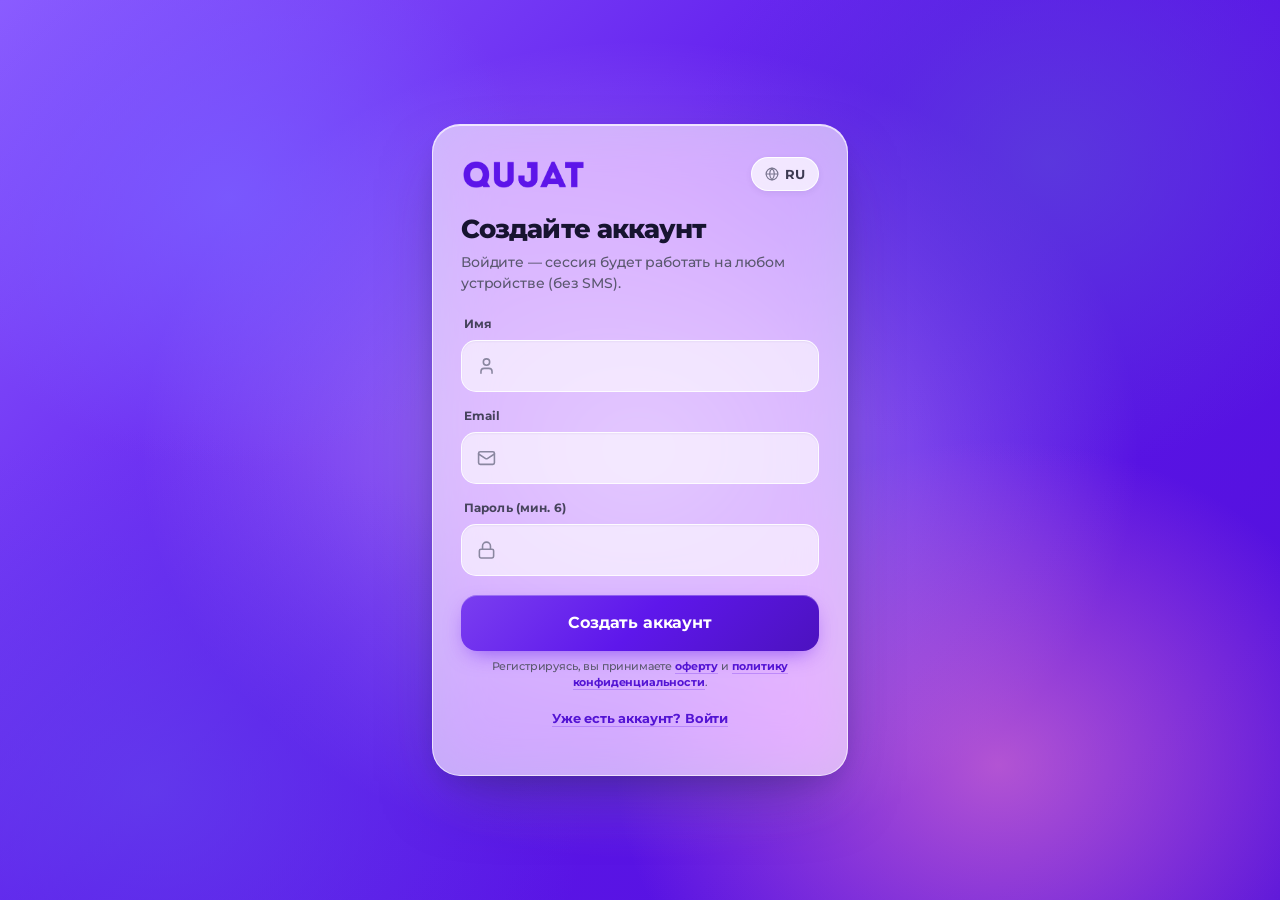
==== index.html @ b50f2a7d "Обновить фирменный цвет на #5e17eb во всём интерфейсе приложения. Co-authored-by: Cursor <cursoragen" ====
<!DOCTYPE html>
<html lang="ru">
<head>
<meta charset="UTF-8">
<meta name="viewport" content="width=device-width, initial-scale=1, viewport-fit=cover">
<title>Qujat — документы, налоги, ИИ онлайн</title>
<meta name="description" content="Бухгалтерия Казахстана онлайн: создавайте счёт, акт, накладную, считайте налоги 2026 и спрашивайте ИИ-помощника — прямо в браузере, бесплатно.">
<script src="https://telegram.org/js/telegram-web-app.js"></script>
<script src="https://accounts.google.com/gsi/client" async defer></script>
<link rel="preconnect" href="https://fonts.googleapis.com"><link rel="preconnect" href="https://fonts.gstatic.com" crossorigin><link href="https://fonts.googleapis.com/css2?family=Montserrat:wght@400;500;600;700;800&display=swap" rel="stylesheet">
<style>
:root{
  --bg:#f5f6f9;
  --bg-soft:#fbfbfc;
  --card:#ffffff;
  --surface-2:#fbfbfe;
  --text:#0d0f14;
  --text-2:#3d4453;
  --muted:#5f6573;
  --muted-2:#7a8090;
  --accent:#5e17eb;
  --accent-ink:#5314d4;
  --accent-strong:#4c12bf;
  --accent-deep:#4410aa;
  --accent-soft:#f0ebfd;
  --accent-soft2:#e3d7fc;
  --accent-tint:#f7f2ff;
  --accent2:#0fb886;
  --accent2-soft:#e6f7f1;
  --grad:linear-gradient(135deg,#7a3ef0 0%,#5e17eb 52%,#520fdb 100%);
  --grad-soft:linear-gradient(155deg,#f3edff 0%,#e8ddff 100%);
  --line:#e9eaef;
  --line-2:#e1e2e9;
  --line-soft:#f1f2f5;
  --danger:#e5484d;
  --danger-soft:#fdecee;
  --ok:#0a9d6e;
  --ok-soft:#e7f7f0;
  --ok-line:#bfe9d4;
  --radius:18px;
  --radius-lg:20px;
  --radius-sm:13px;
  --radius-xs:11px;
  --sh-xs:0 1px 2px rgba(16,18,28,.04), 0 1px 1px rgba(16,18,28,.03);
  --sh-sm:0 1px 2px rgba(16,18,28,.05), 0 4px 10px rgba(16,18,28,.05);
  --sh-md:0 2px 4px rgba(16,18,28,.05), 0 10px 26px rgba(40,32,90,.08);
  --sh-lg:0 6px 14px rgba(40,32,90,.10), 0 20px 44px rgba(40,32,90,.14);
  --sh-accent:0 4px 12px rgba(94,23,235,.28), 0 12px 30px rgba(94,23,235,.22);
  --sh-accent-soft:0 2px 8px rgba(94,23,235,.14), 0 10px 28px rgba(94,23,235,.12);
  --ring:0 0 0 4px rgba(94,23,235,.13);
  --ease:cubic-bezier(.22,.61,.36,1);
}
*{box-sizing:border-box;margin:0;padding:0;-webkit-tap-highlight-color:transparent}
*::selection{background:var(--accent-soft);color:var(--accent-strong)}
body{
  font-family:'Montserrat',-apple-system,system-ui,"Segoe UI",Roboto,sans-serif;
  background:
    radial-gradient(120% 70% at 100% -10%,rgba(122,92,255,.07),transparent 55%),
    radial-gradient(120% 60% at 50% -10%,#ffffff 0%,rgba(255,255,255,0) 55%),
    var(--bg);
  background-attachment:fixed;
  color:var(--text);
  line-height:1.5;
  letter-spacing:-.01em;
  font-weight:500;
  padding-bottom:88px;
  -webkit-font-smoothing:antialiased;
  text-rendering:optimizeLegibility;
}
.wrap{max-width:580px;margin:0 auto;padding:0 18px}

header{
  position:sticky;top:0;z-index:30;
  background:rgba(247,248,251,.74);
  backdrop-filter:saturate(180%) blur(18px);
  -webkit-backdrop-filter:saturate(180%) blur(18px);
  border-bottom:1px solid var(--line);
}
header .wrap{display:flex;align-items:center;justify-content:space-between;height:60px}
.logo{
  font-size:21px;font-weight:800;letter-spacing:-.03em;
  display:flex;gap:8px;align-items:center;
  background:var(--grad);-webkit-background-clip:text;background-clip:text;color:transparent;
}
.logo svg,.logo img{height:26px;width:auto}
.ib{
  height:40px;padding:0 15px;border-radius:13px;
  background:var(--card);border:1px solid var(--line-2);
  font-family:inherit;font-weight:700;font-size:13.5px;letter-spacing:.01em;
  color:var(--text-2);cursor:pointer;
  box-shadow:var(--sh-xs);
  transition:transform .18s var(--ease),box-shadow .18s var(--ease),border-color .18s var(--ease),color .18s var(--ease);
}
.ib:hover{border-color:#d6d7e0;color:var(--text);box-shadow:var(--sh-sm);transform:translateY(-1px)}
.ib:active{transform:translateY(0) scale(.97)}

h2{font-size:25px;font-weight:800;letter-spacing:-.035em;margin:24px 0 5px;line-height:1.15}
.sub{color:var(--muted);font-size:14.5px;font-weight:500;letter-spacing:-.005em;margin-bottom:20px;line-height:1.45}

.card{
  display:flex;align-items:center;gap:14px;
  background:var(--card);border:1px solid var(--line);
  border-radius:var(--radius);padding:15px 16px;margin-bottom:11px;
  cursor:pointer;position:relative;
  box-shadow:var(--sh-xs);
  transition:transform .2s var(--ease),box-shadow .25s var(--ease),border-color .2s var(--ease);
}
.card:hover{
  border-color:rgba(94,23,235,.28);
  transform:translateY(-3px);
  box-shadow:var(--sh-md);
}
.card:active{transform:translateY(-1px) scale(.995)}
.ic{
  width:48px;height:48px;border-radius:14px;
  display:flex;align-items:center;justify-content:center;font-size:23px;
  background:var(--grad-soft);color:var(--accent);
  box-shadow:inset 0 1px 0 rgba(255,255,255,.7),inset 0 0 0 1px rgba(94,23,235,.08),0 4px 10px rgba(94,23,235,.10);
  flex:0 0 auto;
}
.card .t{font-size:16px;font-weight:700;letter-spacing:-.02em;color:var(--text);line-height:1.25}
.card .d{font-size:12.5px;font-weight:500;color:var(--muted);letter-spacing:-.005em;margin-top:2px;line-height:1.35}
.chev{
  margin-left:auto;color:var(--muted-2);font-size:20px;font-weight:700;flex:0 0 auto;
  transition:transform .2s var(--ease),color .2s var(--ease);
}
.card:hover .chev{color:var(--accent);transform:translateX(3px)}

.cgh{
  font-size:11.5px;font-weight:800;color:var(--muted);
  letter-spacing:.14em;text-transform:uppercase;margin:26px 4px 11px;
}

.field{margin-bottom:14px}
label{
  display:block;font-size:12.5px;font-weight:700;color:var(--text-2);
  letter-spacing:-.005em;margin:0 0 6px 3px;
}
input[type=text],input[type=number],input[type=date],input[type=email],input[type=password]{
  width:100%;height:48px;
  border:1px solid var(--line-2);border-radius:13px;
  padding:0 14px;font-family:inherit;font-size:15px;font-weight:600;letter-spacing:-.01em;
  background:var(--surface-2);color:var(--text);
  transition:border-color .18s var(--ease),box-shadow .18s var(--ease),background .18s var(--ease);
}
input::placeholder{color:var(--muted-2);font-weight:500}
input[type=text]:hover,input[type=number]:hover,input[type=date]:hover,input[type=email]:hover,input[type=password]:hover{border-color:#d6d7e0}
input:focus{
  outline:none;border-color:var(--accent);background:var(--card);
  box-shadow:var(--ring);
}
input.bad,input.bad:focus{border-color:var(--danger);background:var(--danger-soft);box-shadow:0 0 0 4px rgba(229,72,77,.13)}
.ifield{position:relative}
.ifield>svg{position:absolute;left:15px;top:50%;transform:translateY(-50%);width:18px;height:18px;color:var(--muted-2);pointer-events:none;transition:color .18s var(--ease)}
.ifield input{padding-left:42px}
.ifield:focus-within>svg{color:var(--accent)}

.sec{
  background:var(--card);border:1px solid var(--line);
  border-radius:var(--radius);padding:17px 16px;margin-bottom:15px;
  box-shadow:var(--sh-sm);
}
.sec h3{
  font-size:15px;font-weight:800;letter-spacing:-.02em;
  margin-bottom:14px;display:flex;align-items:center;gap:8px;color:var(--text);
}
.row2{display:grid;grid-template-columns:1fr 1fr;gap:11px}

.itemrow{display:grid;grid-template-columns:1fr 50px 82px 32px;gap:8px;margin-bottom:9px;align-items:center}
.itemrow input{height:44px;padding:0 10px;font-size:14px;border-radius:11px}
.del{
  height:44px;border:1px solid var(--danger-soft);background:var(--danger-soft);
  color:var(--danger);border-radius:11px;font-size:17px;cursor:pointer;font-family:inherit;font-weight:700;
  display:flex;align-items:center;justify-content:center;
  transition:background .15s var(--ease),transform .12s var(--ease),box-shadow .15s var(--ease);
}
.del:hover{background:#fbdbde;box-shadow:0 2px 8px rgba(229,72,77,.18)}
.del:active{transform:scale(.92)}
.additem{
  width:100%;height:46px;
  border:1.5px dashed rgba(94,23,235,.42);background:var(--grad-soft);color:var(--accent-strong);
  border-radius:13px;font-family:inherit;font-weight:700;font-size:14px;letter-spacing:-.01em;cursor:pointer;
  transition:background .18s var(--ease),border-color .18s var(--ease),box-shadow .18s var(--ease),transform .12s var(--ease);
}
.additem:hover{border-color:var(--accent);box-shadow:0 6px 16px rgba(94,23,235,.14)}
.additem:active{transform:scale(.985)}
.ihead{
  display:grid;grid-template-columns:1fr 50px 82px 32px;gap:8px;
  font-size:10.5px;font-weight:700;text-transform:uppercase;letter-spacing:.08em;
  color:var(--muted-2);margin-bottom:7px;padding:0 4px;
}

details summary{
  cursor:pointer;font-size:13.5px;color:var(--accent);font-weight:700;letter-spacing:-.01em;
  margin-top:6px;list-style:none;display:inline-flex;align-items:center;gap:5px;
  transition:color .15s var(--ease);
}
details summary::-webkit-details-marker{display:none}
details summary::after{content:"\2304";font-size:15px;line-height:1;transition:transform .2s var(--ease)}
details[open] summary::after{transform:rotate(180deg)}
details summary:hover{color:var(--accent-strong)}

.total{
  display:flex;justify-content:space-between;align-items:center;
  font-size:18px;font-weight:800;letter-spacing:-.025em;
  padding:14px;margin-top:4px;border-radius:14px;
  background:var(--grad-soft);
  box-shadow:inset 0 0 0 1px rgba(94,23,235,.10);
}

.chk{
  display:flex;align-items:center;gap:10px;
  font-size:14.5px;font-weight:600;letter-spacing:-.01em;color:var(--text-2);
  cursor:pointer;padding:7px 3px;
}
.chk input{
  width:21px;height:21px;border-radius:7px;accent-color:var(--accent);cursor:pointer;flex:0 0 auto;
}

.btn{
  width:100%;height:54px;
  background:var(--grad);color:#fff;border:none;border-radius:15px;
  font-family:inherit;font-size:16px;font-weight:700;letter-spacing:-.01em;cursor:pointer;
  box-shadow:var(--sh-accent-soft), inset 0 1px 0 rgba(255,255,255,.22);
  transition:transform .16s var(--ease),box-shadow .22s var(--ease),filter .18s var(--ease);
}
.btn:hover{transform:translateY(-2px);box-shadow:var(--sh-accent), inset 0 1px 0 rgba(255,255,255,.25);filter:saturate(1.05)}
.btn:active{transform:translateY(0) scale(.985);box-shadow:var(--sh-accent-soft)}
.btn:disabled{opacity:.55;cursor:not-allowed;box-shadow:none;filter:grayscale(.12);transform:none}
.btn.ghost{
  background:var(--card);color:var(--accent-strong);
  border:1px solid var(--line-2);
  box-shadow:var(--sh-xs);
}
.btn.ghost:hover{border-color:rgba(94,23,235,.4);background:var(--accent-tint);box-shadow:var(--sh-sm);filter:none;transform:none}

.back{
  background:none;border:none;color:var(--muted);
  font-family:inherit;font-size:14.5px;font-weight:700;letter-spacing:-.01em;cursor:pointer;
  padding:16px 0 6px;display:inline-flex;align-items:center;gap:4px;
  transition:color .15s var(--ease),transform .15s var(--ease);
}
.back:hover{color:var(--accent-strong);transform:translateX(-2px)}

.hidden{display:none}

.note{font-size:12.5px;font-weight:500;color:var(--muted);text-align:center;margin:18px 0;line-height:1.6}
.note a{color:var(--accent-strong);font-weight:700;text-decoration:none;border-bottom:1px solid rgba(94,23,235,.25)}
.note a:hover{border-bottom-color:var(--accent)}

.ok{text-align:center;padding:42px 12px;animation:rise .5s var(--ease)}
.ok .em{
  font-size:60px;display:inline-flex;align-items:center;justify-content:center;
  width:104px;height:104px;border-radius:50%;margin-bottom:6px;
  background:var(--ok-soft);box-shadow:0 10px 28px rgba(10,157,110,.18);
  animation:pop .5s var(--ease);
}
.ok h2{margin:16px 0 6px}

.spin{
  display:inline-block;width:18px;height:18px;
  border:2.5px solid rgba(255,255,255,.35);border-top-color:#fff;border-radius:50%;
  animation:sp .7s linear infinite;vertical-align:-3px;margin-right:9px;
}
@keyframes sp{to{transform:rotate(360deg)}}
@keyframes rise{from{opacity:0;transform:translateY(10px)}to{opacity:1;transform:none}}
@keyframes pop{0%{transform:scale(.6)}60%{transform:scale(1.08)}100%{transform:scale(1)}}

.banner{
  background:linear-gradient(135deg,#eafaf2,var(--ok-soft));
  border:1px solid var(--ok-line);color:#0a7a52;
  border-radius:14px;padding:13px 15px;font-size:13px;font-weight:600;letter-spacing:-.005em;line-height:1.5;
  margin-bottom:18px;box-shadow:0 4px 14px rgba(10,157,110,.08);
}

.rline{
  display:flex;justify-content:space-between;gap:10px;align-items:center;
  padding:13px 4px;border-bottom:1px solid var(--line);
  font-size:15px;font-weight:500;letter-spacing:-.01em;color:var(--text-2);
}
.rline:last-child{border:none}
.rline b{font-weight:800;color:var(--text);letter-spacing:-.02em}

.chat{display:flex;flex-direction:column;gap:11px;padding:10px 0 14px;min-height:50vh}
.msg{
  max-width:86%;padding:12px 15px;border-radius:18px;
  font-size:14.5px;font-weight:500;letter-spacing:-.005em;line-height:1.55;white-space:pre-wrap;
  box-shadow:var(--sh-xs);animation:rise .35s var(--ease);
}
.msg.u{
  background:var(--grad);color:#fff;
  align-self:flex-end;border-bottom-right-radius:6px;
  box-shadow:var(--sh-accent-soft);
}
.msg.a{
  background:var(--card);border:1px solid var(--line);color:var(--text);
  align-self:flex-start;border-bottom-left-radius:6px;
}

.airow{
  position:fixed;bottom:80px;left:0;right:0;z-index:35;
  background:rgba(247,248,251,.84);
  backdrop-filter:saturate(180%) blur(18px);
  -webkit-backdrop-filter:saturate(180%) blur(18px);
  border-top:1px solid var(--line);padding:11px 0 12px;
}
.airow .wrap{display:flex;gap:9px;align-items:center}
.airow input{flex:1;height:48px;background:var(--card);box-shadow:var(--sh-xs)}
.aisend{
  width:50px;height:48px;border:none;flex:0 0 auto;
  background:var(--grad);color:#fff;border-radius:13px;font-size:19px;cursor:pointer;
  display:flex;align-items:center;justify-content:center;
  box-shadow:var(--sh-accent-soft);
  transition:transform .14s var(--ease),box-shadow .2s var(--ease),filter .18s var(--ease);
}
.aisend:hover{transform:translateY(-1px);box-shadow:var(--sh-accent);filter:saturate(1.05)}
.aisend:active{transform:scale(.93)}

.chips{display:flex;flex-wrap:wrap;gap:8px;margin-bottom:10px}
.chip{
  background:var(--card);border:1px solid var(--line-2);border-radius:999px;
  padding:8px 14px;font-family:inherit;font-size:12.5px;font-weight:700;letter-spacing:-.005em;
  cursor:pointer;color:var(--accent-strong);
  box-shadow:var(--sh-xs);
  transition:background .15s var(--ease),border-color .15s var(--ease),box-shadow .15s var(--ease),transform .12s var(--ease);
}
.chip:hover{background:var(--accent-tint);border-color:rgba(94,23,235,.4);box-shadow:var(--sh-sm);transform:translateY(-1px)}
.chip:active{transform:scale(.95)}

.nav{
  position:fixed;left:0;right:0;bottom:0;z-index:40;
  height:72px;
  background:rgba(255,255,255,.85);
  backdrop-filter:saturate(180%) blur(20px);
  -webkit-backdrop-filter:saturate(180%) blur(20px);
  border-top:1px solid var(--line);
  box-shadow:0 -4px 24px rgba(40,32,90,.06);
  display:flex;align-items:stretch;
  padding:8px max(8px,env(safe-area-inset-left)) calc(8px + env(safe-area-inset-bottom,0px)) max(8px,env(safe-area-inset-right));
}
.nav button{
  position:relative;flex:1;background:none;border:none;
  display:flex;flex-direction:column;align-items:center;justify-content:center;gap:3px;
  color:var(--muted);font-family:inherit;font-size:21px;cursor:pointer;
  border-radius:14px;
  transition:color .2s var(--ease),background .2s var(--ease),transform .14s var(--ease);
}
.nav button::after{
  content:"";position:absolute;top:-1px;left:50%;transform:translateX(-50%) scaleX(0);
  width:28px;height:3px;border-radius:0 0 4px 4px;background:var(--grad);
  transition:transform .26s var(--ease);
}
.nav button:active{transform:scale(.93)}
.nav button.active{color:var(--accent);background:var(--accent-tint)}
.nav button.active::after{transform:translateX(-50%) scaleX(1)}
.nav button.active .nl{color:var(--accent-strong)}
.nav .nl{font-size:10.5px;font-weight:700;letter-spacing:.01em;color:inherit}
/* ===== Десктоп: төмендегі нав → сол жақ sidebar ===== */
@media(min-width:900px){
  body{padding-bottom:0;padding-left:252px}
  .wrap{max-width:900px}
  header .wrap, .airow .wrap{max-width:900px}
  /* карталар — 2 бағанға (бос орынды толтырады, ыңғайлы) */
  #cats,#calc-list,#conv-list{display:grid;grid-template-columns:1fr 1fr;gap:13px;align-items:start}
  #cats .card,#calc-list .card,#conv-list .card{margin-bottom:0}
  #conv-list .cgh{grid-column:1/-1}
  /* форма/нәтиже — оқуға ыңғайлы ені */
  #form,#result,#calc-form,#acc-auth,#acc-reset,#tab-ai{max-width:660px}
  #cf-result{margin-top:14px}
  .nav{
    flex-direction:column;top:0;bottom:0;left:0;right:auto;
    width:252px;height:100vh;align-items:stretch;justify-content:flex-start;
    border-top:none;border-right:1px solid var(--line);
    box-shadow:1px 0 24px rgba(40,32,90,.05);gap:6px;
    padding:78px 16px 18px;background:rgba(255,255,255,.94);
  }
  .nav button{
    flex:0 0 auto;flex-direction:row;justify-content:flex-start;gap:14px;
    height:50px;width:100%;border-radius:13px;padding:0 15px;font-size:20px;
  }
  .nav button:hover{background:var(--accent-tint)}
  .nav button::after{display:none}
  .nav button.active{background:var(--accent-soft)}
  .nav .nl{font-size:14.5px}
  .airow{left:252px;bottom:0}
  #tab-ai{padding-bottom:94px}
}
/* ===== SVG иконкалар + қолжетімділік (ui-ux-pro-max) ===== */
.ic svg{width:24px;height:24px;display:block}
/* login-gate: кірмегенше тек экран входа */
body.gated .nav{display:none}
body.gated header{display:none}
body.gated{
  padding:0;
  background:
    radial-gradient(40% 50% at 18% 22%,rgba(122,92,255,.85),transparent 60%),
    radial-gradient(45% 55% at 82% 18%,rgba(90,63,219,.80),transparent 62%),
    radial-gradient(50% 60% at 78% 85%,rgba(255,138,200,.55),transparent 60%),
    radial-gradient(55% 65% at 12% 88%,rgba(98,68,236,.70),transparent 62%),
    radial-gradient(60% 70% at 50% 50%,rgba(255,255,255,.45),transparent 65%),
    linear-gradient(135deg,#8a5cff 0%,#5e17eb 45%,#520fdb 100%);
  background-attachment:fixed;
}
body.gated .wrap{max-width:452px}
body.gated #tab-account{min-height:100dvh;display:flex;flex-direction:column;justify-content:center;padding:26px 0}
body.gated #acc-h,body.gated #acc-intro{display:none}
body.gated #acc-auth>.sec{
  background:rgba(255,255,255,.62);
  -webkit-backdrop-filter:blur(28px) saturate(180%);
  backdrop-filter:blur(28px) saturate(180%);
  border:1px solid rgba(255,255,255,.65);
  border-radius:28px;
  box-shadow:0 1px 0 0 rgba(255,255,255,.7) inset,0 30px 70px -25px rgba(40,32,90,.55),0 10px 30px -15px rgba(40,32,90,.35);
  padding:30px 26px 26px;margin:0;
  animation:cardRise .8s var(--ease) both;
}
@keyframes cardRise{from{opacity:0;transform:translateY(16px)}to{opacity:1;transform:none}}
.acard-top{display:none}
body.gated .acard-top{display:block}
.acard-brand{display:flex;align-items:center;gap:11px;margin-bottom:18px}
.acard-mark{width:44px;height:44px;border-radius:13px;background:var(--grad);display:grid;place-items:center;box-shadow:0 6px 16px rgba(94,23,235,.42);flex:0 0 auto}
.acard-mark svg{width:23px;height:23px;color:#fff}
.acard-word{font-size:21px;font-weight:800;letter-spacing:-.03em;color:#1a1730}
.acard-logo{height:29px;width:auto;display:block}
.acard-lang{margin-left:auto;height:34px;padding:0 13px;border-radius:999px;background:rgba(255,255,255,.72);border:1px solid rgba(255,255,255,.95);font-family:inherit;font-weight:700;font-size:12.5px;color:#3d3a52;cursor:pointer;display:inline-flex;align-items:center;gap:6px;box-shadow:0 2px 6px rgba(40,32,90,.08);transition:background .18s var(--ease),transform .18s var(--ease)}
.acard-lang:hover{background:#fff;transform:translateY(-1px)}
.acard-lang svg{width:14px;height:14px;color:#7a7790}
.acard-h{font-size:24px;font-weight:800;letter-spacing:-.03em;color:#171430;margin-bottom:6px;line-height:1.15}
.acard-sub{font-size:13.5px;font-weight:500;color:#5b5870;line-height:1.5;margin-bottom:20px}
body.gated #acc-auth .ifield input{background:rgba(255,255,255,.55);border-color:rgba(255,255,255,.9)}
body.gated #acc-auth .ifield input:hover{border-color:#fff}
body.gated #acc-auth .ifield input:focus{background:#fff;border-color:var(--accent)}
body.gated #acc-auth label{color:#46435c}
body.gated #acc-auth .ifield>svg{color:#8a87a0}
body.gated #acc-auth .ifield:focus-within>svg{color:var(--accent)}
body.gated #acc-auth .note{color:#5b5870}
body.gated #acc-auth .note a{color:var(--accent-ink);font-weight:700}
body.gated .g-or{margin:20px 0;color:#5f5c75}
body.gated .g-or::before,body.gated .g-or::after{background:rgba(91,80,130,.25)}
.g-or{display:flex;align-items:center;gap:10px;color:var(--muted);font-size:12px;font-weight:700;text-transform:uppercase;letter-spacing:.05em;margin:16px 0}
#g-signin{display:flex;justify-content:center}
.g-or::before,.g-or::after{content:"";flex:1;height:1px;background:var(--line)}

/* ===== Login экранын жетілдіру (glass карта ішінде) ===== */
body.gated #acc-auth>.sec{padding:32px 28px 28px}
body.gated .acard-logo{height:31px}
body.gated .acard-h{font-size:26px;letter-spacing:-.035em;margin-bottom:7px}
body.gated .acard-sub{font-size:13.5px;margin-bottom:22px}
body.gated #acc-auth .field{margin-bottom:15px}
body.gated #acc-auth label{font-size:12px;font-weight:700;letter-spacing:.01em;color:#46435c;margin:0 0 7px 3px}
body.gated #acc-auth .ifield input{
  height:52px;border-radius:15px;font-size:15.5px;padding-left:46px;
  background:rgba(255,255,255,.6);
  border:1px solid rgba(255,255,255,.85);
  box-shadow:inset 0 1px 2px rgba(40,32,90,.05);
  transition:border-color .18s var(--ease),box-shadow .2s var(--ease),background .2s var(--ease),transform .18s var(--ease);
}
body.gated #acc-auth .ifield input:hover{background:rgba(255,255,255,.78);border-color:#fff}
body.gated #acc-auth .ifield input:focus{
  background:#fff;border-color:var(--accent);
  box-shadow:0 0 0 4px rgba(94,23,235,.16),0 8px 20px -10px rgba(94,23,235,.45);
  transform:translateY(-1px);
}
body.gated #acc-auth .ifield>svg{left:16px;width:19px;height:19px}
body.gated #acc-auth .btn{
  height:56px;border-radius:16px;font-size:16px;margin-top:4px;
  background:linear-gradient(135deg,#7a3ef0 0%,#5e17eb 50%,#4c12bf 100%);
  box-shadow:0 8px 22px -8px rgba(94,23,235,.65),inset 0 1px 0 rgba(255,255,255,.28);
}
body.gated #acc-auth .btn:hover{
  transform:translateY(-2px);
  box-shadow:0 14px 30px -8px rgba(94,23,235,.7),inset 0 1px 0 rgba(255,255,255,.32);
}
body.gated #acc-auth .btn:active{transform:translateY(0) scale(.985)}
body.gated #g-signin > div,body.gated #g-signin iframe{border-radius:14px!important;overflow:hidden}
.nav .ni{display:flex;align-items:center;justify-content:center;height:24px}
.nav .ni svg{width:24px;height:24px}
.nav.nav-6 button .nl{font-size:9.5px}
@media(min-width:900px){.nav.nav-6 .nl{font-size:13px}}

.adm-stats{display:grid;grid-template-columns:repeat(2,1fr);gap:10px;margin-bottom:16px}
@media(min-width:600px){.adm-stats{grid-template-columns:repeat(3,1fr)}}
.adm-stat{background:var(--card);border:1px solid var(--line);border-radius:14px;padding:14px 12px;text-align:center;box-shadow:var(--sh-xs)}
.adm-stat b{display:block;font-size:22px;font-weight:800;color:var(--text);letter-spacing:-.02em;line-height:1.1}
.adm-stat span{font-size:11.5px;color:var(--muted);font-weight:600;margin-top:4px;display:block}
.adm-stat small{display:block;font-size:10.5px;color:var(--accent2);font-weight:700;margin-top:3px}
.adm-search{width:100%;height:44px;border:1px solid var(--line-2);border-radius:12px;padding:0 14px;font-family:inherit;font-size:14px;background:var(--card);margin-bottom:12px}
.adm-search:focus{outline:none;border-color:var(--accent);box-shadow:var(--ring)}
.adm-user{background:var(--card);border:1px solid var(--line);border-radius:14px;padding:12px 14px;margin-bottom:10px;box-shadow:var(--sh-xs)}
.adm-user-top{display:flex;justify-content:space-between;align-items:flex-start;gap:8px;margin-bottom:8px}
.adm-user-email{font-weight:700;font-size:14px;word-break:break-all}
.adm-badge{font-size:10px;font-weight:800;padding:3px 8px;border-radius:999px;text-transform:uppercase;letter-spacing:.04em;white-space:nowrap}
.adm-badge.pro{background:var(--accent-soft);color:var(--accent-strong)}
.adm-badge.free{background:var(--line-soft);color:var(--muted)}
.adm-badge.admin{background:#fef3c7;color:#b45309}
.adm-user-meta{font-size:12px;color:var(--muted);line-height:1.45;margin-bottom:10px}
.adm-user-actions{display:flex;flex-wrap:wrap;gap:8px;align-items:center}
.adm-user-actions select{flex:1;min-width:90px;height:36px;border:1px solid var(--line);border-radius:10px;background:var(--card);font-family:inherit;font-size:13px;font-weight:600;padding:0 8px}
.adm-user-actions .btn-mini{height:36px;padding:0 12px;width:auto;font-size:12.5px;border-radius:10px}
.adm-section{margin-bottom:20px}
.adm-section h3{font-size:15px;font-weight:800;margin-bottom:10px;color:var(--text-2)}
.adm-form{background:var(--card);border:1px solid var(--line);border-radius:14px;padding:14px;margin-bottom:16px;box-shadow:var(--sh-xs)}
.adm-form .field{margin-bottom:10px}
.adm-form label{display:block;font-size:12px;font-weight:700;color:var(--muted);margin-bottom:4px}
.adm-form input{width:100%;height:42px;border:1px solid var(--line-2);border-radius:10px;padding:0 12px;font-family:inherit;font-size:14px;background:var(--card)}
.adm-form input:focus{outline:none;border-color:var(--accent);box-shadow:var(--ring)}
.adm-del{background:var(--danger-soft)!important;color:var(--danger)!important;border-color:#f3c0c0!important}
.adm-you{font-size:11px;color:var(--accent);font-weight:700}
:focus-visible{outline:2px solid var(--accent);outline-offset:2px;border-radius:8px}
@media(prefers-reduced-motion:reduce){*{animation-duration:.001ms!important;transition-duration:.001ms!important;scroll-behavior:auto!important}}
</style>
</head>
<body>
<noscript>
  <div style="max-width:560px;margin:40px auto;padding:24px;font-family:system-ui,sans-serif;
              background:#fff;border:1px solid #e9eaef;border-radius:16px;color:#0d0f14;line-height:1.6">
    <h1 style="font-size:20px;margin:0 0 8px">Qujat</h1>
    <p style="margin:0 0 8px">Для работы приложения нужен включённый JavaScript.</p>
    <p style="margin:0;color:#5f6573">Включите JavaScript в настройках браузера или откройте бота
      <a href="https://t.me/Qujatkz_bot" style="color:#5314d4">@Qujatkz_bot</a> в Telegram.</p>
  </div>
</noscript>
<header><div class="wrap">
  <div class="logo" role="button" tabindex="0" onclick="goHome()" style="cursor:pointer" title="На главную" aria-label="На главную"><img src="qujat-logo.png" alt="Qujat"></div>
  <button class="ib" id="langbtn" onclick="toggleLang()">🌐 RU</button>
</div></header>

<div class="wrap">
  <!-- ===== TAB: DOCUMENTS ===== -->
  <div id="tab-docs">
    <div id="home">
      <h2 id="h-title"></h2><p class="sub" id="h-sub"></p>
      <div class="banner" id="h-banner"></div>
      <div id="cats"></div>
    </div>
    <div id="form" class="hidden">
      <button class="back" onclick="goDocsHome()">‹ <span id="f-back"></span></button>
      <h2 id="f-title"></h2><p class="sub" id="f-sub"></p>
      <div class="sec">
        <h3>🏢 <span id="s-seller"></span></h3>
        <div class="field"><label id="l-sname"></label><input type="text" id="s_name" autocomplete="organization"></div>
        <div class="row2">
          <div class="field"><label id="l-sbin"></label><input type="text" id="s_bin" inputmode="numeric" maxlength="12" pattern="[0-9]{12}"></div>
          <div class="field"><label id="l-sfio"></label><input type="text" id="s_fio"></div>
        </div>
        <details><summary id="s-bank"></summary><div style="margin-top:10px">
          <div class="field"><label id="l-bank"></label><input type="text" id="s_bank_name"></div>
          <div class="row2">
            <div class="field"><label>ИИК (IBAN)</label><input type="text" id="s_iik" maxlength="20" placeholder="KZ..."></div>
            <div class="field"><label>БИК</label><input type="text" id="s_bik" maxlength="8"></div>
          </div>
          <div class="field"><label id="l-kaspi"></label><input type="text" id="s_kaspi_link" placeholder="https://pay.kaspi.kz/pay/..."></div>
        </div></details>
      </div>
      <div class="sec">
        <h3>👤 <span id="s-buyer"></span></h3>
        <div class="field"><label id="l-bname"></label><input type="text" id="b_name"></div>
        <div class="field"><label id="l-bbin"></label><input type="text" id="b_bin" inputmode="numeric" maxlength="12" pattern="[0-9]{12}"></div>
      </div>
      <div class="sec"><div class="row2">
        <div class="field"><label id="l-num"></label><input type="text" id="d_number" value="1"></div>
        <div class="field"><label id="l-date"></label><input type="date" id="d_date"></div>
      </div></div>
      <div class="sec">
        <h3>📋 <span id="s-items"></span></h3>
        <div class="ihead"><span id="ih-name"></span><span id="ih-unit"></span><span id="ih-qty"></span><span></span></div>
        <div id="items"></div>
        <button class="additem" onclick="addItem()" id="b-additem"></button>
        <label class="chk" style="margin-top:10px"><input type="checkbox" id="d_vat"><span id="l-vat"></span></label>
        <div class="total"><span id="l-total"></span><span id="total">0 ₸</span></div>
      </div>
      <button class="btn" id="genbtn" onclick="generate()"></button>
      <p class="note" id="f-note"></p>
    </div>
    <div id="result" class="hidden"><div class="ok">
      <div class="em">✅</div><h2 id="r-title"></h2><p class="sub" id="r-sub"></p>
      <a class="btn" id="r-open" target="_blank" style="display:block;text-decoration:none;line-height:50px;margin-bottom:10px"></a>
      <a class="btn ghost" id="r-download" style="display:block;text-decoration:none;line-height:48px;margin-bottom:10px"></a>
      <button class="btn ghost" id="r-share" onclick="shareDoc()" style="display:none;margin-bottom:10px"></button>
      <button class="btn ghost" onclick="goDocsHome()" id="r-new" style="margin-bottom:10px"></button>
      <button class="btn ghost" onclick="goHome()" id="r-home"></button>
    </div></div>
    <!-- динамикалық форма (барлық басқа құжаттар) -->
    <div id="xform" class="hidden">
      <button class="back" onclick="goDocsHome()">‹ <span id="xf-back"></span></button>
      <h2 id="xf-title"></h2>
      <div class="sec"><h3 id="xf-seller-h"></h3><div id="xf-seller"></div></div>
      <div class="sec"><div id="xf-fields"></div></div>
      <button class="btn" id="xf-gen" onclick="genXDoc()"></button>
      <p class="note" id="xf-note"></p>
    </div>
  </div>

  <!-- ===== TAB: CALCULATORS ===== -->
  <div id="tab-calc" class="hidden">
    <div id="calc-home">
      <h2 id="c-title"></h2><p class="sub" id="c-sub"></p>
      <div id="calc-list"></div>
    </div>
    <div id="calc-form" class="hidden">
      <button class="back" onclick="goCalcHome()">‹ <span id="c-back"></span></button>
      <h2 id="cf-title"></h2>
      <div class="sec" id="cf-fields"></div>
      <button class="btn" id="c-run" onclick="runCalc()"></button>
      <div class="sec hidden" id="cf-result" style="margin-top:14px"></div>
    </div>
  </div>

  <!-- ===== TAB: AI ===== -->
  <div id="tab-ai" class="hidden">
    <h2 id="a-title" style="margin-bottom:2px"></h2><p class="sub" id="a-sub"></p>
    <p class="note" id="a-note" style="text-align:left;margin:-6px 0 10px;color:var(--muted)"></p>
    <div class="chips" id="a-chips"></div>
    <div class="chat" id="chat"></div>
  </div>

  <!-- ===== TAB: CONVERT ===== -->
  <div id="tab-convert" class="hidden">
    <h2 id="conv-title"></h2><p class="sub" id="conv-sub"></p>
    <div id="conv-list"></div>
    <input type="file" id="conv-input" class="hidden" onchange="onConvFiles()">
    <p class="note" id="conv-status" style="font-weight:600"></p>
  </div>

  <!-- ===== TAB: ACCOUNT ===== -->
  <div id="tab-account" class="hidden">
    <h2 id="acc-h"></h2><p class="sub" id="acc-intro"></p>
    <div id="acc-reset" class="hidden">
      <div class="sec">
        <h3 id="reset-h"></h3><p class="sub" id="reset-sub"></p>
        <div class="field"><label id="la-reset"></label><input type="password" id="rs_pass"></div>
        <button class="btn" id="a-resetbtn" onclick="doReset()"></button>
      </div>
    </div>
    <div id="acc-auth" class="hidden">
      <div class="sec">
        <div class="acard-top">
          <div class="acard-brand">
            <img class="acard-logo" src="qujat-logo.png" alt="Qujat">
            <button class="acard-lang" id="acc-langbtn" onclick="toggleLang()"><svg viewBox="0 0 24 24" fill="none" stroke="currentColor" stroke-width="2" stroke-linecap="round" stroke-linejoin="round"><circle cx="12" cy="12" r="10"/><path d="M2 12h20"/><path d="M12 2a15.3 15.3 0 0 1 4 10 15.3 15.3 0 0 1-4 10 15.3 15.3 0 0 1-4-10 15.3 15.3 0 0 1 4-10z"/></svg><span id="acc-lang-t">RU</span></button>
          </div>
          <h2 class="acard-h" id="acc-card-h"></h2>
          <p class="acard-sub" id="acc-card-sub"></p>
        </div>
        <div id="acc-reg">
          <div class="field"><label id="la-name"></label><div class="ifield"><svg viewBox="0 0 24 24" fill="none" stroke="currentColor" stroke-width="2" stroke-linecap="round" stroke-linejoin="round"><path d="M19 21v-2a4 4 0 0 0-4-4H9a4 4 0 0 0-4 4v2"/><circle cx="12" cy="7" r="4"/></svg><input type="text" id="a_name"></div></div>
          <div class="field"><label id="la-email-r"></label><div class="ifield"><svg viewBox="0 0 24 24" fill="none" stroke="currentColor" stroke-width="2" stroke-linecap="round" stroke-linejoin="round"><rect x="2" y="4" width="20" height="16" rx="2"/><path d="m22 7-8.97 5.7a1.94 1.94 0 0 1-2.06 0L2 7"/></svg><input type="email" id="ar_email" inputmode="email"></div></div>
          <div class="field"><label id="la-pass-r"></label><div class="ifield"><svg viewBox="0 0 24 24" fill="none" stroke="currentColor" stroke-width="2" stroke-linecap="round" stroke-linejoin="round"><rect x="3" y="11" width="18" height="11" rx="2"/><path d="M7 11V7a5 5 0 0 1 10 0v4"/></svg><input type="password" id="ar_pass"></div></div>
          <button class="btn" id="a-regbtn" onclick="doRegister()"></button>
          <p class="note" id="a-consent" style="font-size:11px;line-height:1.45;margin-top:8px"></p>
          <p class="note"><a id="a-to-login" style="cursor:pointer" onclick="acctab('login')"></a></p>
        </div>
        <div id="acc-login" class="hidden">
          <div class="field"><label id="la-email-l"></label><div class="ifield"><svg viewBox="0 0 24 24" fill="none" stroke="currentColor" stroke-width="2" stroke-linecap="round" stroke-linejoin="round"><rect x="2" y="4" width="20" height="16" rx="2"/><path d="m22 7-8.97 5.7a1.94 1.94 0 0 1-2.06 0L2 7"/></svg><input type="email" id="al_email" inputmode="email"></div></div>
          <div class="field"><label id="la-pass-l"></label><div class="ifield"><svg viewBox="0 0 24 24" fill="none" stroke="currentColor" stroke-width="2" stroke-linecap="round" stroke-linejoin="round"><rect x="3" y="11" width="18" height="11" rx="2"/><path d="M7 11V7a5 5 0 0 1 10 0v4"/></svg><input type="password" id="al_pass"></div></div>
          <button class="btn" id="a-loginbtn" onclick="doLogin()"></button>
          <p class="note"><a id="a-to-reg" style="cursor:pointer" onclick="acctab('reg')"></a></p>
          <p class="note"><a id="a-forgot" style="cursor:pointer" onclick="doForgot()"></a></p>
        </div>
        <div id="g-btn-wrap" class="hidden">
          <div class="g-or"><span id="g-or-t"></span></div>
          <div id="g-signin" style="display:flex;justify-content:center"></div>
        </div>
      </div>
    </div>
    <div id="acc-user" class="hidden">
      <div class="sec" style="text-align:center">
        <div style="font-size:46px">🙂</div>
        <p class="sub" id="acc-welcome" style="margin:6px 0 2px"></p>
        <h3 id="acc-name" style="margin:0 0 2px"></h3>
        <p class="sub" id="acc-email" style="margin-bottom:14px"></p>
        <button class="btn ghost" onclick="doLogout()" id="a-logout"></button>
      </div>
      <div class="sec" id="acc-sub" style="text-align:center"></div>
      <div class="sec">
        <h3>📁 <span id="acc-hist-t"></span></h3>
        <div id="acc-history"></div>
      </div>
      <div class="sec" id="acc-assets">
        <h3>🖋 <span id="acc-assets-t"></span></h3>
        <p class="sub" id="acc-assets-hint" style="margin-bottom:12px"></p>
        <div id="assets-rows"></div>
        <input type="file" id="asset-input" accept="image/*" class="hidden" onchange="onAssetFile()">
      </div>
      <div class="sec" id="acc-link">
        <h3 id="acc-link-t"></h3>
        <div id="acc-link-status" class="hidden" style="color:var(--accent2);font-weight:700;padding:2px 0"></div>
        <div id="acc-link-form">
          <p class="sub" id="acc-link-hint" style="margin-bottom:8px"></p>
          <div style="display:flex;gap:8px">
            <input type="text" id="lt_code" inputmode="numeric" placeholder="000000" style="flex:1">
            <button class="btn" style="width:auto;padding:0 18px" id="a-linkbtn" onclick="doLinkTg()"></button>
          </div>
        </div>
      </div>
      <details class="sec">
        <summary id="acc-chpass-t" style="color:var(--accent);font-weight:700"></summary>
        <div style="margin-top:12px">
          <div class="field"><label id="la-old"></label><input type="password" id="cp_old"></div>
          <div class="field"><label id="la-new"></label><input type="password" id="cp_new"></div>
          <button class="btn" id="a-chpass" onclick="doChangePass()"></button>
        </div>
      </details>
      <button class="btn ghost" style="color:var(--danger);border-color:#f3c0c0" onclick="doDelete()" id="a-delete"></button>
    </div>
    <!-- Pro / жазылым экраны -->
    <div id="pro" class="hidden">
      <button class="back" onclick="goAccount()">‹ <span id="pro-back"></span></button>
      <h2 id="pro-h"></h2><p class="sub" id="pro-sub"></p>
      <div id="pro-tariffs"></div>
      <div class="sec">
        <p class="sub" id="pro-pay-hint" style="margin-bottom:10px"></p>
        <a class="btn" id="pro-kaspi" target="_blank" style="display:block;text-decoration:none;line-height:50px;margin-bottom:12px"></a>
        <button class="btn ghost" id="pro-receipt-btn" onclick="pickReceipt()"></button>
        <input type="file" id="pro-receipt" accept="application/pdf" class="hidden" onchange="onReceiptFile()">
        <p class="note" id="pro-status" style="font-weight:600;margin-top:8px"></p>
      </div>
    </div>
  </div>
</div>

<div class="airow hidden" id="airow"><div class="wrap">
  <input type="text" id="ai-input" autocomplete="off">
  <button class="aisend" onclick="sendAI()">➤</button>
</div></div>

<div class="nav" id="nav"></div>

<script>
  const API='https://qujat-production.up.railway.app';
  try{const tg=window.Telegram&&window.Telegram.WebApp;if(tg){tg.ready();tg.expand();}}catch(e){}
  const $=id=>document.getElementById(id);
  /* Нативті iOS (Capacitor) — Apple 3.1.1/3.1.3: ішкі төлем тек Apple IAP арқылы, сыртқы Kaspi-ді ЖАСЫРАМЫЗ */
  const NATIVE_IOS=!!(window.Capacitor&&typeof window.Capacitor.getPlatform==='function'&&window.Capacitor.getPlatform()==='ios');
  /* Кез келген нативті қосымша (iOS не Android) — монетизация кейінге қалды, Pro/төлемді жасырамыз */
  const NATIVE_APP=!!(window.Capacitor&&typeof window.Capacitor.isNativePlatform==='function'&&window.Capacitor.isNativePlatform());

  /* ---- Auth токен (Bearer): Safari/iPhone/Telegram-де cross-site cookie бұғатталғанда ---- */
  let authToken=localStorage.getItem('qujat_token')||'';
  function setToken(t){authToken=t||'';if(t){localStorage.setItem('qujat_token',t);}else{localStorage.removeItem('qujat_token');}}
  function afetch(url,opts){
    opts=opts||{};
    if(!('credentials' in opts))opts.credentials='include';
    const h=Object.assign({},opts.headers||{});
    if(authToken)h['Authorization']='Bearer '+authToken;
    opts.headers=h;
    return fetch(url,opts);
  }

  const STR={
    ru:{nav:["Документы","Расчёты","ИИ","Конвертер","Профиль"],
      htitle:"Создайте документ",hsub:"Бесплатно, прямо в браузере.",
      hbanner:"✓ Заполните форму — скачайте готовый PDF",
      back:"Назад",seller:"Поставщик (вы)",buyer:"Покупатель / клиент",items:"Позиции",
      sname:"Название (ИП/ТОО) *",sbin:"БИН/ИИН",sfio:"ФИО руководителя",bank:"Банковские реквизиты (необязательно)",
      bankname:"Банк",kaspi:"Ссылка Kaspi (для QR)",bname:"Название клиента",bbin:"БИН/ИИН клиента",
      num:"№ документа",date:"Дата",ihname:"Наименование",ihunit:"Кол-во",ihqty:"Цена",
      additem:"+ Добавить позицию",vat:"С НДС 16%",total:"Итого:",gen:"📄 Создать PDF",genwait:"Создаю…",
      fnote:"Данные поставщика сохранятся в браузере.",itemname:"Наименование",
      rtitle:"Документ готов!",rsub:"PDF создан.",ropen:"👁 Открыть PDF",rdownload:"📥 Скачать PDF",rnew:"➕ Создать ещё",rhome:"🏠 На главную",rshare:"📤 Поделиться",
      errseller:"Укажите название поставщика",erritems:"Добавьте позицию",errnet:"Ошибка сети. Попробуйте ещё раз.",fillreq:"Заполните обязательные поля (отмечены *)",
      ctitle:"Калькуляторы 2026",csub:"Налоги, зарплата, режимы — по ставкам РК 2026.",crun:"Рассчитать",cresult:"Результат",
      convtitle:"Конвертер файлов",convsub:"Конвертируйте файлы прямо в браузере, бесплатно.",convwait:"Конвертирую…",convdone:"Готово! Файл скачан.",converr:"Не удалось — проверьте файл.",
      atitle:"ИИ-помощник",asub:"Спросите про налоги, документы, бухгалтерию РК 2026.",
      aplaceholder:"Ваш вопрос…",agreet:"Здравствуйте! Я помощник Qujat. Спросите про налоги 2026, документы или бухгалтерию РК.",
      achips:["Какой налог у ИП?","Когда сдавать 910?","ИП или ТОО?","Ставка НДС 2026?"],
      ainote:"⚠️ ИИ может ошибаться. Точные данные — на kgd.gov.kz.",
      accintro:"Войдите — сессия будет работать на любом устройстве (без SMS).",
      consent:'Регистрируясь, вы принимаете <a href="https://qujat.digital/offer.html" target="_blank" style="color:var(--accent-ink)">оферту</a> и <a href="https://qujat.digital/privacy.html" target="_blank" style="color:var(--accent-ink)">политику конфиденциальности</a>.',
      proh:"Qujat Pro",prosub:"Безлимит документов, налоговые формы, ИИ-помощник, печать и подпись — без ограничений.",
      prolimit:"Лимит бесплатных документов в этом месяце исчерпан. Оформите Pro:",
      probuy:"💎 Оформить Pro",proextend:"Продлить Pro",prountil:"Активен до",
      profree:"Бесплатный тариф",prousedl:"Документов в этом месяце:",proleft:"осталось",
      propayhint:"Выберите тариф, оплатите через Kaspi и загрузите чек — Pro включится автоматически.",
      prokaspi:"Оплатить через Kaspi",proreceipt:"📎 Загрузить чек Kaspi",prochoose:"Сначала выберите тариф",
      proverify:"Проверяю чек…",prook:"Готово! Pro активирован 🎉",pronokaspi:"Оплата скоро будет. Напишите в @Qujatkz_bot.",
      proios:"Подписка Pro оформляется через App Store. Появится в ближайшем обновлении приложения.",
      accreg:"Регистрация",acclogin:"Вход",accname:"Имя",accemail:"Email",accpass:"Пароль (мин. 6)",
      accregbtn:"Создать аккаунт",accloginbtn:"Войти",acctoreg:"Нет аккаунта? Регистрация",
      acctologin:"Уже есть аккаунт? Войти",acclogout:"Выйти",accwelcome:"Вы вошли как",
      acchist:"История документов",accnohist:"Пока пусто — создайте документ",accrepeat:"Повторить",
      assetst:"Печать и подпись",assetshint:"Загрузите фото печати и подписи один раз — они автоматически встанут на все PDF-документы.",
      assetstamp:"Печать",assetsign:"Подпись",assetup:"Загрузить",assetre:"Заменить",assetdel:"Удалить",
      assetok:"✓ Загружено",assetno:"Не загружено",assetuperr:"Не удалось — нужно чёткое фото на светлом фоне",
      accchpass:"🔑 Сменить пароль",accold:"Текущий пароль",accnew:"Новый пароль (мин. 6)",accsave:"Сохранить",
      accpassok:"Пароль изменён ✓",accdelete:"Удалить аккаунт",accdelconfirm:"Удалить аккаунт и все данные? Это необратимо.",
      forgot:"Забыли пароль?",forgotask:"Введите email — пришлём ссылку для сброса:",forgotsent:"Если такой email есть — отправили ссылку для сброса. Проверьте почту.",
      resettitle:"Новый пароль",resetsub:"Придумайте новый пароль для входа.",resetbtn:"Сохранить пароль",resetok:"Пароль изменён! Теперь войдите.",resetbad:"Ссылка недействительна или истекла.",
      linktg:"🔗 Связать Telegram",linkhint:"В боте @Qujatkz_bot отправьте /link и введите код:",linkcode:"Код из бота",linkbtn:"Связать",linkok:"Telegram связан ✓",linkbad:"Неверный или просроченный код",linkedlbl:"✓ Telegram привязан",premon:"💎 Premium активен",
      navadmin:"Админ",admTitle:"Управление Qujat",admSub:"Смотрите кто зарегистрировался, создавайте и удаляйте аккаунты",
      admSecAdd:"➕ Создать пользователя",admSecUsers:"👥 Кто зарегистрировался",admSecStats:"📊 Статистика",
      admSecWeb:"🌐 Веб-приложение",admSecTg:"🤖 Telegram-бот",
      admCreateBtn:"Создать аккаунт",admCreated:"Пользователь создан ✓",
      admDelete:"Удалить",admDelConfirm:"Удалить {email} и все его данные?",admDeleted:"Удалён ✓",
      admSelf:"это вы",admRegistered:"Зарегистрировался",
      admWebUsers:"Пользователи",admWebPrem:"Pro",admWebDocs:"Документы",admWebLinks:"Telegram связан",
      admKaspi:"Kaspi чеки",admNewToday:"+ сегодня",
      admTgUsers:"Пользователи",admTgPrem:"Premium",admTgDocs:"Документы",admShop:"Магазин",
      admSearch:"Поиск email или имени…",admRefresh:"Обновить",admGrant:"+30 дн Pro",admGranted:"Pro выдан ✓",
      admNoUsers:"Пользователей не найдено",admDocsUsed:"Док. в месяце",admUntil:"Pro до",
      e_email:"Введите корректный email",e_pass:"Пароль минимум 6 символов",e_name:"Имя минимум 2 символа",
      e_taken:"Этот email уже занят",e_creds:"Неверный email или пароль"},
    kz:{nav:["Құжаттар","Есеп","AI","Конвертер","Профиль"],
      htitle:"Құжат жасаңыз",hsub:"Тегін, тікелей браузерде.",
      hbanner:"✓ Форманы толтырып — дайын PDF жүктеңіз",
      back:"Артқа",seller:"Жеткізуші (сіз)",buyer:"Сатып алушы / клиент",items:"Атаулар",
      sname:"Атауы (ЖК/ТОО) *",sbin:"БИН/ЖСН",sfio:"Басшы аты-жөні",bank:"Банк деректемелері (міндетті емес)",
      bankname:"Банк",kaspi:"Kaspi сілтемесі (QR)",bname:"Клиент атауы",bbin:"Клиент БИН/ЖСН",
      num:"Құжат №",date:"Күні",ihname:"Атауы",ihunit:"Саны",ihqty:"Баға",
      additem:"+ Атау қосу",vat:"ҚҚС 16%-бен",total:"Барлығы:",gen:"📄 PDF жасау",genwait:"Жасалуда…",
      fnote:"Жеткізуші деректері браузерде сақталады.",itemname:"Атауы",
      rtitle:"Құжат дайын!",rsub:"PDF жасалды.",ropen:"👁 PDF ашу",rdownload:"📥 PDF жүктеу",rnew:"➕ Тағы жасау",rhome:"🏠 Басты бет",rshare:"📤 Бөлісу",
      errseller:"Жеткізуші атауын жазыңыз",erritems:"Атау қосыңыз",errnet:"Желі қатесі. Қайталаңыз.",fillreq:"Міндетті өрістерді толтырыңыз (* белгісі)",
      ctitle:"Калькуляторлар 2026",csub:"Салық, жалақы, режимдер — 2026 ставкалары.",crun:"Есептеу",cresult:"Нәтиже",
      convtitle:"Файл конвертер",convsub:"Файлдарды браузерде тегін конвертациялаңыз.",convwait:"Конвертация…",convdone:"Дайын! Файл жүктелді.",converr:"Болмады — файлды тексеріңіз.",
      atitle:"AI-көмекші",asub:"2026 салық, құжат, бухгалтерия туралы сұраңыз.",
      aplaceholder:"Сұрағыңыз…",agreet:"Сәлеметсіз бе! Мен Qujat көмекшісімін. 2026 салық, құжат немесе бухгалтерия туралы сұраңыз.",
      achips:["ИП қандай салық төлейді?","910 қашан тапсырылады?","ИП па, ТОО ма?","2026 ҚҚС ставкасы?"],
      ainote:"⚠️ AI қателесуі мүмкін. Нақтысын kgd.gov.kz-тен тексеріңіз.",
      accintro:"Кіріңіз — сессия кез келген құрылғыда жұмыс істейді (SMS-сіз).",
      consent:'Тіркелу арқылы сіз <a href="https://qujat.digital/offer.html" target="_blank" style="color:var(--accent-ink)">офертаны</a> және <a href="https://qujat.digital/privacy.html" target="_blank" style="color:var(--accent-ink)">құпиялылық саясатын</a> қабылдайсыз.',
      proh:"Qujat Pro",prosub:"Шексіз құжат, салық формалары, AI-көмекші, печать пен қолтаңба — шектеусіз.",
      prolimit:"Осы айдағы тегін құжат лимиті бітті. Pro рәсімдеңіз:",
      probuy:"💎 Pro рәсімдеу",proextend:"Pro ұзарту",prountil:"Белсенді, дейін",
      profree:"Тегін тариф",prousedl:"Осы айдағы құжат:",proleft:"қалды",
      propayhint:"Тарифті таңдап, Kaspi арқылы төлеп, чекті жүктеңіз — Pro автоматты қосылады.",
      prokaspi:"Kaspi арқылы төлеу",proreceipt:"📎 Kaspi чегін жүктеу",prochoose:"Алдымен тариф таңдаңыз",
      proverify:"Чекті тексеру…",prook:"Дайын! Pro қосылды 🎉",pronokaspi:"Төлем жақында. @Qujatkz_bot-қа жазыңыз.",
      proios:"Pro жазылым App Store арқылы рәсімделеді. Қосымшаның жақын жаңартуында қосылады.",
      accreg:"Тіркелу",acclogin:"Кіру",accname:"Аты",accemail:"Email",accpass:"Пароль (мин. 6)",
      accregbtn:"Аккаунт жасау",accloginbtn:"Кіру",acctoreg:"Аккаунт жоқ па? Тіркелу",
      acctologin:"Аккаунт бар ма? Кіру",acclogout:"Шығу",accwelcome:"Сіз кірдіңіз:",
      acchist:"Құжат тарихы",accnohist:"Әзірге бос — құжат жасаңыз",accrepeat:"Қайталау",
      assetst:"Печать пен қолтаңба",assetshint:"Печать пен қолтаңбаның фотосын бір рет жүктеңіз — олар барлық PDF-ке автоматты қойылады.",
      assetstamp:"Печать",assetsign:"Қолтаңба",assetup:"Жүктеу",assetre:"Ауыстыру",assetdel:"Жою",
      assetok:"✓ Жүктелді",assetno:"Жүктелмеген",assetuperr:"Болмады — ашық фондағы анық фото керек",
      accchpass:"🔑 Пароль ауыстыру",accold:"Қазіргі пароль",accnew:"Жаңа пароль (мин. 6)",accsave:"Сақтау",
      accpassok:"Пароль өзгертілді ✓",accdelete:"Аккаунтты жою",accdelconfirm:"Аккаунт пен барлық деректі жою? Қайтарылмайды.",
      forgot:"Парольді ұмыттыңыз ба?",forgotask:"Email жазыңыз — қалпына келтіру сілтемесін жібереміз:",forgotsent:"Егер email болса — қалпына келтіру сілтемесін жібердік. Поштаны тексеріңіз.",
      resettitle:"Жаңа пароль",resetsub:"Кіру үшін жаңа пароль ойлап табыңыз.",resetbtn:"Парольді сақтау",resetok:"Пароль өзгертілді! Кіріңіз.",resetbad:"Сілтеме жарамсыз немесе ескірген.",
      linktg:"🔗 Telegram байланыстыру",linkhint:"@Qujatkz_bot ботында /link жіберіп, кодты енгізіңіз:",linkcode:"Боттан код",linkbtn:"Байланыстыру",linkok:"Telegram байланысты ✓",linkbad:"Қате немесе ескірген код",linkedlbl:"✓ Telegram байланысқан",premon:"💎 Premium белсенді",
      navadmin:"Админ",admTitle:"Qujat басқару",admSub:"Кім тіркелгенін көріңіз, аккаунт жасаңыз не жойыңыз",
      admSecAdd:"➕ Пайдаланушы жасау",admSecUsers:"👥 Кім тіркелген",admSecStats:"📊 Статистика",
      admSecWeb:"🌐 Веб-қосымша",admSecTg:"🤖 Telegram-бот",
      admCreateBtn:"Аккаунт жасау",admCreated:"Пайдаланушы жасалды ✓",
      admDelete:"Жою",admDelConfirm:"{email} және барлық деректі жою керек пе?",admDeleted:"Жойылды ✓",
      admSelf:"сіз",admRegistered:"Тіркелген",
      admWebUsers:"Пайдаланушылар",admWebPrem:"Pro",admWebDocs:"Құжаттар",admWebLinks:"Telegram байланыс",
      admKaspi:"Kaspi чектер",admNewToday:"+ бүгін",
      admTgUsers:"Пайдаланушылар",admTgPrem:"Premium",admTgDocs:"Құжаттар",admShop:"Дүкен",
      admSearch:"Email немесе атын іздеу…",admRefresh:"Жаңарту",admGrant:"+30 күн Pro",admGranted:"Pro берілді ✓",
      admNoUsers:"Пайдаланушы табылмады",admDocsUsed:"Айдағы құжат",admUntil:"Pro дейін",
      e_email:"Дұрыс email жазыңыз",e_pass:"Пароль кемінде 6 таңба",e_name:"Аты кемінде 2 таңба",
      e_taken:"Бұл email бос емес",e_creds:"Қате email немесе пароль"}
  };
  /* ---------- SVG иконкалар (Lucide стилі — emoji орнына, премиум) ---------- */
  const ICONS={
    'file-text':'<path d="M15 2H6a2 2 0 0 0-2 2v16a2 2 0 0 0 2 2h12a2 2 0 0 0 2-2V7z"/><path d="M14 2v5h5"/><line x1="8" y1="13" x2="16" y2="13"/><line x1="8" y1="17" x2="16" y2="17"/><line x1="8" y1="9" x2="10" y2="9"/>',
    'file-check':'<path d="M15 2H6a2 2 0 0 0-2 2v16a2 2 0 0 0 2 2h12a2 2 0 0 0 2-2V7z"/><path d="M14 2v5h5"/><path d="m9 15 2 2 4-4"/>',
    'file-out':'<path d="M15 2H6a2 2 0 0 0-2 2v16a2 2 0 0 0 2 2h12a2 2 0 0 0 2-2V7z"/><path d="M14 2v5h5"/><path d="M12 18v-6"/><path d="m9 15 3 3 3-3"/>',
    'banknote':'<rect x="2" y="6" width="20" height="12" rx="2"/><circle cx="12" cy="12" r="2.5"/><path d="M6 12h.01M18 12h.01"/>',
    'package':'<path d="M21 16V8a2 2 0 0 0-1-1.73l-7-4a2 2 0 0 0-2 0l-7 4A2 2 0 0 0 3 8v8a2 2 0 0 0 1 1.73l7 4a2 2 0 0 0 2 0l7-4A2 2 0 0 0 21 16z"/><path d="m3.3 7 8.7 5 8.7-5"/><path d="M12 22V12"/>',
    'receipt':'<path d="M4 2v20l2-1 2 1 2-1 2 1 2-1 2 1 2-1 2 1V2l-2 1-2-1-2 1-2-1-2 1-2-1z"/><path d="M8 8h8M8 12h8M8 16h5"/>',
    'calc':'<rect x="4" y="2" width="16" height="20" rx="2"/><line x1="8" y1="6" x2="16" y2="6"/><line x1="8" y1="14" x2="8.01" y2="14"/><line x1="12" y1="14" x2="12.01" y2="14"/><line x1="16" y1="14" x2="16.01" y2="14"/><line x1="8" y1="18" x2="12" y2="18"/><line x1="16" y1="18" x2="16.01" y2="18"/>',
    'message':'<path d="M21 15a2 2 0 0 1-2 2H7l-4 4V5a2 2 0 0 1 2-2h14a2 2 0 0 1 2 2z"/>',
    'refresh':'<path d="M3 12a9 9 0 0 1 9-9 9.75 9.75 0 0 1 6.74 2.74L21 8"/><path d="M21 3v5h-5"/><path d="M21 12a9 9 0 0 1-9 9 9.75 9.75 0 0 1-6.74-2.74L3 16"/><path d="M3 21v-5h5"/>',
    'user':'<path d="M19 21v-2a4 4 0 0 0-4-4H9a4 4 0 0 0-4 4v2"/><circle cx="12" cy="7" r="4"/>',
    'settings':'<path d="M12.22 2h-.44a2 2 0 0 0-2 2v.18a2 2 0 0 1-1 1.73l-.43.25a2 2 0 0 1-2 0l-.15-.08a2 2 0 0 0-2.73.73l-.22.38a2 2 0 0 0 .73 2.73l.15.1a2 2 0 0 1 1 1.72v.51a2 2 0 0 1-1 1.74l-.15.09a2 2 0 0 0-.73 2.73l.22.38a2 2 0 0 0 2.73.73l.15-.08a2 2 0 0 1 2 0l.43.25a2 2 0 0 1 1 1.73V20a2 2 0 0 0 2 2h.44a2 2 0 0 0 2-2v-.18a2 2 0 0 1 1-1.73l.43-.25a2 2 0 0 1 2 0l.15.08a2 2 0 0 0 2.73-.73l.22-.39a2 2 0 0 0-.73-2.73l-.15-.08a2 2 0 0 1-1-1.74v-.5a2 2 0 0 1 1-1.74l.15-.09a2 2 0 0 0 .73-2.73l-.22-.38a2 2 0 0 0-2.73-.73l-.15.08a2 2 0 0 1-2 0l-.43-.25a2 2 0 0 1-1-1.73V4a2 2 0 0 0-2-2z"/><circle cx="12" cy="12" r="3"/>',
    'scan':'<path d="M3 7V5a2 2 0 0 1 2-2h2"/><path d="M17 3h2a2 2 0 0 1 2 2v2"/><path d="M21 17v2a2 2 0 0 1-2 2h-2"/><path d="M7 21H5a2 2 0 0 1-2-2v-2"/><path d="M7 8h8M7 12h10M7 16h6"/>',
    'table':'<rect x="3" y="3" width="18" height="18" rx="2"/><line x1="3" y1="9" x2="21" y2="9"/><line x1="3" y1="15" x2="21" y2="15"/><line x1="9" y1="3" x2="9" y2="21"/><line x1="15" y1="3" x2="15" y2="21"/>',
    'image':'<rect x="3" y="3" width="18" height="18" rx="2"/><circle cx="9" cy="9" r="2"/><path d="m21 15-3.1-3.1a2 2 0 0 0-2.8 0L6 21"/>',
    'copy':'<rect x="8" y="8" width="14" height="14" rx="2"/><path d="M4 16a2 2 0 0 1-2-2V4a2 2 0 0 1 2-2h10a2 2 0 0 1 2 2"/>',
    'scissors':'<circle cx="6" cy="6" r="3"/><path d="M8.12 8.12 12 12"/><path d="M20 4 8.12 15.88"/><circle cx="6" cy="18" r="3"/><path d="M14.8 14.8 20 20"/>',
    'minimize':'<path d="M8 3v3a2 2 0 0 1-2 2H3"/><path d="M21 8h-3a2 2 0 0 1-2-2V3"/><path d="M3 16h3a2 2 0 0 1 2 2v3"/><path d="M16 21v-3a2 2 0 0 1 2-2h3"/>',
    'rotate':'<path d="M21 12a9 9 0 1 1-3-6.7L21 8"/><path d="M21 3v5h-5"/>',
    'lock':'<rect x="3" y="11" width="18" height="11" rx="2"/><path d="M7 11V7a5 5 0 0 1 10 0v4"/>',
    'unlock':'<rect x="3" y="11" width="18" height="11" rx="2"/><path d="M7 11V7a5 5 0 0 1 9.9-1"/>',
    'droplet':'<path d="M12 22a7 7 0 0 0 7-7c0-2-1-3.9-3-5.5s-3.5-4-4-6.5c-.5 2.5-2 4.9-4 6.5C6 11.1 5 13 5 15a7 7 0 0 0 7 7z"/>',
    'hash':'<line x1="4" y1="9" x2="20" y2="9"/><line x1="4" y1="15" x2="20" y2="15"/><line x1="10" y1="3" x2="8" y2="21"/><line x1="16" y1="3" x2="14" y2="21"/>',
    'trash':'<path d="M3 6h18"/><path d="M19 6v14a2 2 0 0 1-2 2H7a2 2 0 0 1-2-2V6"/><path d="M8 6V4a2 2 0 0 1 2-2h4a2 2 0 0 1 2 2v2"/><line x1="10" y1="11" x2="10" y2="17"/><line x1="14" y1="11" x2="14" y2="17"/>',
    'wallet':'<path d="M19 7V5a2 2 0 0 0-2-2H5a2 2 0 0 0 0 4h16a1 1 0 0 1 1 1v3"/><path d="M3 5v14a2 2 0 0 0 2 2h15a1 1 0 0 0 1-1v-4"/><path d="M18 12a2 2 0 0 0 0 4h4v-4z"/>',
    'scale':'<path d="M12 3v18"/><path d="M5 21h14"/><path d="M6 7 3 14h6z"/><path d="M18 7l-3 7h6z"/><path d="M6 7h12"/>',
    'sun':'<circle cx="12" cy="12" r="4"/><path d="M12 2v2M12 20v2M4.9 4.9l1.4 1.4M17.7 17.7l1.4 1.4M2 12h2M20 12h2M6.3 17.7l-1.4 1.4M19.1 4.9l-1.4 1.4"/>',
    'thermo':'<path d="M14 14.76V3.5a2.5 2.5 0 0 0-5 0v11.26a4.5 4.5 0 1 0 5 0z"/>',
    'alarm':'<circle cx="12" cy="13" r="8"/><path d="M12 9v4l2 2"/><path d="M5 3 2 6"/><path d="m22 6-3-3"/>'
  };
  function svg(n){return '<svg viewBox="0 0 24 24" fill="none" stroke="currentColor" stroke-width="2" stroke-linecap="round" stroke-linejoin="round">'+(ICONS[n]||ICONS['file-text'])+'</svg>';}
  const CALC_ICON={payroll:'wallet',compare:'scale','910':'file-text','300':'receipt',vacation:'sun',sick:'thermo',penalty:'alarm'};

  const CATS=[
    {key:"invoice",icon:"banknote",ru:["Счёт на оплату","Реквизиты, сумма, Kaspi QR"],kz:["Шот (төлеуге)","Деректеме, сома, QR"]},
    {key:"act",icon:"file-check",ru:["Акт выполненных работ","Услуги, работы"],kz:["Орындалған жұмыс актісі","Қызмет, жұмыс"]},
    {key:"waybill",icon:"package",ru:["Накладная","Отгрузка товара"],kz:["Жүкқұжат","Тауар жөнелту"]},
    {key:"sf",icon:"receipt",ru:["Счёт-фактура","Для плательщиков НДС"],kz:["Шот-фактура","ҚҚС төлеушілерге"]}
  ];
  let lang=localStorage.getItem('qujat_weblang'); if(lang!=='kz'&&lang!=='ru') lang=(navigator.language||'').toLowerCase().startsWith('kk')?'kz':'ru';
  let curDoc=null,lastUrl=null,lastBlob=null,lastFn='qujat.pdf',curTab='docs',calcList=[],curCalc=null,aiHist=[];
  async function shareDoc(){
    if(!lastBlob)return;
    try{
      const f=new File([lastBlob],lastFn,{type:'application/pdf'});
      if(navigator.canShare&&navigator.canShare({files:[f]}))await navigator.share({files:[f],title:'Qujat'});
      else if(navigator.share)await navigator.share({title:'Qujat',text:lastFn});
    }catch(e){}
  }
  function showShareBtn(){if($('r-share'))$('r-share').style.display=(lastBlob&&navigator.share)?'block':'none';}
  const S=()=>STR[lang];

  function toggleLang(){lang=lang==='ru'?'kz':'ru';localStorage.setItem('qujat_weblang',lang);renderAll();}

  function renderNav(){
    const s=S(),icons=["file-text","calc","message","refresh","user"],ids=["docs","calc","ai","convert","account"];
    $('nav').innerHTML='';$('nav').classList.remove('nav-6');
    s.nav.forEach((label,i)=>{
      const b=document.createElement('button'); if(ids[i]===curTab)b.className='active';
      b.innerHTML='<span class="ni">'+svg(icons[i])+'</span><span class="nl">'+label+'</span>';
      b.onclick=()=>showTab(ids[i]); $('nav').appendChild(b);
    });
  }
  function showTab(t){
    curTab=t;
    ['docs','calc','ai','convert','account'].forEach(x=>$('tab-'+x).classList.toggle('hidden',x!==t));
    $('airow').classList.toggle('hidden',t!=='ai');
    if(t==='calc'&&!calcList.length) loadCalc();
    if(t==='ai'&&!aiHist.length) aiGreet();
    if(t==='convert') renderConvert();
    if(t==='account') loadMe();
    renderNav(); window.scrollTo(0,0);
  }

  /* ---------- DOCUMENTS ---------- */
  function renderHome(){
    const s=S();
    $('h-title').textContent=s.htitle;$('h-sub').textContent=s.hsub;$('h-banner').textContent=s.hbanner;
    const box=$('cats');box.innerHTML='';
    CATS.forEach(c=>{const[t,d]=c[lang];const el=document.createElement('div');el.className='card';
      el.innerHTML='<div class="ic">'+svg(c.icon)+'</div><div><div class="t">'+t+'</div><div class="d">'+d+'</div></div><div class="chev">›</div>';
      el.onclick=()=>openForm(c.key);box.appendChild(el);});
    if(DOC_CATS)DOC_CATS.forEach(cat=>{
      const h=document.createElement('div');h.className='cgh';h.textContent=cat[lang];box.appendChild(h);
      (cat.docs||[]).forEach(doc=>{const el=document.createElement('div');el.className='card';
        el.innerHTML='<div class="ic">'+svg(CAT_ICON[cat.cat]||'file-text')+'</div><div><div class="t">'+doc[lang]+'</div></div><div class="chev">›</div>';
        el.onclick=()=>openXForm(doc.key);box.appendChild(el);});
    });
    else loadSchemas();
  }
  function docLabels(){
    const s=S();$('langbtn').textContent='🌐 '+(lang==='ru'?'RU':'KZ');
    $('f-back').textContent=s.back;$('s-seller').textContent=s.seller;$('s-buyer').textContent=s.buyer;
    $('s-items').textContent=s.items;$('s-bank').textContent=s.bank;$('l-sname').textContent=s.sname;
    $('l-sbin').textContent=s.sbin;$('l-sfio').textContent=s.sfio;$('l-bank').textContent=s.bankname;
    $('l-kaspi').textContent=s.kaspi;$('l-bname').textContent=s.bname;$('l-bbin').textContent=s.bbin;
    $('l-num').textContent=s.num;$('l-date').textContent=s.date;$('ih-name').textContent=s.ihname;
    $('ih-unit').textContent=s.ihunit;$('ih-qty').textContent=s.ihqty;$('b-additem').textContent=s.additem;
    $('l-vat').textContent=s.vat;$('l-total').textContent=s.total;$('genbtn').textContent=s.gen;
    $('f-note').textContent=s.fnote;$('r-title').textContent=s.rtitle;$('r-sub').textContent=s.rsub;
    $('r-open').textContent=s.ropen;$('r-download').textContent=s.rdownload;$('r-new').textContent=s.rnew;$('r-home').textContent=s.rhome;$('r-share').textContent=s.rshare;
  }
  function defUnit(){return curDoc==='act'?'усл.':'шт.';}
  function addItem(name='',qty='1',price=''){
    const s=S();const row=document.createElement('div');row.className='itemrow';
    row.innerHTML='<input type="text" placeholder="'+s.itemname+'" value="'+name+'">'+
      '<input type="number" inputmode="decimal" value="'+qty+'">'+
      '<input type="number" inputmode="decimal" placeholder="0" value="'+price+'"><button class="del">×</button>';
    const ins=row.querySelectorAll('input');ins[0].dataset.k='name';ins[1].dataset.k='qty';ins[2].dataset.k='price';
    ins[1].addEventListener('input',calcTotal);ins[2].addEventListener('input',calcTotal);
    row.querySelector('.del').onclick=()=>{row.remove();calcTotal();};
    $('items').appendChild(row);calcTotal();
  }
  function calcTotal(){let sum=0;document.querySelectorAll('#items .itemrow').forEach(r=>{
    const q=parseFloat((r.querySelector('[data-k=qty]').value||'0').replace(',','.'))||0;
    const p=parseFloat((r.querySelector('[data-k=price]').value||'0').replace(',','.'))||0;sum+=q*p;});
    $('total').textContent=sum.toLocaleString('ru-RU')+' ₸';}
  function fillSeller(o){o=o||{};['name','bin','fio','bank_name','iik','bik','kaspi_link'].forEach(k=>{if($('s_'+k))$('s_'+k).value=o[k]||'';});}
  function openForm(key){
    curDoc=key;const c=CATS.find(x=>x.key===key);
    $('f-title').textContent=c[lang][0];$('f-sub').textContent=c[lang][1];
    fillSeller(JSON.parse(localStorage.getItem('qujat_seller')||'{}'));
    $('b_name').value='';$('b_bin').value='';$('d_number').value='1';$('d_date').valueAsDate=new Date();
    $('items').innerHTML='';addItem();$('d_vat').checked=false;
    $('home').classList.add('hidden');$('result').classList.add('hidden');$('form').classList.remove('hidden');window.scrollTo(0,0);
    if(meUser)afetch(API+'/auth/profile',{credentials:'include'}).then(r=>r.json()).then(d=>{if(d.profile&&Object.keys(d.profile).length)fillSeller(d.profile);}).catch(()=>{});
  }
  function openFormWith(p){
    openForm(p.doc);
    fillSeller(p.seller||{});
    $('b_name').value=(p.buyer||{}).name||'';$('b_bin').value=(p.buyer||{}).bin||'';
    $('d_number').value=p.number||'1';$('d_vat').checked=!!p.vat;
    if(p.date){const a=p.date.split('.');if(a.length===3)$('d_date').value=a[2]+'-'+a[1]+'-'+a[0];}
    $('items').innerHTML='';(p.items||[]).forEach(it=>addItem(it.name,it.qty||'1',it.price));if(!(p.items||[]).length)addItem();
    calcTotal();
  }
  function goDocsHome(){$('form').classList.add('hidden');$('result').classList.add('hidden');$('xform').classList.add('hidden');$('home').classList.remove('hidden');window.scrollTo(0,0);}
  function goHome(){if(document.body.classList.contains('gated'))return;showTab('docs');goDocsHome();}
  const val=id=>($(id).value||'').trim();
  function fmtDate(){const d=$('d_date').value;if(!d)return '';const[y,m,dd]=d.split('-');return dd+'.'+m+'.'+y;}
  function markBad(id){const el=$(id);if(!el)return;el.classList.add('bad');
    el.scrollIntoView({behavior:'smooth',block:'center'});try{el.focus();}catch(e){}
    el.addEventListener('input',function h(){el.classList.remove('bad');el.removeEventListener('input',h);});}
  async function generate(){
    const s=S();
    if(!val('s_name')){markBad('s_name');return;}
    if(val('s_bin')&&!/^[0-9]{12}$/.test(val('s_bin'))){markBad('s_bin');return;}
    if(val('b_bin')&&!/^[0-9]{12}$/.test(val('b_bin'))){markBad('b_bin');return;}
    const items=[];document.querySelectorAll('#items .itemrow').forEach(r=>{
      const name=r.querySelector('[data-k=name]').value.trim();
      const qty=r.querySelector('[data-k=qty]').value||'1';const price=r.querySelector('[data-k=price]').value;
      if(name)items.push({name,unit:defUnit(),qty,price});});
    if(!items.length){const f=document.querySelector('#items .itemrow [data-k=name]');if(f){f.classList.add('bad');f.scrollIntoView({behavior:'smooth',block:'center'});try{f.focus();}catch(e){}}return;}
    const seller={name:val('s_name'),bin:val('s_bin'),fio:val('s_fio'),bank_name:val('s_bank_name'),iik:val('s_iik'),bik:val('s_bik'),kaspi_link:val('s_kaspi_link')};
    localStorage.setItem('qujat_seller',JSON.stringify(seller));
    const payload={doc:curDoc,number:val('d_number'),date:fmtDate(),vat:$('d_vat').checked,seller,buyer:{name:val('b_name'),bin:val('b_bin')},items};
    const btn=$('genbtn');btn.disabled=true;btn.innerHTML='<span class="spin"></span>'+s.genwait;
    try{
      const res=await afetch(API+'/api/generate',{method:'POST',credentials:'include',headers:{'Content-Type':'application/json'},body:JSON.stringify(payload)});
      if(res.status===402){openPro(S().prolimit);return;}
      if(!res.ok)throw new Error('http');
      const blob=await res.blob();if(lastUrl)URL.revokeObjectURL(lastUrl);lastUrl=URL.createObjectURL(blob);
      const fn=curDoc+'_'+(val('d_number')||'1')+'.pdf';lastBlob=blob;lastFn=fn;showShareBtn();$('r-open').href=lastUrl;$('r-download').href=lastUrl;$('r-download').setAttribute('download',fn);
      $('form').classList.add('hidden');$('result').classList.remove('hidden');window.scrollTo(0,0);
    }catch(e){alert(s.errnet);}finally{btn.disabled=false;btn.textContent=s.gen;}
  }

  /* ---------- БАСҚА ҚҰЖАТТАР (схема-негізді динамикалық форма) ---------- */
  let DOC_SCHEMAS=null,DOC_CATS=null,curXKey=null;
  const CAT_ICON={cash:'banknote',hr:'user',tax:'receipt',contract:'file-text',warehouse:'package'};
  async function loadSchemas(){
    if(DOC_SCHEMAS)return;
    try{const r=await afetch(API+'/api/doc-schemas');const d=await r.json();
      DOC_SCHEMAS=d.schemas||{};DOC_CATS=d.cats||[];renderHome();}
    catch(e){
      const host=document.getElementById('home');
      if(host){const lang=(typeof curLang!=='undefined'&&curLang==='kz');
        const msg=lang?'Деректерді жүктеу мүмкін болмады. Интернетті тексеріп, бетті жаңартыңыз.'
                      :'Не удалось загрузить данные. Проверьте интернет и обновите страницу.';
        let b=document.getElementById('load-error');
        if(!b){b=document.createElement('div');b.id='load-error';b.className='banner';
          b.style.cssText='background:#fdecee;border:1px solid #f3c0c4;color:#b4232a;margin-top:12px';
          host.appendChild(b);}
        b.textContent=msg;}
    }
  }
  function xField(f){
    const d=document.createElement('div');
    if(f.type==='items'){
      d.className='sec';d.style.padding='12px 12px 8px';
      d.innerHTML='<h3 style="font-size:13.5px;margin-bottom:8px">'+f[lang]+'</h3><div class="xitems" data-k="'+f.key+'"></div>'+
        '<button type="button" class="additem">+ '+(lang==='ru'?'Добавить строку':'Жол қосу')+'</button>';
      const wrap=d.querySelector('.xitems'),cols=f.cols||[];
      function addRow(){const r=document.createElement('div');r.className='xrow';
        r.style.cssText='display:flex;gap:6px;margin-bottom:6px;align-items:center;flex-wrap:wrap';
        r.innerHTML=cols.map(c=>'<input '+(c.type==='number'?'type="number" inputmode="decimal"':c.type==='date'?'type="date"':'type="text"')+' data-ck="'+c.key+'" placeholder="'+c[lang]+'" style="flex:1;min-width:84px;height:42px">').join('')+'<button type="button" class="del">×</button>';
        r.querySelector('.del').onclick=()=>r.remove();wrap.appendChild(r);}
      d.querySelector('.additem').onclick=addRow;addRow();
      return d;
    }
    if(f.type==='checkbox'){
      d.className='field';
      d.innerHTML='<label class="chk" style="display:flex;align-items:center;gap:9px;cursor:pointer"><input type="checkbox" data-k="'+f.key+'"><span>'+f[lang]+'</span></label>';
      return d;
    }
    d.className='field';
    const lab='<label>'+f[lang]+(f.required?' *':'')+'</label>';
    let inp;
    if(f.type==='textarea')inp='<textarea data-k="'+f.key+'" rows="3" style="width:100%;border:1px solid var(--line-2);border-radius:13px;padding:10px 14px;font-family:inherit;font-size:15px;font-weight:500;background:var(--surface-2);color:var(--text);resize:vertical"></textarea>';
    else inp='<input type="'+(f.type==='number'?'number':f.type==='date'?'date':'text')+'"'+(f.type==='number'?' inputmode="decimal"':'')+' data-k="'+f.key+'" value="'+(f.default||'')+'">';
    d.innerHTML=lab+inp;
    return d;
  }
  function openXForm(key){
    curXKey=key;const sc=DOC_SCHEMAS&&DOC_SCHEMAS[key];if(!sc)return;
    const s=S();
    $('xf-title').textContent=sc[lang];$('xf-back').textContent=s.back;
    $('xf-gen').textContent=s.gen;$('xf-seller-h').textContent=s.seller;
    $('xf-note').textContent=s.fnote;
    const sv=JSON.parse(localStorage.getItem('qujat_seller')||'{}');
    let sf=[['name',s.sname],['bin',s.sbin],['fio',s.sfio],
            ['accountant',lang==='ru'?'ФИО бухгалтера':'Бухгалтердің аты-жөні']];
    if(key==='payment')sf=sf.concat([['bank_name',s.bankname],['iik','ИИК (IBAN)'],['bik','БИК'],['kbe','Кбе']]);
    $('xf-seller').innerHTML=sf.map(([k,l])=>'<div class="field"><label>'+l+'</label><input type="text" data-sk="'+k+'" value="'+(sv[k]||'')+'"></div>').join('');
    const box=$('xf-fields');box.innerHTML='';
    sc.fields.forEach(f=>box.appendChild(xField(f)));
    box.querySelectorAll('input[type=date][data-k=date]').forEach(i=>{if(!i.value)i.valueAsDate=new Date();});
    $('home').classList.add('hidden');$('form').classList.add('hidden');$('result').classList.add('hidden');
    $('xform').classList.remove('hidden');window.scrollTo(0,0);
    if(meUser)afetch(API+'/auth/profile',{credentials:'include'}).then(r=>r.json()).then(d=>{
      const pr=d.profile||{};document.querySelectorAll('#xf-seller [data-sk]').forEach(i=>{if(!i.value&&pr[i.dataset.sk])i.value=pr[i.dataset.sk];});}).catch(()=>{});
  }
  async function genXDoc(){
    const s=S();
    const seller={};document.querySelectorAll('#xf-seller [data-sk]').forEach(i=>seller[i.dataset.sk]=i.value.trim());
    if(!seller.name){alert(s.errseller);return;}
    localStorage.setItem('qujat_seller',JSON.stringify(seller));
    const vals={};
    $('xf-fields').querySelectorAll('input[data-k],textarea[data-k],select[data-k]').forEach(i=>{
      vals[i.dataset.k]=(i.type==='checkbox')?i.checked:i.value;});
    $('xf-fields').querySelectorAll('.xitems').forEach(w=>{
      const rows=[];w.querySelectorAll('.xrow').forEach(r=>{const o={};
        r.querySelectorAll('[data-ck]').forEach(c=>o[c.dataset.ck]=c.value);
        if(Object.values(o).some(v=>String(v).trim()))rows.push(o);});
      vals[w.dataset.k]=rows;});
    const sc=DOC_SCHEMAS[curXKey]||{};let bad=null;
    (sc.fields||[]).forEach(f=>{
      if(f.required&&f.type!=='items'&&f.type!=='checkbox'){
        const el=$('xf-fields').querySelector('[data-k="'+f.key+'"]');
        const v=vals[f.key];
        if(v===undefined||String(v).trim()===''){if(!bad)bad=el;if(el)el.style.borderColor='var(--danger)';}
        else if(el){el.style.borderColor='';}
      }
    });
    if(bad){alert(s.fillreq);bad.scrollIntoView({behavior:'smooth',block:'center'});try{bad.focus();}catch(e){}return;}
    const btn=$('xf-gen');btn.disabled=true;btn.innerHTML='<span class="spin"></span>'+s.genwait;
    try{
      const res=await afetch(API+'/api/gen-doc',{method:'POST',credentials:'include',headers:{'Content-Type':'application/json'},body:JSON.stringify({doc:curXKey,seller,vals})});
      if(res.status===402){openPro(S().prolimit);return;}
      if(!res.ok)throw new Error('http');
      const blob=await res.blob();if(lastUrl)URL.revokeObjectURL(lastUrl);lastUrl=URL.createObjectURL(blob);
      const fn=curXKey+'_'+(vals.number||'1')+'.pdf';lastBlob=blob;lastFn=fn;showShareBtn();
      $('r-open').href=lastUrl;$('r-download').href=lastUrl;$('r-download').setAttribute('download',fn);
      $('xform').classList.add('hidden');$('result').classList.remove('hidden');window.scrollTo(0,0);
    }catch(e){alert(s.errnet);}finally{btn.disabled=false;btn.textContent=s.gen;}
  }

  /* ---------- CALCULATORS ---------- */
  async function loadCalc(){
    try{const r=await afetch(API+'/api/calc-catalog');calcList=(await r.json()).calc||[];}catch(e){calcList=[];}
    renderCalcHome();
  }
  function renderCalcHome(){
    const s=S();$('c-title').textContent=s.ctitle;$('c-sub').textContent=s.csub;$('c-back').textContent=s.back;
    const box=$('calc-list');box.innerHTML='';
    calcList.forEach(c=>{const el=document.createElement('div');el.className='card';
      el.innerHTML='<div class="ic">'+svg(CALC_ICON[c.type]||'calc')+'</div><div><div class="t">'+c[lang]+'</div></div><div class="chev">›</div>';
      el.onclick=()=>openCalc(c);box.appendChild(el);});
    $('calc-home').classList.remove('hidden');$('calc-form').classList.add('hidden');
  }
  function openCalc(c){
    curCalc=c;$('cf-title').textContent=c[lang];$('c-run').textContent=S().crun;
    const box=$('cf-fields');box.innerHTML='';
    c.fields.forEach(f=>{const d=document.createElement('div');d.className='field';
      if(f.opts){const li=lang==='ru'?1:2;
        d.innerHTML='<label>'+f[lang]+'</label><select data-k="'+f.k+'" style="width:100%;height:48px;border:1px solid var(--line-2);border-radius:13px;padding:0 14px;font-family:inherit;font-size:15px;font-weight:600;background:var(--surface-2);color:var(--text)">'+
          f.opts.map(o=>'<option value="'+o[0]+'">'+(o[li]||o[1])+'</option>').join('')+'</select>';
      }else{
        d.innerHTML='<label>'+f[lang]+'</label><input type="number" inputmode="decimal" data-k="'+f.k+'">';
      }
      box.appendChild(d);});
    $('cf-result').classList.add('hidden');
    $('calc-home').classList.add('hidden');$('calc-form').classList.remove('hidden');window.scrollTo(0,0);
  }
  function goCalcHome(){$('calc-form').classList.add('hidden');$('calc-home').classList.remove('hidden');window.scrollTo(0,0);}
  async function runCalc(){
    const params={};document.querySelectorAll('#cf-fields input,#cf-fields select').forEach(i=>{params[i.dataset.k]=i.value;});
    const btn=$('c-run');btn.disabled=true;
    try{
      const r=await afetch(API+'/api/calc',{method:'POST',headers:{'Content-Type':'application/json'},body:JSON.stringify({type:curCalc.type,lang,params})});
      const d=await r.json();const box=$('cf-result');
      box.innerHTML='<h3 style="margin-bottom:8px">'+S().cresult+'</h3>'+
        d.lines.map(l=>'<div class="rline"><span>'+l[0]+'</span><b>'+l[1]+'</b></div>').join('')+
        (d.note?'<p class="note" style="text-align:left;margin:10px 0 0">'+d.note+'</p>':'');
      box.classList.remove('hidden');
    }catch(e){alert(S().errnet);}finally{btn.disabled=false;}
  }

  /* ---------- AI ---------- */
  function bubble(role,text){const m=document.createElement('div');m.className='msg '+(role==='user'?'u':'a');m.textContent=text;$('chat').appendChild(m);
    window.scrollTo(0,document.body.scrollHeight);return m;}
  function aiGreet(){
    const s=S();$('a-title').textContent=s.atitle;$('a-sub').textContent=s.asub;$('ai-input').placeholder=s.aplaceholder;
    $('a-note').textContent=s.ainote;
    $('chat').innerHTML='';aiHist=[];bubble('assistant',s.agreet);
    const ch=$('a-chips');ch.innerHTML='';
    s.achips.forEach(q=>{const b=document.createElement('div');b.className='chip';b.textContent=q;b.onclick=()=>{$('ai-input').value=q;sendAI();};ch.appendChild(b);});
  }
  async function sendAI(){
    const inp=$('ai-input');const text=inp.value.trim();if(!text)return;inp.value='';
    bubble('user',text);aiHist.push({role:'user',content:text});
    const wait=bubble('assistant','…');
    try{
      const r=await afetch(API+'/api/ai',{method:'POST',headers:{'Content-Type':'application/json'},body:JSON.stringify({text,lang,history:aiHist.slice(-6)})});
      const d=await r.json();wait.textContent=d.reply||S().errnet;aiHist.push({role:'assistant',content:d.reply||''});
    }catch(e){wait.textContent=S().errnet;}
    window.scrollTo(0,document.body.scrollHeight);
  }
  document.addEventListener('keydown',e=>{if(e.key==='Enter'&&document.activeElement===$('ai-input'))sendAI();});

  /* ---------- ACCOUNT (email+пароль) ---------- */
  let meUser=null;
  const reEmail=/^[^@\s]+@[^@\s]+\.[^@\s]+$/;
  function accLabels(){
    const s=S();
    $('acc-h').textContent=meUser?(lang==='ru'?'Профиль':'Профиль'):(lang==='ru'?'Вход в Qujat':'Qujat-қа кіру');
    $('acc-intro').textContent=s.accintro;
    $('acc-card-sub').textContent=s.accintro;
    $('acc-lang-t').textContent=lang==='ru'?'RU':'KZ';
    if($('a-consent'))$('a-consent').innerHTML=s.consent;
    $('la-name').textContent=s.accname;$('la-email-r').textContent=s.accemail;$('la-pass-r').textContent=s.accpass;
    $('la-email-l').textContent=s.accemail;$('la-pass-l').textContent=s.accpass;
    $('a-regbtn').textContent=s.accregbtn;$('a-loginbtn').textContent=s.accloginbtn;
    $('a-to-login').textContent=s.acctologin;$('a-to-reg').textContent=s.acctoreg;
    $('a-logout').textContent=s.acclogout;$('acc-welcome').textContent=s.accwelcome;
    $('acc-hist-t').textContent=s.acchist;$('acc-chpass-t').textContent=s.accchpass;
    $('acc-assets-t').textContent=s.assetst;$('acc-assets-hint').textContent=s.assetshint;
    $('la-old').textContent=s.accold;$('la-new').textContent=s.accnew;$('a-chpass').textContent=s.accsave;
    $('a-delete').textContent=s.accdelete;$('a-forgot').textContent=s.forgot;
    $('acc-link-t').textContent=s.linktg;$('acc-link-hint').textContent=s.linkhint;$('a-linkbtn').textContent=s.linkbtn;
    $('reset-h').textContent=s.resettitle;$('reset-sub').textContent=s.resetsub;
    $('la-reset').textContent=s.accnew;$('a-resetbtn').textContent=s.resetbtn;
  }
  function acctab(w){
    $('acc-reg').classList.toggle('hidden',w!=='reg');$('acc-login').classList.toggle('hidden',w!=='login');
    const h=$('acc-card-h');
    if(h)h.textContent=(w==='login')?(lang==='ru'?'С возвращением':'Қайта келдіңіз'):(lang==='ru'?'Создайте аккаунт':'Аккаунт жасаңыз');
  }
  function renderAccount(){
    accLabels();
    if(proOpen)return;
    if(resetTok){$('acc-reset').classList.remove('hidden');$('acc-auth').classList.add('hidden');$('acc-user').classList.add('hidden');return;}
    $('acc-reset').classList.add('hidden');
    if(meUser){$('acc-user').classList.remove('hidden');$('acc-auth').classList.add('hidden');
      $('acc-name').textContent=meUser.name||'';$('acc-email').textContent=meUser.email||'';
      $('acc-link').classList.toggle('hidden',NATIVE_APP);   /* Нативті қосымшада (iOS/Android) Telegram/Kaspi сатып алуға бағыттауды жасыру */
      const linked=!!meUser.telegram_id;
      $('acc-link-form').classList.toggle('hidden',linked);
      const st=$('acc-link-status');st.classList.toggle('hidden',!linked);
      if(linked)st.textContent=S().linkedlbl+(meUser.premium?' · '+S().premon:'');
      loadHistory();loadAssets();loadSub();renderNav();}
    else{$('acc-auth').classList.remove('hidden');$('acc-user').classList.add('hidden');acctab('reg');initGoogle();}
  }
  async function loadHistory(){
    const box=$('acc-history');if(!box)return;
    try{const r=await afetch(API+'/api/history',{credentials:'include'});const docs=(await r.json()).docs||[];
      if(!docs.length){box.innerHTML='<p class="sub" style="margin:0">'+S().accnohist+'</p>';return;}
      box.innerHTML=docs.map(d=>'<div class="rline"><span>'+d.title+'<br><span style="color:var(--muted);font-size:12px">'+d.created+' · '+(d.total||0).toLocaleString('ru-RU')+' ₸</span></span>'+
        '<a style="cursor:pointer;color:var(--accent);font-weight:700;white-space:nowrap" onclick="repeatDoc('+d.id+')">'+S().accrepeat+'</a></div>').join('');
    }catch(e){box.innerHTML='';}
  }
  /* ----- Печать / қолтаңба ----- */
  let assetKind=null;
  async function loadAssets(){
    const box=$('assets-rows');if(!box)return;const s=S();
    let st={stamp:false,signature:false};
    try{st=await (await afetch(API+'/auth/assets',{credentials:'include'})).json();}catch(e){}
    const row=(kind,label,has)=>'<div class="rline"><span>'+label+'<br><span style="font-size:12px;color:'+(has?'var(--accent2)':'var(--muted)')+'">'+(has?s.assetok:s.assetno)+'</span></span>'+
      '<span style="display:flex;gap:12px;white-space:nowrap">'+
      (has?'<a style="cursor:pointer;color:var(--danger);font-weight:700" onclick="delAsset(\''+kind+'\')">'+s.assetdel+'</a>':'')+
      '<a style="cursor:pointer;color:var(--accent);font-weight:700" onclick="pickAsset(\''+kind+'\')">'+(has?s.assetre:s.assetup)+'</a></span></div>';
    box.innerHTML=row('stamp',s.assetstamp,!!st.stamp)+row('signature',s.assetsign,!!st.signature);
  }
  function pickAsset(k){assetKind=k;const i=$('asset-input');i.value='';i.click();}
  async function onAssetFile(){
    const i=$('asset-input');if(!i.files.length||!assetKind)return;const s=S();
    const fd=new FormData();fd.append('kind',assetKind);fd.append('file',i.files[0]);
    try{const r=await afetch(API+'/auth/upload-asset',{method:'POST',credentials:'include',body:fd});
      if(!r.ok){alert(s.assetuperr);return;}await loadAssets();}catch(e){alert(s.errnet);}
  }
  async function delAsset(k){
    try{await afetch(API+'/auth/asset-delete',{method:'POST',credentials:'include',headers:{'Content-Type':'application/json'},body:JSON.stringify({kind:k})});}catch(e){}
    loadAssets();
  }
  async function repeatDoc(id){
    try{const r=await afetch(API+'/api/history-item?id='+id,{credentials:'include'});const p=(await r.json()).payload;
      if(!p||!p.doc)return;showTab('docs');
      if(DOC_SCHEMAS&&DOC_SCHEMAS[p.doc])openXForm(p.doc);else openFormWith(p);}catch(e){}
  }
  async function doChangePass(){
    const s=S(),old=$('cp_old').value,nw=$('cp_new').value;
    if(nw.length<6)return alert(s.e_pass);
    const b=$('a-chpass');b.disabled=true;
    try{const r=await afetch(API+'/auth/change-password',{method:'POST',credentials:'include',headers:{'Content-Type':'application/json'},body:JSON.stringify({old_password:old,new_password:nw})});
      if(r.status===401){alert(s.e_creds);return;}if(!r.ok){alert(s.errnet);return;}
      $('cp_old').value='';$('cp_new').value='';alert(s.accpassok);
    }catch(e){alert(s.errnet);}finally{b.disabled=false;}
  }
  async function doDelete(){
    if(!confirm(S().accdelconfirm))return;
    try{await afetch(API+'/auth/delete',{method:'POST',credentials:'include'});}catch(e){}
    setToken('');meUser=null;renderAccount();applyGate();
  }
  let resetTok=new URLSearchParams(location.search).get('reset')||'';
  async function doForgot(){
    const s=S();const email=prompt(s.forgotask,$('al_email').value||'');
    if(!email||!reEmail.test(email.trim().toLowerCase()))return;
    try{await afetch(API+'/auth/forgot',{method:'POST',headers:{'Content-Type':'application/json'},body:JSON.stringify({email:email.trim().toLowerCase()})});}catch(e){}
    alert(s.forgotsent);
  }
  async function doReset(){
    const s=S();const pass=$('rs_pass').value;if(pass.length<6)return alert(s.e_pass);
    const b=$('a-resetbtn');b.disabled=true;
    try{const r=await afetch(API+'/auth/reset',{method:'POST',headers:{'Content-Type':'application/json'},body:JSON.stringify({token:resetTok,new_password:pass})});
      if(!r.ok){alert(s.resetbad);return;}
      alert(s.resetok);resetTok='';history.replaceState(null,'',location.pathname);renderAccount();acctab('login');
    }catch(e){alert(s.errnet);}finally{b.disabled=false;}
  }
  async function doLinkTg(){
    const s=S();const code=$('lt_code').value.trim();if(!code)return;
    const b=$('a-linkbtn');b.disabled=true;
    try{const r=await afetch(API+'/auth/link-telegram',{method:'POST',credentials:'include',headers:{'Content-Type':'application/json'},body:JSON.stringify({code})});
      if(!r.ok){alert(s.linkbad);return;}
      $('lt_code').value='';alert(s.linkok);await loadMe();
    }catch(e){alert(s.errnet);}finally{b.disabled=false;}
  }
  async function loadMe(){
    try{const r=await afetch(API+'/auth/me',{credentials:'include'});meUser=(await r.json()).user;}catch(e){meUser=null;}
    renderAccount();applyGate();
  }
  function applyGate(){
    if(resetTok)return;
    if(meUser){document.body.classList.remove('gated');if(curTab==='account')showTab('docs');}
    else{document.body.classList.add('gated');if(curTab!=='account')showTab('account');}
  }
  async function doRegister(){
    const s=S(),name=$('a_name').value.trim(),email=$('ar_email').value.trim().toLowerCase(),pass=$('ar_pass').value;
    if(name.length<2)return alert(s.e_name);if(!reEmail.test(email))return alert(s.e_email);if(pass.length<6)return alert(s.e_pass);
    const b=$('a-regbtn');b.disabled=true;
    try{const r=await afetch(API+'/auth/register-email',{method:'POST',credentials:'include',headers:{'Content-Type':'application/json'},body:JSON.stringify({email,password:pass,name})});
      if(r.status===409){alert(s.e_taken);return;}if(!r.ok){alert(s.errnet);return;}
      const d=await r.json().catch(()=>({}));if(d.token)setToken(d.token);await loadMe();
    }catch(e){alert(s.errnet);}finally{b.disabled=false;}
  }
  async function doLogin(){
    const s=S(),email=$('al_email').value.trim().toLowerCase(),pass=$('al_pass').value;
    if(!reEmail.test(email))return alert(s.e_email);if(!pass)return alert(s.e_pass);
    const b=$('a-loginbtn');b.disabled=true;
    try{const r=await afetch(API+'/auth/login',{method:'POST',credentials:'include',headers:{'Content-Type':'application/json'},body:JSON.stringify({email,password:pass})});
      if(r.status===401){alert(s.e_creds);return;}if(!r.ok){alert(s.errnet);return;}
      const d=await r.json().catch(()=>({}));if(d.token)setToken(d.token);await loadMe();
    }catch(e){alert(s.errnet);}finally{b.disabled=false;}
  }
  async function doLogout(){try{await afetch(API+'/auth/logout',{method:'POST',credentials:'include'});}catch(e){}setToken('');meUser=null;proOpen=false;renderAccount();applyGate();}

  /* ----- Pro / жазылым (Kaspi + тенге) ----- */
  let subInfo=null,proTariff=null,proOpen=false;
  const kzt=v=>Number(v).toLocaleString('ru-RU')+' ₸';
  async function loadSub(){
    try{subInfo=await (await afetch(API+'/api/sub-status',{credentials:'include'})).json();}catch(e){subInfo=null;}
    renderSubBox();
  }
  function renderSubBox(){
    const box=$('acc-sub');if(!box)return;const s=S();
    if(!subInfo){box.innerHTML='';return;}
    const m=NATIVE_APP?'0':'12px';
    if(subInfo.premium){
      box.innerHTML='<div style="font-size:16px;font-weight:800;color:var(--accent2)">💎 Qujat Pro</div>'+
        '<div class="sub" style="margin:4px 0 '+m+'">'+s.prountil+' <b>'+(subInfo.until||'')+'</b></div>'+
        (NATIVE_APP?'':'<button class="btn ghost" onclick="openPro()">'+s.proextend+'</button>');
    }else{
      const left=Math.max(0,(subInfo.limit||0)-(subInfo.used||0));
      box.innerHTML='<div style="font-size:15px;font-weight:700">'+s.profree+'</div>'+
        '<div class="sub" style="margin:4px 0 '+m+'">'+s.prousedl+' '+(subInfo.used||0)+'/'+(subInfo.limit||0)+' · '+s.proleft+' '+left+'</div>'+
        (NATIVE_APP?'':'<button class="btn" onclick="openPro()">'+s.probuy+'</button>');
    }
  }
  function renderTariffs(){
    const box=$('pro-tariffs');if(!box||!subInfo)return;box.innerHTML='';
    (subInfo.tariffs||[]).forEach(t=>{
      const el=document.createElement('div');el.className='card';el.style.cursor='pointer';
      el.dataset.k=t.key;
      el.innerHTML='<div class="ic">💎</div><div><div class="t">'+t.title+'</div><div class="d">'+kzt(t.kzt)+'</div></div><div class="chev">›</div>';
      el.onclick=()=>selectTariff(t.key);box.appendChild(el);
    });
    if(subInfo.tariffs&&subInfo.tariffs.length)selectTariff(proTariff||subInfo.tariffs[0].key);
  }
  function selectTariff(key){
    proTariff=key;const s=S();
    document.querySelectorAll('#pro-tariffs .card').forEach(c=>{
      const on=c.dataset.k===key;c.style.borderColor=on?'var(--accent)':'';c.style.boxShadow=on?'var(--ring)':'';});
    const t=(subInfo.tariffs||[]).find(x=>x.key===key);
    $('pro-pay-hint').textContent=s.propayhint;
    if(NATIVE_IOS){
      $('pro-kaspi').style.display='none';$('pro-receipt-btn').style.display='none';
      $('pro-pay-hint').textContent=s.proios;$('pro-status').textContent='';
      return;
    }
    if(subInfo.kaspi_url){
      $('pro-kaspi').textContent=s.prokaspi+(t?(' · '+kzt(t.kzt)):'');
      $('pro-kaspi').href=subInfo.kaspi_url;$('pro-kaspi').style.display='block';
      $('pro-receipt-btn').style.display='block';
    }else{
      $('pro-kaspi').style.display='none';$('pro-receipt-btn').style.display='none';
      $('pro-status').textContent=s.pronokaspi;
    }
  }
  function openPro(msg){
    const s=S();
    if(NATIVE_APP){alert(msg||s.prolimit);return;}
    proOpen=true;
    if(curTab!=='account'){curTab='account';['docs','calc','ai','convert','account'].forEach(x=>$('tab-'+x).classList.toggle('hidden',x!=='account'));renderNav();}
    document.body.classList.remove('gated');
    $('acc-auth').classList.add('hidden');$('acc-user').classList.add('hidden');$('acc-reset').classList.add('hidden');
    $('acc-h').classList.add('hidden');$('acc-intro').classList.add('hidden');
    $('pro-h').textContent=s.proh;$('pro-sub').textContent=msg||s.prosub;$('pro-back').textContent=s.back;
    $('pro-receipt-btn').textContent=s.proreceipt;$('pro-status').textContent='';
    renderTariffs();
    $('pro').classList.remove('hidden');window.scrollTo(0,0);
  }
  function goAccount(){proOpen=false;$('pro').classList.add('hidden');$('acc-h').classList.remove('hidden');$('acc-intro').classList.remove('hidden');$('acc-user').classList.remove('hidden');loadSub();window.scrollTo(0,0);}
  function pickReceipt(){if(!proTariff){alert(S().prochoose);return;}const i=$('pro-receipt');i.value='';i.click();}
  async function onReceiptFile(){
    const i=$('pro-receipt');if(!i.files.length||!proTariff)return;const s=S();
    const fd=new FormData();fd.append('tariff',proTariff);fd.append('file',i.files[0]);
    $('pro-status').textContent='⏳ '+s.proverify;
    try{
      const r=await afetch(API+'/api/kaspi-claim',{method:'POST',credentials:'include',body:fd});
      const d=await r.json();
      if(d.ok){$('pro-status').textContent='✅ '+s.prook;await loadMe();setTimeout(goAccount,1500);}
      else{$('pro-status').textContent='❌ '+(d.reason||s.errnet);}
    }catch(e){$('pro-status').textContent='❌ '+s.errnet;}
  }

  /* ---------- CONVERTER ---------- */
  const CONV=[
    {target:"ocr",icon:"scan",ru:["OCR — скан/фото → текст","Распознать текст (ИИ) → Word"],kz:["OCR — скан/фото → мәтін","Мәтінді тану (AI) → Word"],accept:"application/pdf,image/*",multi:false},
    {target:"pdf2word",icon:"file-text",ru:["PDF → Word","Редактируемый .docx (текст)"],kz:["PDF → Word",".docx (мәтін)"],accept:"application/pdf",multi:false},
    {target:"pdf2excel",icon:"table",ru:["PDF → Excel","Текст PDF в таблицу .xlsx"],kz:["PDF → Excel","Кесте .xlsx"],accept:"application/pdf",multi:false},
    {target:"pdf2jpg",icon:"image",ru:["PDF → JPG","Каждая страница — картинка (zip)"],kz:["PDF → JPG","Әр бет — сурет (zip)"],accept:"application/pdf",multi:false},
    {target:"word2pdf",icon:"file-out",ru:["Word → PDF",".docx → PDF"],kz:["Word → PDF",".docx → PDF"],accept:".docx",multi:false},
    {target:"excel2pdf",icon:"file-out",ru:["Excel → PDF","Таблица .xlsx → PDF"],kz:["Excel → PDF","Кесте → PDF"],accept:".xlsx,.xls",multi:false},
    {target:"merge",icon:"copy",ru:["Объединить PDF","Несколько PDF в один файл"],kz:["PDF біріктіру","Бірнеше PDF-ті бірге"],accept:"application/pdf",multi:true},
    {target:"splitpdf",icon:"scissors",ru:["Разделить PDF","Каждая страница — отдельный PDF (zip)"],kz:["PDF бөлу","Әр бет бөлек (zip)"],accept:"application/pdf",multi:false},
    {target:"compresspdf",icon:"minimize",ru:["Сжать PDF","Уменьшить размер файла"],kz:["PDF сығу","Көлемін азайту"],accept:"application/pdf",multi:false},
    {target:"rotatepdf",icon:"rotate",ru:["Повернуть PDF","На 90° по часовой"],kz:["PDF бұру","90° сағат тілімен"],accept:"application/pdf",multi:false},
    {target:"protect",icon:"lock",ru:["Поставить пароль на PDF","Защитить PDF"],kz:["PDF-ке пароль қою","Қорғау"],accept:"application/pdf",multi:false,param:"password"},
    {target:"unlock",icon:"unlock",ru:["Снять пароль с PDF","Убрать защиту"],kz:["PDF паролін алу","Қорғауды алу"],accept:"application/pdf",multi:false,param:"password"},
    {target:"watermark",icon:"droplet",ru:["Водяной знак на PDF","Текст по диагонали"],kz:["PDF-ке су белгісі","Қиғаш мәтін"],accept:"application/pdf",multi:false,param:"text"},
    {target:"addpagenum",icon:"hash",ru:["Номера страниц","Добавить нумерацию"],kz:["Бет нөмірлері","Нөмірлеу қосу"],accept:"application/pdf",multi:false},
    {target:"delpages",icon:"trash",ru:["Удалить страницы","напр. 2,4-5"],kz:["Беттерді өшіру","мыс. 2,4-5"],accept:"application/pdf",multi:false,param:"range"},
    {target:"images2pdf",icon:"image",ru:["Фото/картинки → PDF","Несколько изображений в один PDF"],kz:["Фото/сурет → PDF","Бір PDF-ке"],accept:"image/*",multi:true},
    {target:"img2jpg",icon:"image",ru:["Картинка → JPG","PNG, WEBP, BMP… → JPG"],kz:["Сурет → JPG","PNG, WEBP… → JPG"],accept:"image/*",multi:false},
    {target:"img2png",icon:"image",ru:["Картинка → PNG","JPG, WEBP… → PNG"],kz:["Сурет → PNG","JPG… → PNG"],accept:"image/*",multi:false},
    {target:"excel2csv",icon:"table",ru:["Excel → CSV","XLSX → CSV"],kz:["Excel → CSV","XLSX → CSV"],accept:".xlsx,.xls",multi:false},
    {target:"csv2excel",icon:"table",ru:["CSV → Excel","CSV → XLSX"],kz:["CSV → Excel","CSV → XLSX"],accept:".csv,text/csv",multi:false}
  ];
  const CONV_EXT={ocr:"docx",pdf2word:"docx",pdf2excel:"xlsx",pdf2jpg:"zip",word2pdf:"pdf",excel2pdf:"pdf",merge:"pdf",splitpdf:"zip",compresspdf:"pdf",rotatepdf:"pdf",protect:"pdf",unlock:"pdf",watermark:"pdf",addpagenum:"pdf",delpages:"pdf",images2pdf:"pdf",img2jpg:"jpg",img2png:"png",excel2csv:"csv",csv2excel:"xlsx"};
  let convTarget=null,convParam="";
  const CGROUPS=[
    {ru:"Конвертация",kz:"Конвертация",keys:["ocr","pdf2word","pdf2excel","pdf2jpg","word2pdf","excel2pdf"]},
    {ru:"PDF-инструменты",kz:"PDF құралдары",keys:["merge","splitpdf","compresspdf","rotatepdf","protect","unlock","watermark","addpagenum","delpages"]},
    {ru:"Изображения",kz:"Суреттер",keys:["images2pdf","img2jpg","img2png"]},
    {ru:"Таблицы",kz:"Кестелер",keys:["excel2csv","csv2excel"]}
  ];
  function convClick(c){
    convTarget=c;convParam='';
    if(c.param){
      const ru=lang==='ru';
      const msg=c.param==='password'?(ru?'Введите пароль:':'Парольді енгізіңіз:'):
                c.param==='range'?(ru?'Какие страницы удалить? напр. 2,4-5':'Қай беттерді өшіру? мыс. 2,4-5'):
                (ru?'Текст водяного знака:':'Су белгісінің мәтіні:');
      const v=prompt(msg,c.param==='text'?'КОПИЯ':'');
      if(v===null)return;convParam=v;
    }
    const inp=$('conv-input');inp.accept=c.accept;inp.multiple=!!c.multi;inp.value='';inp.click();
  }
  function renderConvert(){
    $('conv-title').textContent=S().convtitle;$('conv-sub').textContent=S().convsub;$('conv-status').textContent='';
    const box=$('conv-list');box.innerHTML='';
    CGROUPS.forEach((g,gi)=>{
      const h=document.createElement('div');h.className='cgh';if(gi===0)h.style.marginTop='4px';h.textContent=g[lang];box.appendChild(h);
      g.keys.forEach(k=>{const c=CONV.find(x=>x.target===k);if(!c)return;const[t,d]=c[lang];
        const el=document.createElement('div');el.className='card';
        el.innerHTML='<div class="ic">'+svg(c.icon)+'</div><div><div class="t">'+t+'</div><div class="d">'+d+'</div></div><div class="chev">›</div>';
        el.onclick=()=>convClick(c);box.appendChild(el);});
    });
  }
  async function onConvFiles(){
    const inp=$('conv-input');if(!inp.files.length||!convTarget)return;
    const s=S();const fd=new FormData();
    for(const f of inp.files)fd.append('file',f);
    fd.append('target',convTarget.target);
    if(convParam)fd.append('param',convParam);
    $('conv-status').textContent='⏳ '+s.convwait;
    try{
      const r=await afetch(API+'/api/convert',{method:'POST',body:fd});
      if(!r.ok){$('conv-status').textContent='❌ '+s.converr;return;}
      const blob=await r.blob();const url=URL.createObjectURL(blob);
      const a=document.createElement('a');a.href=url;a.download='qujat_converted.'+CONV_EXT[convTarget.target];
      document.body.appendChild(a);a.click();a.remove();setTimeout(()=>URL.revokeObjectURL(url),5000);
      $('conv-status').textContent='✅ '+s.convdone;
    }catch(e){$('conv-status').textContent='❌ '+s.converr;}
  }

  /* ---------- Google Sign-In (Gmail) ---------- */
  let GCID=null,gReady=false;
  async function initGoogle(){
    if(NATIVE_IOS)return;   /* Apple 4.8: Google-кірі Sign in with Apple-сіз көрсетілмейді (iOS-та email/пароль ғана) */
    if(GCID===null){try{const r=await afetch(API+'/auth/config');GCID=(await r.json()).googleClientId||'';}catch(e){GCID='';}}
    if(!GCID)return;
    $('g-or-t').textContent=lang==='ru'?'или':'немесе';
    function render(){
      if(!window.google||!google.accounts||!google.accounts.id)return false;
      if(!gReady){google.accounts.id.initialize({client_id:GCID,callback:onGoogle});gReady=true;}
      const c=$('g-signin');c.innerHTML='';
      google.accounts.id.renderButton(c,{theme:'outline',size:'large',shape:'pill',text:'continue_with',width:340,locale:lang==='kz'?'kk':'ru'});
      $('g-btn-wrap').classList.remove('hidden');return true;
    }
    if(!render()){let n=0;const t=setInterval(()=>{if(render()||++n>25)clearInterval(t);},150);}
  }
  async function onGoogle(resp){
    try{const r=await afetch(API+'/auth/google',{method:'POST',credentials:'include',headers:{'Content-Type':'application/json'},body:JSON.stringify({credential:resp.credential})});
      if(r.ok){const d=await r.json().catch(()=>({}));if(d.token)setToken(d.token);await loadMe();}else{alert(S().errnet);}
    }catch(e){alert(S().errnet);}
  }

  function renderAll(){renderHome();docLabels();renderNav();renderAccount();
    if(curTab==='calc'&&calcList.length)renderCalcHome();
    if(curTab==='convert')renderConvert();
    if(curTab==='ai')aiGreet();}
  renderAll();
  if(!resetTok)document.body.classList.add('gated');
  showTab('account');
</script>
<script>
  // Қолжетімділік: onclick-тегі div-терді клавиатурадан басуға болатын ету (Enter/Space).
  (function(){
    function enhance(root){
      (root.querySelectorAll?root.querySelectorAll('div[onclick]'):[]).forEach(function(el){
        if(el.getAttribute('role'))return;
        el.setAttribute('role','button');
        if(!el.hasAttribute('tabindex'))el.setAttribute('tabindex','0');
      });
    }
    document.addEventListener('keydown',function(e){
      if(e.key!=='Enter'&&e.key!==' ')return;
      var el=document.activeElement;
      if(el&&el.tagName==='DIV'&&el.getAttribute('role')==='button'){
        e.preventDefault();el.click();
      }
    });
    enhance(document);
    try{new MutationObserver(function(muts){
      muts.forEach(function(m){m.addedNodes&&m.addedNodes.forEach(function(n){
        if(n.nodeType===1)enhance(n);});});
    }).observe(document.body,{childList:true,subtree:true});}catch(e){}
  })();
</script>
</body>
</html>
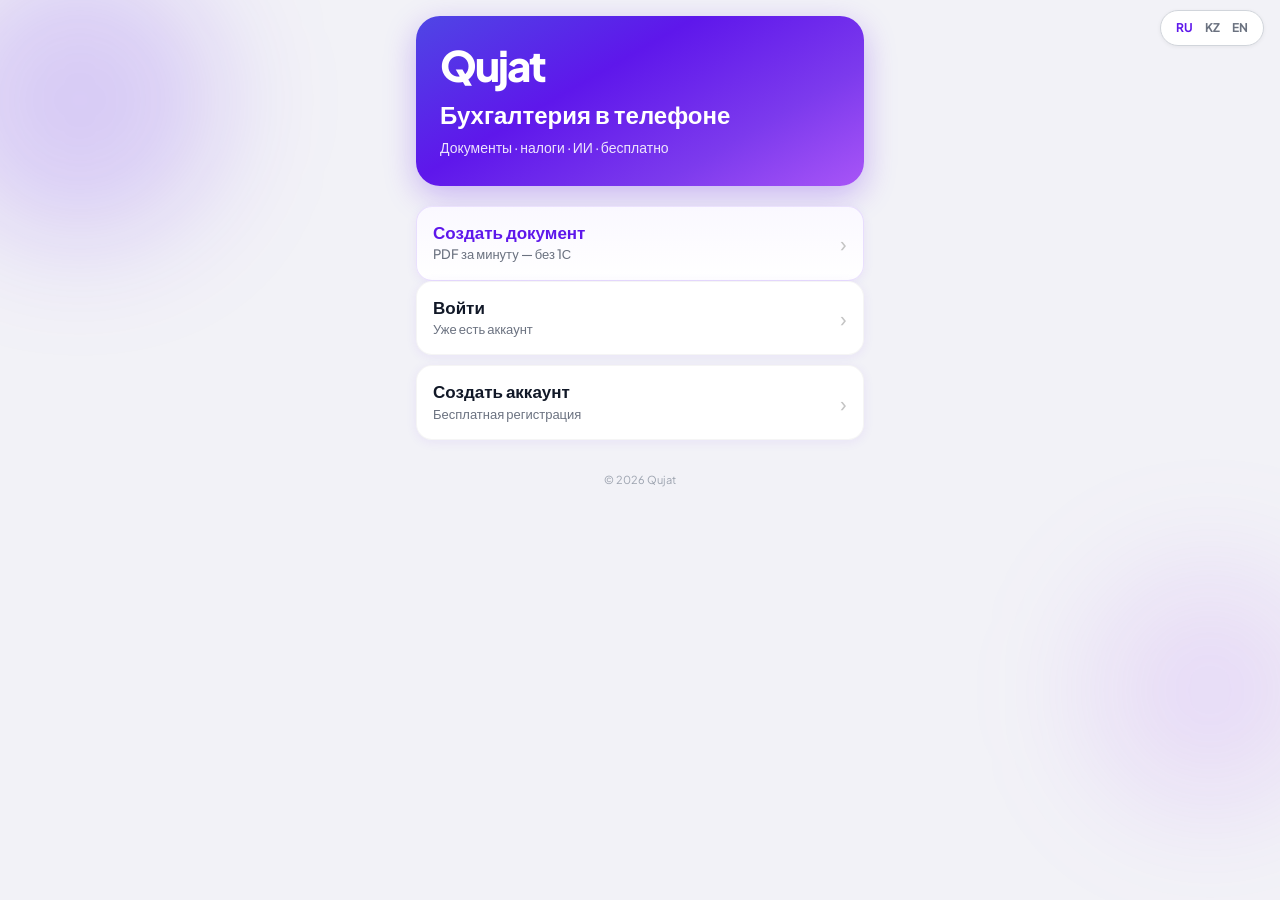
==== commit ed6aee3a: "Добавить iOS-like landing и отдельную страницу входа/регистрации в стиле ibook. Первый экран с hero " ====
--- a/index.html
+++ b/index.html
@@ -2,1536 +2,92 @@
 <html lang="ru">
 <head>
 <meta charset="UTF-8">
-<meta name="viewport" content="width=device-width, initial-scale=1, viewport-fit=cover">
-<title>Qujat — документы, налоги, ИИ онлайн</title>
-<meta name="description" content="Бухгалтерия Казахстана онлайн: создавайте счёт, акт, накладную, считайте налоги 2026 и спрашивайте ИИ-помощника — прямо в браузере, бесплатно.">
-<script src="https://telegram.org/js/telegram-web-app.js"></script>
-<script src="https://accounts.google.com/gsi/client" async defer></script>
-<link rel="preconnect" href="https://fonts.googleapis.com"><link rel="preconnect" href="https://fonts.gstatic.com" crossorigin><link href="https://fonts.googleapis.com/css2?family=Montserrat:wght@400;500;600;700;800&display=swap" rel="stylesheet">
-<style>
-:root{
-  --bg:#f5f6f9;
-  --bg-soft:#fbfbfc;
-  --card:#ffffff;
-  --surface-2:#fbfbfe;
-  --text:#0d0f14;
-  --text-2:#3d4453;
-  --muted:#5f6573;
-  --muted-2:#7a8090;
-  --accent:#5e17eb;
-  --accent-ink:#5314d4;
-  --accent-strong:#4c12bf;
-  --accent-deep:#4410aa;
-  --accent-soft:#f0ebfd;
-  --accent-soft2:#e3d7fc;
-  --accent-tint:#f7f2ff;
-  --accent2:#0fb886;
-  --accent2-soft:#e6f7f1;
-  --grad:linear-gradient(135deg,#7a3ef0 0%,#5e17eb 52%,#520fdb 100%);
-  --grad-soft:linear-gradient(155deg,#f3edff 0%,#e8ddff 100%);
-  --line:#e9eaef;
-  --line-2:#e1e2e9;
-  --line-soft:#f1f2f5;
-  --danger:#e5484d;
-  --danger-soft:#fdecee;
-  --ok:#0a9d6e;
-  --ok-soft:#e7f7f0;
-  --ok-line:#bfe9d4;
-  --radius:18px;
-  --radius-lg:20px;
-  --radius-sm:13px;
-  --radius-xs:11px;
-  --sh-xs:0 1px 2px rgba(16,18,28,.04), 0 1px 1px rgba(16,18,28,.03);
-  --sh-sm:0 1px 2px rgba(16,18,28,.05), 0 4px 10px rgba(16,18,28,.05);
-  --sh-md:0 2px 4px rgba(16,18,28,.05), 0 10px 26px rgba(40,32,90,.08);
-  --sh-lg:0 6px 14px rgba(40,32,90,.10), 0 20px 44px rgba(40,32,90,.14);
-  --sh-accent:0 4px 12px rgba(94,23,235,.28), 0 12px 30px rgba(94,23,235,.22);
-  --sh-accent-soft:0 2px 8px rgba(94,23,235,.14), 0 10px 28px rgba(94,23,235,.12);
-  --ring:0 0 0 4px rgba(94,23,235,.13);
-  --ease:cubic-bezier(.22,.61,.36,1);
-}
-*{box-sizing:border-box;margin:0;padding:0;-webkit-tap-highlight-color:transparent}
-*::selection{background:var(--accent-soft);color:var(--accent-strong)}
-body{
-  font-family:'Montserrat',-apple-system,system-ui,"Segoe UI",Roboto,sans-serif;
-  background:
-    radial-gradient(120% 70% at 100% -10%,rgba(122,92,255,.07),transparent 55%),
-    radial-gradient(120% 60% at 50% -10%,#ffffff 0%,rgba(255,255,255,0) 55%),
-    var(--bg);
-  background-attachment:fixed;
-  color:var(--text);
-  line-height:1.5;
-  letter-spacing:-.01em;
-  font-weight:500;
-  padding-bottom:88px;
-  -webkit-font-smoothing:antialiased;
-  text-rendering:optimizeLegibility;
-}
-.wrap{max-width:580px;margin:0 auto;padding:0 18px}
-
-header{
-  position:sticky;top:0;z-index:30;
-  background:rgba(247,248,251,.74);
-  backdrop-filter:saturate(180%) blur(18px);
-  -webkit-backdrop-filter:saturate(180%) blur(18px);
-  border-bottom:1px solid var(--line);
-}
-header .wrap{display:flex;align-items:center;justify-content:space-between;height:60px}
-.logo{
-  font-size:21px;font-weight:800;letter-spacing:-.03em;
-  display:flex;gap:8px;align-items:center;
-  background:var(--grad);-webkit-background-clip:text;background-clip:text;color:transparent;
-}
-.logo svg,.logo img{height:26px;width:auto}
-.ib{
-  height:40px;padding:0 15px;border-radius:13px;
-  background:var(--card);border:1px solid var(--line-2);
-  font-family:inherit;font-weight:700;font-size:13.5px;letter-spacing:.01em;
-  color:var(--text-2);cursor:pointer;
-  box-shadow:var(--sh-xs);
-  transition:transform .18s var(--ease),box-shadow .18s var(--ease),border-color .18s var(--ease),color .18s var(--ease);
-}
-.ib:hover{border-color:#d6d7e0;color:var(--text);box-shadow:var(--sh-sm);transform:translateY(-1px)}
-.ib:active{transform:translateY(0) scale(.97)}
-
-h2{font-size:25px;font-weight:800;letter-spacing:-.035em;margin:24px 0 5px;line-height:1.15}
-.sub{color:var(--muted);font-size:14.5px;font-weight:500;letter-spacing:-.005em;margin-bottom:20px;line-height:1.45}
-
-.card{
-  display:flex;align-items:center;gap:14px;
-  background:var(--card);border:1px solid var(--line);
-  border-radius:var(--radius);padding:15px 16px;margin-bottom:11px;
-  cursor:pointer;position:relative;
-  box-shadow:var(--sh-xs);
-  transition:transform .2s var(--ease),box-shadow .25s var(--ease),border-color .2s var(--ease);
-}
-.card:hover{
-  border-color:rgba(94,23,235,.28);
-  transform:translateY(-3px);
-  box-shadow:var(--sh-md);
-}
-.card:active{transform:translateY(-1px) scale(.995)}
-.ic{
-  width:48px;height:48px;border-radius:14px;
-  display:flex;align-items:center;justify-content:center;font-size:23px;
-  background:var(--grad-soft);color:var(--accent);
-  box-shadow:inset 0 1px 0 rgba(255,255,255,.7),inset 0 0 0 1px rgba(94,23,235,.08),0 4px 10px rgba(94,23,235,.10);
-  flex:0 0 auto;
-}
-.card .t{font-size:16px;font-weight:700;letter-spacing:-.02em;color:var(--text);line-height:1.25}
-.card .d{font-size:12.5px;font-weight:500;color:var(--muted);letter-spacing:-.005em;margin-top:2px;line-height:1.35}
-.chev{
-  margin-left:auto;color:var(--muted-2);font-size:20px;font-weight:700;flex:0 0 auto;
-  transition:transform .2s var(--ease),color .2s var(--ease);
-}
-.card:hover .chev{color:var(--accent);transform:translateX(3px)}
-
-.cgh{
-  font-size:11.5px;font-weight:800;color:var(--muted);
-  letter-spacing:.14em;text-transform:uppercase;margin:26px 4px 11px;
-}
-
-.field{margin-bottom:14px}
-label{
-  display:block;font-size:12.5px;font-weight:700;color:var(--text-2);
-  letter-spacing:-.005em;margin:0 0 6px 3px;
-}
-input[type=text],input[type=number],input[type=date],input[type=email],input[type=password]{
-  width:100%;height:48px;
-  border:1px solid var(--line-2);border-radius:13px;
-  padding:0 14px;font-family:inherit;font-size:15px;font-weight:600;letter-spacing:-.01em;
-  background:var(--surface-2);color:var(--text);
-  transition:border-color .18s var(--ease),box-shadow .18s var(--ease),background .18s var(--ease);
-}
-input::placeholder{color:var(--muted-2);font-weight:500}
-input[type=text]:hover,input[type=number]:hover,input[type=date]:hover,input[type=email]:hover,input[type=password]:hover{border-color:#d6d7e0}
-input:focus{
-  outline:none;border-color:var(--accent);background:var(--card);
-  box-shadow:var(--ring);
-}
-input.bad,input.bad:focus{border-color:var(--danger);background:var(--danger-soft);box-shadow:0 0 0 4px rgba(229,72,77,.13)}
-.ifield{position:relative}
-.ifield>svg{position:absolute;left:15px;top:50%;transform:translateY(-50%);width:18px;height:18px;color:var(--muted-2);pointer-events:none;transition:color .18s var(--ease)}
-.ifield input{padding-left:42px}
-.ifield:focus-within>svg{color:var(--accent)}
-
-.sec{
-  background:var(--card);border:1px solid var(--line);
-  border-radius:var(--radius);padding:17px 16px;margin-bottom:15px;
-  box-shadow:var(--sh-sm);
-}
-.sec h3{
-  font-size:15px;font-weight:800;letter-spacing:-.02em;
-  margin-bottom:14px;display:flex;align-items:center;gap:8px;color:var(--text);
-}
-.row2{display:grid;grid-template-columns:1fr 1fr;gap:11px}
-
-.itemrow{display:grid;grid-template-columns:1fr 50px 82px 32px;gap:8px;margin-bottom:9px;align-items:center}
-.itemrow input{height:44px;padding:0 10px;font-size:14px;border-radius:11px}
-.del{
-  height:44px;border:1px solid var(--danger-soft);background:var(--danger-soft);
-  color:var(--danger);border-radius:11px;font-size:17px;cursor:pointer;font-family:inherit;font-weight:700;
-  display:flex;align-items:center;justify-content:center;
-  transition:background .15s var(--ease),transform .12s var(--ease),box-shadow .15s var(--ease);
-}
-.del:hover{background:#fbdbde;box-shadow:0 2px 8px rgba(229,72,77,.18)}
-.del:active{transform:scale(.92)}
-.additem{
-  width:100%;height:46px;
-  border:1.5px dashed rgba(94,23,235,.42);background:var(--grad-soft);color:var(--accent-strong);
-  border-radius:13px;font-family:inherit;font-weight:700;font-size:14px;letter-spacing:-.01em;cursor:pointer;
-  transition:background .18s var(--ease),border-color .18s var(--ease),box-shadow .18s var(--ease),transform .12s var(--ease);
-}
-.additem:hover{border-color:var(--accent);box-shadow:0 6px 16px rgba(94,23,235,.14)}
-.additem:active{transform:scale(.985)}
-.ihead{
-  display:grid;grid-template-columns:1fr 50px 82px 32px;gap:8px;
-  font-size:10.5px;font-weight:700;text-transform:uppercase;letter-spacing:.08em;
-  color:var(--muted-2);margin-bottom:7px;padding:0 4px;
-}
-
-details summary{
-  cursor:pointer;font-size:13.5px;color:var(--accent);font-weight:700;letter-spacing:-.01em;
-  margin-top:6px;list-style:none;display:inline-flex;align-items:center;gap:5px;
-  transition:color .15s var(--ease);
-}
-details summary::-webkit-details-marker{display:none}
-details summary::after{content:"\2304";font-size:15px;line-height:1;transition:transform .2s var(--ease)}
-details[open] summary::after{transform:rotate(180deg)}
-details summary:hover{color:var(--accent-strong)}
-
-.total{
-  display:flex;justify-content:space-between;align-items:center;
-  font-size:18px;font-weight:800;letter-spacing:-.025em;
-  padding:14px;margin-top:4px;border-radius:14px;
-  background:var(--grad-soft);
-  box-shadow:inset 0 0 0 1px rgba(94,23,235,.10);
-}
-
-.chk{
-  display:flex;align-items:center;gap:10px;
-  font-size:14.5px;font-weight:600;letter-spacing:-.01em;color:var(--text-2);
-  cursor:pointer;padding:7px 3px;
-}
-.chk input{
-  width:21px;height:21px;border-radius:7px;accent-color:var(--accent);cursor:pointer;flex:0 0 auto;
-}
-
-.btn{
-  width:100%;height:54px;
-  background:var(--grad);color:#fff;border:none;border-radius:15px;
-  font-family:inherit;font-size:16px;font-weight:700;letter-spacing:-.01em;cursor:pointer;
-  box-shadow:var(--sh-accent-soft), inset 0 1px 0 rgba(255,255,255,.22);
-  transition:transform .16s var(--ease),box-shadow .22s var(--ease),filter .18s var(--ease);
-}
-.btn:hover{transform:translateY(-2px);box-shadow:var(--sh-accent), inset 0 1px 0 rgba(255,255,255,.25);filter:saturate(1.05)}
-.btn:active{transform:translateY(0) scale(.985);box-shadow:var(--sh-accent-soft)}
-.btn:disabled{opacity:.55;cursor:not-allowed;box-shadow:none;filter:grayscale(.12);transform:none}
-.btn.ghost{
-  background:var(--card);color:var(--accent-strong);
-  border:1px solid var(--line-2);
-  box-shadow:var(--sh-xs);
-}
-.btn.ghost:hover{border-color:rgba(94,23,235,.4);background:var(--accent-tint);box-shadow:var(--sh-sm);filter:none;transform:none}
-
-.back{
-  background:none;border:none;color:var(--muted);
-  font-family:inherit;font-size:14.5px;font-weight:700;letter-spacing:-.01em;cursor:pointer;
-  padding:16px 0 6px;display:inline-flex;align-items:center;gap:4px;
-  transition:color .15s var(--ease),transform .15s var(--ease);
-}
-.back:hover{color:var(--accent-strong);transform:translateX(-2px)}
-
-.hidden{display:none}
-
-.note{font-size:12.5px;font-weight:500;color:var(--muted);text-align:center;margin:18px 0;line-height:1.6}
-.note a{color:var(--accent-strong);font-weight:700;text-decoration:none;border-bottom:1px solid rgba(94,23,235,.25)}
-.note a:hover{border-bottom-color:var(--accent)}
-
-.ok{text-align:center;padding:42px 12px;animation:rise .5s var(--ease)}
-.ok .em{
-  font-size:60px;display:inline-flex;align-items:center;justify-content:center;
-  width:104px;height:104px;border-radius:50%;margin-bottom:6px;
-  background:var(--ok-soft);box-shadow:0 10px 28px rgba(10,157,110,.18);
-  animation:pop .5s var(--ease);
-}
-.ok h2{margin:16px 0 6px}
-
-.spin{
-  display:inline-block;width:18px;height:18px;
-  border:2.5px solid rgba(255,255,255,.35);border-top-color:#fff;border-radius:50%;
-  animation:sp .7s linear infinite;vertical-align:-3px;margin-right:9px;
-}
-@keyframes sp{to{transform:rotate(360deg)}}
-@keyframes rise{from{opacity:0;transform:translateY(10px)}to{opacity:1;transform:none}}
-@keyframes pop{0%{transform:scale(.6)}60%{transform:scale(1.08)}100%{transform:scale(1)}}
-
-.banner{
-  background:linear-gradient(135deg,#eafaf2,var(--ok-soft));
-  border:1px solid var(--ok-line);color:#0a7a52;
-  border-radius:14px;padding:13px 15px;font-size:13px;font-weight:600;letter-spacing:-.005em;line-height:1.5;
-  margin-bottom:18px;box-shadow:0 4px 14px rgba(10,157,110,.08);
-}
-
-.rline{
-  display:flex;justify-content:space-between;gap:10px;align-items:center;
-  padding:13px 4px;border-bottom:1px solid var(--line);
-  font-size:15px;font-weight:500;letter-spacing:-.01em;color:var(--text-2);
-}
-.rline:last-child{border:none}
-.rline b{font-weight:800;color:var(--text);letter-spacing:-.02em}
-
-.chat{display:flex;flex-direction:column;gap:11px;padding:10px 0 14px;min-height:50vh}
-.msg{
-  max-width:86%;padding:12px 15px;border-radius:18px;
-  font-size:14.5px;font-weight:500;letter-spacing:-.005em;line-height:1.55;white-space:pre-wrap;
-  box-shadow:var(--sh-xs);animation:rise .35s var(--ease);
-}
-.msg.u{
-  background:var(--grad);color:#fff;
-  align-self:flex-end;border-bottom-right-radius:6px;
-  box-shadow:var(--sh-accent-soft);
-}
-.msg.a{
-  background:var(--card);border:1px solid var(--line);color:var(--text);
-  align-self:flex-start;border-bottom-left-radius:6px;
-}
-
-.airow{
-  position:fixed;bottom:80px;left:0;right:0;z-index:35;
-  background:rgba(247,248,251,.84);
-  backdrop-filter:saturate(180%) blur(18px);
-  -webkit-backdrop-filter:saturate(180%) blur(18px);
-  border-top:1px solid var(--line);padding:11px 0 12px;
-}
-.airow .wrap{display:flex;gap:9px;align-items:center}
-.airow input{flex:1;height:48px;background:var(--card);box-shadow:var(--sh-xs)}
-.aisend{
-  width:50px;height:48px;border:none;flex:0 0 auto;
-  background:var(--grad);color:#fff;border-radius:13px;font-size:19px;cursor:pointer;
-  display:flex;align-items:center;justify-content:center;
-  box-shadow:var(--sh-accent-soft);
-  transition:transform .14s var(--ease),box-shadow .2s var(--ease),filter .18s var(--ease);
-}
-.aisend:hover{transform:translateY(-1px);box-shadow:var(--sh-accent);filter:saturate(1.05)}
-.aisend:active{transform:scale(.93)}
-
-.chips{display:flex;flex-wrap:wrap;gap:8px;margin-bottom:10px}
-.chip{
-  background:var(--card);border:1px solid var(--line-2);border-radius:999px;
-  padding:8px 14px;font-family:inherit;font-size:12.5px;font-weight:700;letter-spacing:-.005em;
-  cursor:pointer;color:var(--accent-strong);
-  box-shadow:var(--sh-xs);
-  transition:background .15s var(--ease),border-color .15s var(--ease),box-shadow .15s var(--ease),transform .12s var(--ease);
-}
-.chip:hover{background:var(--accent-tint);border-color:rgba(94,23,235,.4);box-shadow:var(--sh-sm);transform:translateY(-1px)}
-.chip:active{transform:scale(.95)}
-
-.nav{
-  position:fixed;left:0;right:0;bottom:0;z-index:40;
-  height:72px;
-  background:rgba(255,255,255,.85);
-  backdrop-filter:saturate(180%) blur(20px);
-  -webkit-backdrop-filter:saturate(180%) blur(20px);
-  border-top:1px solid var(--line);
-  box-shadow:0 -4px 24px rgba(40,32,90,.06);
-  display:flex;align-items:stretch;
-  padding:8px max(8px,env(safe-area-inset-left)) calc(8px + env(safe-area-inset-bottom,0px)) max(8px,env(safe-area-inset-right));
-}
-.nav button{
-  position:relative;flex:1;background:none;border:none;
-  display:flex;flex-direction:column;align-items:center;justify-content:center;gap:3px;
-  color:var(--muted);font-family:inherit;font-size:21px;cursor:pointer;
-  border-radius:14px;
-  transition:color .2s var(--ease),background .2s var(--ease),transform .14s var(--ease);
-}
-.nav button::after{
-  content:"";position:absolute;top:-1px;left:50%;transform:translateX(-50%) scaleX(0);
-  width:28px;height:3px;border-radius:0 0 4px 4px;background:var(--grad);
-  transition:transform .26s var(--ease);
-}
-.nav button:active{transform:scale(.93)}
-.nav button.active{color:var(--accent);background:var(--accent-tint)}
-.nav button.active::after{transform:translateX(-50%) scaleX(1)}
-.nav button.active .nl{color:var(--accent-strong)}
-.nav .nl{font-size:10.5px;font-weight:700;letter-spacing:.01em;color:inherit}
-/* ===== Десктоп: төмендегі нав → сол жақ sidebar ===== */
-@media(min-width:900px){
-  body{padding-bottom:0;padding-left:252px}
-  .wrap{max-width:900px}
-  header .wrap, .airow .wrap{max-width:900px}
-  /* карталар — 2 бағанға (бос орынды толтырады, ыңғайлы) */
-  #cats,#calc-list,#conv-list{display:grid;grid-template-columns:1fr 1fr;gap:13px;align-items:start}
-  #cats .card,#calc-list .card,#conv-list .card{margin-bottom:0}
-  #conv-list .cgh{grid-column:1/-1}
-  /* форма/нәтиже — оқуға ыңғайлы ені */
-  #form,#result,#calc-form,#acc-auth,#acc-reset,#tab-ai{max-width:660px}
-  #cf-result{margin-top:14px}
-  .nav{
-    flex-direction:column;top:0;bottom:0;left:0;right:auto;
-    width:252px;height:100vh;align-items:stretch;justify-content:flex-start;
-    border-top:none;border-right:1px solid var(--line);
-    box-shadow:1px 0 24px rgba(40,32,90,.05);gap:6px;
-    padding:78px 16px 18px;background:rgba(255,255,255,.94);
-  }
-  .nav button{
-    flex:0 0 auto;flex-direction:row;justify-content:flex-start;gap:14px;
-    height:50px;width:100%;border-radius:13px;padding:0 15px;font-size:20px;
-  }
-  .nav button:hover{background:var(--accent-tint)}
-  .nav button::after{display:none}
-  .nav button.active{background:var(--accent-soft)}
-  .nav .nl{font-size:14.5px}
-  .airow{left:252px;bottom:0}
-  #tab-ai{padding-bottom:94px}
-}
-/* ===== SVG иконкалар + қолжетімділік (ui-ux-pro-max) ===== */
-.ic svg{width:24px;height:24px;display:block}
-/* login-gate: кірмегенше тек экран входа */
-body.gated .nav{display:none}
-body.gated header{display:none}
-body.gated{
-  padding:0;
-  background:
-    radial-gradient(40% 50% at 18% 22%,rgba(122,92,255,.85),transparent 60%),
-    radial-gradient(45% 55% at 82% 18%,rgba(90,63,219,.80),transparent 62%),
-    radial-gradient(50% 60% at 78% 85%,rgba(255,138,200,.55),transparent 60%),
-    radial-gradient(55% 65% at 12% 88%,rgba(98,68,236,.70),transparent 62%),
-    radial-gradient(60% 70% at 50% 50%,rgba(255,255,255,.45),transparent 65%),
-    linear-gradient(135deg,#8a5cff 0%,#5e17eb 45%,#520fdb 100%);
-  background-attachment:fixed;
-}
-body.gated .wrap{max-width:452px}
-body.gated #tab-account{min-height:100dvh;display:flex;flex-direction:column;justify-content:center;padding:26px 0}
-body.gated #acc-h,body.gated #acc-intro{display:none}
-body.gated #acc-auth>.sec{
-  background:rgba(255,255,255,.62);
-  -webkit-backdrop-filter:blur(28px) saturate(180%);
-  backdrop-filter:blur(28px) saturate(180%);
-  border:1px solid rgba(255,255,255,.65);
-  border-radius:28px;
-  box-shadow:0 1px 0 0 rgba(255,255,255,.7) inset,0 30px 70px -25px rgba(40,32,90,.55),0 10px 30px -15px rgba(40,32,90,.35);
-  padding:30px 26px 26px;margin:0;
-  animation:cardRise .8s var(--ease) both;
-}
-@keyframes cardRise{from{opacity:0;transform:translateY(16px)}to{opacity:1;transform:none}}
-.acard-top{display:none}
-body.gated .acard-top{display:block}
-.acard-brand{display:flex;align-items:center;gap:11px;margin-bottom:18px}
-.acard-mark{width:44px;height:44px;border-radius:13px;background:var(--grad);display:grid;place-items:center;box-shadow:0 6px 16px rgba(94,23,235,.42);flex:0 0 auto}
-.acard-mark svg{width:23px;height:23px;color:#fff}
-.acard-word{font-size:21px;font-weight:800;letter-spacing:-.03em;color:#1a1730}
-.acard-logo{height:29px;width:auto;display:block}
-.acard-lang{margin-left:auto;height:34px;padding:0 13px;border-radius:999px;background:rgba(255,255,255,.72);border:1px solid rgba(255,255,255,.95);font-family:inherit;font-weight:700;font-size:12.5px;color:#3d3a52;cursor:pointer;display:inline-flex;align-items:center;gap:6px;box-shadow:0 2px 6px rgba(40,32,90,.08);transition:background .18s var(--ease),transform .18s var(--ease)}
-.acard-lang:hover{background:#fff;transform:translateY(-1px)}
-.acard-lang svg{width:14px;height:14px;color:#7a7790}
-.acard-h{font-size:24px;font-weight:800;letter-spacing:-.03em;color:#171430;margin-bottom:6px;line-height:1.15}
-.acard-sub{font-size:13.5px;font-weight:500;color:#5b5870;line-height:1.5;margin-bottom:20px}
-body.gated #acc-auth .ifield input{background:rgba(255,255,255,.55);border-color:rgba(255,255,255,.9)}
-body.gated #acc-auth .ifield input:hover{border-color:#fff}
-body.gated #acc-auth .ifield input:focus{background:#fff;border-color:var(--accent)}
-body.gated #acc-auth label{color:#46435c}
-body.gated #acc-auth .ifield>svg{color:#8a87a0}
-body.gated #acc-auth .ifield:focus-within>svg{color:var(--accent)}
-body.gated #acc-auth .note{color:#5b5870}
-body.gated #acc-auth .note a{color:var(--accent-ink);font-weight:700}
-body.gated .g-or{margin:20px 0;color:#5f5c75}
-body.gated .g-or::before,body.gated .g-or::after{background:rgba(91,80,130,.25)}
-.g-or{display:flex;align-items:center;gap:10px;color:var(--muted);font-size:12px;font-weight:700;text-transform:uppercase;letter-spacing:.05em;margin:16px 0}
-#g-signin{display:flex;justify-content:center}
-.g-or::before,.g-or::after{content:"";flex:1;height:1px;background:var(--line)}
-
-/* ===== Login экранын жетілдіру (glass карта ішінде) ===== */
-body.gated #acc-auth>.sec{padding:32px 28px 28px}
-body.gated .acard-logo{height:31px}
-body.gated .acard-h{font-size:26px;letter-spacing:-.035em;margin-bottom:7px}
-body.gated .acard-sub{font-size:13.5px;margin-bottom:22px}
-body.gated #acc-auth .field{margin-bottom:15px}
-body.gated #acc-auth label{font-size:12px;font-weight:700;letter-spacing:.01em;color:#46435c;margin:0 0 7px 3px}
-body.gated #acc-auth .ifield input{
-  height:52px;border-radius:15px;font-size:15.5px;padding-left:46px;
-  background:rgba(255,255,255,.6);
-  border:1px solid rgba(255,255,255,.85);
-  box-shadow:inset 0 1px 2px rgba(40,32,90,.05);
-  transition:border-color .18s var(--ease),box-shadow .2s var(--ease),background .2s var(--ease),transform .18s var(--ease);
-}
-body.gated #acc-auth .ifield input:hover{background:rgba(255,255,255,.78);border-color:#fff}
-body.gated #acc-auth .ifield input:focus{
-  background:#fff;border-color:var(--accent);
-  box-shadow:0 0 0 4px rgba(94,23,235,.16),0 8px 20px -10px rgba(94,23,235,.45);
-  transform:translateY(-1px);
-}
-body.gated #acc-auth .ifield>svg{left:16px;width:19px;height:19px}
-body.gated #acc-auth .btn{
-  height:56px;border-radius:16px;font-size:16px;margin-top:4px;
-  background:linear-gradient(135deg,#7a3ef0 0%,#5e17eb 50%,#4c12bf 100%);
-  box-shadow:0 8px 22px -8px rgba(94,23,235,.65),inset 0 1px 0 rgba(255,255,255,.28);
-}
-body.gated #acc-auth .btn:hover{
-  transform:translateY(-2px);
-  box-shadow:0 14px 30px -8px rgba(94,23,235,.7),inset 0 1px 0 rgba(255,255,255,.32);
-}
-body.gated #acc-auth .btn:active{transform:translateY(0) scale(.985)}
-body.gated #g-signin > div,body.gated #g-signin iframe{border-radius:14px!important;overflow:hidden}
-.nav .ni{display:flex;align-items:center;justify-content:center;height:24px}
-.nav .ni svg{width:24px;height:24px}
-.nav.nav-6 button .nl{font-size:9.5px}
-@media(min-width:900px){.nav.nav-6 .nl{font-size:13px}}
-
-.adm-stats{display:grid;grid-template-columns:repeat(2,1fr);gap:10px;margin-bottom:16px}
-@media(min-width:600px){.adm-stats{grid-template-columns:repeat(3,1fr)}}
-.adm-stat{background:var(--card);border:1px solid var(--line);border-radius:14px;padding:14px 12px;text-align:center;box-shadow:var(--sh-xs)}
-.adm-stat b{display:block;font-size:22px;font-weight:800;color:var(--text);letter-spacing:-.02em;line-height:1.1}
-.adm-stat span{font-size:11.5px;color:var(--muted);font-weight:600;margin-top:4px;display:block}
-.adm-stat small{display:block;font-size:10.5px;color:var(--accent2);font-weight:700;margin-top:3px}
-.adm-search{width:100%;height:44px;border:1px solid var(--line-2);border-radius:12px;padding:0 14px;font-family:inherit;font-size:14px;background:var(--card);margin-bottom:12px}
-.adm-search:focus{outline:none;border-color:var(--accent);box-shadow:var(--ring)}
-.adm-user{background:var(--card);border:1px solid var(--line);border-radius:14px;padding:12px 14px;margin-bottom:10px;box-shadow:var(--sh-xs)}
-.adm-user-top{display:flex;justify-content:space-between;align-items:flex-start;gap:8px;margin-bottom:8px}
-.adm-user-email{font-weight:700;font-size:14px;word-break:break-all}
-.adm-badge{font-size:10px;font-weight:800;padding:3px 8px;border-radius:999px;text-transform:uppercase;letter-spacing:.04em;white-space:nowrap}
-.adm-badge.pro{background:var(--accent-soft);color:var(--accent-strong)}
-.adm-badge.free{background:var(--line-soft);color:var(--muted)}
-.adm-badge.admin{background:#fef3c7;color:#b45309}
-.adm-user-meta{font-size:12px;color:var(--muted);line-height:1.45;margin-bottom:10px}
-.adm-user-actions{display:flex;flex-wrap:wrap;gap:8px;align-items:center}
-.adm-user-actions select{flex:1;min-width:90px;height:36px;border:1px solid var(--line);border-radius:10px;background:var(--card);font-family:inherit;font-size:13px;font-weight:600;padding:0 8px}
-.adm-user-actions .btn-mini{height:36px;padding:0 12px;width:auto;font-size:12.5px;border-radius:10px}
-.adm-section{margin-bottom:20px}
-.adm-section h3{font-size:15px;font-weight:800;margin-bottom:10px;color:var(--text-2)}
-.adm-form{background:var(--card);border:1px solid var(--line);border-radius:14px;padding:14px;margin-bottom:16px;box-shadow:var(--sh-xs)}
-.adm-form .field{margin-bottom:10px}
-.adm-form label{display:block;font-size:12px;font-weight:700;color:var(--muted);margin-bottom:4px}
-.adm-form input{width:100%;height:42px;border:1px solid var(--line-2);border-radius:10px;padding:0 12px;font-family:inherit;font-size:14px;background:var(--card)}
-.adm-form input:focus{outline:none;border-color:var(--accent);box-shadow:var(--ring)}
-.adm-del{background:var(--danger-soft)!important;color:var(--danger)!important;border-color:#f3c0c0!important}
-.adm-you{font-size:11px;color:var(--accent);font-weight:700}
-:focus-visible{outline:2px solid var(--accent);outline-offset:2px;border-radius:8px}
-@media(prefers-reduced-motion:reduce){*{animation-duration:.001ms!important;transition-duration:.001ms!important;scroll-behavior:auto!important}}
-</style>
+<meta name="viewport" content="width=device-width, initial-scale=1, viewport-fit=cover, maximum-scale=1">
+<title>Qujat — бухгалтерия РК</title>
+<meta name="description" content="Документы, налоги и ИИ-помощник для ИП и ТОО в Казахстане.">
+<link rel="preconnect" href="https://fonts.googleapis.com">
+<link rel="preconnect" href="https://fonts.gstatic.com" crossorigin>
+<link rel="stylesheet" href="public-ios.css">
 </head>
 <body>
-<noscript>
-  <div style="max-width:560px;margin:40px auto;padding:24px;font-family:system-ui,sans-serif;
-              background:#fff;border:1px solid #e9eaef;border-radius:16px;color:#0d0f14;line-height:1.6">
-    <h1 style="font-size:20px;margin:0 0 8px">Qujat</h1>
-    <p style="margin:0 0 8px">Для работы приложения нужен включённый JavaScript.</p>
-    <p style="margin:0;color:#5f6573">Включите JavaScript в настройках браузера или откройте бота
-      <a href="https://t.me/Qujatkz_bot" style="color:#5314d4">@Qujatkz_bot</a> в Telegram.</p>
-  </div>
-</noscript>
-<header><div class="wrap">
-  <div class="logo" role="button" tabindex="0" onclick="goHome()" style="cursor:pointer" title="На главную" aria-label="На главную"><img src="qujat-logo.png" alt="Qujat"></div>
-  <button class="ib" id="langbtn" onclick="toggleLang()">🌐 RU</button>
-</div></header>
-
-<div class="wrap">
-  <!-- ===== TAB: DOCUMENTS ===== -->
-  <div id="tab-docs">
-    <div id="home">
-      <h2 id="h-title"></h2><p class="sub" id="h-sub"></p>
-      <div class="banner" id="h-banner"></div>
-      <div id="cats"></div>
-    </div>
-    <div id="form" class="hidden">
-      <button class="back" onclick="goDocsHome()">‹ <span id="f-back"></span></button>
-      <h2 id="f-title"></h2><p class="sub" id="f-sub"></p>
-      <div class="sec">
-        <h3>🏢 <span id="s-seller"></span></h3>
-        <div class="field"><label id="l-sname"></label><input type="text" id="s_name" autocomplete="organization"></div>
-        <div class="row2">
-          <div class="field"><label id="l-sbin"></label><input type="text" id="s_bin" inputmode="numeric" maxlength="12" pattern="[0-9]{12}"></div>
-          <div class="field"><label id="l-sfio"></label><input type="text" id="s_fio"></div>
-        </div>
-        <details><summary id="s-bank"></summary><div style="margin-top:10px">
-          <div class="field"><label id="l-bank"></label><input type="text" id="s_bank_name"></div>
-          <div class="row2">
-            <div class="field"><label>ИИК (IBAN)</label><input type="text" id="s_iik" maxlength="20" placeholder="KZ..."></div>
-            <div class="field"><label>БИК</label><input type="text" id="s_bik" maxlength="8"></div>
-          </div>
-          <div class="field"><label id="l-kaspi"></label><input type="text" id="s_kaspi_link" placeholder="https://pay.kaspi.kz/pay/..."></div>
-        </div></details>
-      </div>
-      <div class="sec">
-        <h3>👤 <span id="s-buyer"></span></h3>
-        <div class="field"><label id="l-bname"></label><input type="text" id="b_name"></div>
-        <div class="field"><label id="l-bbin"></label><input type="text" id="b_bin" inputmode="numeric" maxlength="12" pattern="[0-9]{12}"></div>
-      </div>
-      <div class="sec"><div class="row2">
-        <div class="field"><label id="l-num"></label><input type="text" id="d_number" value="1"></div>
-        <div class="field"><label id="l-date"></label><input type="date" id="d_date"></div>
-      </div></div>
-      <div class="sec">
-        <h3>📋 <span id="s-items"></span></h3>
-        <div class="ihead"><span id="ih-name"></span><span id="ih-unit"></span><span id="ih-qty"></span><span></span></div>
-        <div id="items"></div>
-        <button class="additem" onclick="addItem()" id="b-additem"></button>
-        <label class="chk" style="margin-top:10px"><input type="checkbox" id="d_vat"><span id="l-vat"></span></label>
-        <div class="total"><span id="l-total"></span><span id="total">0 ₸</span></div>
-      </div>
-      <button class="btn" id="genbtn" onclick="generate()"></button>
-      <p class="note" id="f-note"></p>
-    </div>
-    <div id="result" class="hidden"><div class="ok">
-      <div class="em">✅</div><h2 id="r-title"></h2><p class="sub" id="r-sub"></p>
-      <a class="btn" id="r-open" target="_blank" style="display:block;text-decoration:none;line-height:50px;margin-bottom:10px"></a>
-      <a class="btn ghost" id="r-download" style="display:block;text-decoration:none;line-height:48px;margin-bottom:10px"></a>
-      <button class="btn ghost" id="r-share" onclick="shareDoc()" style="display:none;margin-bottom:10px"></button>
-      <button class="btn ghost" onclick="goDocsHome()" id="r-new" style="margin-bottom:10px"></button>
-      <button class="btn ghost" onclick="goHome()" id="r-home"></button>
-    </div></div>
-    <!-- динамикалық форма (барлық басқа құжаттар) -->
-    <div id="xform" class="hidden">
-      <button class="back" onclick="goDocsHome()">‹ <span id="xf-back"></span></button>
-      <h2 id="xf-title"></h2>
-      <div class="sec"><h3 id="xf-seller-h"></h3><div id="xf-seller"></div></div>
-      <div class="sec"><div id="xf-fields"></div></div>
-      <button class="btn" id="xf-gen" onclick="genXDoc()"></button>
-      <p class="note" id="xf-note"></p>
-    </div>
-  </div>
-
-  <!-- ===== TAB: CALCULATORS ===== -->
-  <div id="tab-calc" class="hidden">
-    <div id="calc-home">
-      <h2 id="c-title"></h2><p class="sub" id="c-sub"></p>
-      <div id="calc-list"></div>
-    </div>
-    <div id="calc-form" class="hidden">
-      <button class="back" onclick="goCalcHome()">‹ <span id="c-back"></span></button>
-      <h2 id="cf-title"></h2>
-      <div class="sec" id="cf-fields"></div>
-      <button class="btn" id="c-run" onclick="runCalc()"></button>
-      <div class="sec hidden" id="cf-result" style="margin-top:14px"></div>
-    </div>
-  </div>
-
-  <!-- ===== TAB: AI ===== -->
-  <div id="tab-ai" class="hidden">
-    <h2 id="a-title" style="margin-bottom:2px"></h2><p class="sub" id="a-sub"></p>
-    <p class="note" id="a-note" style="text-align:left;margin:-6px 0 10px;color:var(--muted)"></p>
-    <div class="chips" id="a-chips"></div>
-    <div class="chat" id="chat"></div>
-  </div>
-
-  <!-- ===== TAB: CONVERT ===== -->
-  <div id="tab-convert" class="hidden">
-    <h2 id="conv-title"></h2><p class="sub" id="conv-sub"></p>
-    <div id="conv-list"></div>
-    <input type="file" id="conv-input" class="hidden" onchange="onConvFiles()">
-    <p class="note" id="conv-status" style="font-weight:600"></p>
-  </div>
-
-  <!-- ===== TAB: ACCOUNT ===== -->
-  <div id="tab-account" class="hidden">
-    <h2 id="acc-h"></h2><p class="sub" id="acc-intro"></p>
-    <div id="acc-reset" class="hidden">
-      <div class="sec">
-        <h3 id="reset-h"></h3><p class="sub" id="reset-sub"></p>
-        <div class="field"><label id="la-reset"></label><input type="password" id="rs_pass"></div>
-        <button class="btn" id="a-resetbtn" onclick="doReset()"></button>
-      </div>
-    </div>
-    <div id="acc-auth" class="hidden">
-      <div class="sec">
-        <div class="acard-top">
-          <div class="acard-brand">
-            <img class="acard-logo" src="qujat-logo.png" alt="Qujat">
-            <button class="acard-lang" id="acc-langbtn" onclick="toggleLang()"><svg viewBox="0 0 24 24" fill="none" stroke="currentColor" stroke-width="2" stroke-linecap="round" stroke-linejoin="round"><circle cx="12" cy="12" r="10"/><path d="M2 12h20"/><path d="M12 2a15.3 15.3 0 0 1 4 10 15.3 15.3 0 0 1-4 10 15.3 15.3 0 0 1-4-10 15.3 15.3 0 0 1 4-10z"/></svg><span id="acc-lang-t">RU</span></button>
-          </div>
-          <h2 class="acard-h" id="acc-card-h"></h2>
-          <p class="acard-sub" id="acc-card-sub"></p>
-        </div>
-        <div id="acc-reg">
-          <div class="field"><label id="la-name"></label><div class="ifield"><svg viewBox="0 0 24 24" fill="none" stroke="currentColor" stroke-width="2" stroke-linecap="round" stroke-linejoin="round"><path d="M19 21v-2a4 4 0 0 0-4-4H9a4 4 0 0 0-4 4v2"/><circle cx="12" cy="7" r="4"/></svg><input type="text" id="a_name"></div></div>
-          <div class="field"><label id="la-email-r"></label><div class="ifield"><svg viewBox="0 0 24 24" fill="none" stroke="currentColor" stroke-width="2" stroke-linecap="round" stroke-linejoin="round"><rect x="2" y="4" width="20" height="16" rx="2"/><path d="m22 7-8.97 5.7a1.94 1.94 0 0 1-2.06 0L2 7"/></svg><input type="email" id="ar_email" inputmode="email"></div></div>
-          <div class="field"><label id="la-pass-r"></label><div class="ifield"><svg viewBox="0 0 24 24" fill="none" stroke="currentColor" stroke-width="2" stroke-linecap="round" stroke-linejoin="round"><rect x="3" y="11" width="18" height="11" rx="2"/><path d="M7 11V7a5 5 0 0 1 10 0v4"/></svg><input type="password" id="ar_pass"></div></div>
-          <button class="btn" id="a-regbtn" onclick="doRegister()"></button>
-          <p class="note" id="a-consent" style="font-size:11px;line-height:1.45;margin-top:8px"></p>
-          <p class="note"><a id="a-to-login" style="cursor:pointer" onclick="acctab('login')"></a></p>
-        </div>
-        <div id="acc-login" class="hidden">
-          <div class="field"><label id="la-email-l"></label><div class="ifield"><svg viewBox="0 0 24 24" fill="none" stroke="currentColor" stroke-width="2" stroke-linecap="round" stroke-linejoin="round"><rect x="2" y="4" width="20" height="16" rx="2"/><path d="m22 7-8.97 5.7a1.94 1.94 0 0 1-2.06 0L2 7"/></svg><input type="email" id="al_email" inputmode="email"></div></div>
-          <div class="field"><label id="la-pass-l"></label><div class="ifield"><svg viewBox="0 0 24 24" fill="none" stroke="currentColor" stroke-width="2" stroke-linecap="round" stroke-linejoin="round"><rect x="3" y="11" width="18" height="11" rx="2"/><path d="M7 11V7a5 5 0 0 1 10 0v4"/></svg><input type="password" id="al_pass"></div></div>
-          <button class="btn" id="a-loginbtn" onclick="doLogin()"></button>
-          <p class="note"><a id="a-to-reg" style="cursor:pointer" onclick="acctab('reg')"></a></p>
-          <p class="note"><a id="a-forgot" style="cursor:pointer" onclick="doForgot()"></a></p>
-        </div>
-        <div id="g-btn-wrap" class="hidden">
-          <div class="g-or"><span id="g-or-t"></span></div>
-          <div id="g-signin" style="display:flex;justify-content:center"></div>
-        </div>
-      </div>
-    </div>
-    <div id="acc-user" class="hidden">
-      <div class="sec" style="text-align:center">
-        <div style="font-size:46px">🙂</div>
-        <p class="sub" id="acc-welcome" style="margin:6px 0 2px"></p>
-        <h3 id="acc-name" style="margin:0 0 2px"></h3>
-        <p class="sub" id="acc-email" style="margin-bottom:14px"></p>
-        <button class="btn ghost" onclick="doLogout()" id="a-logout"></button>
-      </div>
-      <div class="sec" id="acc-sub" style="text-align:center"></div>
-      <div class="sec">
-        <h3>📁 <span id="acc-hist-t"></span></h3>
-        <div id="acc-history"></div>
-      </div>
-      <div class="sec" id="acc-assets">
-        <h3>🖋 <span id="acc-assets-t"></span></h3>
-        <p class="sub" id="acc-assets-hint" style="margin-bottom:12px"></p>
-        <div id="assets-rows"></div>
-        <input type="file" id="asset-input" accept="image/*" class="hidden" onchange="onAssetFile()">
-      </div>
-      <div class="sec" id="acc-link">
-        <h3 id="acc-link-t"></h3>
-        <div id="acc-link-status" class="hidden" style="color:var(--accent2);font-weight:700;padding:2px 0"></div>
-        <div id="acc-link-form">
-          <p class="sub" id="acc-link-hint" style="margin-bottom:8px"></p>
-          <div style="display:flex;gap:8px">
-            <input type="text" id="lt_code" inputmode="numeric" placeholder="000000" style="flex:1">
-            <button class="btn" style="width:auto;padding:0 18px" id="a-linkbtn" onclick="doLinkTg()"></button>
-          </div>
-        </div>
-      </div>
-      <details class="sec">
-        <summary id="acc-chpass-t" style="color:var(--accent);font-weight:700"></summary>
-        <div style="margin-top:12px">
-          <div class="field"><label id="la-old"></label><input type="password" id="cp_old"></div>
-          <div class="field"><label id="la-new"></label><input type="password" id="cp_new"></div>
-          <button class="btn" id="a-chpass" onclick="doChangePass()"></button>
-        </div>
-      </details>
-      <button class="btn ghost" style="color:var(--danger);border-color:#f3c0c0" onclick="doDelete()" id="a-delete"></button>
-    </div>
-    <!-- Pro / жазылым экраны -->
-    <div id="pro" class="hidden">
-      <button class="back" onclick="goAccount()">‹ <span id="pro-back"></span></button>
-      <h2 id="pro-h"></h2><p class="sub" id="pro-sub"></p>
-      <div id="pro-tariffs"></div>
-      <div class="sec">
-        <p class="sub" id="pro-pay-hint" style="margin-bottom:10px"></p>
-        <a class="btn" id="pro-kaspi" target="_blank" style="display:block;text-decoration:none;line-height:50px;margin-bottom:12px"></a>
-        <button class="btn ghost" id="pro-receipt-btn" onclick="pickReceipt()"></button>
-        <input type="file" id="pro-receipt" accept="application/pdf" class="hidden" onchange="onReceiptFile()">
-        <p class="note" id="pro-status" style="font-weight:600;margin-top:8px"></p>
-      </div>
-    </div>
+<div class="lang-fixed">
+  <div style="position:relative">
+    <button type="button" class="lang-pill" aria-label="Language"><span class="on">RU</span></button>
+    <div class="lang-menu" role="menu"></div>
   </div>
 </div>
 
-<div class="airow hidden" id="airow"><div class="wrap">
-  <input type="text" id="ai-input" autocomplete="off">
-  <button class="aisend" onclick="sendAI()">➤</button>
-</div></div>
+<div class="ios-shell">
+  <div class="ios-inner">
+    <section class="hero-card fade-up">
+      <div class="hero-logo">Qujat</div>
+      <h1 class="hero-title" id="hero-title"></h1>
+      <p class="hero-sub" id="hero-sub"></p>
+    </section>
 
-<div class="nav" id="nav"></div>
+    <button type="button" class="action-card primary fade-up fade-up-d1" id="btn-cta">
+      <div class="ac-body">
+        <div class="ac-title" id="cta-title"></div>
+        <div class="ac-sub" id="cta-sub"></div>
+      </div>
+      <span class="chev" aria-hidden="true">›</span>
+    </button>
 
+    <div class="card-stack fade-up fade-up-d2">
+      <button type="button" class="action-card" id="btn-signin">
+        <div class="ac-body">
+          <div class="ac-title dark" id="signin-title"></div>
+          <div class="ac-sub" id="signin-sub"></div>
+        </div>
+        <span class="chev" aria-hidden="true">›</span>
+      </button>
+      <button type="button" class="action-card" id="btn-signup">
+        <div class="ac-body">
+          <div class="ac-title dark" id="signup-title"></div>
+          <div class="ac-sub" id="signup-sub"></div>
+        </div>
+        <span class="chev" aria-hidden="true">›</span>
+      </button>
+    </div>
+
+    <footer class="ios-footer fade-up fade-up-d3" id="footer"></footer>
+  </div>
+</div>
+
+<script src="public-core.js"></script>
 <script>
-  const API='https://qujat-production.up.railway.app';
-  try{const tg=window.Telegram&&window.Telegram.WebApp;if(tg){tg.ready();tg.expand();}}catch(e){}
-  const $=id=>document.getElementById(id);
-  /* Нативті iOS (Capacitor) — Apple 3.1.1/3.1.3: ішкі төлем тек Apple IAP арқылы, сыртқы Kaspi-ді ЖАСЫРАМЫЗ */
-  const NATIVE_IOS=!!(window.Capacitor&&typeof window.Capacitor.getPlatform==='function'&&window.Capacitor.getPlatform()==='ios');
-  /* Кез келген нативті қосымша (iOS не Android) — монетизация кейінге қалды, Pro/төлемді жасырамыз */
-  const NATIVE_APP=!!(window.Capacitor&&typeof window.Capacitor.isNativePlatform==='function'&&window.Capacitor.isNativePlatform());
+(function () {
+  const Q = window.QujatPublic;
 
-  /* ---- Auth токен (Bearer): Safari/iPhone/Telegram-де cross-site cookie бұғатталғанда ---- */
-  let authToken=localStorage.getItem('qujat_token')||'';
-  function setToken(t){authToken=t||'';if(t){localStorage.setItem('qujat_token',t);}else{localStorage.removeItem('qujat_token');}}
-  function afetch(url,opts){
-    opts=opts||{};
-    if(!('credentials' in opts))opts.credentials='include';
-    const h=Object.assign({},opts.headers||{});
-    if(authToken)h['Authorization']='Bearer '+authToken;
-    opts.headers=h;
-    return fetch(url,opts);
+  function render() {
+    const s = Q.S();
+    document.getElementById('hero-title').textContent = s.heroTitle;
+    document.getElementById('hero-sub').textContent = s.heroSub;
+    document.getElementById('cta-title').textContent = s.ctaTitle;
+    document.getElementById('cta-sub').textContent = s.ctaSub;
+    document.getElementById('signin-title').textContent = s.signInTitle;
+    document.getElementById('signin-sub').textContent = s.signInSub;
+    document.getElementById('signup-title').textContent = s.signUpTitle;
+    document.getElementById('signup-sub').textContent = s.signUpSub;
+    document.getElementById('footer').textContent = s.footer;
   }
 
-  const STR={
-    ru:{nav:["Документы","Расчёты","ИИ","Конвертер","Профиль"],
-      htitle:"Создайте документ",hsub:"Бесплатно, прямо в браузере.",
-      hbanner:"✓ Заполните форму — скачайте готовый PDF",
-      back:"Назад",seller:"Поставщик (вы)",buyer:"Покупатель / клиент",items:"Позиции",
-      sname:"Название (ИП/ТОО) *",sbin:"БИН/ИИН",sfio:"ФИО руководителя",bank:"Банковские реквизиты (необязательно)",
-      bankname:"Банк",kaspi:"Ссылка Kaspi (для QR)",bname:"Название клиента",bbin:"БИН/ИИН клиента",
-      num:"№ документа",date:"Дата",ihname:"Наименование",ihunit:"Кол-во",ihqty:"Цена",
-      additem:"+ Добавить позицию",vat:"С НДС 16%",total:"Итого:",gen:"📄 Создать PDF",genwait:"Создаю…",
-      fnote:"Данные поставщика сохранятся в браузере.",itemname:"Наименование",
-      rtitle:"Документ готов!",rsub:"PDF создан.",ropen:"👁 Открыть PDF",rdownload:"📥 Скачать PDF",rnew:"➕ Создать ещё",rhome:"🏠 На главную",rshare:"📤 Поделиться",
-      errseller:"Укажите название поставщика",erritems:"Добавьте позицию",errnet:"Ошибка сети. Попробуйте ещё раз.",fillreq:"Заполните обязательные поля (отмечены *)",
-      ctitle:"Калькуляторы 2026",csub:"Налоги, зарплата, режимы — по ставкам РК 2026.",crun:"Рассчитать",cresult:"Результат",
-      convtitle:"Конвертер файлов",convsub:"Конвертируйте файлы прямо в браузере, бесплатно.",convwait:"Конвертирую…",convdone:"Готово! Файл скачан.",converr:"Не удалось — проверьте файл.",
-      atitle:"ИИ-помощник",asub:"Спросите про налоги, документы, бухгалтерию РК 2026.",
-      aplaceholder:"Ваш вопрос…",agreet:"Здравствуйте! Я помощник Qujat. Спросите про налоги 2026, документы или бухгалтерию РК.",
-      achips:["Какой налог у ИП?","Когда сдавать 910?","ИП или ТОО?","Ставка НДС 2026?"],
-      ainote:"⚠️ ИИ может ошибаться. Точные данные — на kgd.gov.kz.",
-      accintro:"Войдите — сессия будет работать на любом устройстве (без SMS).",
-      consent:'Регистрируясь, вы принимаете <a href="https://qujat.digital/offer.html" target="_blank" style="color:var(--accent-ink)">оферту</a> и <a href="https://qujat.digital/privacy.html" target="_blank" style="color:var(--accent-ink)">политику конфиденциальности</a>.',
-      proh:"Qujat Pro",prosub:"Безлимит документов, налоговые формы, ИИ-помощник, печать и подпись — без ограничений.",
-      prolimit:"Лимит бесплатных документов в этом месяце исчерпан. Оформите Pro:",
-      probuy:"💎 Оформить Pro",proextend:"Продлить Pro",prountil:"Активен до",
-      profree:"Бесплатный тариф",prousedl:"Документов в этом месяце:",proleft:"осталось",
-      propayhint:"Выберите тариф, оплатите через Kaspi и загрузите чек — Pro включится автоматически.",
-      prokaspi:"Оплатить через Kaspi",proreceipt:"📎 Загрузить чек Kaspi",prochoose:"Сначала выберите тариф",
-      proverify:"Проверяю чек…",prook:"Готово! Pro активирован 🎉",pronokaspi:"Оплата скоро будет. Напишите в @Qujatkz_bot.",
-      proios:"Подписка Pro оформляется через App Store. Появится в ближайшем обновлении приложения.",
-      accreg:"Регистрация",acclogin:"Вход",accname:"Имя",accemail:"Email",accpass:"Пароль (мин. 6)",
-      accregbtn:"Создать аккаунт",accloginbtn:"Войти",acctoreg:"Нет аккаунта? Регистрация",
-      acctologin:"Уже есть аккаунт? Войти",acclogout:"Выйти",accwelcome:"Вы вошли как",
-      acchist:"История документов",accnohist:"Пока пусто — создайте документ",accrepeat:"Повторить",
-      assetst:"Печать и подпись",assetshint:"Загрузите фото печати и подписи один раз — они автоматически встанут на все PDF-документы.",
-      assetstamp:"Печать",assetsign:"Подпись",assetup:"Загрузить",assetre:"Заменить",assetdel:"Удалить",
-      assetok:"✓ Загружено",assetno:"Не загружено",assetuperr:"Не удалось — нужно чёткое фото на светлом фоне",
-      accchpass:"🔑 Сменить пароль",accold:"Текущий пароль",accnew:"Новый пароль (мин. 6)",accsave:"Сохранить",
-      accpassok:"Пароль изменён ✓",accdelete:"Удалить аккаунт",accdelconfirm:"Удалить аккаунт и все данные? Это необратимо.",
-      forgot:"Забыли пароль?",forgotask:"Введите email — пришлём ссылку для сброса:",forgotsent:"Если такой email есть — отправили ссылку для сброса. Проверьте почту.",
-      resettitle:"Новый пароль",resetsub:"Придумайте новый пароль для входа.",resetbtn:"Сохранить пароль",resetok:"Пароль изменён! Теперь войдите.",resetbad:"Ссылка недействительна или истекла.",
-      linktg:"🔗 Связать Telegram",linkhint:"В боте @Qujatkz_bot отправьте /link и введите код:",linkcode:"Код из бота",linkbtn:"Связать",linkok:"Telegram связан ✓",linkbad:"Неверный или просроченный код",linkedlbl:"✓ Telegram привязан",premon:"💎 Premium активен",
-      navadmin:"Админ",admTitle:"Управление Qujat",admSub:"Смотрите кто зарегистрировался, создавайте и удаляйте аккаунты",
-      admSecAdd:"➕ Создать пользователя",admSecUsers:"👥 Кто зарегистрировался",admSecStats:"📊 Статистика",
-      admSecWeb:"🌐 Веб-приложение",admSecTg:"🤖 Telegram-бот",
-      admCreateBtn:"Создать аккаунт",admCreated:"Пользователь создан ✓",
-      admDelete:"Удалить",admDelConfirm:"Удалить {email} и все его данные?",admDeleted:"Удалён ✓",
-      admSelf:"это вы",admRegistered:"Зарегистрировался",
-      admWebUsers:"Пользователи",admWebPrem:"Pro",admWebDocs:"Документы",admWebLinks:"Telegram связан",
-      admKaspi:"Kaspi чеки",admNewToday:"+ сегодня",
-      admTgUsers:"Пользователи",admTgPrem:"Premium",admTgDocs:"Документы",admShop:"Магазин",
-      admSearch:"Поиск email или имени…",admRefresh:"Обновить",admGrant:"+30 дн Pro",admGranted:"Pro выдан ✓",
-      admNoUsers:"Пользователей не найдено",admDocsUsed:"Док. в месяце",admUntil:"Pro до",
-      e_email:"Введите корректный email",e_pass:"Пароль минимум 6 символов",e_name:"Имя минимум 2 символа",
-      e_taken:"Этот email уже занят",e_creds:"Неверный email или пароль"},
-    kz:{nav:["Құжаттар","Есеп","AI","Конвертер","Профиль"],
-      htitle:"Құжат жасаңыз",hsub:"Тегін, тікелей браузерде.",
-      hbanner:"✓ Форманы толтырып — дайын PDF жүктеңіз",
-      back:"Артқа",seller:"Жеткізуші (сіз)",buyer:"Сатып алушы / клиент",items:"Атаулар",
-      sname:"Атауы (ЖК/ТОО) *",sbin:"БИН/ЖСН",sfio:"Басшы аты-жөні",bank:"Банк деректемелері (міндетті емес)",
-      bankname:"Банк",kaspi:"Kaspi сілтемесі (QR)",bname:"Клиент атауы",bbin:"Клиент БИН/ЖСН",
-      num:"Құжат №",date:"Күні",ihname:"Атауы",ihunit:"Саны",ihqty:"Баға",
-      additem:"+ Атау қосу",vat:"ҚҚС 16%-бен",total:"Барлығы:",gen:"📄 PDF жасау",genwait:"Жасалуда…",
-      fnote:"Жеткізуші деректері браузерде сақталады.",itemname:"Атауы",
-      rtitle:"Құжат дайын!",rsub:"PDF жасалды.",ropen:"👁 PDF ашу",rdownload:"📥 PDF жүктеу",rnew:"➕ Тағы жасау",rhome:"🏠 Басты бет",rshare:"📤 Бөлісу",
-      errseller:"Жеткізуші атауын жазыңыз",erritems:"Атау қосыңыз",errnet:"Желі қатесі. Қайталаңыз.",fillreq:"Міндетті өрістерді толтырыңыз (* белгісі)",
-      ctitle:"Калькуляторлар 2026",csub:"Салық, жалақы, режимдер — 2026 ставкалары.",crun:"Есептеу",cresult:"Нәтиже",
-      convtitle:"Файл конвертер",convsub:"Файлдарды браузерде тегін конвертациялаңыз.",convwait:"Конвертация…",convdone:"Дайын! Файл жүктелді.",converr:"Болмады — файлды тексеріңіз.",
-      atitle:"AI-көмекші",asub:"2026 салық, құжат, бухгалтерия туралы сұраңыз.",
-      aplaceholder:"Сұрағыңыз…",agreet:"Сәлеметсіз бе! Мен Qujat көмекшісімін. 2026 салық, құжат немесе бухгалтерия туралы сұраңыз.",
-      achips:["ИП қандай салық төлейді?","910 қашан тапсырылады?","ИП па, ТОО ма?","2026 ҚҚС ставкасы?"],
-      ainote:"⚠️ AI қателесуі мүмкін. Нақтысын kgd.gov.kz-тен тексеріңіз.",
-      accintro:"Кіріңіз — сессия кез келген құрылғыда жұмыс істейді (SMS-сіз).",
-      consent:'Тіркелу арқылы сіз <a href="https://qujat.digital/offer.html" target="_blank" style="color:var(--accent-ink)">офертаны</a> және <a href="https://qujat.digital/privacy.html" target="_blank" style="color:var(--accent-ink)">құпиялылық саясатын</a> қабылдайсыз.',
-      proh:"Qujat Pro",prosub:"Шексіз құжат, салық формалары, AI-көмекші, печать пен қолтаңба — шектеусіз.",
-      prolimit:"Осы айдағы тегін құжат лимиті бітті. Pro рәсімдеңіз:",
-      probuy:"💎 Pro рәсімдеу",proextend:"Pro ұзарту",prountil:"Белсенді, дейін",
-      profree:"Тегін тариф",prousedl:"Осы айдағы құжат:",proleft:"қалды",
-      propayhint:"Тарифті таңдап, Kaspi арқылы төлеп, чекті жүктеңіз — Pro автоматты қосылады.",
-      prokaspi:"Kaspi арқылы төлеу",proreceipt:"📎 Kaspi чегін жүктеу",prochoose:"Алдымен тариф таңдаңыз",
-      proverify:"Чекті тексеру…",prook:"Дайын! Pro қосылды 🎉",pronokaspi:"Төлем жақында. @Qujatkz_bot-қа жазыңыз.",
-      proios:"Pro жазылым App Store арқылы рәсімделеді. Қосымшаның жақын жаңартуында қосылады.",
-      accreg:"Тіркелу",acclogin:"Кіру",accname:"Аты",accemail:"Email",accpass:"Пароль (мин. 6)",
-      accregbtn:"Аккаунт жасау",accloginbtn:"Кіру",acctoreg:"Аккаунт жоқ па? Тіркелу",
-      acctologin:"Аккаунт бар ма? Кіру",acclogout:"Шығу",accwelcome:"Сіз кірдіңіз:",
-      acchist:"Құжат тарихы",accnohist:"Әзірге бос — құжат жасаңыз",accrepeat:"Қайталау",
-      assetst:"Печать пен қолтаңба",assetshint:"Печать пен қолтаңбаның фотосын бір рет жүктеңіз — олар барлық PDF-ке автоматты қойылады.",
-      assetstamp:"Печать",assetsign:"Қолтаңба",assetup:"Жүктеу",assetre:"Ауыстыру",assetdel:"Жою",
-      assetok:"✓ Жүктелді",assetno:"Жүктелмеген",assetuperr:"Болмады — ашық фондағы анық фото керек",
-      accchpass:"🔑 Пароль ауыстыру",accold:"Қазіргі пароль",accnew:"Жаңа пароль (мин. 6)",accsave:"Сақтау",
-      accpassok:"Пароль өзгертілді ✓",accdelete:"Аккаунтты жою",accdelconfirm:"Аккаунт пен барлық деректі жою? Қайтарылмайды.",
-      forgot:"Парольді ұмыттыңыз ба?",forgotask:"Email жазыңыз — қалпына келтіру сілтемесін жібереміз:",forgotsent:"Егер email болса — қалпына келтіру сілтемесін жібердік. Поштаны тексеріңіз.",
-      resettitle:"Жаңа пароль",resetsub:"Кіру үшін жаңа пароль ойлап табыңыз.",resetbtn:"Парольді сақтау",resetok:"Пароль өзгертілді! Кіріңіз.",resetbad:"Сілтеме жарамсыз немесе ескірген.",
-      linktg:"🔗 Telegram байланыстыру",linkhint:"@Qujatkz_bot ботында /link жіберіп, кодты енгізіңіз:",linkcode:"Боттан код",linkbtn:"Байланыстыру",linkok:"Telegram байланысты ✓",linkbad:"Қате немесе ескірген код",linkedlbl:"✓ Telegram байланысқан",premon:"💎 Premium белсенді",
-      navadmin:"Админ",admTitle:"Qujat басқару",admSub:"Кім тіркелгенін көріңіз, аккаунт жасаңыз не жойыңыз",
-      admSecAdd:"➕ Пайдаланушы жасау",admSecUsers:"👥 Кім тіркелген",admSecStats:"📊 Статистика",
-      admSecWeb:"🌐 Веб-қосымша",admSecTg:"🤖 Telegram-бот",
-      admCreateBtn:"Аккаунт жасау",admCreated:"Пайдаланушы жасалды ✓",
-      admDelete:"Жою",admDelConfirm:"{email} және барлық деректі жою керек пе?",admDeleted:"Жойылды ✓",
-      admSelf:"сіз",admRegistered:"Тіркелген",
-      admWebUsers:"Пайдаланушылар",admWebPrem:"Pro",admWebDocs:"Құжаттар",admWebLinks:"Telegram байланыс",
-      admKaspi:"Kaspi чектер",admNewToday:"+ бүгін",
-      admTgUsers:"Пайдаланушылар",admTgPrem:"Premium",admTgDocs:"Құжаттар",admShop:"Дүкен",
-      admSearch:"Email немесе атын іздеу…",admRefresh:"Жаңарту",admGrant:"+30 күн Pro",admGranted:"Pro берілді ✓",
-      admNoUsers:"Пайдаланушы табылмады",admDocsUsed:"Айдағы құжат",admUntil:"Pro дейін",
-      e_email:"Дұрыс email жазыңыз",e_pass:"Пароль кемінде 6 таңба",e_name:"Аты кемінде 2 таңба",
-      e_taken:"Бұл email бос емес",e_creds:"Қате email немесе пароль"}
-  };
-  /* ---------- SVG иконкалар (Lucide стилі — emoji орнына, премиум) ---------- */
-  const ICONS={
-    'file-text':'<path d="M15 2H6a2 2 0 0 0-2 2v16a2 2 0 0 0 2 2h12a2 2 0 0 0 2-2V7z"/><path d="M14 2v5h5"/><line x1="8" y1="13" x2="16" y2="13"/><line x1="8" y1="17" x2="16" y2="17"/><line x1="8" y1="9" x2="10" y2="9"/>',
-    'file-check':'<path d="M15 2H6a2 2 0 0 0-2 2v16a2 2 0 0 0 2 2h12a2 2 0 0 0 2-2V7z"/><path d="M14 2v5h5"/><path d="m9 15 2 2 4-4"/>',
-    'file-out':'<path d="M15 2H6a2 2 0 0 0-2 2v16a2 2 0 0 0 2 2h12a2 2 0 0 0 2-2V7z"/><path d="M14 2v5h5"/><path d="M12 18v-6"/><path d="m9 15 3 3 3-3"/>',
-    'banknote':'<rect x="2" y="6" width="20" height="12" rx="2"/><circle cx="12" cy="12" r="2.5"/><path d="M6 12h.01M18 12h.01"/>',
-    'package':'<path d="M21 16V8a2 2 0 0 0-1-1.73l-7-4a2 2 0 0 0-2 0l-7 4A2 2 0 0 0 3 8v8a2 2 0 0 0 1 1.73l7 4a2 2 0 0 0 2 0l7-4A2 2 0 0 0 21 16z"/><path d="m3.3 7 8.7 5 8.7-5"/><path d="M12 22V12"/>',
-    'receipt':'<path d="M4 2v20l2-1 2 1 2-1 2 1 2-1 2 1 2-1 2 1V2l-2 1-2-1-2 1-2-1-2 1-2-1z"/><path d="M8 8h8M8 12h8M8 16h5"/>',
-    'calc':'<rect x="4" y="2" width="16" height="20" rx="2"/><line x1="8" y1="6" x2="16" y2="6"/><line x1="8" y1="14" x2="8.01" y2="14"/><line x1="12" y1="14" x2="12.01" y2="14"/><line x1="16" y1="14" x2="16.01" y2="14"/><line x1="8" y1="18" x2="12" y2="18"/><line x1="16" y1="18" x2="16.01" y2="18"/>',
-    'message':'<path d="M21 15a2 2 0 0 1-2 2H7l-4 4V5a2 2 0 0 1 2-2h14a2 2 0 0 1 2 2z"/>',
-    'refresh':'<path d="M3 12a9 9 0 0 1 9-9 9.75 9.75 0 0 1 6.74 2.74L21 8"/><path d="M21 3v5h-5"/><path d="M21 12a9 9 0 0 1-9 9 9.75 9.75 0 0 1-6.74-2.74L3 16"/><path d="M3 21v-5h5"/>',
-    'user':'<path d="M19 21v-2a4 4 0 0 0-4-4H9a4 4 0 0 0-4 4v2"/><circle cx="12" cy="7" r="4"/>',
-    'settings':'<path d="M12.22 2h-.44a2 2 0 0 0-2 2v.18a2 2 0 0 1-1 1.73l-.43.25a2 2 0 0 1-2 0l-.15-.08a2 2 0 0 0-2.73.73l-.22.38a2 2 0 0 0 .73 2.73l.15.1a2 2 0 0 1 1 1.72v.51a2 2 0 0 1-1 1.74l-.15.09a2 2 0 0 0-.73 2.73l.22.38a2 2 0 0 0 2.73.73l.15-.08a2 2 0 0 1 2 0l.43.25a2 2 0 0 1 1 1.73V20a2 2 0 0 0 2 2h.44a2 2 0 0 0 2-2v-.18a2 2 0 0 1 1-1.73l.43-.25a2 2 0 0 1 2 0l.15.08a2 2 0 0 0 2.73-.73l.22-.39a2 2 0 0 0-.73-2.73l-.15-.08a2 2 0 0 1-1-1.74v-.5a2 2 0 0 1 1-1.74l.15-.09a2 2 0 0 0 .73-2.73l-.22-.38a2 2 0 0 0-2.73-.73l-.15.08a2 2 0 0 1-2 0l-.43-.25a2 2 0 0 1-1-1.73V4a2 2 0 0 0-2-2z"/><circle cx="12" cy="12" r="3"/>',
-    'scan':'<path d="M3 7V5a2 2 0 0 1 2-2h2"/><path d="M17 3h2a2 2 0 0 1 2 2v2"/><path d="M21 17v2a2 2 0 0 1-2 2h-2"/><path d="M7 21H5a2 2 0 0 1-2-2v-2"/><path d="M7 8h8M7 12h10M7 16h6"/>',
-    'table':'<rect x="3" y="3" width="18" height="18" rx="2"/><line x1="3" y1="9" x2="21" y2="9"/><line x1="3" y1="15" x2="21" y2="15"/><line x1="9" y1="3" x2="9" y2="21"/><line x1="15" y1="3" x2="15" y2="21"/>',
-    'image':'<rect x="3" y="3" width="18" height="18" rx="2"/><circle cx="9" cy="9" r="2"/><path d="m21 15-3.1-3.1a2 2 0 0 0-2.8 0L6 21"/>',
-    'copy':'<rect x="8" y="8" width="14" height="14" rx="2"/><path d="M4 16a2 2 0 0 1-2-2V4a2 2 0 0 1 2-2h10a2 2 0 0 1 2 2"/>',
-    'scissors':'<circle cx="6" cy="6" r="3"/><path d="M8.12 8.12 12 12"/><path d="M20 4 8.12 15.88"/><circle cx="6" cy="18" r="3"/><path d="M14.8 14.8 20 20"/>',
-    'minimize':'<path d="M8 3v3a2 2 0 0 1-2 2H3"/><path d="M21 8h-3a2 2 0 0 1-2-2V3"/><path d="M3 16h3a2 2 0 0 1 2 2v3"/><path d="M16 21v-3a2 2 0 0 1 2-2h3"/>',
-    'rotate':'<path d="M21 12a9 9 0 1 1-3-6.7L21 8"/><path d="M21 3v5h-5"/>',
-    'lock':'<rect x="3" y="11" width="18" height="11" rx="2"/><path d="M7 11V7a5 5 0 0 1 10 0v4"/>',
-    'unlock':'<rect x="3" y="11" width="18" height="11" rx="2"/><path d="M7 11V7a5 5 0 0 1 9.9-1"/>',
-    'droplet':'<path d="M12 22a7 7 0 0 0 7-7c0-2-1-3.9-3-5.5s-3.5-4-4-6.5c-.5 2.5-2 4.9-4 6.5C6 11.1 5 13 5 15a7 7 0 0 0 7 7z"/>',
-    'hash':'<line x1="4" y1="9" x2="20" y2="9"/><line x1="4" y1="15" x2="20" y2="15"/><line x1="10" y1="3" x2="8" y2="21"/><line x1="16" y1="3" x2="14" y2="21"/>',
-    'trash':'<path d="M3 6h18"/><path d="M19 6v14a2 2 0 0 1-2 2H7a2 2 0 0 1-2-2V6"/><path d="M8 6V4a2 2 0 0 1 2-2h4a2 2 0 0 1 2 2v2"/><line x1="10" y1="11" x2="10" y2="17"/><line x1="14" y1="11" x2="14" y2="17"/>',
-    'wallet':'<path d="M19 7V5a2 2 0 0 0-2-2H5a2 2 0 0 0 0 4h16a1 1 0 0 1 1 1v3"/><path d="M3 5v14a2 2 0 0 0 2 2h15a1 1 0 0 0 1-1v-4"/><path d="M18 12a2 2 0 0 0 0 4h4v-4z"/>',
-    'scale':'<path d="M12 3v18"/><path d="M5 21h14"/><path d="M6 7 3 14h6z"/><path d="M18 7l-3 7h6z"/><path d="M6 7h12"/>',
-    'sun':'<circle cx="12" cy="12" r="4"/><path d="M12 2v2M12 20v2M4.9 4.9l1.4 1.4M17.7 17.7l1.4 1.4M2 12h2M20 12h2M6.3 17.7l-1.4 1.4M19.1 4.9l-1.4 1.4"/>',
-    'thermo':'<path d="M14 14.76V3.5a2.5 2.5 0 0 0-5 0v11.26a4.5 4.5 0 1 0 5 0z"/>',
-    'alarm':'<circle cx="12" cy="13" r="8"/><path d="M12 9v4l2 2"/><path d="M5 3 2 6"/><path d="m22 6-3-3"/>'
-  };
-  function svg(n){return '<svg viewBox="0 0 24 24" fill="none" stroke="currentColor" stroke-width="2" stroke-linecap="round" stroke-linejoin="round">'+(ICONS[n]||ICONS['file-text'])+'</svg>';}
-  const CALC_ICON={payroll:'wallet',compare:'scale','910':'file-text','300':'receipt',vacation:'sun',sick:'thermo',penalty:'alarm'};
+  window.onLangChange = render;
 
-  const CATS=[
-    {key:"invoice",icon:"banknote",ru:["Счёт на оплату","Реквизиты, сумма, Kaspi QR"],kz:["Шот (төлеуге)","Деректеме, сома, QR"]},
-    {key:"act",icon:"file-check",ru:["Акт выполненных работ","Услуги, работы"],kz:["Орындалған жұмыс актісі","Қызмет, жұмыс"]},
-    {key:"waybill",icon:"package",ru:["Накладная","Отгрузка товара"],kz:["Жүкқұжат","Тауар жөнелту"]},
-    {key:"sf",icon:"receipt",ru:["Счёт-фактура","Для плательщиков НДС"],kz:["Шот-фактура","ҚҚС төлеушілерге"]}
-  ];
-  let lang=localStorage.getItem('qujat_weblang'); if(lang!=='kz'&&lang!=='ru') lang=(navigator.language||'').toLowerCase().startsWith('kk')?'kz':'ru';
-  let curDoc=null,lastUrl=null,lastBlob=null,lastFn='qujat.pdf',curTab='docs',calcList=[],curCalc=null,aiHist=[];
-  async function shareDoc(){
-    if(!lastBlob)return;
-    try{
-      const f=new File([lastBlob],lastFn,{type:'application/pdf'});
-      if(navigator.canShare&&navigator.canShare({files:[f]}))await navigator.share({files:[f],title:'Qujat'});
-      else if(navigator.share)await navigator.share({title:'Qujat',text:lastFn});
-    }catch(e){}
-  }
-  function showShareBtn(){if($('r-share'))$('r-share').style.display=(lastBlob&&navigator.share)?'block':'none';}
-  const S=()=>STR[lang];
+  document.getElementById('btn-cta').onclick = () => { location.href = '/app.html'; };
+  document.getElementById('btn-signin').onclick = () => { location.href = '/auth/'; };
+  document.getElementById('btn-signup').onclick = () => { location.href = '/auth/?mode=register'; };
 
-  function toggleLang(){lang=lang==='ru'?'kz':'ru';localStorage.setItem('qujat_weblang',lang);renderAll();}
+  Q.mountLangPill(document.body);
+  render();
 
-  function renderNav(){
-    const s=S(),icons=["file-text","calc","message","refresh","user"],ids=["docs","calc","ai","convert","account"];
-    $('nav').innerHTML='';$('nav').classList.remove('nav-6');
-    s.nav.forEach((label,i)=>{
-      const b=document.createElement('button'); if(ids[i]===curTab)b.className='active';
-      b.innerHTML='<span class="ni">'+svg(icons[i])+'</span><span class="nl">'+label+'</span>';
-      b.onclick=()=>showTab(ids[i]); $('nav').appendChild(b);
-    });
-  }
-  function showTab(t){
-    curTab=t;
-    ['docs','calc','ai','convert','account'].forEach(x=>$('tab-'+x).classList.toggle('hidden',x!==t));
-    $('airow').classList.toggle('hidden',t!=='ai');
-    if(t==='calc'&&!calcList.length) loadCalc();
-    if(t==='ai'&&!aiHist.length) aiGreet();
-    if(t==='convert') renderConvert();
-    if(t==='account') loadMe();
-    renderNav(); window.scrollTo(0,0);
-  }
-
-  /* ---------- DOCUMENTS ---------- */
-  function renderHome(){
-    const s=S();
-    $('h-title').textContent=s.htitle;$('h-sub').textContent=s.hsub;$('h-banner').textContent=s.hbanner;
-    const box=$('cats');box.innerHTML='';
-    CATS.forEach(c=>{const[t,d]=c[lang];const el=document.createElement('div');el.className='card';
-      el.innerHTML='<div class="ic">'+svg(c.icon)+'</div><div><div class="t">'+t+'</div><div class="d">'+d+'</div></div><div class="chev">›</div>';
-      el.onclick=()=>openForm(c.key);box.appendChild(el);});
-    if(DOC_CATS)DOC_CATS.forEach(cat=>{
-      const h=document.createElement('div');h.className='cgh';h.textContent=cat[lang];box.appendChild(h);
-      (cat.docs||[]).forEach(doc=>{const el=document.createElement('div');el.className='card';
-        el.innerHTML='<div class="ic">'+svg(CAT_ICON[cat.cat]||'file-text')+'</div><div><div class="t">'+doc[lang]+'</div></div><div class="chev">›</div>';
-        el.onclick=()=>openXForm(doc.key);box.appendChild(el);});
-    });
-    else loadSchemas();
-  }
-  function docLabels(){
-    const s=S();$('langbtn').textContent='🌐 '+(lang==='ru'?'RU':'KZ');
-    $('f-back').textContent=s.back;$('s-seller').textContent=s.seller;$('s-buyer').textContent=s.buyer;
-    $('s-items').textContent=s.items;$('s-bank').textContent=s.bank;$('l-sname').textContent=s.sname;
-    $('l-sbin').textContent=s.sbin;$('l-sfio').textContent=s.sfio;$('l-bank').textContent=s.bankname;
-    $('l-kaspi').textContent=s.kaspi;$('l-bname').textContent=s.bname;$('l-bbin').textContent=s.bbin;
-    $('l-num').textContent=s.num;$('l-date').textContent=s.date;$('ih-name').textContent=s.ihname;
-    $('ih-unit').textContent=s.ihunit;$('ih-qty').textContent=s.ihqty;$('b-additem').textContent=s.additem;
-    $('l-vat').textContent=s.vat;$('l-total').textContent=s.total;$('genbtn').textContent=s.gen;
-    $('f-note').textContent=s.fnote;$('r-title').textContent=s.rtitle;$('r-sub').textContent=s.rsub;
-    $('r-open').textContent=s.ropen;$('r-download').textContent=s.rdownload;$('r-new').textContent=s.rnew;$('r-home').textContent=s.rhome;$('r-share').textContent=s.rshare;
-  }
-  function defUnit(){return curDoc==='act'?'усл.':'шт.';}
-  function addItem(name='',qty='1',price=''){
-    const s=S();const row=document.createElement('div');row.className='itemrow';
-    row.innerHTML='<input type="text" placeholder="'+s.itemname+'" value="'+name+'">'+
-      '<input type="number" inputmode="decimal" value="'+qty+'">'+
-      '<input type="number" inputmode="decimal" placeholder="0" value="'+price+'"><button class="del">×</button>';
-    const ins=row.querySelectorAll('input');ins[0].dataset.k='name';ins[1].dataset.k='qty';ins[2].dataset.k='price';
-    ins[1].addEventListener('input',calcTotal);ins[2].addEventListener('input',calcTotal);
-    row.querySelector('.del').onclick=()=>{row.remove();calcTotal();};
-    $('items').appendChild(row);calcTotal();
-  }
-  function calcTotal(){let sum=0;document.querySelectorAll('#items .itemrow').forEach(r=>{
-    const q=parseFloat((r.querySelector('[data-k=qty]').value||'0').replace(',','.'))||0;
-    const p=parseFloat((r.querySelector('[data-k=price]').value||'0').replace(',','.'))||0;sum+=q*p;});
-    $('total').textContent=sum.toLocaleString('ru-RU')+' ₸';}
-  function fillSeller(o){o=o||{};['name','bin','fio','bank_name','iik','bik','kaspi_link'].forEach(k=>{if($('s_'+k))$('s_'+k).value=o[k]||'';});}
-  function openForm(key){
-    curDoc=key;const c=CATS.find(x=>x.key===key);
-    $('f-title').textContent=c[lang][0];$('f-sub').textContent=c[lang][1];
-    fillSeller(JSON.parse(localStorage.getItem('qujat_seller')||'{}'));
-    $('b_name').value='';$('b_bin').value='';$('d_number').value='1';$('d_date').valueAsDate=new Date();
-    $('items').innerHTML='';addItem();$('d_vat').checked=false;
-    $('home').classList.add('hidden');$('result').classList.add('hidden');$('form').classList.remove('hidden');window.scrollTo(0,0);
-    if(meUser)afetch(API+'/auth/profile',{credentials:'include'}).then(r=>r.json()).then(d=>{if(d.profile&&Object.keys(d.profile).length)fillSeller(d.profile);}).catch(()=>{});
-  }
-  function openFormWith(p){
-    openForm(p.doc);
-    fillSeller(p.seller||{});
-    $('b_name').value=(p.buyer||{}).name||'';$('b_bin').value=(p.buyer||{}).bin||'';
-    $('d_number').value=p.number||'1';$('d_vat').checked=!!p.vat;
-    if(p.date){const a=p.date.split('.');if(a.length===3)$('d_date').value=a[2]+'-'+a[1]+'-'+a[0];}
-    $('items').innerHTML='';(p.items||[]).forEach(it=>addItem(it.name,it.qty||'1',it.price));if(!(p.items||[]).length)addItem();
-    calcTotal();
-  }
-  function goDocsHome(){$('form').classList.add('hidden');$('result').classList.add('hidden');$('xform').classList.add('hidden');$('home').classList.remove('hidden');window.scrollTo(0,0);}
-  function goHome(){if(document.body.classList.contains('gated'))return;showTab('docs');goDocsHome();}
-  const val=id=>($(id).value||'').trim();
-  function fmtDate(){const d=$('d_date').value;if(!d)return '';const[y,m,dd]=d.split('-');return dd+'.'+m+'.'+y;}
-  function markBad(id){const el=$(id);if(!el)return;el.classList.add('bad');
-    el.scrollIntoView({behavior:'smooth',block:'center'});try{el.focus();}catch(e){}
-    el.addEventListener('input',function h(){el.classList.remove('bad');el.removeEventListener('input',h);});}
-  async function generate(){
-    const s=S();
-    if(!val('s_name')){markBad('s_name');return;}
-    if(val('s_bin')&&!/^[0-9]{12}$/.test(val('s_bin'))){markBad('s_bin');return;}
-    if(val('b_bin')&&!/^[0-9]{12}$/.test(val('b_bin'))){markBad('b_bin');return;}
-    const items=[];document.querySelectorAll('#items .itemrow').forEach(r=>{
-      const name=r.querySelector('[data-k=name]').value.trim();
-      const qty=r.querySelector('[data-k=qty]').value||'1';const price=r.querySelector('[data-k=price]').value;
-      if(name)items.push({name,unit:defUnit(),qty,price});});
-    if(!items.length){const f=document.querySelector('#items .itemrow [data-k=name]');if(f){f.classList.add('bad');f.scrollIntoView({behavior:'smooth',block:'center'});try{f.focus();}catch(e){}}return;}
-    const seller={name:val('s_name'),bin:val('s_bin'),fio:val('s_fio'),bank_name:val('s_bank_name'),iik:val('s_iik'),bik:val('s_bik'),kaspi_link:val('s_kaspi_link')};
-    localStorage.setItem('qujat_seller',JSON.stringify(seller));
-    const payload={doc:curDoc,number:val('d_number'),date:fmtDate(),vat:$('d_vat').checked,seller,buyer:{name:val('b_name'),bin:val('b_bin')},items};
-    const btn=$('genbtn');btn.disabled=true;btn.innerHTML='<span class="spin"></span>'+s.genwait;
-    try{
-      const res=await afetch(API+'/api/generate',{method:'POST',credentials:'include',headers:{'Content-Type':'application/json'},body:JSON.stringify(payload)});
-      if(res.status===402){openPro(S().prolimit);return;}
-      if(!res.ok)throw new Error('http');
-      const blob=await res.blob();if(lastUrl)URL.revokeObjectURL(lastUrl);lastUrl=URL.createObjectURL(blob);
-      const fn=curDoc+'_'+(val('d_number')||'1')+'.pdf';lastBlob=blob;lastFn=fn;showShareBtn();$('r-open').href=lastUrl;$('r-download').href=lastUrl;$('r-download').setAttribute('download',fn);
-      $('form').classList.add('hidden');$('result').classList.remove('hidden');window.scrollTo(0,0);
-    }catch(e){alert(s.errnet);}finally{btn.disabled=false;btn.textContent=s.gen;}
-  }
-
-  /* ---------- БАСҚА ҚҰЖАТТАР (схема-негізді динамикалық форма) ---------- */
-  let DOC_SCHEMAS=null,DOC_CATS=null,curXKey=null;
-  const CAT_ICON={cash:'banknote',hr:'user',tax:'receipt',contract:'file-text',warehouse:'package'};
-  async function loadSchemas(){
-    if(DOC_SCHEMAS)return;
-    try{const r=await afetch(API+'/api/doc-schemas');const d=await r.json();
-      DOC_SCHEMAS=d.schemas||{};DOC_CATS=d.cats||[];renderHome();}
-    catch(e){
-      const host=document.getElementById('home');
-      if(host){const lang=(typeof curLang!=='undefined'&&curLang==='kz');
-        const msg=lang?'Деректерді жүктеу мүмкін болмады. Интернетті тексеріп, бетті жаңартыңыз.'
-                      :'Не удалось загрузить данные. Проверьте интернет и обновите страницу.';
-        let b=document.getElementById('load-error');
-        if(!b){b=document.createElement('div');b.id='load-error';b.className='banner';
-          b.style.cssText='background:#fdecee;border:1px solid #f3c0c4;color:#b4232a;margin-top:12px';
-          host.appendChild(b);}
-        b.textContent=msg;}
+  (async function boot() {
+    if (localStorage.getItem('qujat_token')) {
+      const u = await Q.loadMe();
+      if (u) location.replace('/app.html');
     }
-  }
-  function xField(f){
-    const d=document.createElement('div');
-    if(f.type==='items'){
-      d.className='sec';d.style.padding='12px 12px 8px';
-      d.innerHTML='<h3 style="font-size:13.5px;margin-bottom:8px">'+f[lang]+'</h3><div class="xitems" data-k="'+f.key+'"></div>'+
-        '<button type="button" class="additem">+ '+(lang==='ru'?'Добавить строку':'Жол қосу')+'</button>';
-      const wrap=d.querySelector('.xitems'),cols=f.cols||[];
-      function addRow(){const r=document.createElement('div');r.className='xrow';
-        r.style.cssText='display:flex;gap:6px;margin-bottom:6px;align-items:center;flex-wrap:wrap';
-        r.innerHTML=cols.map(c=>'<input '+(c.type==='number'?'type="number" inputmode="decimal"':c.type==='date'?'type="date"':'type="text"')+' data-ck="'+c.key+'" placeholder="'+c[lang]+'" style="flex:1;min-width:84px;height:42px">').join('')+'<button type="button" class="del">×</button>';
-        r.querySelector('.del').onclick=()=>r.remove();wrap.appendChild(r);}
-      d.querySelector('.additem').onclick=addRow;addRow();
-      return d;
-    }
-    if(f.type==='checkbox'){
-      d.className='field';
-      d.innerHTML='<label class="chk" style="display:flex;align-items:center;gap:9px;cursor:pointer"><input type="checkbox" data-k="'+f.key+'"><span>'+f[lang]+'</span></label>';
-      return d;
-    }
-    d.className='field';
-    const lab='<label>'+f[lang]+(f.required?' *':'')+'</label>';
-    let inp;
-    if(f.type==='textarea')inp='<textarea data-k="'+f.key+'" rows="3" style="width:100%;border:1px solid var(--line-2);border-radius:13px;padding:10px 14px;font-family:inherit;font-size:15px;font-weight:500;background:var(--surface-2);color:var(--text);resize:vertical"></textarea>';
-    else inp='<input type="'+(f.type==='number'?'number':f.type==='date'?'date':'text')+'"'+(f.type==='number'?' inputmode="decimal"':'')+' data-k="'+f.key+'" value="'+(f.default||'')+'">';
-    d.innerHTML=lab+inp;
-    return d;
-  }
-  function openXForm(key){
-    curXKey=key;const sc=DOC_SCHEMAS&&DOC_SCHEMAS[key];if(!sc)return;
-    const s=S();
-    $('xf-title').textContent=sc[lang];$('xf-back').textContent=s.back;
-    $('xf-gen').textContent=s.gen;$('xf-seller-h').textContent=s.seller;
-    $('xf-note').textContent=s.fnote;
-    const sv=JSON.parse(localStorage.getItem('qujat_seller')||'{}');
-    let sf=[['name',s.sname],['bin',s.sbin],['fio',s.sfio],
-            ['accountant',lang==='ru'?'ФИО бухгалтера':'Бухгалтердің аты-жөні']];
-    if(key==='payment')sf=sf.concat([['bank_name',s.bankname],['iik','ИИК (IBAN)'],['bik','БИК'],['kbe','Кбе']]);
-    $('xf-seller').innerHTML=sf.map(([k,l])=>'<div class="field"><label>'+l+'</label><input type="text" data-sk="'+k+'" value="'+(sv[k]||'')+'"></div>').join('');
-    const box=$('xf-fields');box.innerHTML='';
-    sc.fields.forEach(f=>box.appendChild(xField(f)));
-    box.querySelectorAll('input[type=date][data-k=date]').forEach(i=>{if(!i.value)i.valueAsDate=new Date();});
-    $('home').classList.add('hidden');$('form').classList.add('hidden');$('result').classList.add('hidden');
-    $('xform').classList.remove('hidden');window.scrollTo(0,0);
-    if(meUser)afetch(API+'/auth/profile',{credentials:'include'}).then(r=>r.json()).then(d=>{
-      const pr=d.profile||{};document.querySelectorAll('#xf-seller [data-sk]').forEach(i=>{if(!i.value&&pr[i.dataset.sk])i.value=pr[i.dataset.sk];});}).catch(()=>{});
-  }
-  async function genXDoc(){
-    const s=S();
-    const seller={};document.querySelectorAll('#xf-seller [data-sk]').forEach(i=>seller[i.dataset.sk]=i.value.trim());
-    if(!seller.name){alert(s.errseller);return;}
-    localStorage.setItem('qujat_seller',JSON.stringify(seller));
-    const vals={};
-    $('xf-fields').querySelectorAll('input[data-k],textarea[data-k],select[data-k]').forEach(i=>{
-      vals[i.dataset.k]=(i.type==='checkbox')?i.checked:i.value;});
-    $('xf-fields').querySelectorAll('.xitems').forEach(w=>{
-      const rows=[];w.querySelectorAll('.xrow').forEach(r=>{const o={};
-        r.querySelectorAll('[data-ck]').forEach(c=>o[c.dataset.ck]=c.value);
-        if(Object.values(o).some(v=>String(v).trim()))rows.push(o);});
-      vals[w.dataset.k]=rows;});
-    const sc=DOC_SCHEMAS[curXKey]||{};let bad=null;
-    (sc.fields||[]).forEach(f=>{
-      if(f.required&&f.type!=='items'&&f.type!=='checkbox'){
-        const el=$('xf-fields').querySelector('[data-k="'+f.key+'"]');
-        const v=vals[f.key];
-        if(v===undefined||String(v).trim()===''){if(!bad)bad=el;if(el)el.style.borderColor='var(--danger)';}
-        else if(el){el.style.borderColor='';}
-      }
-    });
-    if(bad){alert(s.fillreq);bad.scrollIntoView({behavior:'smooth',block:'center'});try{bad.focus();}catch(e){}return;}
-    const btn=$('xf-gen');btn.disabled=true;btn.innerHTML='<span class="spin"></span>'+s.genwait;
-    try{
-      const res=await afetch(API+'/api/gen-doc',{method:'POST',credentials:'include',headers:{'Content-Type':'application/json'},body:JSON.stringify({doc:curXKey,seller,vals})});
-      if(res.status===402){openPro(S().prolimit);return;}
-      if(!res.ok)throw new Error('http');
-      const blob=await res.blob();if(lastUrl)URL.revokeObjectURL(lastUrl);lastUrl=URL.createObjectURL(blob);
-      const fn=curXKey+'_'+(vals.number||'1')+'.pdf';lastBlob=blob;lastFn=fn;showShareBtn();
-      $('r-open').href=lastUrl;$('r-download').href=lastUrl;$('r-download').setAttribute('download',fn);
-      $('xform').classList.add('hidden');$('result').classList.remove('hidden');window.scrollTo(0,0);
-    }catch(e){alert(s.errnet);}finally{btn.disabled=false;btn.textContent=s.gen;}
-  }
-
-  /* ---------- CALCULATORS ---------- */
-  async function loadCalc(){
-    try{const r=await afetch(API+'/api/calc-catalog');calcList=(await r.json()).calc||[];}catch(e){calcList=[];}
-    renderCalcHome();
-  }
-  function renderCalcHome(){
-    const s=S();$('c-title').textContent=s.ctitle;$('c-sub').textContent=s.csub;$('c-back').textContent=s.back;
-    const box=$('calc-list');box.innerHTML='';
-    calcList.forEach(c=>{const el=document.createElement('div');el.className='card';
-      el.innerHTML='<div class="ic">'+svg(CALC_ICON[c.type]||'calc')+'</div><div><div class="t">'+c[lang]+'</div></div><div class="chev">›</div>';
-      el.onclick=()=>openCalc(c);box.appendChild(el);});
-    $('calc-home').classList.remove('hidden');$('calc-form').classList.add('hidden');
-  }
-  function openCalc(c){
-    curCalc=c;$('cf-title').textContent=c[lang];$('c-run').textContent=S().crun;
-    const box=$('cf-fields');box.innerHTML='';
-    c.fields.forEach(f=>{const d=document.createElement('div');d.className='field';
-      if(f.opts){const li=lang==='ru'?1:2;
-        d.innerHTML='<label>'+f[lang]+'</label><select data-k="'+f.k+'" style="width:100%;height:48px;border:1px solid var(--line-2);border-radius:13px;padding:0 14px;font-family:inherit;font-size:15px;font-weight:600;background:var(--surface-2);color:var(--text)">'+
-          f.opts.map(o=>'<option value="'+o[0]+'">'+(o[li]||o[1])+'</option>').join('')+'</select>';
-      }else{
-        d.innerHTML='<label>'+f[lang]+'</label><input type="number" inputmode="decimal" data-k="'+f.k+'">';
-      }
-      box.appendChild(d);});
-    $('cf-result').classList.add('hidden');
-    $('calc-home').classList.add('hidden');$('calc-form').classList.remove('hidden');window.scrollTo(0,0);
-  }
-  function goCalcHome(){$('calc-form').classList.add('hidden');$('calc-home').classList.remove('hidden');window.scrollTo(0,0);}
-  async function runCalc(){
-    const params={};document.querySelectorAll('#cf-fields input,#cf-fields select').forEach(i=>{params[i.dataset.k]=i.value;});
-    const btn=$('c-run');btn.disabled=true;
-    try{
-      const r=await afetch(API+'/api/calc',{method:'POST',headers:{'Content-Type':'application/json'},body:JSON.stringify({type:curCalc.type,lang,params})});
-      const d=await r.json();const box=$('cf-result');
-      box.innerHTML='<h3 style="margin-bottom:8px">'+S().cresult+'</h3>'+
-        d.lines.map(l=>'<div class="rline"><span>'+l[0]+'</span><b>'+l[1]+'</b></div>').join('')+
-        (d.note?'<p class="note" style="text-align:left;margin:10px 0 0">'+d.note+'</p>':'');
-      box.classList.remove('hidden');
-    }catch(e){alert(S().errnet);}finally{btn.disabled=false;}
-  }
-
-  /* ---------- AI ---------- */
-  function bubble(role,text){const m=document.createElement('div');m.className='msg '+(role==='user'?'u':'a');m.textContent=text;$('chat').appendChild(m);
-    window.scrollTo(0,document.body.scrollHeight);return m;}
-  function aiGreet(){
-    const s=S();$('a-title').textContent=s.atitle;$('a-sub').textContent=s.asub;$('ai-input').placeholder=s.aplaceholder;
-    $('a-note').textContent=s.ainote;
-    $('chat').innerHTML='';aiHist=[];bubble('assistant',s.agreet);
-    const ch=$('a-chips');ch.innerHTML='';
-    s.achips.forEach(q=>{const b=document.createElement('div');b.className='chip';b.textContent=q;b.onclick=()=>{$('ai-input').value=q;sendAI();};ch.appendChild(b);});
-  }
-  async function sendAI(){
-    const inp=$('ai-input');const text=inp.value.trim();if(!text)return;inp.value='';
-    bubble('user',text);aiHist.push({role:'user',content:text});
-    const wait=bubble('assistant','…');
-    try{
-      const r=await afetch(API+'/api/ai',{method:'POST',headers:{'Content-Type':'application/json'},body:JSON.stringify({text,lang,history:aiHist.slice(-6)})});
-      const d=await r.json();wait.textContent=d.reply||S().errnet;aiHist.push({role:'assistant',content:d.reply||''});
-    }catch(e){wait.textContent=S().errnet;}
-    window.scrollTo(0,document.body.scrollHeight);
-  }
-  document.addEventListener('keydown',e=>{if(e.key==='Enter'&&document.activeElement===$('ai-input'))sendAI();});
-
-  /* ---------- ACCOUNT (email+пароль) ---------- */
-  let meUser=null;
-  const reEmail=/^[^@\s]+@[^@\s]+\.[^@\s]+$/;
-  function accLabels(){
-    const s=S();
-    $('acc-h').textContent=meUser?(lang==='ru'?'Профиль':'Профиль'):(lang==='ru'?'Вход в Qujat':'Qujat-қа кіру');
-    $('acc-intro').textContent=s.accintro;
-    $('acc-card-sub').textContent=s.accintro;
-    $('acc-lang-t').textContent=lang==='ru'?'RU':'KZ';
-    if($('a-consent'))$('a-consent').innerHTML=s.consent;
-    $('la-name').textContent=s.accname;$('la-email-r').textContent=s.accemail;$('la-pass-r').textContent=s.accpass;
-    $('la-email-l').textContent=s.accemail;$('la-pass-l').textContent=s.accpass;
-    $('a-regbtn').textContent=s.accregbtn;$('a-loginbtn').textContent=s.accloginbtn;
-    $('a-to-login').textContent=s.acctologin;$('a-to-reg').textContent=s.acctoreg;
-    $('a-logout').textContent=s.acclogout;$('acc-welcome').textContent=s.accwelcome;
-    $('acc-hist-t').textContent=s.acchist;$('acc-chpass-t').textContent=s.accchpass;
-    $('acc-assets-t').textContent=s.assetst;$('acc-assets-hint').textContent=s.assetshint;
-    $('la-old').textContent=s.accold;$('la-new').textContent=s.accnew;$('a-chpass').textContent=s.accsave;
-    $('a-delete').textContent=s.accdelete;$('a-forgot').textContent=s.forgot;
-    $('acc-link-t').textContent=s.linktg;$('acc-link-hint').textContent=s.linkhint;$('a-linkbtn').textContent=s.linkbtn;
-    $('reset-h').textContent=s.resettitle;$('reset-sub').textContent=s.resetsub;
-    $('la-reset').textContent=s.accnew;$('a-resetbtn').textContent=s.resetbtn;
-  }
-  function acctab(w){
-    $('acc-reg').classList.toggle('hidden',w!=='reg');$('acc-login').classList.toggle('hidden',w!=='login');
-    const h=$('acc-card-h');
-    if(h)h.textContent=(w==='login')?(lang==='ru'?'С возвращением':'Қайта келдіңіз'):(lang==='ru'?'Создайте аккаунт':'Аккаунт жасаңыз');
-  }
-  function renderAccount(){
-    accLabels();
-    if(proOpen)return;
-    if(resetTok){$('acc-reset').classList.remove('hidden');$('acc-auth').classList.add('hidden');$('acc-user').classList.add('hidden');return;}
-    $('acc-reset').classList.add('hidden');
-    if(meUser){$('acc-user').classList.remove('hidden');$('acc-auth').classList.add('hidden');
-      $('acc-name').textContent=meUser.name||'';$('acc-email').textContent=meUser.email||'';
-      $('acc-link').classList.toggle('hidden',NATIVE_APP);   /* Нативті қосымшада (iOS/Android) Telegram/Kaspi сатып алуға бағыттауды жасыру */
-      const linked=!!meUser.telegram_id;
-      $('acc-link-form').classList.toggle('hidden',linked);
-      const st=$('acc-link-status');st.classList.toggle('hidden',!linked);
-      if(linked)st.textContent=S().linkedlbl+(meUser.premium?' · '+S().premon:'');
-      loadHistory();loadAssets();loadSub();renderNav();}
-    else{$('acc-auth').classList.remove('hidden');$('acc-user').classList.add('hidden');acctab('reg');initGoogle();}
-  }
-  async function loadHistory(){
-    const box=$('acc-history');if(!box)return;
-    try{const r=await afetch(API+'/api/history',{credentials:'include'});const docs=(await r.json()).docs||[];
-      if(!docs.length){box.innerHTML='<p class="sub" style="margin:0">'+S().accnohist+'</p>';return;}
-      box.innerHTML=docs.map(d=>'<div class="rline"><span>'+d.title+'<br><span style="color:var(--muted);font-size:12px">'+d.created+' · '+(d.total||0).toLocaleString('ru-RU')+' ₸</span></span>'+
-        '<a style="cursor:pointer;color:var(--accent);font-weight:700;white-space:nowrap" onclick="repeatDoc('+d.id+')">'+S().accrepeat+'</a></div>').join('');
-    }catch(e){box.innerHTML='';}
-  }
-  /* ----- Печать / қолтаңба ----- */
-  let assetKind=null;
-  async function loadAssets(){
-    const box=$('assets-rows');if(!box)return;const s=S();
-    let st={stamp:false,signature:false};
-    try{st=await (await afetch(API+'/auth/assets',{credentials:'include'})).json();}catch(e){}
-    const row=(kind,label,has)=>'<div class="rline"><span>'+label+'<br><span style="font-size:12px;color:'+(has?'var(--accent2)':'var(--muted)')+'">'+(has?s.assetok:s.assetno)+'</span></span>'+
-      '<span style="display:flex;gap:12px;white-space:nowrap">'+
-      (has?'<a style="cursor:pointer;color:var(--danger);font-weight:700" onclick="delAsset(\''+kind+'\')">'+s.assetdel+'</a>':'')+
-      '<a style="cursor:pointer;color:var(--accent);font-weight:700" onclick="pickAsset(\''+kind+'\')">'+(has?s.assetre:s.assetup)+'</a></span></div>';
-    box.innerHTML=row('stamp',s.assetstamp,!!st.stamp)+row('signature',s.assetsign,!!st.signature);
-  }
-  function pickAsset(k){assetKind=k;const i=$('asset-input');i.value='';i.click();}
-  async function onAssetFile(){
-    const i=$('asset-input');if(!i.files.length||!assetKind)return;const s=S();
-    const fd=new FormData();fd.append('kind',assetKind);fd.append('file',i.files[0]);
-    try{const r=await afetch(API+'/auth/upload-asset',{method:'POST',credentials:'include',body:fd});
-      if(!r.ok){alert(s.assetuperr);return;}await loadAssets();}catch(e){alert(s.errnet);}
-  }
-  async function delAsset(k){
-    try{await afetch(API+'/auth/asset-delete',{method:'POST',credentials:'include',headers:{'Content-Type':'application/json'},body:JSON.stringify({kind:k})});}catch(e){}
-    loadAssets();
-  }
-  async function repeatDoc(id){
-    try{const r=await afetch(API+'/api/history-item?id='+id,{credentials:'include'});const p=(await r.json()).payload;
-      if(!p||!p.doc)return;showTab('docs');
-      if(DOC_SCHEMAS&&DOC_SCHEMAS[p.doc])openXForm(p.doc);else openFormWith(p);}catch(e){}
-  }
-  async function doChangePass(){
-    const s=S(),old=$('cp_old').value,nw=$('cp_new').value;
-    if(nw.length<6)return alert(s.e_pass);
-    const b=$('a-chpass');b.disabled=true;
-    try{const r=await afetch(API+'/auth/change-password',{method:'POST',credentials:'include',headers:{'Content-Type':'application/json'},body:JSON.stringify({old_password:old,new_password:nw})});
-      if(r.status===401){alert(s.e_creds);return;}if(!r.ok){alert(s.errnet);return;}
-      $('cp_old').value='';$('cp_new').value='';alert(s.accpassok);
-    }catch(e){alert(s.errnet);}finally{b.disabled=false;}
-  }
-  async function doDelete(){
-    if(!confirm(S().accdelconfirm))return;
-    try{await afetch(API+'/auth/delete',{method:'POST',credentials:'include'});}catch(e){}
-    setToken('');meUser=null;renderAccount();applyGate();
-  }
-  let resetTok=new URLSearchParams(location.search).get('reset')||'';
-  async function doForgot(){
-    const s=S();const email=prompt(s.forgotask,$('al_email').value||'');
-    if(!email||!reEmail.test(email.trim().toLowerCase()))return;
-    try{await afetch(API+'/auth/forgot',{method:'POST',headers:{'Content-Type':'application/json'},body:JSON.stringify({email:email.trim().toLowerCase()})});}catch(e){}
-    alert(s.forgotsent);
-  }
-  async function doReset(){
-    const s=S();const pass=$('rs_pass').value;if(pass.length<6)return alert(s.e_pass);
-    const b=$('a-resetbtn');b.disabled=true;
-    try{const r=await afetch(API+'/auth/reset',{method:'POST',headers:{'Content-Type':'application/json'},body:JSON.stringify({token:resetTok,new_password:pass})});
-      if(!r.ok){alert(s.resetbad);return;}
-      alert(s.resetok);resetTok='';history.replaceState(null,'',location.pathname);renderAccount();acctab('login');
-    }catch(e){alert(s.errnet);}finally{b.disabled=false;}
-  }
-  async function doLinkTg(){
-    const s=S();const code=$('lt_code').value.trim();if(!code)return;
-    const b=$('a-linkbtn');b.disabled=true;
-    try{const r=await afetch(API+'/auth/link-telegram',{method:'POST',credentials:'include',headers:{'Content-Type':'application/json'},body:JSON.stringify({code})});
-      if(!r.ok){alert(s.linkbad);return;}
-      $('lt_code').value='';alert(s.linkok);await loadMe();
-    }catch(e){alert(s.errnet);}finally{b.disabled=false;}
-  }
-  async function loadMe(){
-    try{const r=await afetch(API+'/auth/me',{credentials:'include'});meUser=(await r.json()).user;}catch(e){meUser=null;}
-    renderAccount();applyGate();
-  }
-  function applyGate(){
-    if(resetTok)return;
-    if(meUser){document.body.classList.remove('gated');if(curTab==='account')showTab('docs');}
-    else{document.body.classList.add('gated');if(curTab!=='account')showTab('account');}
-  }
-  async function doRegister(){
-    const s=S(),name=$('a_name').value.trim(),email=$('ar_email').value.trim().toLowerCase(),pass=$('ar_pass').value;
-    if(name.length<2)return alert(s.e_name);if(!reEmail.test(email))return alert(s.e_email);if(pass.length<6)return alert(s.e_pass);
-    const b=$('a-regbtn');b.disabled=true;
-    try{const r=await afetch(API+'/auth/register-email',{method:'POST',credentials:'include',headers:{'Content-Type':'application/json'},body:JSON.stringify({email,password:pass,name})});
-      if(r.status===409){alert(s.e_taken);return;}if(!r.ok){alert(s.errnet);return;}
-      const d=await r.json().catch(()=>({}));if(d.token)setToken(d.token);await loadMe();
-    }catch(e){alert(s.errnet);}finally{b.disabled=false;}
-  }
-  async function doLogin(){
-    const s=S(),email=$('al_email').value.trim().toLowerCase(),pass=$('al_pass').value;
-    if(!reEmail.test(email))return alert(s.e_email);if(!pass)return alert(s.e_pass);
-    const b=$('a-loginbtn');b.disabled=true;
-    try{const r=await afetch(API+'/auth/login',{method:'POST',credentials:'include',headers:{'Content-Type':'application/json'},body:JSON.stringify({email,password:pass})});
-      if(r.status===401){alert(s.e_creds);return;}if(!r.ok){alert(s.errnet);return;}
-      const d=await r.json().catch(()=>({}));if(d.token)setToken(d.token);await loadMe();
-    }catch(e){alert(s.errnet);}finally{b.disabled=false;}
-  }
-  async function doLogout(){try{await afetch(API+'/auth/logout',{method:'POST',credentials:'include'});}catch(e){}setToken('');meUser=null;proOpen=false;renderAccount();applyGate();}
-
-  /* ----- Pro / жазылым (Kaspi + тенге) ----- */
-  let subInfo=null,proTariff=null,proOpen=false;
-  const kzt=v=>Number(v).toLocaleString('ru-RU')+' ₸';
-  async function loadSub(){
-    try{subInfo=await (await afetch(API+'/api/sub-status',{credentials:'include'})).json();}catch(e){subInfo=null;}
-    renderSubBox();
-  }
-  function renderSubBox(){
-    const box=$('acc-sub');if(!box)return;const s=S();
-    if(!subInfo){box.innerHTML='';return;}
-    const m=NATIVE_APP?'0':'12px';
-    if(subInfo.premium){
-      box.innerHTML='<div style="font-size:16px;font-weight:800;color:var(--accent2)">💎 Qujat Pro</div>'+
-        '<div class="sub" style="margin:4px 0 '+m+'">'+s.prountil+' <b>'+(subInfo.until||'')+'</b></div>'+
-        (NATIVE_APP?'':'<button class="btn ghost" onclick="openPro()">'+s.proextend+'</button>');
-    }else{
-      const left=Math.max(0,(subInfo.limit||0)-(subInfo.used||0));
-      box.innerHTML='<div style="font-size:15px;font-weight:700">'+s.profree+'</div>'+
-        '<div class="sub" style="margin:4px 0 '+m+'">'+s.prousedl+' '+(subInfo.used||0)+'/'+(subInfo.limit||0)+' · '+s.proleft+' '+left+'</div>'+
-        (NATIVE_APP?'':'<button class="btn" onclick="openPro()">'+s.probuy+'</button>');
-    }
-  }
-  function renderTariffs(){
-    const box=$('pro-tariffs');if(!box||!subInfo)return;box.innerHTML='';
-    (subInfo.tariffs||[]).forEach(t=>{
-      const el=document.createElement('div');el.className='card';el.style.cursor='pointer';
-      el.dataset.k=t.key;
-      el.innerHTML='<div class="ic">💎</div><div><div class="t">'+t.title+'</div><div class="d">'+kzt(t.kzt)+'</div></div><div class="chev">›</div>';
-      el.onclick=()=>selectTariff(t.key);box.appendChild(el);
-    });
-    if(subInfo.tariffs&&subInfo.tariffs.length)selectTariff(proTariff||subInfo.tariffs[0].key);
-  }
-  function selectTariff(key){
-    proTariff=key;const s=S();
-    document.querySelectorAll('#pro-tariffs .card').forEach(c=>{
-      const on=c.dataset.k===key;c.style.borderColor=on?'var(--accent)':'';c.style.boxShadow=on?'var(--ring)':'';});
-    const t=(subInfo.tariffs||[]).find(x=>x.key===key);
-    $('pro-pay-hint').textContent=s.propayhint;
-    if(NATIVE_IOS){
-      $('pro-kaspi').style.display='none';$('pro-receipt-btn').style.display='none';
-      $('pro-pay-hint').textContent=s.proios;$('pro-status').textContent='';
-      return;
-    }
-    if(subInfo.kaspi_url){
-      $('pro-kaspi').textContent=s.prokaspi+(t?(' · '+kzt(t.kzt)):'');
-      $('pro-kaspi').href=subInfo.kaspi_url;$('pro-kaspi').style.display='block';
-      $('pro-receipt-btn').style.display='block';
-    }else{
-      $('pro-kaspi').style.display='none';$('pro-receipt-btn').style.display='none';
-      $('pro-status').textContent=s.pronokaspi;
-    }
-  }
-  function openPro(msg){
-    const s=S();
-    if(NATIVE_APP){alert(msg||s.prolimit);return;}
-    proOpen=true;
-    if(curTab!=='account'){curTab='account';['docs','calc','ai','convert','account'].forEach(x=>$('tab-'+x).classList.toggle('hidden',x!=='account'));renderNav();}
-    document.body.classList.remove('gated');
-    $('acc-auth').classList.add('hidden');$('acc-user').classList.add('hidden');$('acc-reset').classList.add('hidden');
-    $('acc-h').classList.add('hidden');$('acc-intro').classList.add('hidden');
-    $('pro-h').textContent=s.proh;$('pro-sub').textContent=msg||s.prosub;$('pro-back').textContent=s.back;
-    $('pro-receipt-btn').textContent=s.proreceipt;$('pro-status').textContent='';
-    renderTariffs();
-    $('pro').classList.remove('hidden');window.scrollTo(0,0);
-  }
-  function goAccount(){proOpen=false;$('pro').classList.add('hidden');$('acc-h').classList.remove('hidden');$('acc-intro').classList.remove('hidden');$('acc-user').classList.remove('hidden');loadSub();window.scrollTo(0,0);}
-  function pickReceipt(){if(!proTariff){alert(S().prochoose);return;}const i=$('pro-receipt');i.value='';i.click();}
-  async function onReceiptFile(){
-    const i=$('pro-receipt');if(!i.files.length||!proTariff)return;const s=S();
-    const fd=new FormData();fd.append('tariff',proTariff);fd.append('file',i.files[0]);
-    $('pro-status').textContent='⏳ '+s.proverify;
-    try{
-      const r=await afetch(API+'/api/kaspi-claim',{method:'POST',credentials:'include',body:fd});
-      const d=await r.json();
-      if(d.ok){$('pro-status').textContent='✅ '+s.prook;await loadMe();setTimeout(goAccount,1500);}
-      else{$('pro-status').textContent='❌ '+(d.reason||s.errnet);}
-    }catch(e){$('pro-status').textContent='❌ '+s.errnet;}
-  }
-
-  /* ---------- CONVERTER ---------- */
-  const CONV=[
-    {target:"ocr",icon:"scan",ru:["OCR — скан/фото → текст","Распознать текст (ИИ) → Word"],kz:["OCR — скан/фото → мәтін","Мәтінді тану (AI) → Word"],accept:"application/pdf,image/*",multi:false},
-    {target:"pdf2word",icon:"file-text",ru:["PDF → Word","Редактируемый .docx (текст)"],kz:["PDF → Word",".docx (мәтін)"],accept:"application/pdf",multi:false},
-    {target:"pdf2excel",icon:"table",ru:["PDF → Excel","Текст PDF в таблицу .xlsx"],kz:["PDF → Excel","Кесте .xlsx"],accept:"application/pdf",multi:false},
-    {target:"pdf2jpg",icon:"image",ru:["PDF → JPG","Каждая страница — картинка (zip)"],kz:["PDF → JPG","Әр бет — сурет (zip)"],accept:"application/pdf",multi:false},
-    {target:"word2pdf",icon:"file-out",ru:["Word → PDF",".docx → PDF"],kz:["Word → PDF",".docx → PDF"],accept:".docx",multi:false},
-    {target:"excel2pdf",icon:"file-out",ru:["Excel → PDF","Таблица .xlsx → PDF"],kz:["Excel → PDF","Кесте → PDF"],accept:".xlsx,.xls",multi:false},
-    {target:"merge",icon:"copy",ru:["Объединить PDF","Несколько PDF в один файл"],kz:["PDF біріктіру","Бірнеше PDF-ті бірге"],accept:"application/pdf",multi:true},
-    {target:"splitpdf",icon:"scissors",ru:["Разделить PDF","Каждая страница — отдельный PDF (zip)"],kz:["PDF бөлу","Әр бет бөлек (zip)"],accept:"application/pdf",multi:false},
-    {target:"compresspdf",icon:"minimize",ru:["Сжать PDF","Уменьшить размер файла"],kz:["PDF сығу","Көлемін азайту"],accept:"application/pdf",multi:false},
-    {target:"rotatepdf",icon:"rotate",ru:["Повернуть PDF","На 90° по часовой"],kz:["PDF бұру","90° сағат тілімен"],accept:"application/pdf",multi:false},
-    {target:"protect",icon:"lock",ru:["Поставить пароль на PDF","Защитить PDF"],kz:["PDF-ке пароль қою","Қорғау"],accept:"application/pdf",multi:false,param:"password"},
-    {target:"unlock",icon:"unlock",ru:["Снять пароль с PDF","Убрать защиту"],kz:["PDF паролін алу","Қорғауды алу"],accept:"application/pdf",multi:false,param:"password"},
-    {target:"watermark",icon:"droplet",ru:["Водяной знак на PDF","Текст по диагонали"],kz:["PDF-ке су белгісі","Қиғаш мәтін"],accept:"application/pdf",multi:false,param:"text"},
-    {target:"addpagenum",icon:"hash",ru:["Номера страниц","Добавить нумерацию"],kz:["Бет нөмірлері","Нөмірлеу қосу"],accept:"application/pdf",multi:false},
-    {target:"delpages",icon:"trash",ru:["Удалить страницы","напр. 2,4-5"],kz:["Беттерді өшіру","мыс. 2,4-5"],accept:"application/pdf",multi:false,param:"range"},
-    {target:"images2pdf",icon:"image",ru:["Фото/картинки → PDF","Несколько изображений в один PDF"],kz:["Фото/сурет → PDF","Бір PDF-ке"],accept:"image/*",multi:true},
-    {target:"img2jpg",icon:"image",ru:["Картинка → JPG","PNG, WEBP, BMP… → JPG"],kz:["Сурет → JPG","PNG, WEBP… → JPG"],accept:"image/*",multi:false},
-    {target:"img2png",icon:"image",ru:["Картинка → PNG","JPG, WEBP… → PNG"],kz:["Сурет → PNG","JPG… → PNG"],accept:"image/*",multi:false},
-    {target:"excel2csv",icon:"table",ru:["Excel → CSV","XLSX → CSV"],kz:["Excel → CSV","XLSX → CSV"],accept:".xlsx,.xls",multi:false},
-    {target:"csv2excel",icon:"table",ru:["CSV → Excel","CSV → XLSX"],kz:["CSV → Excel","CSV → XLSX"],accept:".csv,text/csv",multi:false}
-  ];
-  const CONV_EXT={ocr:"docx",pdf2word:"docx",pdf2excel:"xlsx",pdf2jpg:"zip",word2pdf:"pdf",excel2pdf:"pdf",merge:"pdf",splitpdf:"zip",compresspdf:"pdf",rotatepdf:"pdf",protect:"pdf",unlock:"pdf",watermark:"pdf",addpagenum:"pdf",delpages:"pdf",images2pdf:"pdf",img2jpg:"jpg",img2png:"png",excel2csv:"csv",csv2excel:"xlsx"};
-  let convTarget=null,convParam="";
-  const CGROUPS=[
-    {ru:"Конвертация",kz:"Конвертация",keys:["ocr","pdf2word","pdf2excel","pdf2jpg","word2pdf","excel2pdf"]},
-    {ru:"PDF-инструменты",kz:"PDF құралдары",keys:["merge","splitpdf","compresspdf","rotatepdf","protect","unlock","watermark","addpagenum","delpages"]},
-    {ru:"Изображения",kz:"Суреттер",keys:["images2pdf","img2jpg","img2png"]},
-    {ru:"Таблицы",kz:"Кестелер",keys:["excel2csv","csv2excel"]}
-  ];
-  function convClick(c){
-    convTarget=c;convParam='';
-    if(c.param){
-      const ru=lang==='ru';
-      const msg=c.param==='password'?(ru?'Введите пароль:':'Парольді енгізіңіз:'):
-                c.param==='range'?(ru?'Какие страницы удалить? напр. 2,4-5':'Қай беттерді өшіру? мыс. 2,4-5'):
-                (ru?'Текст водяного знака:':'Су белгісінің мәтіні:');
-      const v=prompt(msg,c.param==='text'?'КОПИЯ':'');
-      if(v===null)return;convParam=v;
-    }
-    const inp=$('conv-input');inp.accept=c.accept;inp.multiple=!!c.multi;inp.value='';inp.click();
-  }
-  function renderConvert(){
-    $('conv-title').textContent=S().convtitle;$('conv-sub').textContent=S().convsub;$('conv-status').textContent='';
-    const box=$('conv-list');box.innerHTML='';
-    CGROUPS.forEach((g,gi)=>{
-      const h=document.createElement('div');h.className='cgh';if(gi===0)h.style.marginTop='4px';h.textContent=g[lang];box.appendChild(h);
-      g.keys.forEach(k=>{const c=CONV.find(x=>x.target===k);if(!c)return;const[t,d]=c[lang];
-        const el=document.createElement('div');el.className='card';
-        el.innerHTML='<div class="ic">'+svg(c.icon)+'</div><div><div class="t">'+t+'</div><div class="d">'+d+'</div></div><div class="chev">›</div>';
-        el.onclick=()=>convClick(c);box.appendChild(el);});
-    });
-  }
-  async function onConvFiles(){
-    const inp=$('conv-input');if(!inp.files.length||!convTarget)return;
-    const s=S();const fd=new FormData();
-    for(const f of inp.files)fd.append('file',f);
-    fd.append('target',convTarget.target);
-    if(convParam)fd.append('param',convParam);
-    $('conv-status').textContent='⏳ '+s.convwait;
-    try{
-      const r=await afetch(API+'/api/convert',{method:'POST',body:fd});
-      if(!r.ok){$('conv-status').textContent='❌ '+s.converr;return;}
-      const blob=await r.blob();const url=URL.createObjectURL(blob);
-      const a=document.createElement('a');a.href=url;a.download='qujat_converted.'+CONV_EXT[convTarget.target];
-      document.body.appendChild(a);a.click();a.remove();setTimeout(()=>URL.revokeObjectURL(url),5000);
-      $('conv-status').textContent='✅ '+s.convdone;
-    }catch(e){$('conv-status').textContent='❌ '+s.converr;}
-  }
-
-  /* ---------- Google Sign-In (Gmail) ---------- */
-  let GCID=null,gReady=false;
-  async function initGoogle(){
-    if(NATIVE_IOS)return;   /* Apple 4.8: Google-кірі Sign in with Apple-сіз көрсетілмейді (iOS-та email/пароль ғана) */
-    if(GCID===null){try{const r=await afetch(API+'/auth/config');GCID=(await r.json()).googleClientId||'';}catch(e){GCID='';}}
-    if(!GCID)return;
-    $('g-or-t').textContent=lang==='ru'?'или':'немесе';
-    function render(){
-      if(!window.google||!google.accounts||!google.accounts.id)return false;
-      if(!gReady){google.accounts.id.initialize({client_id:GCID,callback:onGoogle});gReady=true;}
-      const c=$('g-signin');c.innerHTML='';
-      google.accounts.id.renderButton(c,{theme:'outline',size:'large',shape:'pill',text:'continue_with',width:340,locale:lang==='kz'?'kk':'ru'});
-      $('g-btn-wrap').classList.remove('hidden');return true;
-    }
-    if(!render()){let n=0;const t=setInterval(()=>{if(render()||++n>25)clearInterval(t);},150);}
-  }
-  async function onGoogle(resp){
-    try{const r=await afetch(API+'/auth/google',{method:'POST',credentials:'include',headers:{'Content-Type':'application/json'},body:JSON.stringify({credential:resp.credential})});
-      if(r.ok){const d=await r.json().catch(()=>({}));if(d.token)setToken(d.token);await loadMe();}else{alert(S().errnet);}
-    }catch(e){alert(S().errnet);}
-  }
-
-  function renderAll(){renderHome();docLabels();renderNav();renderAccount();
-    if(curTab==='calc'&&calcList.length)renderCalcHome();
-    if(curTab==='convert')renderConvert();
-    if(curTab==='ai')aiGreet();}
-  renderAll();
-  if(!resetTok)document.body.classList.add('gated');
-  showTab('account');
-</script>
-<script>
-  // Қолжетімділік: onclick-тегі div-терді клавиатурадан басуға болатын ету (Enter/Space).
-  (function(){
-    function enhance(root){
-      (root.querySelectorAll?root.querySelectorAll('div[onclick]'):[]).forEach(function(el){
-        if(el.getAttribute('role'))return;
-        el.setAttribute('role','button');
-        if(!el.hasAttribute('tabindex'))el.setAttribute('tabindex','0');
-      });
-    }
-    document.addEventListener('keydown',function(e){
-      if(e.key!=='Enter'&&e.key!==' ')return;
-      var el=document.activeElement;
-      if(el&&el.tagName==='DIV'&&el.getAttribute('role')==='button'){
-        e.preventDefault();el.click();
-      }
-    });
-    enhance(document);
-    try{new MutationObserver(function(muts){
-      muts.forEach(function(m){m.addedNodes&&m.addedNodes.forEach(function(n){
-        if(n.nodeType===1)enhance(n);});});
-    }).observe(document.body,{childList:true,subtree:true});}catch(e){}
   })();
+})();
 </script>
 </body>
 </html>
--- a/public-ios.css
+++ b/public-ios.css
@@ -0,0 +1,192 @@
+@import url('https://fonts.googleapis.com/css2?family=Plus+Jakarta+Sans:wght@400;500;600;700;800&display=swap');
+
+:root{
+  --brand:#5e17eb;
+  --brand-dark:#5314d4;
+  --brand-deep:#4c12bf;
+  --hero-grad:linear-gradient(150deg,#4f46e5 0%,#5e17eb 38%,#7c3aed 72%,#a855f7 100%);
+  --bg-ios:#f2f2f7;
+  --card:#fff;
+  --text:#111827;
+  --text-2:#374151;
+  --muted:#6b7280;
+  --line:#e5e7eb;
+  --line-2:#d1d5db;
+  --ease:cubic-bezier(.22,1,.36,1);
+}
+
+*,*::before,*::after{box-sizing:border-box;margin:0;padding:0}
+html{-webkit-text-size-adjust:100%}
+body{
+  font-family:'Plus Jakarta Sans',-apple-system,BlinkMacSystemFont,sans-serif;
+  background:var(--bg-ios);
+  color:var(--text);
+  line-height:1.5;
+  -webkit-font-smoothing:antialiased;
+  min-height:100dvh;
+}
+
+.ios-shell{
+  position:relative;
+  min-height:100dvh;
+  padding:calc(env(safe-area-inset-top) + 16px) 16px calc(env(safe-area-inset-bottom) + 24px);
+  overflow-x:hidden;
+}
+.ios-shell::before,.ios-shell::after{
+  content:"";position:fixed;border-radius:50%;filter:blur(60px);pointer-events:none;z-index:0;
+}
+.ios-shell::before{width:280px;height:280px;top:-40px;left:-60px;background:rgba(94,23,235,.18)}
+.ios-shell::after{width:240px;height:240px;bottom:10%;right:-50px;background:rgba(168,85,247,.14)}
+
+.ios-inner{position:relative;z-index:1;max-width:448px;margin:0 auto;width:100%}
+
+.fade-up{animation:fadeUp .55s var(--ease) both}
+.fade-up-d1{animation-delay:.06s}
+.fade-up-d2{animation-delay:.12s}
+.fade-up-d3{animation-delay:.18s}
+@keyframes fadeUp{from{opacity:0;transform:translateY(14px)}to{opacity:1;transform:none}}
+
+/* Language pill */
+.lang-fixed{
+  position:fixed;top:calc(env(safe-area-inset-top) + 10px);right:16px;z-index:50;
+}
+.lang-pill{
+  display:inline-flex;align-items:center;gap:2px;min-width:44px;height:36px;padding:0 10px;
+  border-radius:999px;background:#fff;border:1px solid var(--line-2);
+  box-shadow:0 1px 4px rgba(0,0,0,.06);cursor:pointer;font:inherit;
+}
+.lang-pill span{
+  font-size:12px;font-weight:700;color:var(--muted);padding:0 5px;line-height:1;
+  min-width:24px;text-align:center;
+}
+.lang-pill span.on{color:var(--brand)}
+.lang-menu{
+  position:absolute;top:calc(100% + 6px);right:0;min-width:168px;
+  background:#fff;border:1px solid var(--line);border-radius:14px;
+  box-shadow:0 8px 28px rgba(0,0,0,.12);padding:6px;display:none;
+}
+.lang-menu.open{display:block}
+.lang-opt{
+  display:flex;align-items:center;justify-content:space-between;width:100%;
+  min-height:44px;padding:0 14px;border:none;background:transparent;
+  font:inherit;font-size:14px;font-weight:600;color:var(--text);border-radius:10px;cursor:pointer;
+}
+.lang-opt:hover,.lang-opt:focus{background:#f3f4f6}
+.lang-opt.on{color:var(--brand)}
+.lang-opt .tick{color:var(--brand);font-size:14px}
+
+/* Hero */
+.hero-card{
+  background:var(--hero-grad);border-radius:24px;padding:28px 24px;margin-bottom:20px;
+  box-shadow:0 10px 32px rgba(94,23,235,.28);
+}
+.hero-logo{font-size:42px;font-weight:900;color:#fff;letter-spacing:-.05em;line-height:1;margin-bottom:14px}
+.hero-title{
+  font-size:clamp(20px,5.5vw,24px);font-weight:800;color:#fff;line-height:1.2;margin-bottom:8px;
+}
+.hero-sub{font-size:clamp(12px,3.4vw,14px);color:rgba(255,255,255,.88);font-weight:500}
+
+/* Action cards */
+.action-card{
+  display:flex;align-items:center;gap:12px;width:100%;min-height:44px;
+  padding:15px 16px;border-radius:16px;border:1px solid rgba(0,0,0,.04);
+  background:#fff;text-align:left;cursor:pointer;font:inherit;
+  box-shadow:0 2px 12px rgba(94,23,235,.07);
+  transition:transform .18s var(--ease),box-shadow .18s var(--ease);
+}
+.action-card:active{transform:scale(.985)}
+.action-card.primary{background:linear-gradient(180deg,#faf8ff 0%,#fff 100%);border-color:rgba(94,23,235,.12)}
+.action-card .ac-body{flex:1;min-width:0}
+.action-card .ac-title{font-size:17px;font-weight:600;color:var(--brand);line-height:1.25}
+.action-card .ac-sub{font-size:13px;font-weight:500;color:var(--muted);margin-top:2px}
+.action-card .ac-title.dark{color:var(--text)}
+.action-card .chev{font-size:22px;color:#c4c4c4;font-weight:400;line-height:1;flex:0 0 auto}
+.card-stack{display:flex;flex-direction:column;gap:10px;margin-bottom:24px}
+
+.ios-footer{text-align:center;font-size:11px;color:#9ca3af;padding-top:8px}
+
+/* Auth glass */
+.auth-glass{
+  background:rgba(255,255,255,.78);
+  -webkit-backdrop-filter:blur(24px) saturate(180%);
+  backdrop-filter:blur(24px) saturate(180%);
+  border:1px solid rgba(255,255,255,.85);
+  border-radius:24px;padding:28px 24px 32px;
+  box-shadow:0 1px 0 rgba(255,255,255,.8) inset,0 24px 60px -20px rgba(94,23,235,.22);
+}
+@media(min-width:390px){.auth-glass{padding:32px 28px 36px}}
+.auth-logo{text-align:center;font-size:38px;font-weight:900;color:var(--brand);letter-spacing:-.04em;margin-bottom:16px}
+.auth-h{font-size:26px;font-weight:700;color:#111827;text-align:center;margin-bottom:6px}
+.auth-sub{font-size:14px;color:var(--muted);text-align:center;margin-bottom:24px;line-height:1.45}
+
+.field{margin-bottom:14px}
+.field label{display:block;font-size:12px;font-weight:700;color:var(--text-2);margin:0 0 6px 3px}
+.inp-wrap{position:relative}
+.inp-wrap .inp-icon{
+  position:absolute;left:16px;top:50%;transform:translateY(-50%);
+  width:20px;height:20px;color:#9ca3af;pointer-events:none;
+}
+.inp{
+  width:100%;height:56px;border-radius:16px;border:1px solid var(--line);
+  background:#fff;padding:0 16px;font:inherit;font-size:15px;color:var(--text);
+  transition:border-color .18s,box-shadow .18s;
+}
+.inp.has-icon{padding-left:48px}
+.inp:focus{outline:none;border-color:var(--brand);box-shadow:0 0 0 4px rgba(94,23,235,.14)}
+.inp-code{text-align:center;font-size:28px;font-weight:900;letter-spacing:.35em;font-variant-numeric:tabular-nums}
+.inp-toggle{
+  position:absolute;right:12px;top:50%;transform:translateY(-50%);
+  width:44px;height:44px;border:none;background:transparent;cursor:pointer;color:var(--muted);
+  display:grid;place-items:center;border-radius:12px;
+}
+.row2{display:grid;grid-template-columns:1fr 1fr;gap:10px}
+
+.btn-primary{
+  display:flex;align-items:center;justify-content:center;width:100%;min-height:52px;
+  padding:16px;border:none;border-radius:16px;font:inherit;font-size:15px;font-weight:700;color:#fff;
+  background:linear-gradient(135deg,#7a3ef0 0%,#5e17eb 52%,#520fdb 100%);
+  box-shadow:0 8px 22px -8px rgba(94,23,235,.55);cursor:pointer;margin-top:6px;
+  transition:transform .18s var(--ease),box-shadow .18s;
+}
+.btn-primary:disabled{opacity:.55;cursor:not-allowed}
+.btn-primary:not(:disabled):active{transform:scale(.985)}
+
+.link-muted{
+  display:inline-block;margin-top:14px;font-size:13px;font-weight:600;color:var(--brand);
+  text-decoration:none;cursor:pointer;background:none;border:none;font-family:inherit;
+}
+.link-center{display:block;text-align:center}
+.auth-foot{margin-top:18px;text-align:center;font-size:14px;color:var(--muted)}
+.auth-foot a,.auth-foot button.link-inline{color:var(--brand);font-weight:700;text-decoration:none;background:none;border:none;font:inherit;cursor:pointer}
+
+.divider-or{
+  display:flex;align-items:center;gap:10px;margin:20px 0;color:var(--muted);
+  font-size:12px;font-weight:700;text-transform:uppercase;letter-spacing:.05em;
+}
+.divider-or::before,.divider-or::after{content:"";flex:1;height:1px;background:var(--line)}
+
+.oauth-btn{
+  display:flex;align-items:center;justify-content:center;gap:10px;width:100%;min-height:50px;
+  margin-bottom:10px;border-radius:16px;border:1px solid var(--line);background:#fff;
+  font:inherit;font-size:15px;font-weight:600;color:var(--text);cursor:pointer;
+}
+.oauth-btn svg{width:20px;height:20px;flex:0 0 auto}
+.oauth-google:hover{background:#fafafa}
+.oauth-apple{background:#000;color:#fff;border-color:#000}
+.oauth-apple:hover{background:#1a1a1a}
+
+.chk{display:flex;align-items:flex-start;gap:10px;font-size:12px;color:var(--muted);line-height:1.45;margin:12px 0 4px}
+.chk input{width:18px;height:18px;margin-top:2px;accent-color:var(--brand);flex:0 0 auto}
+.chk a{color:var(--brand);font-weight:600}
+
+.step-email{display:block}
+.step-code,.step-profile{display:none}
+.auth-mode-register .step-login{display:none}
+
+.hidden{display:none!important}
+.email-badge{
+  text-align:center;font-size:13px;color:var(--muted);margin:-8px 0 16px;
+  padding:8px 12px;background:#f3f4f6;border-radius:12px;word-break:break-all;
+}
+
+@media(prefers-reduced-motion:reduce){*{animation:none!important;transition:none!important}}
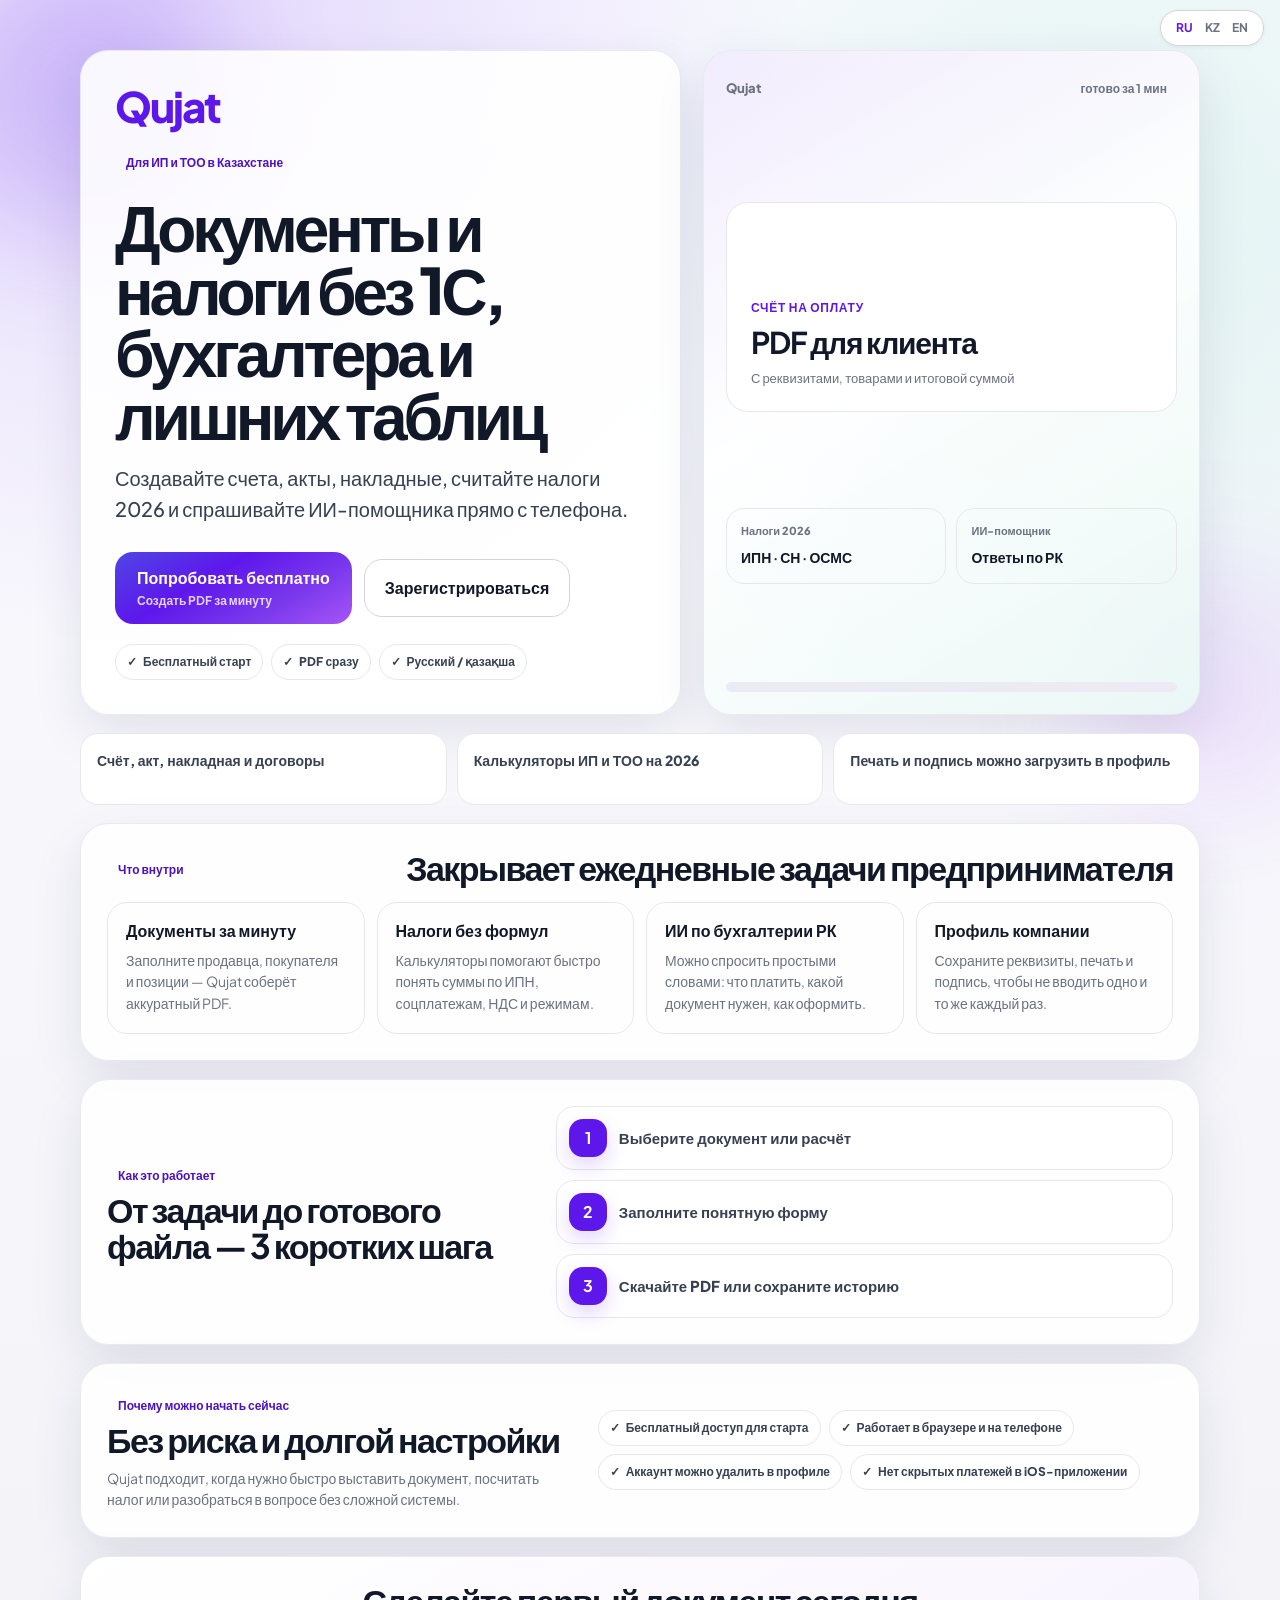
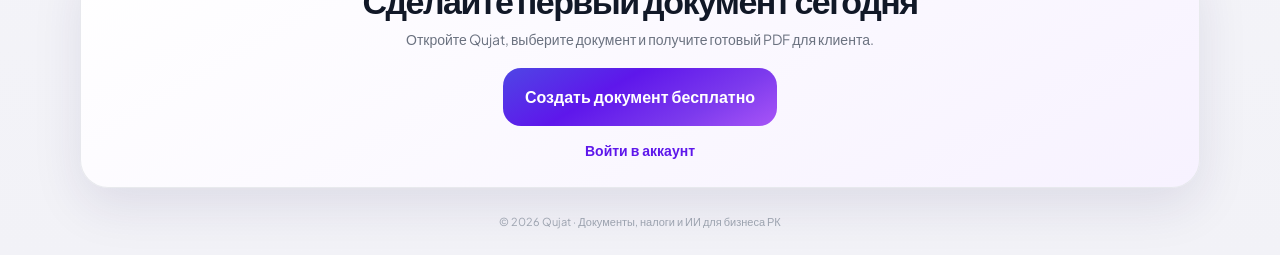
==== commit 21c86bc3: "Improve landing page conversion flow. Make the homepage explain Qujat's value faster with clearer CT" ====
--- a/index.html
+++ b/index.html
@@ -3,8 +3,8 @@
 <head>
 <meta charset="UTF-8">
 <meta name="viewport" content="width=device-width, initial-scale=1, viewport-fit=cover, maximum-scale=1">
-<title>Qujat — бухгалтерия РК</title>
-<meta name="description" content="Документы, налоги и ИИ-помощник для ИП и ТОО в Казахстане.">
+<title>Qujat — документы и налоги для ИП и ТОО в Казахстане</title>
+<meta name="description" content="Создавайте счета, акты, накладные и считайте налоги РК за минуту. Qujat помогает ИП и ТОО работать без 1С и бухгалтера на старте.">
 <link rel="preconnect" href="https://fonts.googleapis.com">
 <link rel="preconnect" href="https://fonts.gstatic.com" crossorigin>
 <link rel="stylesheet" href="public-ios.css">
@@ -17,38 +17,74 @@
   </div>
 </div>
 
-<div class="ios-shell">
-  <div class="ios-inner">
-    <section class="hero-card fade-up">
-      <div class="hero-logo">Qujat</div>
-      <h1 class="hero-title" id="hero-title"></h1>
-      <p class="hero-sub" id="hero-sub"></p>
-    </section>
-
-    <button type="button" class="action-card primary fade-up fade-up-d1" id="btn-cta">
-      <div class="ac-body">
-        <div class="ac-title" id="cta-title"></div>
-        <div class="ac-sub" id="cta-sub"></div>
-      </div>
-      <span class="chev" aria-hidden="true">›</span>
-    </button>
-
-    <div class="card-stack fade-up fade-up-d2">
-      <button type="button" class="action-card" id="btn-signin">
-        <div class="ac-body">
-          <div class="ac-title dark" id="signin-title"></div>
-          <div class="ac-sub" id="signin-sub"></div>
-        </div>
-        <span class="chev" aria-hidden="true">›</span>
-      </button>
-      <button type="button" class="action-card" id="btn-signup">
-        <div class="ac-body">
-          <div class="ac-title dark" id="signup-title"></div>
-          <div class="ac-sub" id="signup-sub"></div>
-        </div>
-        <span class="chev" aria-hidden="true">›</span>
-      </button>
-    </div>
+<div class="ios-shell landing-shell">
+  <div class="ios-inner landing-inner">
+    <section class="landing-hero fade-up">
+      <div class="hero-copy">
+        <div class="hero-logo">Qujat</div>
+        <div class="hero-kicker" id="hero-kicker"></div>
+        <h1 class="hero-title" id="hero-title"></h1>
+        <p class="hero-sub" id="hero-sub"></p>
+        <div class="hero-actions">
+          <button type="button" class="hero-cta" id="btn-cta">
+            <span id="cta-title"></span>
+            <small id="cta-sub"></small>
+          </button>
+          <button type="button" class="hero-secondary" id="btn-signup"></button>
+        </div>
+        <div class="trust-row" id="trust-row"></div>
+      </div>
+      <div class="product-preview" aria-label="Qujat preview">
+        <div class="preview-top">
+          <span>Qujat</span>
+          <strong id="preview-status"></strong>
+        </div>
+        <div class="doc-card">
+          <span id="preview-doc-type"></span>
+          <strong id="preview-doc-title"></strong>
+          <small id="preview-doc-sub"></small>
+        </div>
+        <div class="preview-grid">
+          <div><span id="preview-tax-label"></span><strong id="preview-tax-value"></strong></div>
+          <div><span id="preview-ai-label"></span><strong id="preview-ai-value"></strong></div>
+        </div>
+        <div class="preview-bar"><span></span></div>
+      </div>
+    </section>
+
+    <section class="proof-strip fade-up fade-up-d1" id="proof-strip"></section>
+
+    <section class="section-block fade-up fade-up-d2">
+      <div class="section-head">
+        <span id="features-kicker"></span>
+        <h2 id="features-title"></h2>
+      </div>
+      <div class="feature-grid" id="feature-grid"></div>
+    </section>
+
+    <section class="workflow-card fade-up fade-up-d2">
+      <div>
+        <span class="section-kicker" id="workflow-kicker"></span>
+        <h2 id="workflow-title"></h2>
+      </div>
+      <div class="steps" id="steps"></div>
+    </section>
+
+    <section class="objection-card fade-up fade-up-d3">
+      <div>
+        <span class="section-kicker" id="objection-kicker"></span>
+        <h2 id="objection-title"></h2>
+        <p id="objection-sub"></p>
+      </div>
+      <div class="objection-list" id="objection-list"></div>
+    </section>
+
+    <section class="bottom-cta fade-up fade-up-d3">
+      <h2 id="bottom-title"></h2>
+      <p id="bottom-sub"></p>
+      <button type="button" class="hero-cta" id="btn-bottom-cta"></button>
+      <button type="button" class="login-link" id="btn-signin"></button>
+    </section>
 
     <footer class="ios-footer fade-up fade-up-d3" id="footer"></footer>
   </div>
@@ -58,25 +94,182 @@
 <script>
 (function () {
   const Q = window.QujatPublic;
+  const COPY = {
+    ru: {
+      kicker: 'Для ИП и ТОО в Казахстане',
+      title: 'Документы и налоги без 1С, бухгалтера и лишних таблиц',
+      sub: 'Создавайте счета, акты, накладные, считайте налоги 2026 и спрашивайте ИИ-помощника прямо с телефона.',
+      cta: 'Попробовать бесплатно',
+      ctaSub: 'Создать PDF за минуту',
+      signup: 'Зарегистрироваться',
+      signin: 'Войти в аккаунт',
+      trusts: ['Бесплатный старт', 'PDF сразу', 'Русский / қазақша'],
+      status: 'готово за 1 мин',
+      docType: 'Счёт на оплату',
+      docTitle: 'PDF для клиента',
+      docSub: 'С реквизитами, товарами и итоговой суммой',
+      taxLabel: 'Налоги 2026',
+      taxValue: 'ИПН · СН · ОСМС',
+      aiLabel: 'ИИ-помощник',
+      aiValue: 'Ответы по РК',
+      proof: ['Счёт, акт, накладная и договоры', 'Калькуляторы ИП и ТОО на 2026', 'Печать и подпись можно загрузить в профиль'],
+      featuresKicker: 'Что внутри',
+      featuresTitle: 'Закрывает ежедневные задачи предпринимателя',
+      features: [
+        ['Документы за минуту', 'Заполните продавца, покупателя и позиции — Qujat соберёт аккуратный PDF.'],
+        ['Налоги без формул', 'Калькуляторы помогают быстро понять суммы по ИПН, соцплатежам, НДС и режимам.'],
+        ['ИИ по бухгалтерии РК', 'Можно спросить простыми словами: что платить, какой документ нужен, как оформить.'],
+        ['Профиль компании', 'Сохраните реквизиты, печать и подпись, чтобы не вводить одно и то же каждый раз.']
+      ],
+      workflowKicker: 'Как это работает',
+      workflowTitle: 'От задачи до готового файла — 3 коротких шага',
+      steps: [
+        ['1', 'Выберите документ или расчёт'],
+        ['2', 'Заполните понятную форму'],
+        ['3', 'Скачайте PDF или сохраните историю']
+      ],
+      objectionKicker: 'Почему можно начать сейчас',
+      objectionTitle: 'Без риска и долгой настройки',
+      objectionSub: 'Qujat подходит, когда нужно быстро выставить документ, посчитать налог или разобраться в вопросе без сложной системы.',
+      objections: ['Бесплатный доступ для старта', 'Работает в браузере и на телефоне', 'Аккаунт можно удалить в профиле', 'Нет скрытых платежей в iOS-приложении'],
+      bottomTitle: 'Сделайте первый документ сегодня',
+      bottomSub: 'Откройте Qujat, выберите документ и получите готовый PDF для клиента.',
+      bottomCta: 'Создать документ бесплатно',
+      footer: '© 2026 Qujat · Документы, налоги и ИИ для бизнеса РК'
+    },
+    kz: {
+      kicker: 'Қазақстандағы ИП және ТОО үшін',
+      title: '1С-сіз, бухгалтерсіз және артық кестесіз құжат пен салық',
+      sub: 'Счёт, акт, накладная жасаңыз, 2026 салықтарын есептеңіз және AI-көмекшіден телефоннан сұраңыз.',
+      cta: 'Тегін қолданып көру',
+      ctaSub: 'PDF бір минутта',
+      signup: 'Тіркелу',
+      signin: 'Аккаунтқа кіру',
+      trusts: ['Тегін бастау', 'PDF бірден', 'Русский / қазақша'],
+      status: '1 минутта дайын',
+      docType: 'Төлем шоты',
+      docTitle: 'Клиентке дайын PDF',
+      docSub: 'Реквизит, тауарлар және қорытынды сомамен',
+      taxLabel: '2026 салық',
+      taxValue: 'ИПН · СН · ОСМС',
+      aiLabel: 'AI-көмекші',
+      aiValue: 'ҚР бойынша жауап',
+      proof: ['Счёт, акт, накладная және шарттар', '2026 жылға ИП/ТОО калькуляторлары', 'Профильге мөр мен қолтаңба жүктеуге болады'],
+      featuresKicker: 'Ішінде не бар',
+      featuresTitle: 'Кәсіпкердің күнделікті жұмысын жеңілдетеді',
+      features: [
+        ['Құжат бір минутта', 'Сатушы, сатып алушы және позицияларды толтырыңыз — Qujat PDF дайындайды.'],
+        ['Формуласыз салық', 'Калькуляторлар ИПН, соцтөлем, НДС және режимдер бойынша соманы тез көрсетеді.'],
+        ['ҚР бухгалтериясы бойынша AI', 'Қарапайым тілмен сұраңыз: не төлеу керек, қандай құжат керек, қалай рәсімдеу керек.'],
+        ['Компания профилі', 'Реквизит, мөр және қолтаңбаны сақтап, қайта-қайта енгізбейсіз.']
+      ],
+      workflowKicker: 'Қалай жұмыс істейді',
+      workflowTitle: 'Міндеттен дайын файлға дейін — 3 қысқа қадам',
+      steps: [
+        ['1', 'Құжатты немесе есептеуді таңдаңыз'],
+        ['2', 'Түсінікті форманы толтырыңыз'],
+        ['3', 'PDF жүктеңіз немесе тарихта сақтаңыз']
+      ],
+      objectionKicker: 'Неге қазір бастауға болады',
+      objectionTitle: 'Тәуекелсіз және ұзақ баптаусыз',
+      objectionSub: 'Qujat құжат шығару, салық есептеу немесе бухгалтерлік сұрақты тез түсіну керек кезде ыңғайлы.',
+      objections: ['Бастау тегін', 'Браузерде және телефонда жұмыс істейді', 'Аккаунтты профильден өшіруге болады', 'iOS-қосымшада жасырын төлем жоқ'],
+      bottomTitle: 'Бірінші құжатты бүгін жасаңыз',
+      bottomSub: 'Qujat ашыңыз, құжат таңдаңыз және клиентке дайын PDF алыңыз.',
+      bottomCta: 'Құжатты тегін жасау',
+      footer: '© 2026 Qujat · ҚР бизнесіне құжат, салық және AI'
+    },
+    en: {
+      kicker: 'For sole proprietors and companies in Kazakhstan',
+      title: 'Documents and taxes without ERP, accountants, or messy spreadsheets',
+      sub: 'Create invoices, acts, waybills, calculate 2026 taxes, and ask the AI assistant from your phone.',
+      cta: 'Try free',
+      ctaSub: 'Create a PDF in one minute',
+      signup: 'Create account',
+      signin: 'Sign in',
+      trusts: ['Free to start', 'Instant PDF', 'Russian / Kazakh'],
+      status: 'ready in 1 min',
+      docType: 'Invoice',
+      docTitle: 'Client-ready PDF',
+      docSub: 'With company details, items, and totals',
+      taxLabel: '2026 taxes',
+      taxValue: 'PIT · social · health',
+      aiLabel: 'AI assistant',
+      aiValue: 'Kazakhstan answers',
+      proof: ['Invoices, acts, waybills, and contracts', '2026 calculators for Kazakhstan businesses', 'Upload stamp and signature in profile'],
+      featuresKicker: 'What you get',
+      featuresTitle: 'Daily paperwork for small business, faster',
+      features: [
+        ['Documents in minutes', 'Fill seller, buyer, and items — Qujat generates a clean PDF.'],
+        ['Taxes without formulas', 'Calculators help estimate key payments and regimes quickly.'],
+        ['Kazakhstan accounting AI', 'Ask in plain language what to pay, what document you need, and how to prepare it.'],
+        ['Company profile', 'Save company details, stamp, and signature to avoid repeated typing.']
+      ],
+      workflowKicker: 'How it works',
+      workflowTitle: 'From task to finished file in 3 steps',
+      steps: [
+        ['1', 'Choose a document or calculator'],
+        ['2', 'Fill a simple guided form'],
+        ['3', 'Download PDF or save history']
+      ],
+      objectionKicker: 'Start safely',
+      objectionTitle: 'No setup burden',
+      objectionSub: 'Qujat is useful when you need a document, tax estimate, or quick accounting explanation without a heavy system.',
+      objections: ['Free access to start', 'Works in browser and on phone', 'Delete account from profile', 'No hidden payments in the iOS app'],
+      bottomTitle: 'Create your first document today',
+      bottomSub: 'Open Qujat, choose a document, and get a client-ready PDF.',
+      bottomCta: 'Create document free',
+      footer: '© 2026 Qujat · Documents, taxes, and AI for Kazakhstan business'
+    }
+  };
 
   function render() {
-    const s = Q.S();
-    document.getElementById('hero-title').textContent = s.heroTitle;
-    document.getElementById('hero-sub').textContent = s.heroSub;
-    document.getElementById('cta-title').textContent = s.ctaTitle;
+    const s = COPY[Q.lang()] || COPY.ru;
+    document.documentElement.lang = Q.lang() === 'kz' ? 'kk' : Q.lang();
+    document.getElementById('hero-kicker').textContent = s.kicker;
+    document.getElementById('hero-title').textContent = s.title;
+    document.getElementById('hero-sub').textContent = s.sub;
+    document.getElementById('cta-title').textContent = s.cta;
     document.getElementById('cta-sub').textContent = s.ctaSub;
-    document.getElementById('signin-title').textContent = s.signInTitle;
-    document.getElementById('signin-sub').textContent = s.signInSub;
-    document.getElementById('signup-title').textContent = s.signUpTitle;
-    document.getElementById('signup-sub').textContent = s.signUpSub;
+    document.getElementById('btn-signup').textContent = s.signup;
+    document.getElementById('btn-signin').textContent = s.signin;
+    document.getElementById('preview-status').textContent = s.status;
+    document.getElementById('preview-doc-type').textContent = s.docType;
+    document.getElementById('preview-doc-title').textContent = s.docTitle;
+    document.getElementById('preview-doc-sub').textContent = s.docSub;
+    document.getElementById('preview-tax-label').textContent = s.taxLabel;
+    document.getElementById('preview-tax-value').textContent = s.taxValue;
+    document.getElementById('preview-ai-label').textContent = s.aiLabel;
+    document.getElementById('preview-ai-value').textContent = s.aiValue;
+    document.getElementById('features-kicker').textContent = s.featuresKicker;
+    document.getElementById('features-title').textContent = s.featuresTitle;
+    document.getElementById('workflow-kicker').textContent = s.workflowKicker;
+    document.getElementById('workflow-title').textContent = s.workflowTitle;
+    document.getElementById('objection-kicker').textContent = s.objectionKicker;
+    document.getElementById('objection-title').textContent = s.objectionTitle;
+    document.getElementById('objection-sub').textContent = s.objectionSub;
+    document.getElementById('bottom-title').textContent = s.bottomTitle;
+    document.getElementById('bottom-sub').textContent = s.bottomSub;
+    document.getElementById('btn-bottom-cta').textContent = s.bottomCta;
     document.getElementById('footer').textContent = s.footer;
+
+    document.getElementById('trust-row').innerHTML = s.trusts.map((item) => `<span>${item}</span>`).join('');
+    document.getElementById('proof-strip').innerHTML = s.proof.map((item) => `<div>${item}</div>`).join('');
+    document.getElementById('feature-grid').innerHTML = s.features.map(([title, text]) =>
+      `<article class="feature-card"><h3>${title}</h3><p>${text}</p></article>`
+    ).join('');
+    document.getElementById('steps').innerHTML = s.steps.map(([num, text]) =>
+      `<div class="step"><strong>${num}</strong><span>${text}</span></div>`
+    ).join('');
+    document.getElementById('objection-list').innerHTML = s.objections.map((item) => `<span>${item}</span>`).join('');
   }
 
   window.onLangChange = render;
 
   document.getElementById('btn-cta').onclick = () => { location.href = '/app.html'; };
+  document.getElementById('btn-signup').onclick = () => { location.href = '/auth/?mode=register'; };
+  document.getElementById('btn-bottom-cta').onclick = () => { location.href = '/app.html'; };
   document.getElementById('btn-signin').onclick = () => { location.href = '/auth/'; };
-  document.getElementById('btn-signup').onclick = () => { location.href = '/auth/?mode=register'; };
 
   Q.mountLangPill(document.body);
   render();
--- a/public-ios.css
+++ b/public-ios.css
@@ -39,6 +39,7 @@
 .ios-shell::after{width:240px;height:240px;bottom:10%;right:-50px;background:rgba(168,85,247,.14)}
 
 .ios-inner{position:relative;z-index:1;max-width:448px;margin:0 auto;width:100%}
+.landing-inner{max-width:1120px}
 
 .fade-up{animation:fadeUp .55s var(--ease) both}
 .fade-up-d1{animation-delay:.06s}
@@ -85,6 +86,134 @@
   font-size:clamp(20px,5.5vw,24px);font-weight:800;color:#fff;line-height:1.2;margin-bottom:8px;
 }
 .hero-sub{font-size:clamp(12px,3.4vw,14px);color:rgba(255,255,255,.88);font-weight:500}
+
+/* Conversion landing */
+.landing-shell{
+  background:
+    radial-gradient(circle at 12% 0%,rgba(94,23,235,.16),transparent 30%),
+    radial-gradient(circle at 88% 12%,rgba(15,184,134,.10),transparent 28%),
+    linear-gradient(180deg,#fbfbff 0%,#f2f2f7 100%);
+}
+.landing-hero{
+  display:grid;grid-template-columns:minmax(0,1.04fr) minmax(320px,.86fr);gap:22px;align-items:stretch;
+  padding-top:34px;margin-bottom:18px;
+}
+.hero-copy,.product-preview,.section-block,.workflow-card,.objection-card,.bottom-cta{
+  background:rgba(255,255,255,.88);border:1px solid rgba(229,231,235,.86);border-radius:28px;
+  box-shadow:0 18px 50px rgba(40,32,90,.10);
+}
+.hero-copy{padding:34px;display:flex;flex-direction:column;justify-content:center;min-height:430px}
+.landing-hero .hero-logo{color:var(--brand);margin-bottom:20px}
+.hero-kicker,.section-kicker,.section-head span{
+  display:inline-flex;width:max-content;max-width:100%;padding:7px 11px;border-radius:999px;
+  background:var(--accent-soft);color:var(--brand-deep);font-size:12px;font-weight:800;
+}
+.landing-hero .hero-title{
+  color:var(--text);font-size:clamp(34px,6vw,64px);line-height:.98;letter-spacing:-.065em;
+  max-width:780px;margin:16px 0 16px;
+}
+.landing-hero .hero-sub{
+  color:var(--text-2);font-size:clamp(16px,2vw,20px);line-height:1.55;max-width:660px;
+}
+.hero-actions{display:flex;gap:12px;align-items:center;flex-wrap:wrap;margin-top:28px}
+.hero-cta,.hero-secondary,.login-link{
+  border:none;font:inherit;cursor:pointer;-webkit-tap-highlight-color:transparent;
+}
+.hero-cta{
+  display:inline-flex;flex-direction:column;align-items:flex-start;justify-content:center;min-height:58px;
+  padding:14px 22px;border-radius:18px;background:var(--hero-grad);color:#fff;
+  box-shadow:var(--sh-accent);font-weight:800;min-width:220px;
+  transition:transform .18s var(--ease),box-shadow .18s var(--ease);
+}
+.hero-cta small{display:block;margin-top:2px;font-size:12px;font-weight:700;opacity:.82}
+.hero-secondary{
+  min-height:58px;padding:0 20px;border-radius:18px;background:#fff;color:var(--text);
+  border:1px solid var(--line-2);font-weight:800;box-shadow:var(--sh-xs);
+}
+.hero-cta:active,.hero-secondary:active,.login-link:active{transform:scale(.985)}
+.trust-row{display:flex;gap:8px;flex-wrap:wrap;margin-top:20px}
+.trust-row span,.objection-list span{
+  display:inline-flex;align-items:center;gap:6px;border:1px solid var(--line);background:#fff;
+  color:var(--text-2);border-radius:999px;padding:8px 11px;font-size:12px;font-weight:800;
+}
+.trust-row span::before,.objection-list span::before{content:"✓";color:var(--accent2);font-weight:900}
+
+.product-preview{padding:22px;display:flex;flex-direction:column;justify-content:space-between;overflow:hidden;position:relative}
+.product-preview::before{
+  content:"";position:absolute;inset:0;background:linear-gradient(150deg,rgba(94,23,235,.08),transparent 44%,rgba(15,184,134,.08));
+  pointer-events:none;
+}
+.preview-top,.doc-card,.preview-grid,.preview-bar{position:relative;z-index:1}
+.preview-top{display:flex;justify-content:space-between;align-items:center;color:var(--muted);font-size:13px;font-weight:800;margin-bottom:16px}
+.preview-top strong{color:var(--accent2);font-size:12px;background:var(--ok-soft);padding:7px 10px;border-radius:999px}
+.doc-card{
+  min-height:210px;background:#fff;border:1px solid var(--line);border-radius:22px;padding:24px;margin-bottom:14px;
+  box-shadow:var(--sh-sm);display:flex;flex-direction:column;justify-content:flex-end;
+}
+.doc-card span{font-size:12px;color:var(--brand);font-weight:900;text-transform:uppercase;letter-spacing:.06em}
+.doc-card strong{font-size:30px;line-height:1.05;letter-spacing:-.04em;margin:10px 0;color:var(--text)}
+.doc-card small{font-size:13px;color:var(--muted);line-height:1.45}
+.preview-grid{display:grid;grid-template-columns:1fr 1fr;gap:10px}
+.preview-grid div{background:var(--surface-2);border:1px solid var(--line);border-radius:18px;padding:14px}
+.preview-grid span{display:block;font-size:11px;color:var(--muted);font-weight:800;margin-bottom:6px}
+.preview-grid strong{font-size:14px;color:var(--text);line-height:1.2}
+.preview-bar{height:10px;border-radius:999px;background:#eceaf4;margin-top:16px;overflow:hidden}
+.preview-bar span{display:block;width:68%;height:100%;border-radius:inherit;background:linear-gradient(90deg,var(--brand),var(--accent2))}
+
+.proof-strip{display:grid;grid-template-columns:repeat(3,1fr);gap:10px;margin-bottom:18px}
+.proof-strip div{
+  min-height:72px;background:#fff;border:1px solid var(--line);border-radius:18px;padding:16px;
+  font-size:14px;font-weight:800;color:var(--text-2);box-shadow:var(--sh-xs);
+}
+.section-block,.workflow-card,.objection-card,.bottom-cta{padding:26px;margin-bottom:18px}
+.section-head{display:flex;align-items:flex-end;justify-content:space-between;gap:16px;margin-bottom:16px}
+.section-head h2,.workflow-card h2,.objection-card h2,.bottom-cta h2{
+  font-size:clamp(24px,3vw,34px);line-height:1.05;letter-spacing:-.045em;color:var(--text);
+}
+.feature-grid{display:grid;grid-template-columns:repeat(4,1fr);gap:12px}
+.feature-card{background:var(--surface-2);border:1px solid var(--line);border-radius:20px;padding:18px}
+.feature-card h3{font-size:16px;line-height:1.2;margin-bottom:10px;color:var(--text)}
+.feature-card p,.objection-card p,.bottom-cta p{font-size:14px;line-height:1.55;color:var(--muted)}
+.workflow-card{display:grid;grid-template-columns:.82fr 1.18fr;gap:20px;align-items:center}
+.steps{display:grid;gap:10px}
+.step{display:flex;align-items:center;gap:12px;background:#fff;border:1px solid var(--line);border-radius:18px;padding:12px}
+.step strong{
+  width:38px;height:38px;border-radius:14px;display:grid;place-items:center;color:#fff;background:var(--brand);
+  box-shadow:0 8px 20px rgba(94,23,235,.18);flex:0 0 auto;
+}
+.step span{font-size:15px;font-weight:800;color:var(--text-2)}
+.objection-card{display:grid;grid-template-columns:.9fr 1.1fr;gap:20px;align-items:center}
+.objection-card p{margin-top:10px}
+.objection-list{display:flex;flex-wrap:wrap;gap:8px;justify-content:flex-start}
+.bottom-cta{text-align:center;background:linear-gradient(150deg,#ffffff,#f7f2ff)}
+.bottom-cta p{max-width:540px;margin:10px auto 18px}
+.bottom-cta .hero-cta{margin:0 auto;align-items:center}
+.login-link{display:block;margin:14px auto 0;background:transparent;color:var(--brand);font-size:14px;font-weight:800}
+
+@media(hover:hover){
+  .hero-cta:hover{transform:translateY(-1px);box-shadow:0 8px 24px rgba(94,23,235,.32),0 20px 44px rgba(94,23,235,.20)}
+  .hero-secondary:hover,.login-link:hover{transform:translateY(-1px)}
+}
+
+@media(max-width:900px){
+  .landing-hero,.workflow-card,.objection-card{grid-template-columns:1fr}
+  .hero-copy{min-height:auto;padding:28px 22px}
+  .feature-grid{grid-template-columns:repeat(2,1fr)}
+  .section-head{display:block}
+  .section-head h2{margin-top:12px}
+}
+
+@media(max-width:640px){
+  .landing-shell{padding-left:12px;padding-right:12px}
+  .landing-hero{padding-top:54px;gap:12px}
+  .landing-hero .hero-title{font-size:38px}
+  .hero-actions{display:grid;grid-template-columns:1fr;width:100%}
+  .hero-cta,.hero-secondary{width:100%;align-items:center;text-align:center}
+  .proof-strip,.feature-grid{grid-template-columns:1fr}
+  .product-preview{padding:16px}
+  .doc-card{min-height:180px}
+  .section-block,.workflow-card,.objection-card,.bottom-cta{padding:20px;border-radius:24px}
+}
 
 /* Action cards */
 .action-card{
@@ -168,12 +297,18 @@
 .oauth-btn{
   display:flex;align-items:center;justify-content:center;gap:10px;width:100%;min-height:50px;
   margin-bottom:10px;border-radius:16px;border:1px solid var(--line);background:#fff;
-  font:inherit;font-size:15px;font-weight:600;color:var(--text);cursor:pointer;
-}
-.oauth-btn svg{width:20px;height:20px;flex:0 0 auto}
+  box-sizing:border-box;padding:0 18px;font:inherit;font-size:15px;font-weight:600;
+  letter-spacing:-0.01em;line-height:1.2;color:var(--text);cursor:pointer;
+  -webkit-tap-highlight-color:transparent;
+}
+.oauth-btn span{flex:1;text-align:center;white-space:nowrap}
+.oauth-btn svg{width:20px;height:20px;flex:0 0 20px}
+.oauth-google{background:#fff;color:var(--text);border-color:var(--line)}
 .oauth-google:hover{background:#fafafa}
 .oauth-apple{background:#000;color:#fff;border-color:#000}
 .oauth-apple:hover{background:#1a1a1a}
+
+.oauth-block.hidden{display:none!important}
 
 .chk{display:flex;align-items:flex-start;gap:10px;font-size:12px;color:var(--muted);line-height:1.45;margin:12px 0 4px}
 .chk input{width:18px;height:18px;margin-top:2px;accent-color:var(--brand);flex:0 0 auto}
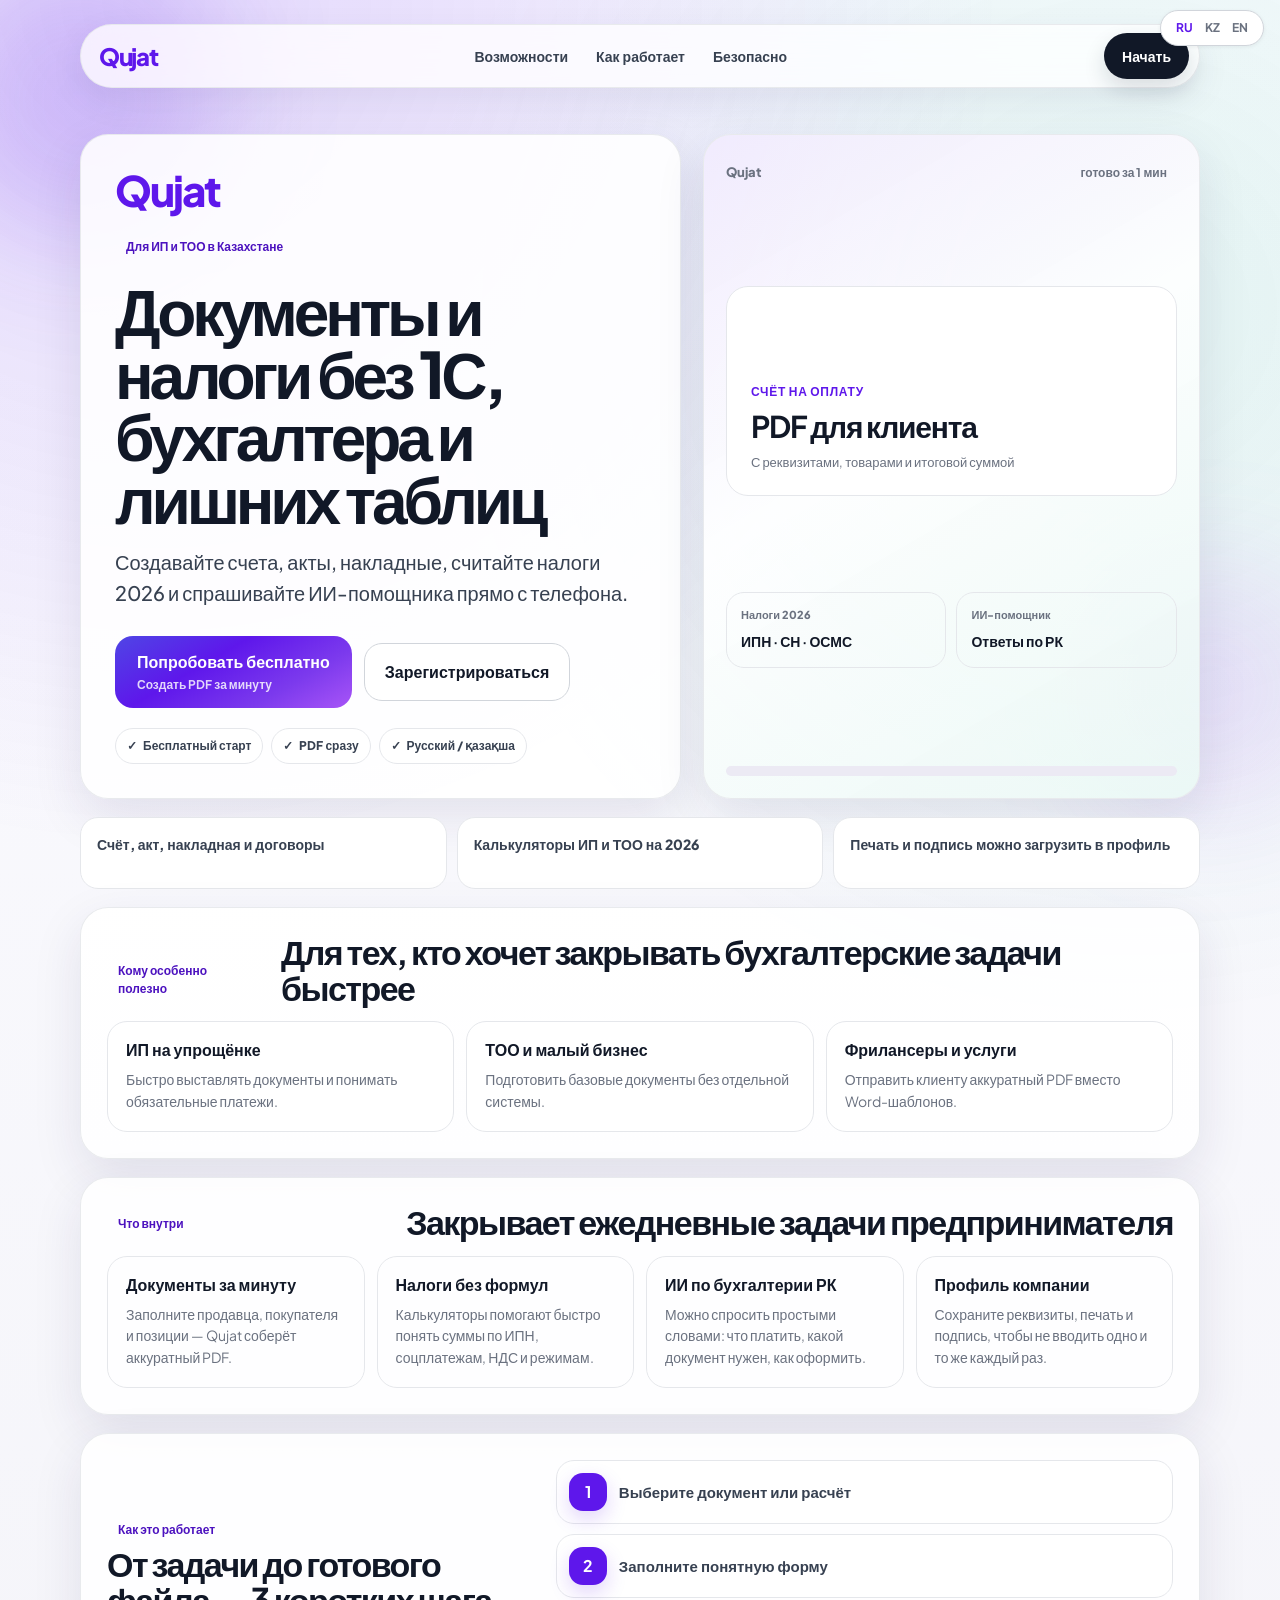
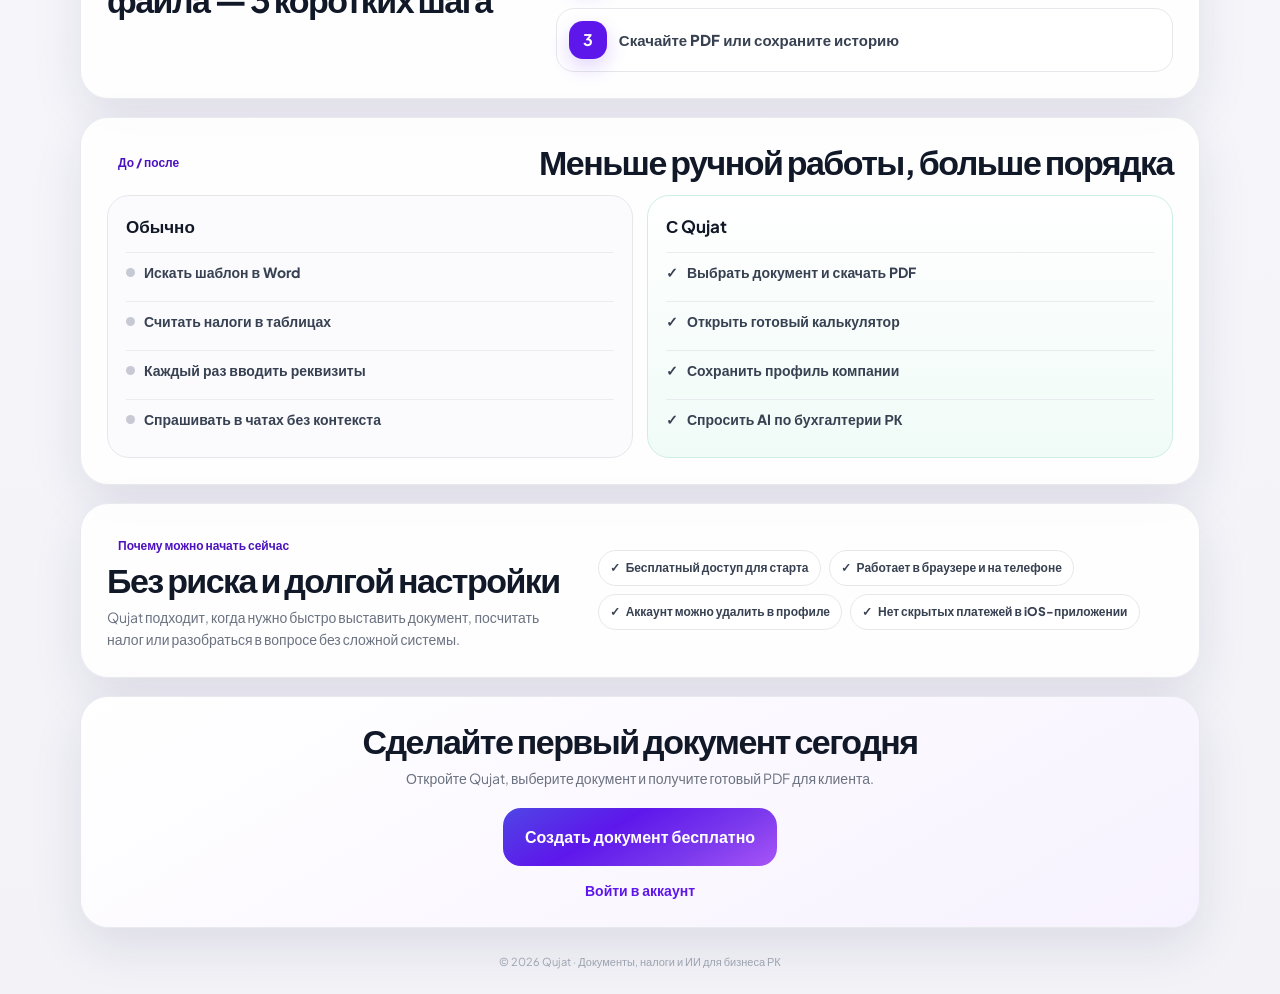
==== commit d9c6a467: "Improve responsive landing conversion" ====
--- a/index.html
+++ b/index.html
@@ -2,7 +2,7 @@
 <html lang="ru">
 <head>
 <meta charset="UTF-8">
-<meta name="viewport" content="width=device-width, initial-scale=1, viewport-fit=cover, maximum-scale=1">
+<meta name="viewport" content="width=device-width, initial-scale=1, viewport-fit=cover">
 <title>Qujat — документы и налоги для ИП и ТОО в Казахстане</title>
 <meta name="description" content="Создавайте счета, акты, накладные и считайте налоги РК за минуту. Qujat помогает ИП и ТОО работать без 1С и бухгалтера на старте.">
 <link rel="preconnect" href="https://fonts.googleapis.com">
@@ -19,7 +19,18 @@
 
 <div class="ios-shell landing-shell">
   <div class="ios-inner landing-inner">
-    <section class="landing-hero fade-up">
+    <header class="landing-topbar fade-up" aria-label="Qujat navigation">
+      <a class="topbar-brand" href="/" aria-label="Qujat homepage">Qujat</a>
+      <nav class="topbar-nav" aria-label="Main sections">
+        <a href="#features" id="nav-features"></a>
+        <a href="#workflow" id="nav-workflow"></a>
+        <a href="#trust" id="nav-trust"></a>
+      </nav>
+      <button type="button" class="topbar-cta" id="btn-top-cta"></button>
+    </header>
+
+    <main>
+    <section class="landing-hero fade-up" aria-labelledby="hero-title">
       <div class="hero-copy">
         <div class="hero-logo">Qujat</div>
         <div class="hero-kicker" id="hero-kicker"></div>
@@ -54,7 +65,15 @@
 
     <section class="proof-strip fade-up fade-up-d1" id="proof-strip"></section>
 
-    <section class="section-block fade-up fade-up-d2">
+    <section class="audience-card fade-up fade-up-d2" id="audience">
+      <div class="section-head">
+        <span id="audience-kicker"></span>
+        <h2 id="audience-title"></h2>
+      </div>
+      <div class="audience-grid" id="audience-grid"></div>
+    </section>
+
+    <section class="section-block fade-up fade-up-d2" id="features">
       <div class="section-head">
         <span id="features-kicker"></span>
         <h2 id="features-title"></h2>
@@ -62,7 +81,7 @@
       <div class="feature-grid" id="feature-grid"></div>
     </section>
 
-    <section class="workflow-card fade-up fade-up-d2">
+    <section class="workflow-card fade-up fade-up-d2" id="workflow">
       <div>
         <span class="section-kicker" id="workflow-kicker"></span>
         <h2 id="workflow-title"></h2>
@@ -70,7 +89,24 @@
       <div class="steps" id="steps"></div>
     </section>
 
-    <section class="objection-card fade-up fade-up-d3">
+    <section class="compare-card fade-up fade-up-d3">
+      <div class="section-head">
+        <span id="compare-kicker"></span>
+        <h2 id="compare-title"></h2>
+      </div>
+      <div class="compare-grid">
+        <div class="compare-col compare-before">
+          <h3 id="before-title"></h3>
+          <div id="before-list"></div>
+        </div>
+        <div class="compare-col compare-after">
+          <h3 id="after-title"></h3>
+          <div id="after-list"></div>
+        </div>
+      </div>
+    </section>
+
+    <section class="objection-card fade-up fade-up-d3" id="trust">
       <div>
         <span class="section-kicker" id="objection-kicker"></span>
         <h2 id="objection-title"></h2>
@@ -85,6 +121,7 @@
       <button type="button" class="hero-cta" id="btn-bottom-cta"></button>
       <button type="button" class="login-link" id="btn-signin"></button>
     </section>
+    </main>
 
     <footer class="ios-footer fade-up fade-up-d3" id="footer"></footer>
   </div>
@@ -96,6 +133,10 @@
   const Q = window.QujatPublic;
   const COPY = {
     ru: {
+      navFeatures: 'Возможности',
+      navWorkflow: 'Как работает',
+      navTrust: 'Безопасно',
+      navCta: 'Начать',
       kicker: 'Для ИП и ТОО в Казахстане',
       title: 'Документы и налоги без 1С, бухгалтера и лишних таблиц',
       sub: 'Создавайте счета, акты, накладные, считайте налоги 2026 и спрашивайте ИИ-помощника прямо с телефона.',
@@ -113,6 +154,13 @@
       aiLabel: 'ИИ-помощник',
       aiValue: 'Ответы по РК',
       proof: ['Счёт, акт, накладная и договоры', 'Калькуляторы ИП и ТОО на 2026', 'Печать и подпись можно загрузить в профиль'],
+      audienceKicker: 'Кому особенно полезно',
+      audienceTitle: 'Для тех, кто хочет закрывать бухгалтерские задачи быстрее',
+      audience: [
+        ['ИП на упрощёнке', 'Быстро выставлять документы и понимать обязательные платежи.'],
+        ['ТОО и малый бизнес', 'Подготовить базовые документы без отдельной системы.'],
+        ['Фрилансеры и услуги', 'Отправить клиенту аккуратный PDF вместо Word-шаблонов.']
+      ],
       featuresKicker: 'Что внутри',
       featuresTitle: 'Закрывает ежедневные задачи предпринимателя',
       features: [
@@ -128,6 +176,12 @@
         ['2', 'Заполните понятную форму'],
         ['3', 'Скачайте PDF или сохраните историю']
       ],
+      compareKicker: 'До / после',
+      compareTitle: 'Меньше ручной работы, больше порядка',
+      beforeTitle: 'Обычно',
+      afterTitle: 'С Qujat',
+      before: ['Искать шаблон в Word', 'Считать налоги в таблицах', 'Каждый раз вводить реквизиты', 'Спрашивать в чатах без контекста'],
+      after: ['Выбрать документ и скачать PDF', 'Открыть готовый калькулятор', 'Сохранить профиль компании', 'Спросить AI по бухгалтерии РК'],
       objectionKicker: 'Почему можно начать сейчас',
       objectionTitle: 'Без риска и долгой настройки',
       objectionSub: 'Qujat подходит, когда нужно быстро выставить документ, посчитать налог или разобраться в вопросе без сложной системы.',
@@ -138,6 +192,10 @@
       footer: '© 2026 Qujat · Документы, налоги и ИИ для бизнеса РК'
     },
     kz: {
+      navFeatures: 'Мүмкіндіктер',
+      navWorkflow: 'Қалай істейді',
+      navTrust: 'Қауіпсіз',
+      navCta: 'Бастау',
       kicker: 'Қазақстандағы ИП және ТОО үшін',
       title: '1С-сіз, бухгалтерсіз және артық кестесіз құжат пен салық',
       sub: 'Счёт, акт, накладная жасаңыз, 2026 салықтарын есептеңіз және AI-көмекшіден телефоннан сұраңыз.',
@@ -155,6 +213,13 @@
       aiLabel: 'AI-көмекші',
       aiValue: 'ҚР бойынша жауап',
       proof: ['Счёт, акт, накладная және шарттар', '2026 жылға ИП/ТОО калькуляторлары', 'Профильге мөр мен қолтаңба жүктеуге болады'],
+      audienceKicker: 'Кімге пайдалы',
+      audienceTitle: 'Бухгалтерлік жұмысты тез жабуды қалайтындарға',
+      audience: [
+        ['Упрощенкадағы ИП', 'Құжат шығарып, міндетті төлемдерді тез түсіну.'],
+        ['ТОО және шағын бизнес', 'Негізгі құжаттарды ауыр жүйесіз дайындау.'],
+        ['Фриланс және қызмет', 'Клиентке Word орнына ұқыпты PDF жіберу.']
+      ],
       featuresKicker: 'Ішінде не бар',
       featuresTitle: 'Кәсіпкердің күнделікті жұмысын жеңілдетеді',
       features: [
@@ -170,6 +235,12 @@
         ['2', 'Түсінікті форманы толтырыңыз'],
         ['3', 'PDF жүктеңіз немесе тарихта сақтаңыз']
       ],
+      compareKicker: 'Бұрын / кейін',
+      compareTitle: 'Қол жұмысы азайып, тәртіп көбейеді',
+      beforeTitle: 'Әдетте',
+      afterTitle: 'Qujat-пен',
+      before: ['Word шаблон іздеу', 'Салықты кестеде санау', 'Реквизитті қайта-қайта енгізу', 'Контекстсіз чаттан сұрау'],
+      after: ['Құжат таңдап PDF жүктеу', 'Дайын калькулятор ашу', 'Компания профилін сақтау', 'ҚР бухгалтериясы бойынша AI-дан сұрау'],
       objectionKicker: 'Неге қазір бастауға болады',
       objectionTitle: 'Тәуекелсіз және ұзақ баптаусыз',
       objectionSub: 'Qujat құжат шығару, салық есептеу немесе бухгалтерлік сұрақты тез түсіну керек кезде ыңғайлы.',
@@ -180,6 +251,10 @@
       footer: '© 2026 Qujat · ҚР бизнесіне құжат, салық және AI'
     },
     en: {
+      navFeatures: 'Features',
+      navWorkflow: 'How it works',
+      navTrust: 'Trust',
+      navCta: 'Start',
       kicker: 'For sole proprietors and companies in Kazakhstan',
       title: 'Documents and taxes without ERP, accountants, or messy spreadsheets',
       sub: 'Create invoices, acts, waybills, calculate 2026 taxes, and ask the AI assistant from your phone.',
@@ -197,6 +272,13 @@
       aiLabel: 'AI assistant',
       aiValue: 'Kazakhstan answers',
       proof: ['Invoices, acts, waybills, and contracts', '2026 calculators for Kazakhstan businesses', 'Upload stamp and signature in profile'],
+      audienceKicker: 'Best for',
+      audienceTitle: 'Small businesses that want accounting tasks done faster',
+      audience: [
+        ['Sole proprietors', 'Create documents and understand required payments faster.'],
+        ['Small companies', 'Prepare basic paperwork without a heavy system.'],
+        ['Freelancers and services', 'Send a clean PDF instead of editing Word templates.']
+      ],
       featuresKicker: 'What you get',
       featuresTitle: 'Daily paperwork for small business, faster',
       features: [
@@ -212,6 +294,12 @@
         ['2', 'Fill a simple guided form'],
         ['3', 'Download PDF or save history']
       ],
+      compareKicker: 'Before / after',
+      compareTitle: 'Less manual work, more order',
+      beforeTitle: 'Usually',
+      afterTitle: 'With Qujat',
+      before: ['Find a Word template', 'Calculate taxes in spreadsheets', 'Re-enter details every time', 'Ask random chats without context'],
+      after: ['Choose a document and download PDF', 'Use a ready calculator', 'Save company profile once', 'Ask AI about Kazakhstan accounting'],
       objectionKicker: 'Start safely',
       objectionTitle: 'No setup burden',
       objectionSub: 'Qujat is useful when you need a document, tax estimate, or quick accounting explanation without a heavy system.',
@@ -226,6 +314,10 @@
   function render() {
     const s = COPY[Q.lang()] || COPY.ru;
     document.documentElement.lang = Q.lang() === 'kz' ? 'kk' : Q.lang();
+    document.getElementById('nav-features').textContent = s.navFeatures;
+    document.getElementById('nav-workflow').textContent = s.navWorkflow;
+    document.getElementById('nav-trust').textContent = s.navTrust;
+    document.getElementById('btn-top-cta').textContent = s.navCta;
     document.getElementById('hero-kicker').textContent = s.kicker;
     document.getElementById('hero-title').textContent = s.title;
     document.getElementById('hero-sub').textContent = s.sub;
@@ -241,10 +333,16 @@
     document.getElementById('preview-tax-value').textContent = s.taxValue;
     document.getElementById('preview-ai-label').textContent = s.aiLabel;
     document.getElementById('preview-ai-value').textContent = s.aiValue;
+    document.getElementById('audience-kicker').textContent = s.audienceKicker;
+    document.getElementById('audience-title').textContent = s.audienceTitle;
     document.getElementById('features-kicker').textContent = s.featuresKicker;
     document.getElementById('features-title').textContent = s.featuresTitle;
     document.getElementById('workflow-kicker').textContent = s.workflowKicker;
     document.getElementById('workflow-title').textContent = s.workflowTitle;
+    document.getElementById('compare-kicker').textContent = s.compareKicker;
+    document.getElementById('compare-title').textContent = s.compareTitle;
+    document.getElementById('before-title').textContent = s.beforeTitle;
+    document.getElementById('after-title').textContent = s.afterTitle;
     document.getElementById('objection-kicker').textContent = s.objectionKicker;
     document.getElementById('objection-title').textContent = s.objectionTitle;
     document.getElementById('objection-sub').textContent = s.objectionSub;
@@ -255,18 +353,24 @@
 
     document.getElementById('trust-row').innerHTML = s.trusts.map((item) => `<span>${item}</span>`).join('');
     document.getElementById('proof-strip').innerHTML = s.proof.map((item) => `<div>${item}</div>`).join('');
+    document.getElementById('audience-grid').innerHTML = s.audience.map(([title, text]) =>
+      `<article class="audience-item"><h3>${title}</h3><p>${text}</p></article>`
+    ).join('');
     document.getElementById('feature-grid').innerHTML = s.features.map(([title, text]) =>
       `<article class="feature-card"><h3>${title}</h3><p>${text}</p></article>`
     ).join('');
     document.getElementById('steps').innerHTML = s.steps.map(([num, text]) =>
       `<div class="step"><strong>${num}</strong><span>${text}</span></div>`
     ).join('');
+    document.getElementById('before-list').innerHTML = s.before.map((item) => `<span>${item}</span>`).join('');
+    document.getElementById('after-list').innerHTML = s.after.map((item) => `<span>${item}</span>`).join('');
     document.getElementById('objection-list').innerHTML = s.objections.map((item) => `<span>${item}</span>`).join('');
   }
 
   window.onLangChange = render;
 
   document.getElementById('btn-cta').onclick = () => { location.href = '/app.html'; };
+  document.getElementById('btn-top-cta').onclick = () => { location.href = '/app.html'; };
   document.getElementById('btn-signup').onclick = () => { location.href = '/auth/?mode=register'; };
   document.getElementById('btn-bottom-cta').onclick = () => { location.href = '/app.html'; };
   document.getElementById('btn-signin').onclick = () => { location.href = '/auth/'; };
--- a/public-ios.css
+++ b/public-ios.css
@@ -94,11 +94,35 @@
     radial-gradient(circle at 88% 12%,rgba(15,184,134,.10),transparent 28%),
     linear-gradient(180deg,#fbfbff 0%,#f2f2f7 100%);
 }
+.landing-topbar{
+  display:flex;align-items:center;justify-content:space-between;gap:18px;
+  min-height:62px;margin:8px 0 12px;padding:8px 10px 8px 18px;
+  background:rgba(255,255,255,.78);border:1px solid rgba(229,231,235,.88);border-radius:999px;
+  -webkit-backdrop-filter:blur(18px) saturate(160%);backdrop-filter:blur(18px) saturate(160%);
+  box-shadow:0 12px 34px rgba(40,32,90,.08);
+}
+.topbar-brand{color:var(--brand);font-size:24px;font-weight:900;letter-spacing:-.055em;text-decoration:none}
+.topbar-nav{display:flex;align-items:center;gap:4px;flex:1;justify-content:center}
+.topbar-nav a{
+  min-height:44px;display:inline-flex;align-items:center;padding:0 12px;border-radius:999px;
+  color:var(--text-2);font-size:14px;font-weight:800;text-decoration:none;white-space:nowrap;flex:0 0 auto;
+}
+.topbar-nav a:hover,.topbar-nav a:focus{background:var(--accent-soft);color:var(--brand-deep)}
+.topbar-cta{
+  min-height:46px;padding:0 18px;border:none;border-radius:999px;background:var(--text);
+  color:#fff;font:inherit;font-size:14px;font-weight:900;cursor:pointer;
+  box-shadow:0 10px 22px rgba(17,24,39,.14);
+}
+.topbar-cta:active{transform:scale(.985)}
+.topbar-brand:focus-visible,.topbar-nav a:focus-visible,.topbar-cta:focus-visible,
+.hero-cta:focus-visible,.hero-secondary:focus-visible,.login-link:focus-visible,.lang-pill:focus-visible,.lang-opt:focus-visible{
+  outline:3px solid rgba(94,23,235,.24);outline-offset:3px;
+}
 .landing-hero{
   display:grid;grid-template-columns:minmax(0,1.04fr) minmax(320px,.86fr);gap:22px;align-items:stretch;
   padding-top:34px;margin-bottom:18px;
 }
-.hero-copy,.product-preview,.section-block,.workflow-card,.objection-card,.bottom-cta{
+.hero-copy,.product-preview,.section-block,.workflow-card,.objection-card,.bottom-cta,.audience-card,.compare-card{
   background:rgba(255,255,255,.88);border:1px solid rgba(229,231,235,.86);border-radius:28px;
   box-shadow:0 18px 50px rgba(40,32,90,.10);
 }
@@ -165,15 +189,17 @@
   min-height:72px;background:#fff;border:1px solid var(--line);border-radius:18px;padding:16px;
   font-size:14px;font-weight:800;color:var(--text-2);box-shadow:var(--sh-xs);
 }
-.section-block,.workflow-card,.objection-card,.bottom-cta{padding:26px;margin-bottom:18px}
+.section-block,.workflow-card,.objection-card,.bottom-cta,.audience-card,.compare-card{padding:26px;margin-bottom:18px}
 .section-head{display:flex;align-items:flex-end;justify-content:space-between;gap:16px;margin-bottom:16px}
-.section-head h2,.workflow-card h2,.objection-card h2,.bottom-cta h2{
+.section-head h2,.workflow-card h2,.objection-card h2,.bottom-cta h2,.compare-card h2{
   font-size:clamp(24px,3vw,34px);line-height:1.05;letter-spacing:-.045em;color:var(--text);
 }
-.feature-grid{display:grid;grid-template-columns:repeat(4,1fr);gap:12px}
-.feature-card{background:var(--surface-2);border:1px solid var(--line);border-radius:20px;padding:18px}
-.feature-card h3{font-size:16px;line-height:1.2;margin-bottom:10px;color:var(--text)}
-.feature-card p,.objection-card p,.bottom-cta p{font-size:14px;line-height:1.55;color:var(--muted)}
+.feature-grid,.audience-grid{display:grid;grid-template-columns:repeat(4,1fr);gap:12px}
+.audience-grid{grid-template-columns:repeat(3,1fr)}
+.feature-card,.audience-item{background:var(--surface-2);border:1px solid var(--line);border-radius:20px;padding:18px}
+.audience-item{background:#fff}
+.feature-card h3,.audience-item h3{font-size:16px;line-height:1.2;margin-bottom:10px;color:var(--text)}
+.feature-card p,.audience-item p,.objection-card p,.bottom-cta p{font-size:14px;line-height:1.55;color:var(--muted)}
 .workflow-card{display:grid;grid-template-columns:.82fr 1.18fr;gap:20px;align-items:center}
 .steps{display:grid;gap:10px}
 .step{display:flex;align-items:center;gap:12px;background:#fff;border:1px solid var(--line);border-radius:18px;padding:12px}
@@ -185,6 +211,18 @@
 .objection-card{display:grid;grid-template-columns:.9fr 1.1fr;gap:20px;align-items:center}
 .objection-card p{margin-top:10px}
 .objection-list{display:flex;flex-wrap:wrap;gap:8px;justify-content:flex-start}
+.compare-grid{display:grid;grid-template-columns:1fr 1fr;gap:14px}
+.compare-col{border:1px solid var(--line);border-radius:22px;padding:18px;background:#fff}
+.compare-before{background:#fbfbfe}
+.compare-after{background:linear-gradient(180deg,#fff 0%,#f0fbf7 100%);border-color:#ccefe1}
+.compare-col h3{font-size:17px;margin-bottom:12px;color:var(--text)}
+.compare-col div{display:grid;gap:9px}
+.compare-col span{
+  display:flex;align-items:flex-start;gap:9px;font-size:14px;font-weight:750;line-height:1.35;color:var(--text-2);
+  padding:10px 0;border-top:1px solid rgba(229,231,235,.72);
+}
+.compare-before span::before{content:"";width:9px;height:9px;margin-top:5px;border-radius:50%;background:#c7cad4;flex:0 0 auto}
+.compare-after span::before{content:"✓";color:var(--accent2);font-weight:900;flex:0 0 auto}
 .bottom-cta{text-align:center;background:linear-gradient(150deg,#ffffff,#f7f2ff)}
 .bottom-cta p{max-width:540px;margin:10px auto 18px}
 .bottom-cta .hero-cta{margin:0 auto;align-items:center}
@@ -199,20 +237,27 @@
   .landing-hero,.workflow-card,.objection-card{grid-template-columns:1fr}
   .hero-copy{min-height:auto;padding:28px 22px}
   .feature-grid{grid-template-columns:repeat(2,1fr)}
+  .audience-grid{grid-template-columns:1fr}
   .section-head{display:block}
   .section-head h2{margin-top:12px}
 }
 
 @media(max-width:640px){
   .landing-shell{padding-left:12px;padding-right:12px}
+  .landing-topbar{display:flex}
   .landing-hero{padding-top:54px;gap:12px}
   .landing-hero .hero-title{font-size:38px}
   .hero-actions{display:grid;grid-template-columns:1fr;width:100%}
   .hero-cta,.hero-secondary{width:100%;align-items:center;text-align:center}
-  .proof-strip,.feature-grid{grid-template-columns:1fr}
+  .landing-topbar{margin-top:48px;padding:12px;border-radius:22px}
+  .topbar-nav{display:none}
+  .topbar-cta{min-width:96px}
+  .proof-strip,.feature-grid,.compare-grid{grid-template-columns:1fr}
   .product-preview{padding:16px}
   .doc-card{min-height:180px}
-  .section-block,.workflow-card,.objection-card,.bottom-cta{padding:20px;border-radius:24px}
+  .section-block,.workflow-card,.objection-card,.bottom-cta,.audience-card,.compare-card{padding:20px;border-radius:24px}
+  .preview-grid{grid-template-columns:1fr}
+  .lang-fixed{right:12px}
 }
 
 /* Action cards */
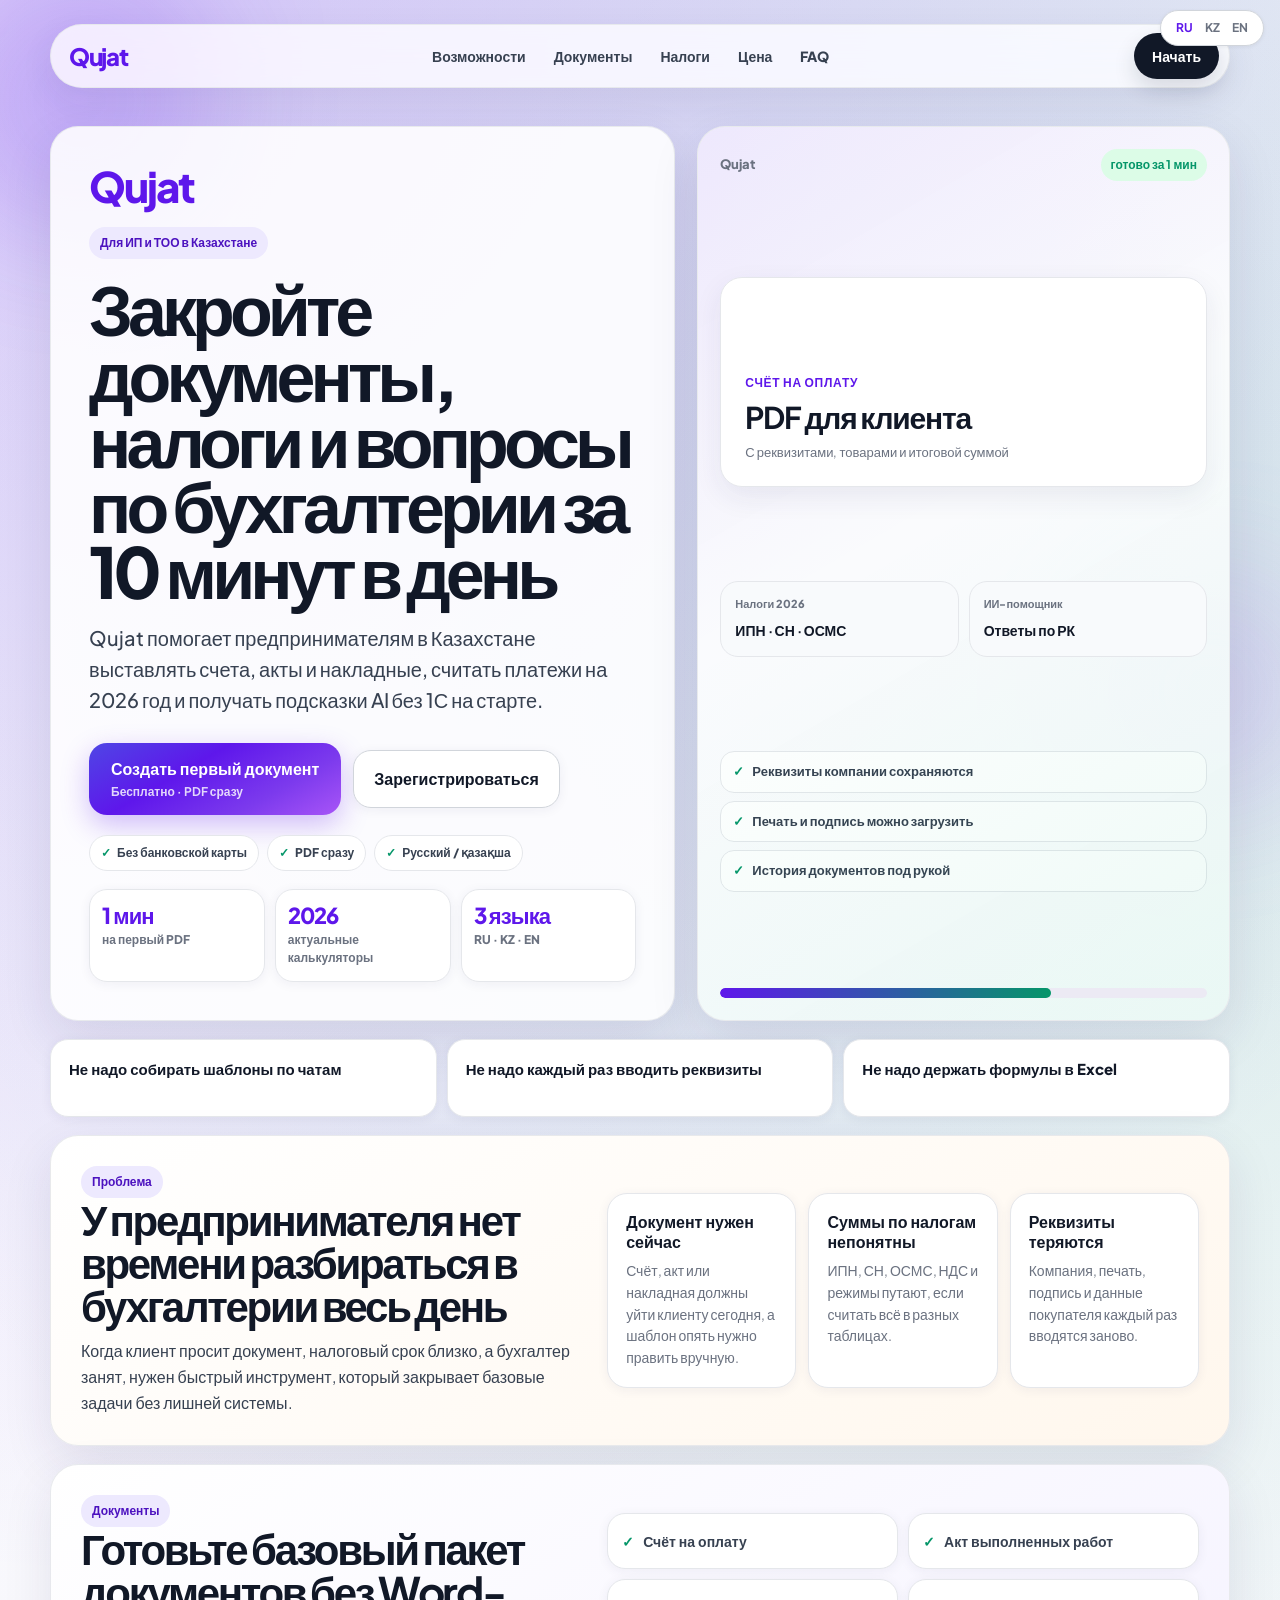
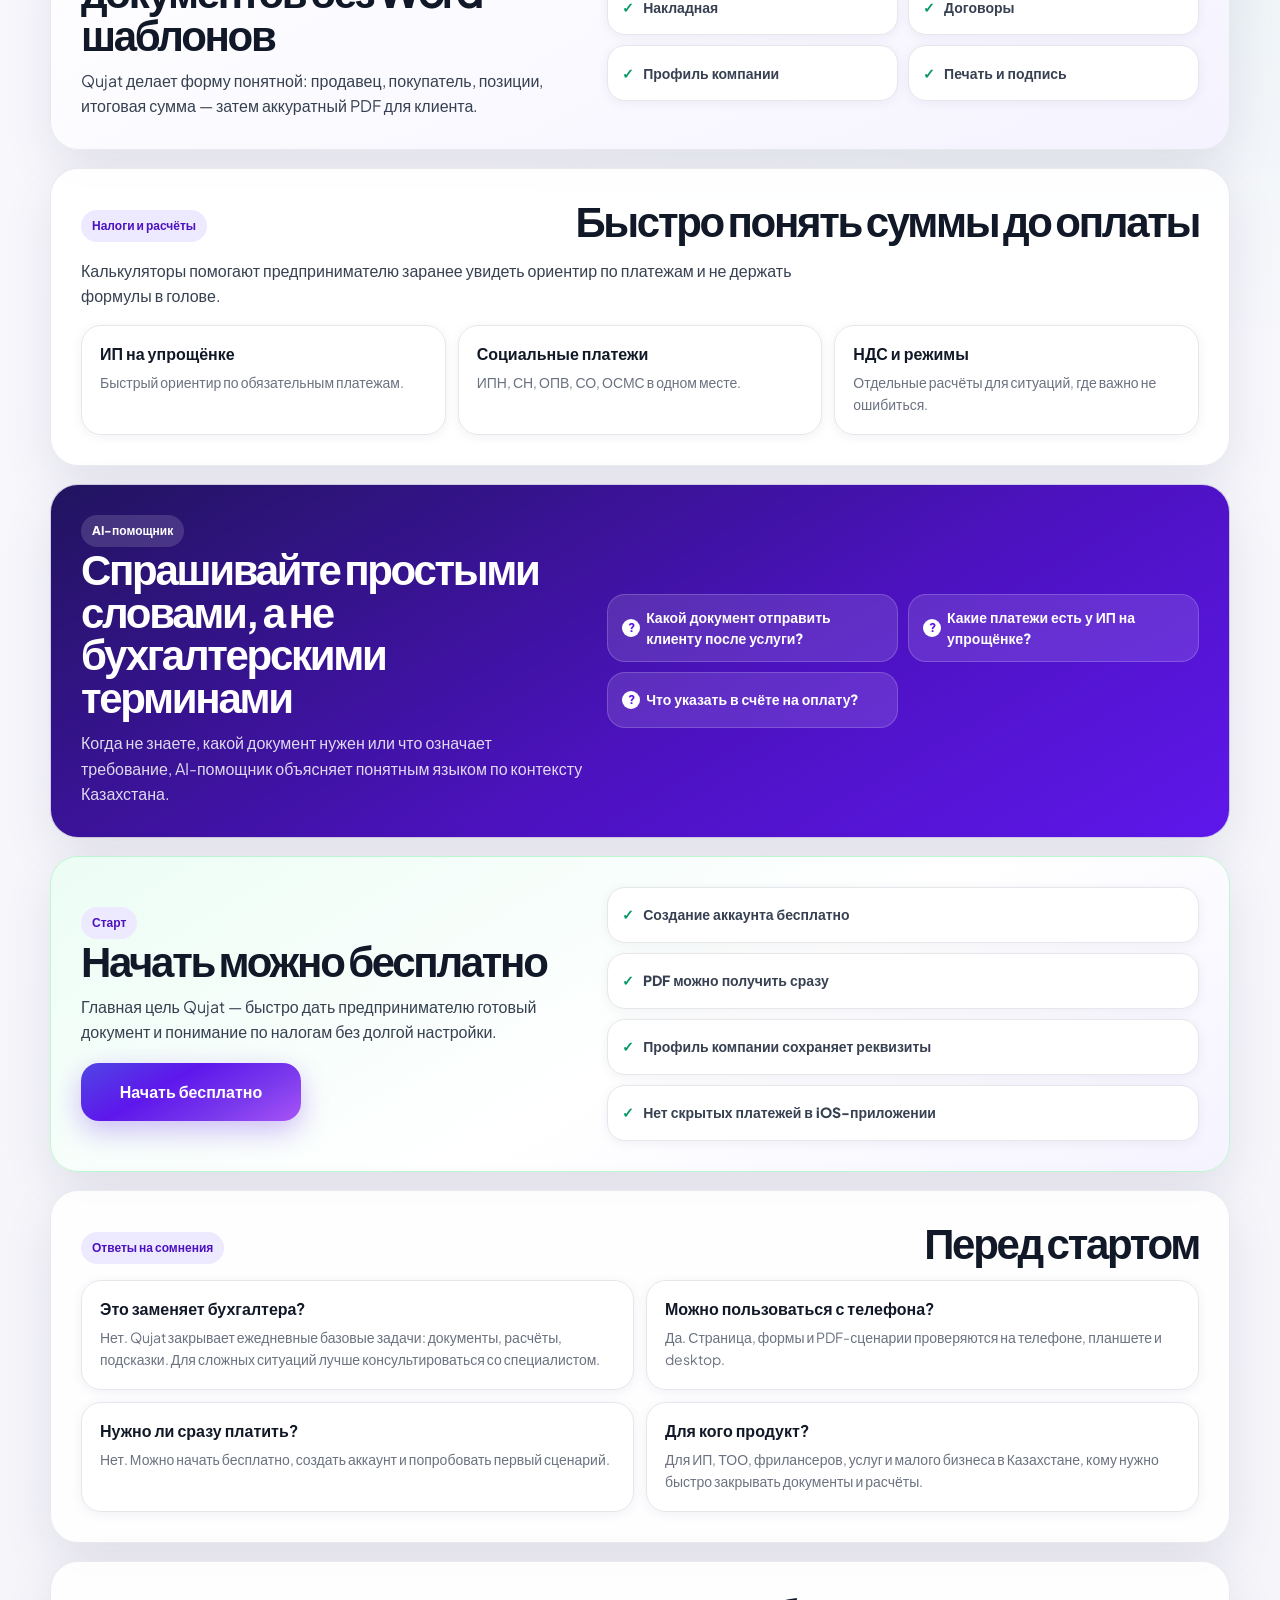
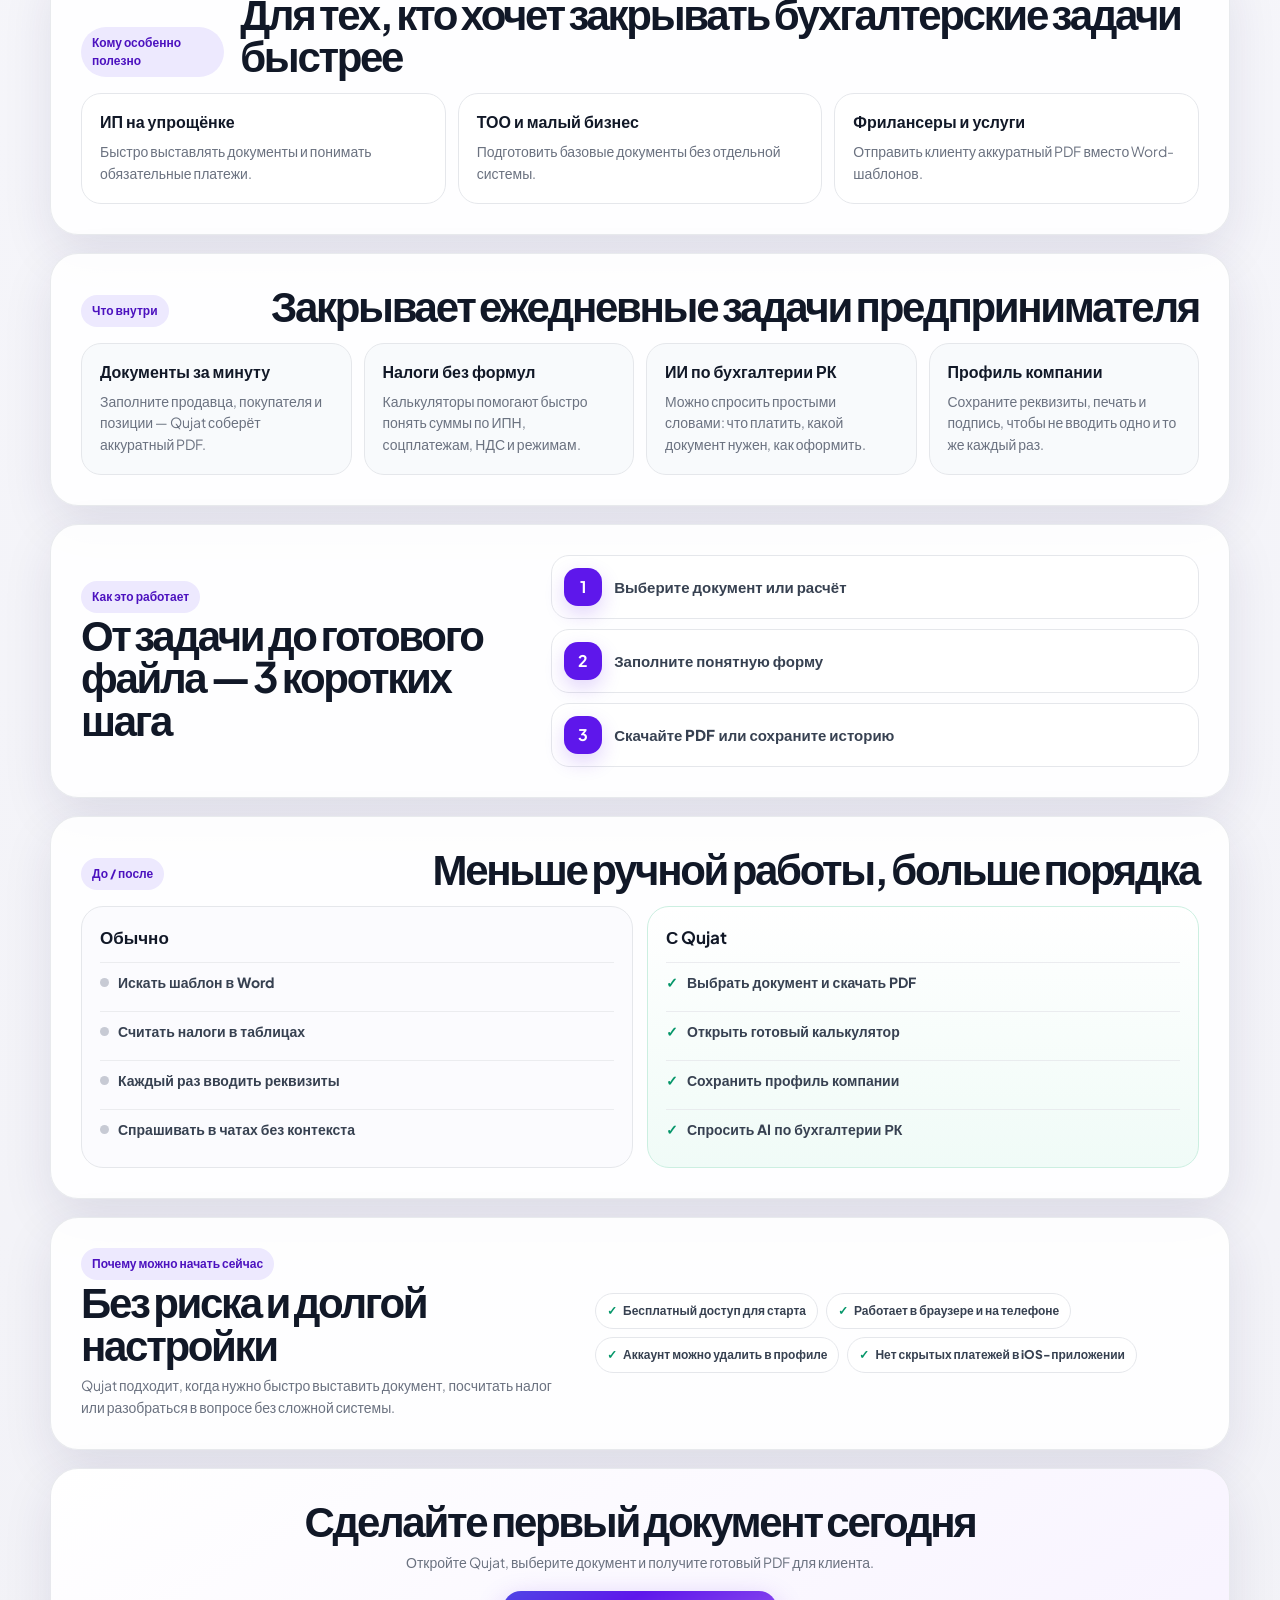
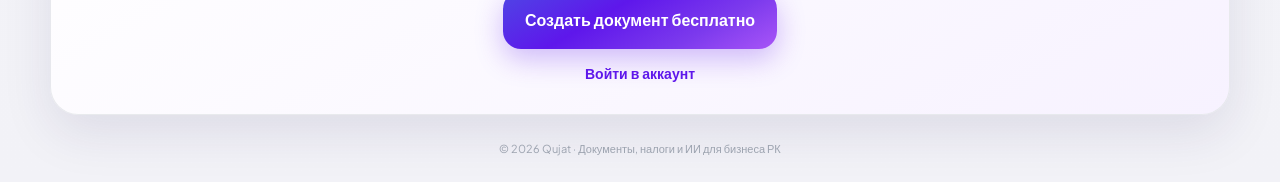
==== commit 2a2472a3: "Make landing page more sales focused" ====
--- a/index.html
+++ b/index.html
@@ -23,8 +23,10 @@
       <a class="topbar-brand" href="/" aria-label="Qujat homepage">Qujat</a>
       <nav class="topbar-nav" aria-label="Main sections">
         <a href="#features" id="nav-features"></a>
-        <a href="#workflow" id="nav-workflow"></a>
-        <a href="#trust" id="nav-trust"></a>
+        <a href="#documents" id="nav-docs"></a>
+        <a href="#taxes" id="nav-taxes"></a>
+        <a href="#price" id="nav-price"></a>
+        <a href="#faq" id="nav-faq"></a>
       </nav>
       <button type="button" class="topbar-cta" id="btn-top-cta"></button>
     </header>
@@ -44,6 +46,7 @@
           <button type="button" class="hero-secondary" id="btn-signup"></button>
         </div>
         <div class="trust-row" id="trust-row"></div>
+        <div class="hero-metrics" id="hero-metrics"></div>
       </div>
       <div class="product-preview" aria-label="Qujat preview">
         <div class="preview-top">
@@ -59,11 +62,14 @@
           <div><span id="preview-tax-label"></span><strong id="preview-tax-value"></strong></div>
           <div><span id="preview-ai-label"></span><strong id="preview-ai-value"></strong></div>
         </div>
+        <div class="preview-list" id="preview-list"></div>
         <div class="preview-bar"><span></span></div>
       </div>
     </section>
 
     <section class="proof-strip fade-up fade-up-d1" id="proof-strip"></section>
+
+    <div id="sales-sections"></div>
 
     <section class="audience-card fade-up fade-up-d2" id="audience">
       <div class="section-head">
@@ -134,17 +140,22 @@
   const COPY = {
     ru: {
       navFeatures: 'Возможности',
+      navDocs: 'Документы',
+      navTaxes: 'Налоги',
+      navPrice: 'Цена',
+      navFaq: 'FAQ',
       navWorkflow: 'Как работает',
       navTrust: 'Безопасно',
       navCta: 'Начать',
       kicker: 'Для ИП и ТОО в Казахстане',
-      title: 'Документы и налоги без 1С, бухгалтера и лишних таблиц',
-      sub: 'Создавайте счета, акты, накладные, считайте налоги 2026 и спрашивайте ИИ-помощника прямо с телефона.',
-      cta: 'Попробовать бесплатно',
-      ctaSub: 'Создать PDF за минуту',
+      title: 'Закройте документы, налоги и вопросы по бухгалтерии за 10 минут в день',
+      sub: 'Qujat помогает предпринимателям в Казахстане выставлять счета, акты и накладные, считать платежи на 2026 год и получать подсказки AI без 1С на старте.',
+      cta: 'Создать первый документ',
+      ctaSub: 'Бесплатно · PDF сразу',
       signup: 'Зарегистрироваться',
       signin: 'Войти в аккаунт',
-      trusts: ['Бесплатный старт', 'PDF сразу', 'Русский / қазақша'],
+      trusts: ['Без банковской карты', 'PDF сразу', 'Русский / қазақша'],
+      metrics: [['1 мин', 'на первый PDF'], ['2026', 'актуальные калькуляторы'], ['3 языка', 'RU · KZ · EN']],
       status: 'готово за 1 мин',
       docType: 'Счёт на оплату',
       docTitle: 'PDF для клиента',
@@ -153,7 +164,45 @@
       taxValue: 'ИПН · СН · ОСМС',
       aiLabel: 'ИИ-помощник',
       aiValue: 'Ответы по РК',
-      proof: ['Счёт, акт, накладная и договоры', 'Калькуляторы ИП и ТОО на 2026', 'Печать и подпись можно загрузить в профиль'],
+      previewList: ['Реквизиты компании сохраняются', 'Печать и подпись можно загрузить', 'История документов под рукой'],
+      proof: ['Не надо собирать шаблоны по чатам', 'Не надо каждый раз вводить реквизиты', 'Не надо держать формулы в Excel'],
+      painKicker: 'Проблема',
+      painTitle: 'У предпринимателя нет времени разбираться в бухгалтерии весь день',
+      painSub: 'Когда клиент просит документ, налоговый срок близко, а бухгалтер занят, нужен быстрый инструмент, который закрывает базовые задачи без лишней системы.',
+      pains: [
+        ['Документ нужен сейчас', 'Счёт, акт или накладная должны уйти клиенту сегодня, а шаблон опять нужно править вручную.'],
+        ['Суммы по налогам непонятны', 'ИПН, СН, ОСМС, НДС и режимы путают, если считать всё в разных таблицах.'],
+        ['Реквизиты теряются', 'Компания, печать, подпись и данные покупателя каждый раз вводятся заново.']
+      ],
+      docsKicker: 'Документы',
+      docsTitle: 'Готовьте базовый пакет документов без Word-шаблонов',
+      docsSub: 'Qujat делает форму понятной: продавец, покупатель, позиции, итоговая сумма — затем аккуратный PDF для клиента.',
+      docs: ['Счёт на оплату', 'Акт выполненных работ', 'Накладная', 'Договоры', 'Профиль компании', 'Печать и подпись'],
+      taxesKicker: 'Налоги и расчёты',
+      taxesTitle: 'Быстро понять суммы до оплаты',
+      taxesSub: 'Калькуляторы помогают предпринимателю заранее увидеть ориентир по платежам и не держать формулы в голове.',
+      taxes: [
+        ['ИП на упрощёнке', 'Быстрый ориентир по обязательным платежам.'],
+        ['Социальные платежи', 'ИПН, СН, ОПВ, СО, ОСМС в одном месте.'],
+        ['НДС и режимы', 'Отдельные расчёты для ситуаций, где важно не ошибиться.']
+      ],
+      aiKicker: 'AI-помощник',
+      aiTitle: 'Спрашивайте простыми словами, а не бухгалтерскими терминами',
+      aiSub: 'Когда не знаете, какой документ нужен или что означает требование, AI-помощник объясняет понятным языком по контексту Казахстана.',
+      aiPrompts: ['Какой документ отправить клиенту после услуги?', 'Какие платежи есть у ИП на упрощёнке?', 'Что указать в счёте на оплату?'],
+      priceKicker: 'Старт',
+      priceTitle: 'Начать можно бесплатно',
+      priceSub: 'Главная цель Qujat — быстро дать предпринимателю готовый документ и понимание по налогам без долгой настройки.',
+      priceItems: ['Создание аккаунта бесплатно', 'PDF можно получить сразу', 'Профиль компании сохраняет реквизиты', 'Нет скрытых платежей в iOS-приложении'],
+      priceCta: 'Начать бесплатно',
+      faqKicker: 'Ответы на сомнения',
+      faqTitle: 'Перед стартом',
+      faq: [
+        ['Это заменяет бухгалтера?', 'Нет. Qujat закрывает ежедневные базовые задачи: документы, расчёты, подсказки. Для сложных ситуаций лучше консультироваться со специалистом.'],
+        ['Можно пользоваться с телефона?', 'Да. Страница, формы и PDF-сценарии проверяются на телефоне, планшете и desktop.'],
+        ['Нужно ли сразу платить?', 'Нет. Можно начать бесплатно, создать аккаунт и попробовать первый сценарий.'],
+        ['Для кого продукт?', 'Для ИП, ТОО, фрилансеров, услуг и малого бизнеса в Казахстане, кому нужно быстро закрывать документы и расчёты.']
+      ],
       audienceKicker: 'Кому особенно полезно',
       audienceTitle: 'Для тех, кто хочет закрывать бухгалтерские задачи быстрее',
       audience: [
@@ -193,17 +242,22 @@
     },
     kz: {
       navFeatures: 'Мүмкіндіктер',
+      navDocs: 'Құжаттар',
+      navTaxes: 'Салық',
+      navPrice: 'Баға',
+      navFaq: 'FAQ',
       navWorkflow: 'Қалай істейді',
       navTrust: 'Қауіпсіз',
       navCta: 'Бастау',
       kicker: 'Қазақстандағы ИП және ТОО үшін',
-      title: '1С-сіз, бухгалтерсіз және артық кестесіз құжат пен салық',
-      sub: 'Счёт, акт, накладная жасаңыз, 2026 салықтарын есептеңіз және AI-көмекшіден телефоннан сұраңыз.',
-      cta: 'Тегін қолданып көру',
-      ctaSub: 'PDF бір минутта',
+      title: 'Құжат, салық және бухгалтерлік сұрақты күніне 10 минутта жабыңыз',
+      sub: 'Qujat Қазақстан кәсіпкерлеріне счёт, акт, накладная жасауға, 2026 төлемдерін есептеуге және 1С-сіз AI-дан түсінікті жауап алуға көмектеседі.',
+      cta: 'Бірінші құжатты жасау',
+      ctaSub: 'Тегін · PDF бірден',
       signup: 'Тіркелу',
       signin: 'Аккаунтқа кіру',
-      trusts: ['Тегін бастау', 'PDF бірден', 'Русский / қазақша'],
+      trusts: ['Карта қажет емес', 'PDF бірден', 'Русский / қазақша'],
+      metrics: [['1 мин', 'бірінші PDF'], ['2026', 'калькуляторлар'], ['3 тіл', 'RU · KZ · EN']],
       status: '1 минутта дайын',
       docType: 'Төлем шоты',
       docTitle: 'Клиентке дайын PDF',
@@ -212,7 +266,45 @@
       taxValue: 'ИПН · СН · ОСМС',
       aiLabel: 'AI-көмекші',
       aiValue: 'ҚР бойынша жауап',
-      proof: ['Счёт, акт, накладная және шарттар', '2026 жылға ИП/ТОО калькуляторлары', 'Профильге мөр мен қолтаңба жүктеуге болады'],
+      previewList: ['Компания реквизиті сақталады', 'Мөр мен қолтаңба жүктеуге болады', 'Құжат тарихы қол астында'],
+      proof: ['Чаттан шаблон іздеудің қажеті жоқ', 'Реквизитті қайта енгізбейсіз', 'Формуланы Excel-де ұстамайсыз'],
+      painKicker: 'Мәселе',
+      painTitle: 'Кәсіпкердің күні бойы бухгалтериямен отыруға уақыты жоқ',
+      painSub: 'Клиент құжат сұрағанда, салық мерзімі жақындағанда немесе бухгалтер бос болмағанда, базалық жұмысты тез жабатын құрал керек.',
+      pains: [
+        ['Құжат дәл қазір керек', 'Счёт, акт немесе накладная клиентке бүгін жіберілуі керек, ал Word шаблон тағы қолмен түзетіледі.'],
+        ['Салық сомасы түсініксіз', 'ИПН, СН, ОСМС, НДС және режимдерді әр кестеде санау шатастырады.'],
+        ['Реквизит жоғалады', 'Компания, мөр, қолтаңба және сатып алушы деректері қайта-қайта енгізіледі.']
+      ],
+      docsKicker: 'Құжаттар',
+      docsTitle: 'Word шаблонсыз базалық құжаттарды дайындаңыз',
+      docsSub: 'Qujat форманы түсінікті етеді: сатушы, сатып алушы, позициялар, қорытынды сома — содан кейін клиентке дайын PDF.',
+      docs: ['Төлем шоты', 'Орындалған жұмыс акті', 'Накладная', 'Шарттар', 'Компания профилі', 'Мөр және қолтаңба'],
+      taxesKicker: 'Салық және есеп',
+      taxesTitle: 'Төлем сомасын алдын ала тез түсіну',
+      taxesSub: 'Калькуляторлар кәсіпкерге төлемдер бойынша бағыт береді және формуланы есте сақтауды қажет етпейді.',
+      taxes: [
+        ['Упрощенкадағы ИП', 'Міндетті төлемдер бойынша тез бағыт.'],
+        ['Әлеуметтік төлемдер', 'ИПН, СН, ОПВ, СО, ОСМС бір жерде.'],
+        ['НДС және режимдер', 'Қате жібермеу маңызды болатын бөлек есептер.']
+      ],
+      aiKicker: 'AI-көмекші',
+      aiTitle: 'Бухгалтерлік терминсіз, қарапайым тілмен сұраңыз',
+      aiSub: 'Қандай құжат керек екенін немесе талап нені білдіретінін білмесеңіз, AI Қазақстан контекстінде түсінікті жауап береді.',
+      aiPrompts: ['Қызметтен кейін клиентке қандай құжат жіберемін?', 'Упрощенкадағы ИП қандай төлемдер төлейді?', 'Төлем шотында не жазылады?'],
+      priceKicker: 'Бастау',
+      priceTitle: 'Тегін бастауға болады',
+      priceSub: 'Qujat мақсаты — кәсіпкерге ұзақ баптаусыз дайын құжат пен салық бойынша түсінік беру.',
+      priceItems: ['Аккаунт жасау тегін', 'PDF бірден алуға болады', 'Компания профилі реквизитті сақтайды', 'iOS-қосымшада жасырын төлем жоқ'],
+      priceCta: 'Тегін бастау',
+      faqKicker: 'Сұрақтар',
+      faqTitle: 'Бастамас бұрын',
+      faq: [
+        ['Бұл бухгалтерді алмастыра ма?', 'Жоқ. Qujat күнделікті базалық жұмысты жабады: құжат, есеп, түсіндірме. Күрделі жағдайда маманмен кеңескен дұрыс.'],
+        ['Телефоннан қолдануға бола ма?', 'Иә. Бет, формалар және PDF сценарийлері телефон, планшет және desktop үшін тексеріледі.'],
+        ['Бірден төлеу керек пе?', 'Жоқ. Тегін бастап, аккаунт жасап, бірінші сценарийді көре аласыз.'],
+        ['Кімге арналған?', 'Қазақстандағы ИП, ТОО, фриланс, қызмет көрсету және шағын бизнеске арналған.']
+      ],
       audienceKicker: 'Кімге пайдалы',
       audienceTitle: 'Бухгалтерлік жұмысты тез жабуды қалайтындарға',
       audience: [
@@ -252,17 +344,22 @@
     },
     en: {
       navFeatures: 'Features',
+      navDocs: 'Docs',
+      navTaxes: 'Taxes',
+      navPrice: 'Price',
+      navFaq: 'FAQ',
       navWorkflow: 'How it works',
       navTrust: 'Trust',
       navCta: 'Start',
       kicker: 'For sole proprietors and companies in Kazakhstan',
-      title: 'Documents and taxes without ERP, accountants, or messy spreadsheets',
-      sub: 'Create invoices, acts, waybills, calculate 2026 taxes, and ask the AI assistant from your phone.',
-      cta: 'Try free',
-      ctaSub: 'Create a PDF in one minute',
+      title: 'Handle documents, taxes, and accounting questions in 10 minutes a day',
+      sub: 'Qujat helps Kazakhstan entrepreneurs create invoices, acts, waybills, estimate 2026 payments, and ask AI for plain-language guidance without starting with heavy ERP.',
+      cta: 'Create first document',
+      ctaSub: 'Free · instant PDF',
       signup: 'Create account',
       signin: 'Sign in',
-      trusts: ['Free to start', 'Instant PDF', 'Russian / Kazakh'],
+      trusts: ['No card required', 'Instant PDF', 'Russian / Kazakh'],
+      metrics: [['1 min', 'to first PDF'], ['2026', 'tax calculators'], ['3 langs', 'RU · KZ · EN']],
       status: 'ready in 1 min',
       docType: 'Invoice',
       docTitle: 'Client-ready PDF',
@@ -271,7 +368,45 @@
       taxValue: 'PIT · social · health',
       aiLabel: 'AI assistant',
       aiValue: 'Kazakhstan answers',
-      proof: ['Invoices, acts, waybills, and contracts', '2026 calculators for Kazakhstan businesses', 'Upload stamp and signature in profile'],
+      previewList: ['Company details stay saved', 'Upload stamp and signature', 'Document history stays nearby'],
+      proof: ['No hunting for templates in chats', 'No retyping company details', 'No formulas scattered in Excel'],
+      painKicker: 'The problem',
+      painTitle: 'Small business owners do not have the whole day for accounting',
+      painSub: 'When a client asks for a document, a tax deadline is close, or your accountant is busy, you need a fast tool for everyday paperwork.',
+      pains: [
+        ['A document is needed now', 'An invoice, act, or waybill must go out today, but the template still needs manual editing.'],
+        ['Tax amounts are unclear', 'PIT, social payments, health payments, VAT, and regimes get messy across spreadsheets.'],
+        ['Company details are repeated', 'Company data, stamp, signature, and buyer details are entered again and again.']
+      ],
+      docsKicker: 'Documents',
+      docsTitle: 'Prepare core paperwork without Word templates',
+      docsSub: 'Qujat keeps the flow simple: seller, buyer, items, total amount, then a clean PDF for your client.',
+      docs: ['Invoice', 'Completion act', 'Waybill', 'Contracts', 'Company profile', 'Stamp and signature'],
+      taxesKicker: 'Taxes and estimates',
+      taxesTitle: 'Understand payment amounts before paying',
+      taxesSub: 'Calculators help entrepreneurs get a practical estimate without keeping formulas in their head.',
+      taxes: [
+        ['Simplified sole proprietor', 'Quick estimate for required payments.'],
+        ['Social payments', 'PIT, social tax, pension, social insurance, health insurance in one place.'],
+        ['VAT and regimes', 'Separate estimates for cases where accuracy matters.']
+      ],
+      aiKicker: 'AI assistant',
+      aiTitle: 'Ask in plain language, not accounting jargon',
+      aiSub: 'When you are unsure which document is needed or what a requirement means, AI explains it in the Kazakhstan context.',
+      aiPrompts: ['Which document should I send after a service?', 'What payments does a simplified sole proprietor have?', 'What should be included in an invoice?'],
+      priceKicker: 'Start',
+      priceTitle: 'You can start free',
+      priceSub: 'Qujat is built to give entrepreneurs a finished document and tax clarity without long setup.',
+      priceItems: ['Free account creation', 'PDF available immediately', 'Company profile saves details', 'No hidden payments in the iOS app'],
+      priceCta: 'Start free',
+      faqKicker: 'Questions',
+      faqTitle: 'Before you start',
+      faq: [
+        ['Does this replace an accountant?', 'No. Qujat covers everyday basic tasks: documents, estimates, and explanations. For complex cases, consult a specialist.'],
+        ['Can I use it from a phone?', 'Yes. The page, forms, and PDF flows are checked for phone, tablet, and desktop.'],
+        ['Do I need to pay immediately?', 'No. You can start free, create an account, and try the first flow.'],
+        ['Who is it for?', 'Sole proprietors, small companies, freelancers, service businesses, and Kazakhstan entrepreneurs who need faster paperwork.']
+      ],
       audienceKicker: 'Best for',
       audienceTitle: 'Small businesses that want accounting tasks done faster',
       audience: [
@@ -311,12 +446,80 @@
     }
   };
 
+  function cards(items) {
+    return items.map(([title, text]) => `<article><h3>${title}</h3><p>${text}</p></article>`).join('');
+  }
+
+  function chips(items) {
+    return items.map((item) => `<span>${item}</span>`).join('');
+  }
+
+  function renderSalesSections(s) {
+    return `
+      <section class="sales-section pain-section fade-up fade-up-d2" id="problems">
+        <div class="sales-copy">
+          <span class="section-kicker">${s.painKicker}</span>
+          <h2>${s.painTitle}</h2>
+          <p>${s.painSub}</p>
+        </div>
+        <div class="pain-grid">${cards(s.pains)}</div>
+      </section>
+
+      <section class="sales-section product-split fade-up fade-up-d2" id="documents">
+        <div class="sales-copy">
+          <span class="section-kicker">${s.docsKicker}</span>
+          <h2>${s.docsTitle}</h2>
+          <p>${s.docsSub}</p>
+        </div>
+        <div class="doc-chip-grid">${chips(s.docs)}</div>
+      </section>
+
+      <section class="sales-section tax-section fade-up fade-up-d2" id="taxes">
+        <div class="section-head">
+          <span>${s.taxesKicker}</span>
+          <h2>${s.taxesTitle}</h2>
+        </div>
+        <p class="section-lead">${s.taxesSub}</p>
+        <div class="tax-grid">${cards(s.taxes)}</div>
+      </section>
+
+      <section class="sales-section ai-section fade-up fade-up-d3">
+        <div class="sales-copy">
+          <span class="section-kicker">${s.aiKicker}</span>
+          <h2>${s.aiTitle}</h2>
+          <p>${s.aiSub}</p>
+        </div>
+        <div class="prompt-stack">${s.aiPrompts.map((item) => `<span>${item}</span>`).join('')}</div>
+      </section>
+
+      <section class="price-section fade-up fade-up-d3" id="price">
+        <div>
+          <span class="section-kicker">${s.priceKicker}</span>
+          <h2>${s.priceTitle}</h2>
+          <p>${s.priceSub}</p>
+          <button type="button" class="hero-cta price-cta" id="btn-price-cta">${s.priceCta}</button>
+        </div>
+        <div class="price-list">${chips(s.priceItems)}</div>
+      </section>
+
+      <section class="faq-section fade-up fade-up-d3" id="faq">
+        <div class="section-head">
+          <span>${s.faqKicker}</span>
+          <h2>${s.faqTitle}</h2>
+        </div>
+        <div class="faq-grid">${s.faq.map(([q, a]) => `<article><h3>${q}</h3><p>${a}</p></article>`).join('')}</div>
+      </section>
+    `;
+  }
+
   function render() {
     const s = COPY[Q.lang()] || COPY.ru;
     document.documentElement.lang = Q.lang() === 'kz' ? 'kk' : Q.lang();
     document.getElementById('nav-features').textContent = s.navFeatures;
-    document.getElementById('nav-workflow').textContent = s.navWorkflow;
-    document.getElementById('nav-trust').textContent = s.navTrust;
+    document.getElementById('nav-docs').textContent = s.navDocs;
+    document.getElementById('nav-taxes').textContent = s.navTaxes;
+    document.getElementById('nav-price').textContent = s.navPrice;
+    document.getElementById('nav-faq').textContent = s.navFaq;
     document.getElementById('btn-top-cta').textContent = s.navCta;
     document.getElementById('hero-kicker').textContent = s.kicker;
     document.getElementById('hero-title').textContent = s.title;
@@ -352,7 +555,11 @@
     document.getElementById('footer').textContent = s.footer;
 
     document.getElementById('trust-row').innerHTML = s.trusts.map((item) => `<span>${item}</span>`).join('');
+    document.getElementById('hero-metrics').innerHTML = s.metrics.map(([num, label]) => `<div><strong>${num}</strong><span>${label}</span></div>`).join('');
+    document.getElementById('preview-list').innerHTML = chips(s.previewList);
     document.getElementById('proof-strip').innerHTML = s.proof.map((item) => `<div>${item}</div>`).join('');
+    document.getElementById('sales-sections').innerHTML = renderSalesSections(s);
+    document.getElementById('btn-price-cta').onclick = () => { location.href = '/app.html'; };
     document.getElementById('audience-grid').innerHTML = s.audience.map(([title, text]) =>
       `<article class="audience-item"><h3>${title}</h3><p>${text}</p></article>`
     ).join('');
--- a/public-ios.css
+++ b/public-ios.css
@@ -5,6 +5,11 @@
   --brand-dark:#5314d4;
   --brand-deep:#4c12bf;
   --hero-grad:linear-gradient(150deg,#4f46e5 0%,#5e17eb 38%,#7c3aed 72%,#a855f7 100%);
+  --accent:#059669;
+  --accent2:#059669;
+  --accent-soft:#ede9fe;
+  --ok-soft:#dcfce7;
+  --surface-2:#f8fafc;
   --bg-ios:#f2f2f7;
   --card:#fff;
   --text:#111827;
@@ -12,6 +17,9 @@
   --muted:#6b7280;
   --line:#e5e7eb;
   --line-2:#d1d5db;
+  --sh-xs:0 2px 12px rgba(40,32,90,.06);
+  --sh-sm:0 10px 28px rgba(40,32,90,.08);
+  --sh-accent:0 10px 28px rgba(94,23,235,.28);
   --ease:cubic-bezier(.22,1,.36,1);
 }
 
@@ -39,7 +47,7 @@
 .ios-shell::after{width:240px;height:240px;bottom:10%;right:-50px;background:rgba(168,85,247,.14)}
 
 .ios-inner{position:relative;z-index:1;max-width:448px;margin:0 auto;width:100%}
-.landing-inner{max-width:1120px}
+.landing-inner{max-width:1180px}
 
 .fade-up{animation:fadeUp .55s var(--ease) both}
 .fade-up-d1{animation-delay:.06s}
@@ -90,8 +98,8 @@
 /* Conversion landing */
 .landing-shell{
   background:
-    radial-gradient(circle at 12% 0%,rgba(94,23,235,.16),transparent 30%),
-    radial-gradient(circle at 88% 12%,rgba(15,184,134,.10),transparent 28%),
+    radial-gradient(circle at 12% 0%,rgba(94,23,235,.22),transparent 31%),
+    radial-gradient(circle at 88% 12%,rgba(5,150,105,.14),transparent 30%),
     linear-gradient(180deg,#fbfbff 0%,#f2f2f7 100%);
 }
 .landing-topbar{
@@ -119,22 +127,23 @@
   outline:3px solid rgba(94,23,235,.24);outline-offset:3px;
 }
 .landing-hero{
-  display:grid;grid-template-columns:minmax(0,1.04fr) minmax(320px,.86fr);gap:22px;align-items:stretch;
-  padding-top:34px;margin-bottom:18px;
-}
-.hero-copy,.product-preview,.section-block,.workflow-card,.objection-card,.bottom-cta,.audience-card,.compare-card{
+  display:grid;grid-template-columns:minmax(0,1.08fr) minmax(330px,.92fr);gap:22px;align-items:stretch;
+  padding-top:26px;margin-bottom:18px;
+}
+.hero-copy,.product-preview,.section-block,.workflow-card,.objection-card,.bottom-cta,.audience-card,.compare-card,
+.sales-section,.price-section,.faq-section{
   background:rgba(255,255,255,.88);border:1px solid rgba(229,231,235,.86);border-radius:28px;
   box-shadow:0 18px 50px rgba(40,32,90,.10);
 }
-.hero-copy{padding:34px;display:flex;flex-direction:column;justify-content:center;min-height:430px}
+.hero-copy{padding:38px;display:flex;flex-direction:column;justify-content:center;min-height:500px}
 .landing-hero .hero-logo{color:var(--brand);margin-bottom:20px}
 .hero-kicker,.section-kicker,.section-head span{
   display:inline-flex;width:max-content;max-width:100%;padding:7px 11px;border-radius:999px;
   background:var(--accent-soft);color:var(--brand-deep);font-size:12px;font-weight:800;
 }
 .landing-hero .hero-title{
-  color:var(--text);font-size:clamp(34px,6vw,64px);line-height:.98;letter-spacing:-.065em;
-  max-width:780px;margin:16px 0 16px;
+  color:var(--text);font-size:clamp(38px,6vw,70px);line-height:.94;letter-spacing:-.07em;
+  max-width:820px;margin:16px 0 18px;
 }
 .landing-hero .hero-sub{
   color:var(--text-2);font-size:clamp(16px,2vw,20px);line-height:1.55;max-width:660px;
@@ -161,6 +170,12 @@
   color:var(--text-2);border-radius:999px;padding:8px 11px;font-size:12px;font-weight:800;
 }
 .trust-row span::before,.objection-list span::before{content:"✓";color:var(--accent2);font-weight:900}
+.hero-metrics{display:grid;grid-template-columns:repeat(3,1fr);gap:10px;margin-top:18px}
+.hero-metrics div{
+  background:#fff;border:1px solid var(--line);border-radius:18px;padding:14px 12px;box-shadow:var(--sh-xs);
+}
+.hero-metrics strong{display:block;color:var(--brand);font-size:22px;line-height:1;font-weight:900;letter-spacing:-.04em}
+.hero-metrics span{display:block;color:var(--muted);font-size:12px;font-weight:800;margin-top:5px}
 
 .product-preview{padding:22px;display:flex;flex-direction:column;justify-content:space-between;overflow:hidden;position:relative}
 .product-preview::before{
@@ -181,19 +196,62 @@
 .preview-grid div{background:var(--surface-2);border:1px solid var(--line);border-radius:18px;padding:14px}
 .preview-grid span{display:block;font-size:11px;color:var(--muted);font-weight:800;margin-bottom:6px}
 .preview-grid strong{font-size:14px;color:var(--text);line-height:1.2}
+.preview-list{display:grid;gap:8px;margin-top:14px}
+.preview-list span{
+  display:flex;align-items:center;gap:8px;font-size:13px;font-weight:800;color:var(--text-2);
+  background:#fff;border:1px solid var(--line);border-radius:14px;padding:10px 12px;
+}
+.preview-list span::before{content:"✓";color:var(--accent2);font-weight:900}
 .preview-bar{height:10px;border-radius:999px;background:#eceaf4;margin-top:16px;overflow:hidden}
 .preview-bar span{display:block;width:68%;height:100%;border-radius:inherit;background:linear-gradient(90deg,var(--brand),var(--accent2))}
 
 .proof-strip{display:grid;grid-template-columns:repeat(3,1fr);gap:10px;margin-bottom:18px}
 .proof-strip div{
-  min-height:72px;background:#fff;border:1px solid var(--line);border-radius:18px;padding:16px;
-  font-size:14px;font-weight:800;color:var(--text-2);box-shadow:var(--sh-xs);
-}
-.section-block,.workflow-card,.objection-card,.bottom-cta,.audience-card,.compare-card{padding:26px;margin-bottom:18px}
+  min-height:78px;background:#fff;border:1px solid var(--line);border-radius:18px;padding:18px;
+  font-size:15px;font-weight:900;color:var(--text);box-shadow:var(--sh-xs);
+}
+.section-block,.workflow-card,.objection-card,.bottom-cta,.audience-card,.compare-card,.sales-section,.price-section,.faq-section{padding:30px;margin-bottom:18px}
 .section-head{display:flex;align-items:flex-end;justify-content:space-between;gap:16px;margin-bottom:16px}
-.section-head h2,.workflow-card h2,.objection-card h2,.bottom-cta h2,.compare-card h2{
-  font-size:clamp(24px,3vw,34px);line-height:1.05;letter-spacing:-.045em;color:var(--text);
-}
+.section-head h2,.workflow-card h2,.objection-card h2,.bottom-cta h2,.compare-card h2,
+.sales-copy h2,.price-section h2,.faq-section h2{
+  font-size:clamp(26px,3.4vw,42px);line-height:1.02;letter-spacing:-.055em;color:var(--text);
+}
+.sales-copy p,.section-lead,.price-section p{font-size:16px;line-height:1.6;color:var(--text-2);max-width:720px;margin-top:12px}
+.pain-section,.product-split,.ai-section,.price-section{
+  display:grid;grid-template-columns:.92fr 1.08fr;gap:22px;align-items:center;
+}
+.pain-section{background:linear-gradient(150deg,#fff 0%,#fff7ed 100%)}
+.pain-grid,.tax-grid,.faq-grid{display:grid;gap:12px}
+.pain-grid{grid-template-columns:repeat(3,1fr)}
+.pain-grid article,.tax-grid article,.faq-grid article{
+  background:#fff;border:1px solid var(--line);border-radius:20px;padding:18px;box-shadow:var(--sh-xs);
+}
+.pain-grid h3,.tax-grid h3,.faq-grid h3{font-size:16px;line-height:1.22;color:var(--text);margin-bottom:9px}
+.pain-grid p,.tax-grid p,.faq-grid p{font-size:14px;line-height:1.55;color:var(--muted)}
+.product-split{background:linear-gradient(150deg,#fff 0%,#f5f3ff 100%)}
+.doc-chip-grid,.price-list,.prompt-stack{
+  display:grid;grid-template-columns:repeat(2,1fr);gap:10px;
+}
+.doc-chip-grid span,.price-list span,.prompt-stack span{
+  min-height:56px;display:flex;align-items:center;gap:9px;background:#fff;border:1px solid var(--line);
+  border-radius:18px;padding:12px 14px;font-size:14px;font-weight:900;color:var(--text-2);box-shadow:var(--sh-xs);
+}
+.doc-chip-grid span::before,.price-list span::before{content:"✓";color:var(--accent2);font-weight:900}
+.tax-section{background:rgba(255,255,255,.92)}
+.tax-grid{grid-template-columns:repeat(3,1fr);margin-top:16px}
+.ai-section{background:linear-gradient(150deg,#21145f 0%,#4c12bf 58%,#5e17eb 100%);color:#fff}
+.ai-section .section-kicker{background:rgba(255,255,255,.14);color:#fff}
+.ai-section h2,.ai-section p{color:#fff}
+.ai-section p{opacity:.84}
+.prompt-stack span{
+  background:rgba(255,255,255,.12);border-color:rgba(255,255,255,.18);color:#fff;
+  box-shadow:none;position:relative;padding-left:38px;
+}
+.prompt-stack span::before{content:"?";position:absolute;left:14px;width:18px;height:18px;border-radius:50%;display:grid;place-items:center;background:#fff;color:var(--brand);font-size:12px;font-weight:900}
+.price-section{background:linear-gradient(150deg,#ecfdf5 0%,#fff 55%,#f5f3ff 100%);border-color:#bbf7d0}
+.price-section .hero-cta{margin-top:18px;align-items:center;text-align:center}
+.price-list{grid-template-columns:1fr}
+.faq-grid{grid-template-columns:repeat(2,1fr)}
 .feature-grid,.audience-grid{display:grid;grid-template-columns:repeat(4,1fr);gap:12px}
 .audience-grid{grid-template-columns:repeat(3,1fr)}
 .feature-card,.audience-item{background:var(--surface-2);border:1px solid var(--line);border-radius:20px;padding:18px}
@@ -234,9 +292,11 @@
 }
 
 @media(max-width:900px){
-  .landing-hero,.workflow-card,.objection-card{grid-template-columns:1fr}
+  .topbar-nav{justify-content:flex-start;overflow:auto;-webkit-overflow-scrolling:touch}
+  .landing-hero,.workflow-card,.objection-card,.pain-section,.product-split,.ai-section,.price-section{grid-template-columns:1fr}
   .hero-copy{min-height:auto;padding:28px 22px}
   .feature-grid{grid-template-columns:repeat(2,1fr)}
+  .pain-grid,.tax-grid{grid-template-columns:1fr}
   .audience-grid{grid-template-columns:1fr}
   .section-head{display:block}
   .section-head h2{margin-top:12px}
@@ -246,16 +306,17 @@
   .landing-shell{padding-left:12px;padding-right:12px}
   .landing-topbar{display:flex}
   .landing-hero{padding-top:54px;gap:12px}
-  .landing-hero .hero-title{font-size:38px}
+  .landing-hero .hero-title{font-size:38px;line-height:.98}
+  .landing-hero .hero-sub{font-size:16px}
   .hero-actions{display:grid;grid-template-columns:1fr;width:100%}
   .hero-cta,.hero-secondary{width:100%;align-items:center;text-align:center}
   .landing-topbar{margin-top:48px;padding:12px;border-radius:22px}
   .topbar-nav{display:none}
   .topbar-cta{min-width:96px}
-  .proof-strip,.feature-grid,.compare-grid{grid-template-columns:1fr}
+  .proof-strip,.feature-grid,.compare-grid,.doc-chip-grid,.prompt-stack,.faq-grid,.hero-metrics{grid-template-columns:1fr}
   .product-preview{padding:16px}
   .doc-card{min-height:180px}
-  .section-block,.workflow-card,.objection-card,.bottom-cta,.audience-card,.compare-card{padding:20px;border-radius:24px}
+  .section-block,.workflow-card,.objection-card,.bottom-cta,.audience-card,.compare-card,.sales-section,.price-section,.faq-section{padding:20px;border-radius:24px}
   .preview-grid{grid-template-columns:1fr}
   .lang-fixed{right:12px}
 }
@@ -353,6 +414,10 @@
 .oauth-apple{background:#000;color:#fff;border-color:#000}
 .oauth-apple:hover{background:#1a1a1a}
 
+.g-oauth-slot{display:flex;justify-content:center;margin-bottom:10px;min-height:0}
+.g-oauth-slot:empty{display:none}
+.g-oauth-slot > div{width:100%!important;display:flex!important;justify-content:center!important}
+
 .oauth-block.hidden{display:none!important}
 
 .chk{display:flex;align-items:flex-start;gap:10px;font-size:12px;color:var(--muted);line-height:1.45;margin:12px 0 4px}
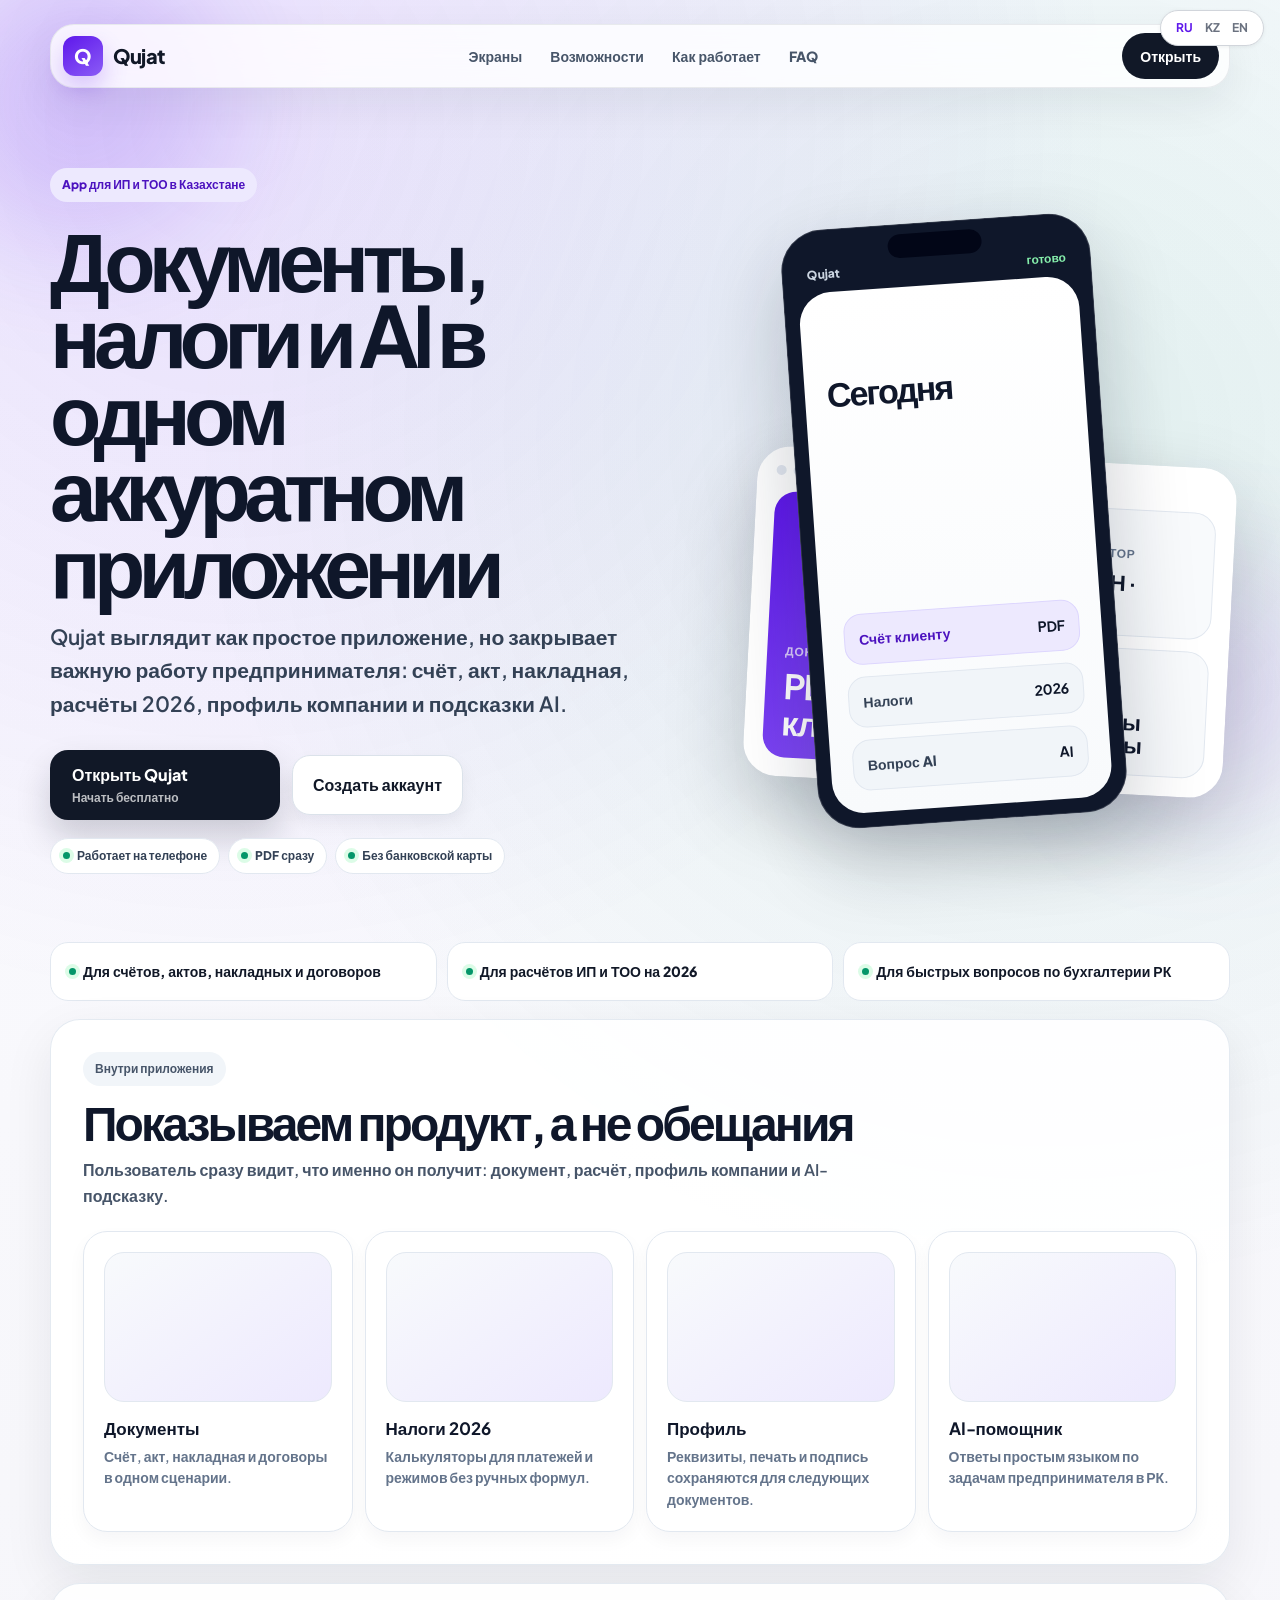
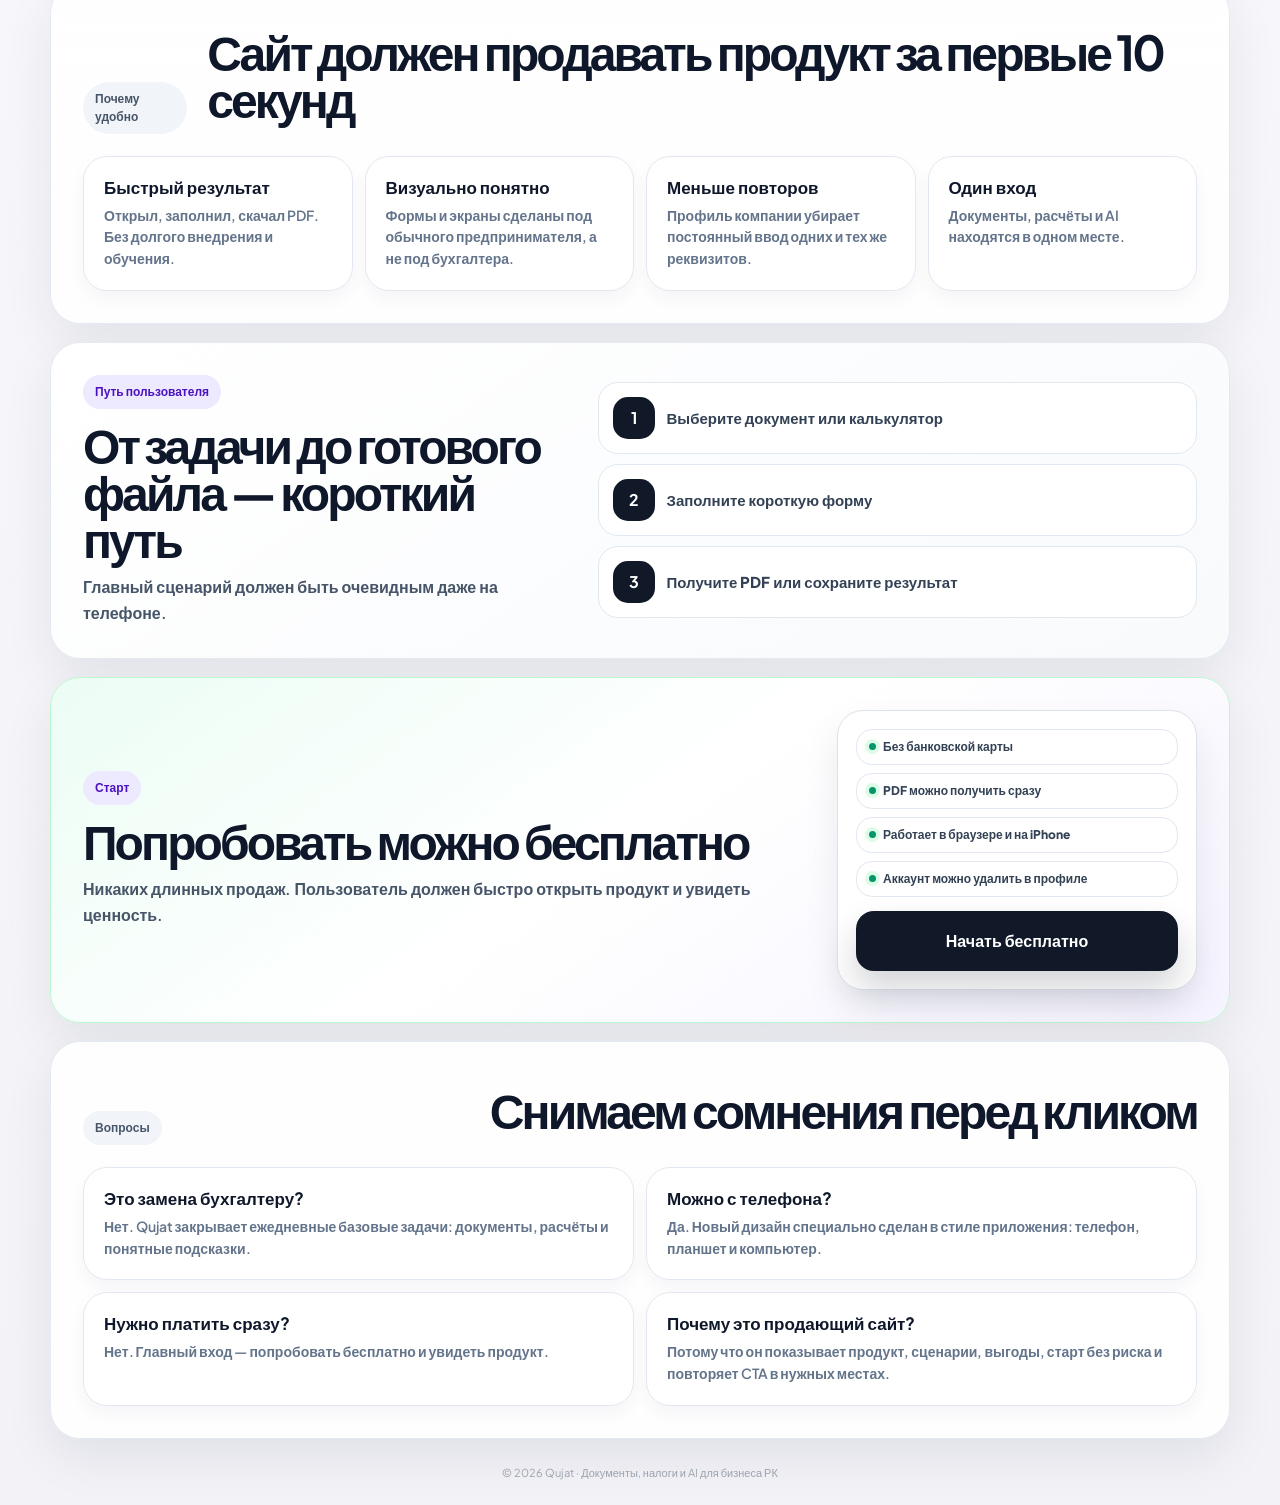
==== commit 07310e54: "Redesign landing as App Store style showcase" ====
--- a/index.html
+++ b/index.html
@@ -3,8 +3,8 @@
 <head>
 <meta charset="UTF-8">
 <meta name="viewport" content="width=device-width, initial-scale=1, viewport-fit=cover">
-<title>Qujat — документы и налоги для ИП и ТОО в Казахстане</title>
-<meta name="description" content="Создавайте счета, акты, накладные и считайте налоги РК за минуту. Qujat помогает ИП и ТОО работать без 1С и бухгалтера на старте.">
+<title>Qujat — документы, налоги и AI для бизнеса в Казахстане</title>
+<meta name="description" content="Qujat помогает ИП и ТОО в Казахстане создавать документы, считать налоги 2026 и получать AI-подсказки с телефона, планшета или компьютера.">
 <link rel="preconnect" href="https://fonts.googleapis.com">
 <link rel="preconnect" href="https://fonts.gstatic.com" crossorigin>
 <link rel="stylesheet" href="public-ios.css">
@@ -17,116 +17,109 @@
   </div>
 </div>
 
-<div class="ios-shell landing-shell">
-  <div class="ios-inner landing-inner">
-    <header class="landing-topbar fade-up" aria-label="Qujat navigation">
-      <a class="topbar-brand" href="/" aria-label="Qujat homepage">Qujat</a>
-      <nav class="topbar-nav" aria-label="Main sections">
+<div class="ios-shell store-shell">
+  <div class="store-inner">
+    <header class="store-nav fade-up" aria-label="Qujat navigation">
+      <a class="store-brand" href="/" aria-label="Qujat homepage">
+        <span class="store-icon">Q</span>
+        <span>Qujat</span>
+      </a>
+      <nav class="store-links" aria-label="Main sections">
+        <a href="#screens" id="nav-screens"></a>
         <a href="#features" id="nav-features"></a>
-        <a href="#documents" id="nav-docs"></a>
-        <a href="#taxes" id="nav-taxes"></a>
-        <a href="#price" id="nav-price"></a>
+        <a href="#workflow" id="nav-workflow"></a>
         <a href="#faq" id="nav-faq"></a>
       </nav>
-      <button type="button" class="topbar-cta" id="btn-top-cta"></button>
+      <button type="button" class="store-nav-cta" id="btn-top-cta"></button>
     </header>
 
     <main>
-    <section class="landing-hero fade-up" aria-labelledby="hero-title">
-      <div class="hero-copy">
-        <div class="hero-logo">Qujat</div>
-        <div class="hero-kicker" id="hero-kicker"></div>
-        <h1 class="hero-title" id="hero-title"></h1>
-        <p class="hero-sub" id="hero-sub"></p>
-        <div class="hero-actions">
-          <button type="button" class="hero-cta" id="btn-cta">
-            <span id="cta-title"></span>
-            <small id="cta-sub"></small>
-          </button>
-          <button type="button" class="hero-secondary" id="btn-signup"></button>
-        </div>
-        <div class="trust-row" id="trust-row"></div>
-        <div class="hero-metrics" id="hero-metrics"></div>
-      </div>
-      <div class="product-preview" aria-label="Qujat preview">
-        <div class="preview-top">
-          <span>Qujat</span>
-          <strong id="preview-status"></strong>
-        </div>
-        <div class="doc-card">
-          <span id="preview-doc-type"></span>
-          <strong id="preview-doc-title"></strong>
-          <small id="preview-doc-sub"></small>
-        </div>
-        <div class="preview-grid">
-          <div><span id="preview-tax-label"></span><strong id="preview-tax-value"></strong></div>
-          <div><span id="preview-ai-label"></span><strong id="preview-ai-value"></strong></div>
-        </div>
-        <div class="preview-list" id="preview-list"></div>
-        <div class="preview-bar"><span></span></div>
-      </div>
-    </section>
-
-    <section class="proof-strip fade-up fade-up-d1" id="proof-strip"></section>
-
-    <div id="sales-sections"></div>
-
-    <section class="audience-card fade-up fade-up-d2" id="audience">
-      <div class="section-head">
-        <span id="audience-kicker"></span>
-        <h2 id="audience-title"></h2>
-      </div>
-      <div class="audience-grid" id="audience-grid"></div>
-    </section>
-
-    <section class="section-block fade-up fade-up-d2" id="features">
-      <div class="section-head">
-        <span id="features-kicker"></span>
-        <h2 id="features-title"></h2>
-      </div>
-      <div class="feature-grid" id="feature-grid"></div>
-    </section>
-
-    <section class="workflow-card fade-up fade-up-d2" id="workflow">
-      <div>
-        <span class="section-kicker" id="workflow-kicker"></span>
-        <h2 id="workflow-title"></h2>
-      </div>
-      <div class="steps" id="steps"></div>
-    </section>
-
-    <section class="compare-card fade-up fade-up-d3">
-      <div class="section-head">
-        <span id="compare-kicker"></span>
-        <h2 id="compare-title"></h2>
-      </div>
-      <div class="compare-grid">
-        <div class="compare-col compare-before">
-          <h3 id="before-title"></h3>
-          <div id="before-list"></div>
-        </div>
-        <div class="compare-col compare-after">
-          <h3 id="after-title"></h3>
-          <div id="after-list"></div>
-        </div>
-      </div>
-    </section>
-
-    <section class="objection-card fade-up fade-up-d3" id="trust">
-      <div>
-        <span class="section-kicker" id="objection-kicker"></span>
-        <h2 id="objection-title"></h2>
-        <p id="objection-sub"></p>
-      </div>
-      <div class="objection-list" id="objection-list"></div>
-    </section>
-
-    <section class="bottom-cta fade-up fade-up-d3">
-      <h2 id="bottom-title"></h2>
-      <p id="bottom-sub"></p>
-      <button type="button" class="hero-cta" id="btn-bottom-cta"></button>
-      <button type="button" class="login-link" id="btn-signin"></button>
-    </section>
+      <section class="store-hero fade-up" aria-labelledby="hero-title">
+        <div class="store-hero-copy">
+          <div class="store-eyebrow" id="hero-kicker"></div>
+          <h1 id="hero-title"></h1>
+          <p id="hero-sub"></p>
+          <div class="store-actions">
+            <button type="button" class="store-primary" id="btn-cta">
+              <span id="cta-title"></span>
+              <small id="cta-sub"></small>
+            </button>
+            <button type="button" class="store-secondary" id="btn-signup"></button>
+          </div>
+          <div class="store-badges" id="trust-row"></div>
+        </div>
+
+        <div class="device-stage" aria-label="Qujat app preview">
+          <div class="device-card device-phone">
+            <div class="device-status"><span>Qujat</span><strong id="phone-status"></strong></div>
+            <div class="app-screen app-home">
+              <div class="screen-title" id="phone-title"></div>
+              <div class="screen-row strong"><span id="phone-doc"></span><b>PDF</b></div>
+              <div class="screen-row"><span id="phone-tax"></span><b>2026</b></div>
+              <div class="screen-row"><span id="phone-ai"></span><b>AI</b></div>
+            </div>
+          </div>
+          <div class="device-card device-tablet">
+            <div class="tablet-bar"><span></span><span></span><span></span></div>
+            <div class="tablet-grid">
+              <div class="tablet-panel primary">
+                <small id="tablet-primary-label"></small>
+                <strong id="tablet-primary-title"></strong>
+              </div>
+              <div class="tablet-panel"><small id="tablet-tax-label"></small><strong id="tablet-tax-title"></strong></div>
+              <div class="tablet-panel"><small id="tablet-profile-label"></small><strong id="tablet-profile-title"></strong></div>
+            </div>
+          </div>
+        </div>
+      </section>
+
+      <section class="store-proof fade-up fade-up-d1" id="proof-strip"></section>
+
+      <section class="store-section fade-up fade-up-d2" id="screens">
+        <div class="store-section-head">
+          <span id="screens-kicker"></span>
+          <h2 id="screens-title"></h2>
+          <p id="screens-sub"></p>
+        </div>
+        <div class="screen-showcase" id="screen-showcase"></div>
+      </section>
+
+      <section class="store-section fade-up fade-up-d2" id="features">
+        <div class="store-section-head compact">
+          <span id="features-kicker"></span>
+          <h2 id="features-title"></h2>
+        </div>
+        <div class="store-feature-grid" id="feature-grid"></div>
+      </section>
+
+      <section class="store-split fade-up fade-up-d3" id="workflow">
+        <div>
+          <span class="store-eyebrow" id="workflow-kicker"></span>
+          <h2 id="workflow-title"></h2>
+          <p id="workflow-sub"></p>
+        </div>
+        <div class="store-steps" id="steps"></div>
+      </section>
+
+      <section class="store-cta-band fade-up fade-up-d3">
+        <div>
+          <span class="store-eyebrow" id="price-kicker"></span>
+          <h2 id="price-title"></h2>
+          <p id="price-sub"></p>
+        </div>
+        <div class="store-price-card">
+          <div id="price-list"></div>
+          <button type="button" class="store-primary wide" id="btn-price-cta"></button>
+        </div>
+      </section>
+
+      <section class="store-section fade-up fade-up-d3" id="faq">
+        <div class="store-section-head compact">
+          <span id="faq-kicker"></span>
+          <h2 id="faq-title"></h2>
+        </div>
+        <div class="store-faq" id="faq-grid"></div>
+      </section>
     </main>
 
     <footer class="ios-footer fade-up fade-up-d3" id="footer"></footer>
@@ -139,386 +132,216 @@
   const Q = window.QujatPublic;
   const COPY = {
     ru: {
+      navScreens: 'Экраны',
       navFeatures: 'Возможности',
-      navDocs: 'Документы',
-      navTaxes: 'Налоги',
-      navPrice: 'Цена',
+      navWorkflow: 'Как работает',
       navFaq: 'FAQ',
-      navWorkflow: 'Как работает',
-      navTrust: 'Безопасно',
-      navCta: 'Начать',
-      kicker: 'Для ИП и ТОО в Казахстане',
-      title: 'Закройте документы, налоги и вопросы по бухгалтерии за 10 минут в день',
-      sub: 'Qujat помогает предпринимателям в Казахстане выставлять счета, акты и накладные, считать платежи на 2026 год и получать подсказки AI без 1С на старте.',
-      cta: 'Создать первый документ',
-      ctaSub: 'Бесплатно · PDF сразу',
-      signup: 'Зарегистрироваться',
-      signin: 'Войти в аккаунт',
-      trusts: ['Без банковской карты', 'PDF сразу', 'Русский / қазақша'],
-      metrics: [['1 мин', 'на первый PDF'], ['2026', 'актуальные калькуляторы'], ['3 языка', 'RU · KZ · EN']],
-      status: 'готово за 1 мин',
-      docType: 'Счёт на оплату',
-      docTitle: 'PDF для клиента',
-      docSub: 'С реквизитами, товарами и итоговой суммой',
-      taxLabel: 'Налоги 2026',
-      taxValue: 'ИПН · СН · ОСМС',
-      aiLabel: 'ИИ-помощник',
-      aiValue: 'Ответы по РК',
-      previewList: ['Реквизиты компании сохраняются', 'Печать и подпись можно загрузить', 'История документов под рукой'],
-      proof: ['Не надо собирать шаблоны по чатам', 'Не надо каждый раз вводить реквизиты', 'Не надо держать формулы в Excel'],
-      painKicker: 'Проблема',
-      painTitle: 'У предпринимателя нет времени разбираться в бухгалтерии весь день',
-      painSub: 'Когда клиент просит документ, налоговый срок близко, а бухгалтер занят, нужен быстрый инструмент, который закрывает базовые задачи без лишней системы.',
-      pains: [
-        ['Документ нужен сейчас', 'Счёт, акт или накладная должны уйти клиенту сегодня, а шаблон опять нужно править вручную.'],
-        ['Суммы по налогам непонятны', 'ИПН, СН, ОСМС, НДС и режимы путают, если считать всё в разных таблицах.'],
-        ['Реквизиты теряются', 'Компания, печать, подпись и данные покупателя каждый раз вводятся заново.']
-      ],
-      docsKicker: 'Документы',
-      docsTitle: 'Готовьте базовый пакет документов без Word-шаблонов',
-      docsSub: 'Qujat делает форму понятной: продавец, покупатель, позиции, итоговая сумма — затем аккуратный PDF для клиента.',
-      docs: ['Счёт на оплату', 'Акт выполненных работ', 'Накладная', 'Договоры', 'Профиль компании', 'Печать и подпись'],
-      taxesKicker: 'Налоги и расчёты',
-      taxesTitle: 'Быстро понять суммы до оплаты',
-      taxesSub: 'Калькуляторы помогают предпринимателю заранее увидеть ориентир по платежам и не держать формулы в голове.',
-      taxes: [
-        ['ИП на упрощёнке', 'Быстрый ориентир по обязательным платежам.'],
-        ['Социальные платежи', 'ИПН, СН, ОПВ, СО, ОСМС в одном месте.'],
-        ['НДС и режимы', 'Отдельные расчёты для ситуаций, где важно не ошибиться.']
-      ],
-      aiKicker: 'AI-помощник',
-      aiTitle: 'Спрашивайте простыми словами, а не бухгалтерскими терминами',
-      aiSub: 'Когда не знаете, какой документ нужен или что означает требование, AI-помощник объясняет понятным языком по контексту Казахстана.',
-      aiPrompts: ['Какой документ отправить клиенту после услуги?', 'Какие платежи есть у ИП на упрощёнке?', 'Что указать в счёте на оплату?'],
+      navCta: 'Открыть',
+      kicker: 'App для ИП и ТОО в Казахстане',
+      title: 'Документы, налоги и AI в одном аккуратном приложении',
+      sub: 'Qujat выглядит как простое приложение, но закрывает важную работу предпринимателя: счёт, акт, накладная, расчёты 2026, профиль компании и подсказки AI.',
+      cta: 'Открыть Qujat',
+      ctaSub: 'Начать бесплатно',
+      signup: 'Создать аккаунт',
+      trusts: ['Работает на телефоне', 'PDF сразу', 'Без банковской карты'],
+      phoneStatus: 'готово',
+      phoneTitle: 'Сегодня',
+      phoneDoc: 'Счёт клиенту',
+      phoneTax: 'Налоги',
+      phoneAi: 'Вопрос AI',
+      tabletPrimaryLabel: 'Документ',
+      tabletPrimaryTitle: 'PDF для клиента',
+      tabletTaxLabel: 'Калькулятор',
+      tabletTaxTitle: 'ИПН · СН · ОСМС',
+      tabletProfileLabel: 'Профиль',
+      tabletProfileTitle: 'Реквизиты сохранены',
+      proof: ['Для счётов, актов, накладных и договоров', 'Для расчётов ИП и ТОО на 2026', 'Для быстрых вопросов по бухгалтерии РК'],
+      screensKicker: 'Внутри приложения',
+      screensTitle: 'Показываем продукт, а не обещания',
+      screensSub: 'Пользователь сразу видит, что именно он получит: документ, расчёт, профиль компании и AI-подсказку.',
+      screens: [
+        ['Документы', 'Счёт, акт, накладная и договоры в одном сценарии.'],
+        ['Налоги 2026', 'Калькуляторы для платежей и режимов без ручных формул.'],
+        ['Профиль', 'Реквизиты, печать и подпись сохраняются для следующих документов.'],
+        ['AI-помощник', 'Ответы простым языком по задачам предпринимателя в РК.']
+      ],
+      featuresKicker: 'Почему удобно',
+      featuresTitle: 'Сайт должен продавать продукт за первые 10 секунд',
+      features: [
+        ['Быстрый результат', 'Открыл, заполнил, скачал PDF. Без долгого внедрения и обучения.'],
+        ['Визуально понятно', 'Формы и экраны сделаны под обычного предпринимателя, а не под бухгалтера.'],
+        ['Меньше повторов', 'Профиль компании убирает постоянный ввод одних и тех же реквизитов.'],
+        ['Один вход', 'Документы, расчёты и AI находятся в одном месте.']
+      ],
+      workflowKicker: 'Путь пользователя',
+      workflowTitle: 'От задачи до готового файла — короткий путь',
+      workflowSub: 'Главный сценарий должен быть очевидным даже на телефоне.',
+      steps: [
+        ['1', 'Выберите документ или калькулятор'],
+        ['2', 'Заполните короткую форму'],
+        ['3', 'Получите PDF или сохраните результат']
+      ],
       priceKicker: 'Старт',
-      priceTitle: 'Начать можно бесплатно',
-      priceSub: 'Главная цель Qujat — быстро дать предпринимателю готовый документ и понимание по налогам без долгой настройки.',
-      priceItems: ['Создание аккаунта бесплатно', 'PDF можно получить сразу', 'Профиль компании сохраняет реквизиты', 'Нет скрытых платежей в iOS-приложении'],
+      priceTitle: 'Попробовать можно бесплатно',
+      priceSub: 'Никаких длинных продаж. Пользователь должен быстро открыть продукт и увидеть ценность.',
+      priceItems: ['Без банковской карты', 'PDF можно получить сразу', 'Работает в браузере и на iPhone', 'Аккаунт можно удалить в профиле'],
       priceCta: 'Начать бесплатно',
-      faqKicker: 'Ответы на сомнения',
-      faqTitle: 'Перед стартом',
+      faqKicker: 'Вопросы',
+      faqTitle: 'Снимаем сомнения перед кликом',
       faq: [
-        ['Это заменяет бухгалтера?', 'Нет. Qujat закрывает ежедневные базовые задачи: документы, расчёты, подсказки. Для сложных ситуаций лучше консультироваться со специалистом.'],
-        ['Можно пользоваться с телефона?', 'Да. Страница, формы и PDF-сценарии проверяются на телефоне, планшете и desktop.'],
-        ['Нужно ли сразу платить?', 'Нет. Можно начать бесплатно, создать аккаунт и попробовать первый сценарий.'],
-        ['Для кого продукт?', 'Для ИП, ТОО, фрилансеров, услуг и малого бизнеса в Казахстане, кому нужно быстро закрывать документы и расчёты.']
-      ],
-      audienceKicker: 'Кому особенно полезно',
-      audienceTitle: 'Для тех, кто хочет закрывать бухгалтерские задачи быстрее',
-      audience: [
-        ['ИП на упрощёнке', 'Быстро выставлять документы и понимать обязательные платежи.'],
-        ['ТОО и малый бизнес', 'Подготовить базовые документы без отдельной системы.'],
-        ['Фрилансеры и услуги', 'Отправить клиенту аккуратный PDF вместо Word-шаблонов.']
-      ],
-      featuresKicker: 'Что внутри',
-      featuresTitle: 'Закрывает ежедневные задачи предпринимателя',
-      features: [
-        ['Документы за минуту', 'Заполните продавца, покупателя и позиции — Qujat соберёт аккуратный PDF.'],
-        ['Налоги без формул', 'Калькуляторы помогают быстро понять суммы по ИПН, соцплатежам, НДС и режимам.'],
-        ['ИИ по бухгалтерии РК', 'Можно спросить простыми словами: что платить, какой документ нужен, как оформить.'],
-        ['Профиль компании', 'Сохраните реквизиты, печать и подпись, чтобы не вводить одно и то же каждый раз.']
-      ],
-      workflowKicker: 'Как это работает',
-      workflowTitle: 'От задачи до готового файла — 3 коротких шага',
-      steps: [
-        ['1', 'Выберите документ или расчёт'],
-        ['2', 'Заполните понятную форму'],
-        ['3', 'Скачайте PDF или сохраните историю']
-      ],
-      compareKicker: 'До / после',
-      compareTitle: 'Меньше ручной работы, больше порядка',
-      beforeTitle: 'Обычно',
-      afterTitle: 'С Qujat',
-      before: ['Искать шаблон в Word', 'Считать налоги в таблицах', 'Каждый раз вводить реквизиты', 'Спрашивать в чатах без контекста'],
-      after: ['Выбрать документ и скачать PDF', 'Открыть готовый калькулятор', 'Сохранить профиль компании', 'Спросить AI по бухгалтерии РК'],
-      objectionKicker: 'Почему можно начать сейчас',
-      objectionTitle: 'Без риска и долгой настройки',
-      objectionSub: 'Qujat подходит, когда нужно быстро выставить документ, посчитать налог или разобраться в вопросе без сложной системы.',
-      objections: ['Бесплатный доступ для старта', 'Работает в браузере и на телефоне', 'Аккаунт можно удалить в профиле', 'Нет скрытых платежей в iOS-приложении'],
-      bottomTitle: 'Сделайте первый документ сегодня',
-      bottomSub: 'Откройте Qujat, выберите документ и получите готовый PDF для клиента.',
-      bottomCta: 'Создать документ бесплатно',
-      footer: '© 2026 Qujat · Документы, налоги и ИИ для бизнеса РК'
+        ['Это замена бухгалтеру?', 'Нет. Qujat закрывает ежедневные базовые задачи: документы, расчёты и понятные подсказки.'],
+        ['Можно с телефона?', 'Да. Новый дизайн специально сделан в стиле приложения: телефон, планшет и компьютер.'],
+        ['Нужно платить сразу?', 'Нет. Главный вход — попробовать бесплатно и увидеть продукт.'],
+        ['Почему это продающий сайт?', 'Потому что он показывает продукт, сценарии, выгоды, старт без риска и повторяет CTA в нужных местах.']
+      ],
+      footer: '© 2026 Qujat · Документы, налоги и AI для бизнеса РК'
     },
     kz: {
+      navScreens: 'Экрандар',
       navFeatures: 'Мүмкіндіктер',
-      navDocs: 'Құжаттар',
-      navTaxes: 'Салық',
-      navPrice: 'Баға',
+      navWorkflow: 'Қалай істейді',
       navFaq: 'FAQ',
-      navWorkflow: 'Қалай істейді',
-      navTrust: 'Қауіпсіз',
-      navCta: 'Бастау',
-      kicker: 'Қазақстандағы ИП және ТОО үшін',
-      title: 'Құжат, салық және бухгалтерлік сұрақты күніне 10 минутта жабыңыз',
-      sub: 'Qujat Қазақстан кәсіпкерлеріне счёт, акт, накладная жасауға, 2026 төлемдерін есептеуге және 1С-сіз AI-дан түсінікті жауап алуға көмектеседі.',
-      cta: 'Бірінші құжатты жасау',
-      ctaSub: 'Тегін · PDF бірден',
-      signup: 'Тіркелу',
-      signin: 'Аккаунтқа кіру',
-      trusts: ['Карта қажет емес', 'PDF бірден', 'Русский / қазақша'],
-      metrics: [['1 мин', 'бірінші PDF'], ['2026', 'калькуляторлар'], ['3 тіл', 'RU · KZ · EN']],
-      status: '1 минутта дайын',
-      docType: 'Төлем шоты',
-      docTitle: 'Клиентке дайын PDF',
-      docSub: 'Реквизит, тауарлар және қорытынды сомамен',
-      taxLabel: '2026 салық',
-      taxValue: 'ИПН · СН · ОСМС',
-      aiLabel: 'AI-көмекші',
-      aiValue: 'ҚР бойынша жауап',
-      previewList: ['Компания реквизиті сақталады', 'Мөр мен қолтаңба жүктеуге болады', 'Құжат тарихы қол астында'],
-      proof: ['Чаттан шаблон іздеудің қажеті жоқ', 'Реквизитті қайта енгізбейсіз', 'Формуланы Excel-де ұстамайсыз'],
-      painKicker: 'Мәселе',
-      painTitle: 'Кәсіпкердің күні бойы бухгалтериямен отыруға уақыты жоқ',
-      painSub: 'Клиент құжат сұрағанда, салық мерзімі жақындағанда немесе бухгалтер бос болмағанда, базалық жұмысты тез жабатын құрал керек.',
-      pains: [
-        ['Құжат дәл қазір керек', 'Счёт, акт немесе накладная клиентке бүгін жіберілуі керек, ал Word шаблон тағы қолмен түзетіледі.'],
-        ['Салық сомасы түсініксіз', 'ИПН, СН, ОСМС, НДС және режимдерді әр кестеде санау шатастырады.'],
-        ['Реквизит жоғалады', 'Компания, мөр, қолтаңба және сатып алушы деректері қайта-қайта енгізіледі.']
-      ],
-      docsKicker: 'Құжаттар',
-      docsTitle: 'Word шаблонсыз базалық құжаттарды дайындаңыз',
-      docsSub: 'Qujat форманы түсінікті етеді: сатушы, сатып алушы, позициялар, қорытынды сома — содан кейін клиентке дайын PDF.',
-      docs: ['Төлем шоты', 'Орындалған жұмыс акті', 'Накладная', 'Шарттар', 'Компания профилі', 'Мөр және қолтаңба'],
-      taxesKicker: 'Салық және есеп',
-      taxesTitle: 'Төлем сомасын алдын ала тез түсіну',
-      taxesSub: 'Калькуляторлар кәсіпкерге төлемдер бойынша бағыт береді және формуланы есте сақтауды қажет етпейді.',
-      taxes: [
-        ['Упрощенкадағы ИП', 'Міндетті төлемдер бойынша тез бағыт.'],
-        ['Әлеуметтік төлемдер', 'ИПН, СН, ОПВ, СО, ОСМС бір жерде.'],
-        ['НДС және режимдер', 'Қате жібермеу маңызды болатын бөлек есептер.']
-      ],
-      aiKicker: 'AI-көмекші',
-      aiTitle: 'Бухгалтерлік терминсіз, қарапайым тілмен сұраңыз',
-      aiSub: 'Қандай құжат керек екенін немесе талап нені білдіретінін білмесеңіз, AI Қазақстан контекстінде түсінікті жауап береді.',
-      aiPrompts: ['Қызметтен кейін клиентке қандай құжат жіберемін?', 'Упрощенкадағы ИП қандай төлемдер төлейді?', 'Төлем шотында не жазылады?'],
+      navCta: 'Ашу',
+      kicker: 'Қазақстандағы ИП және ТОО үшін app',
+      title: 'Құжат, салық және AI бір ұқыпты қолданбада',
+      sub: 'Qujat қарапайым app сияқты көрінеді, бірақ кәсіпкердің маңызды жұмысын жабады: счёт, акт, накладная, 2026 есептері, компания профилі және AI кеңесі.',
+      cta: 'Qujat ашу',
+      ctaSub: 'Тегін бастау',
+      signup: 'Аккаунт жасау',
+      trusts: ['Телефонда жұмыс істейді', 'PDF бірден', 'Карта қажет емес'],
+      phoneStatus: 'дайын',
+      phoneTitle: 'Бүгін',
+      phoneDoc: 'Клиентке счёт',
+      phoneTax: 'Салық',
+      phoneAi: 'AI сұрақ',
+      tabletPrimaryLabel: 'Құжат',
+      tabletPrimaryTitle: 'Клиентке PDF',
+      tabletTaxLabel: 'Калькулятор',
+      tabletTaxTitle: 'ИПН · СН · ОСМС',
+      tabletProfileLabel: 'Профиль',
+      tabletProfileTitle: 'Реквизит сақталды',
+      proof: ['Счёт, акт, накладная және шарттар үшін', '2026 ИП/ТОО есептері үшін', 'ҚР бухгалтериясы бойынша тез сұрақтар үшін'],
+      screensKicker: 'Қолданба ішінде',
+      screensTitle: 'Уәде емес, өнімді көрсетеміз',
+      screensSub: 'Қолданушы бірден не алатынын көреді: құжат, есеп, компания профилі және AI кеңесі.',
+      screens: [
+        ['Құжаттар', 'Счёт, акт, накладная және шарттар бір сценарийде.'],
+        ['2026 салық', 'Қол формуласыз төлемдер мен режимдер калькуляторы.'],
+        ['Профиль', 'Реквизит, мөр және қолтаңба келесі құжаттарға сақталады.'],
+        ['AI-көмекші', 'ҚР кәсіпкерлік сұрақтарына қарапайым тілмен жауап.']
+      ],
+      featuresKicker: 'Неге ыңғайлы',
+      featuresTitle: 'Сайт өнімді алғашқы 10 секундта сатуы керек',
+      features: [
+        ['Тез нәтиже', 'Аштыңыз, толтырдыңыз, PDF жүктедіңіз. Ұзақ үйрену жоқ.'],
+        ['Түсінікті экрандар', 'Форма кәсіпкерге арналған, бухгалтерлік күрделі тілсіз.'],
+        ['Қайта енгізу аз', 'Компания профилі бір реквизитті қайта-қайта жаздырмайды.'],
+        ['Бір жерде', 'Құжат, есеп және AI бір жерде тұрады.']
+      ],
+      workflowKicker: 'Қолданушы жолы',
+      workflowTitle: 'Міндеттен дайын файлға дейін қысқа жол',
+      workflowSub: 'Негізгі сценарий телефонда да бірден түсінікті болуы керек.',
+      steps: [
+        ['1', 'Құжатты немесе калькуляторды таңдаңыз'],
+        ['2', 'Қысқа форманы толтырыңыз'],
+        ['3', 'PDF алыңыз немесе нәтижені сақтаңыз']
+      ],
       priceKicker: 'Бастау',
-      priceTitle: 'Тегін бастауға болады',
-      priceSub: 'Qujat мақсаты — кәсіпкерге ұзақ баптаусыз дайын құжат пен салық бойынша түсінік беру.',
-      priceItems: ['Аккаунт жасау тегін', 'PDF бірден алуға болады', 'Компания профилі реквизитті сақтайды', 'iOS-қосымшада жасырын төлем жоқ'],
+      priceTitle: 'Тегін көруге болады',
+      priceSub: 'Ұзақ сатылым жоқ. Қолданушы өнімді ашып, құндылығын тез көруі керек.',
+      priceItems: ['Карта қажет емес', 'PDF бірден алуға болады', 'Браузерде және iPhone-да жұмыс істейді', 'Аккаунтты профильден өшіруге болады'],
       priceCta: 'Тегін бастау',
       faqKicker: 'Сұрақтар',
-      faqTitle: 'Бастамас бұрын',
+      faqTitle: 'Клик алдындағы күмәнді жабамыз',
       faq: [
-        ['Бұл бухгалтерді алмастыра ма?', 'Жоқ. Qujat күнделікті базалық жұмысты жабады: құжат, есеп, түсіндірме. Күрделі жағдайда маманмен кеңескен дұрыс.'],
-        ['Телефоннан қолдануға бола ма?', 'Иә. Бет, формалар және PDF сценарийлері телефон, планшет және desktop үшін тексеріледі.'],
-        ['Бірден төлеу керек пе?', 'Жоқ. Тегін бастап, аккаунт жасап, бірінші сценарийді көре аласыз.'],
-        ['Кімге арналған?', 'Қазақстандағы ИП, ТОО, фриланс, қызмет көрсету және шағын бизнеске арналған.']
-      ],
-      audienceKicker: 'Кімге пайдалы',
-      audienceTitle: 'Бухгалтерлік жұмысты тез жабуды қалайтындарға',
-      audience: [
-        ['Упрощенкадағы ИП', 'Құжат шығарып, міндетті төлемдерді тез түсіну.'],
-        ['ТОО және шағын бизнес', 'Негізгі құжаттарды ауыр жүйесіз дайындау.'],
-        ['Фриланс және қызмет', 'Клиентке Word орнына ұқыпты PDF жіберу.']
-      ],
-      featuresKicker: 'Ішінде не бар',
-      featuresTitle: 'Кәсіпкердің күнделікті жұмысын жеңілдетеді',
-      features: [
-        ['Құжат бір минутта', 'Сатушы, сатып алушы және позицияларды толтырыңыз — Qujat PDF дайындайды.'],
-        ['Формуласыз салық', 'Калькуляторлар ИПН, соцтөлем, НДС және режимдер бойынша соманы тез көрсетеді.'],
-        ['ҚР бухгалтериясы бойынша AI', 'Қарапайым тілмен сұраңыз: не төлеу керек, қандай құжат керек, қалай рәсімдеу керек.'],
-        ['Компания профилі', 'Реквизит, мөр және қолтаңбаны сақтап, қайта-қайта енгізбейсіз.']
-      ],
-      workflowKicker: 'Қалай жұмыс істейді',
-      workflowTitle: 'Міндеттен дайын файлға дейін — 3 қысқа қадам',
-      steps: [
-        ['1', 'Құжатты немесе есептеуді таңдаңыз'],
-        ['2', 'Түсінікті форманы толтырыңыз'],
-        ['3', 'PDF жүктеңіз немесе тарихта сақтаңыз']
-      ],
-      compareKicker: 'Бұрын / кейін',
-      compareTitle: 'Қол жұмысы азайып, тәртіп көбейеді',
-      beforeTitle: 'Әдетте',
-      afterTitle: 'Qujat-пен',
-      before: ['Word шаблон іздеу', 'Салықты кестеде санау', 'Реквизитті қайта-қайта енгізу', 'Контекстсіз чаттан сұрау'],
-      after: ['Құжат таңдап PDF жүктеу', 'Дайын калькулятор ашу', 'Компания профилін сақтау', 'ҚР бухгалтериясы бойынша AI-дан сұрау'],
-      objectionKicker: 'Неге қазір бастауға болады',
-      objectionTitle: 'Тәуекелсіз және ұзақ баптаусыз',
-      objectionSub: 'Qujat құжат шығару, салық есептеу немесе бухгалтерлік сұрақты тез түсіну керек кезде ыңғайлы.',
-      objections: ['Бастау тегін', 'Браузерде және телефонда жұмыс істейді', 'Аккаунтты профильден өшіруге болады', 'iOS-қосымшада жасырын төлем жоқ'],
-      bottomTitle: 'Бірінші құжатты бүгін жасаңыз',
-      bottomSub: 'Qujat ашыңыз, құжат таңдаңыз және клиентке дайын PDF алыңыз.',
-      bottomCta: 'Құжатты тегін жасау',
+        ['Бұл бухгалтерді алмастыра ма?', 'Жоқ. Qujat күнделікті базалық жұмысты жабады: құжат, есеп және түсінікті кеңес.'],
+        ['Телефоннан бола ма?', 'Иә. Жаңа дизайн app стилінде: телефон, планшет және компьютер.'],
+        ['Бірден төлеу керек пе?', 'Жоқ. Негізгі кіру жолы — тегін байқап көру.'],
+        ['Неге бұл сататын сайт?', 'Өйткені өнімді, сценарийді, пайдаларды, тәуекелсіз стартты көрсетеді және CTA дұрыс қайталанады.']
+      ],
       footer: '© 2026 Qujat · ҚР бизнесіне құжат, салық және AI'
     },
     en: {
+      navScreens: 'Screens',
       navFeatures: 'Features',
-      navDocs: 'Docs',
-      navTaxes: 'Taxes',
-      navPrice: 'Price',
+      navWorkflow: 'Flow',
       navFaq: 'FAQ',
-      navWorkflow: 'How it works',
-      navTrust: 'Trust',
-      navCta: 'Start',
-      kicker: 'For sole proprietors and companies in Kazakhstan',
-      title: 'Handle documents, taxes, and accounting questions in 10 minutes a day',
-      sub: 'Qujat helps Kazakhstan entrepreneurs create invoices, acts, waybills, estimate 2026 payments, and ask AI for plain-language guidance without starting with heavy ERP.',
-      cta: 'Create first document',
-      ctaSub: 'Free · instant PDF',
+      navCta: 'Open',
+      kicker: 'App for Kazakhstan entrepreneurs',
+      title: 'Documents, taxes, and AI in one polished app',
+      sub: 'Qujat looks simple, but handles real daily work: invoices, acts, waybills, 2026 estimates, company profile, and AI guidance.',
+      cta: 'Open Qujat',
+      ctaSub: 'Start free',
       signup: 'Create account',
-      signin: 'Sign in',
-      trusts: ['No card required', 'Instant PDF', 'Russian / Kazakh'],
-      metrics: [['1 min', 'to first PDF'], ['2026', 'tax calculators'], ['3 langs', 'RU · KZ · EN']],
-      status: 'ready in 1 min',
-      docType: 'Invoice',
-      docTitle: 'Client-ready PDF',
-      docSub: 'With company details, items, and totals',
-      taxLabel: '2026 taxes',
-      taxValue: 'PIT · social · health',
-      aiLabel: 'AI assistant',
-      aiValue: 'Kazakhstan answers',
-      previewList: ['Company details stay saved', 'Upload stamp and signature', 'Document history stays nearby'],
-      proof: ['No hunting for templates in chats', 'No retyping company details', 'No formulas scattered in Excel'],
-      painKicker: 'The problem',
-      painTitle: 'Small business owners do not have the whole day for accounting',
-      painSub: 'When a client asks for a document, a tax deadline is close, or your accountant is busy, you need a fast tool for everyday paperwork.',
-      pains: [
-        ['A document is needed now', 'An invoice, act, or waybill must go out today, but the template still needs manual editing.'],
-        ['Tax amounts are unclear', 'PIT, social payments, health payments, VAT, and regimes get messy across spreadsheets.'],
-        ['Company details are repeated', 'Company data, stamp, signature, and buyer details are entered again and again.']
-      ],
-      docsKicker: 'Documents',
-      docsTitle: 'Prepare core paperwork without Word templates',
-      docsSub: 'Qujat keeps the flow simple: seller, buyer, items, total amount, then a clean PDF for your client.',
-      docs: ['Invoice', 'Completion act', 'Waybill', 'Contracts', 'Company profile', 'Stamp and signature'],
-      taxesKicker: 'Taxes and estimates',
-      taxesTitle: 'Understand payment amounts before paying',
-      taxesSub: 'Calculators help entrepreneurs get a practical estimate without keeping formulas in their head.',
-      taxes: [
-        ['Simplified sole proprietor', 'Quick estimate for required payments.'],
-        ['Social payments', 'PIT, social tax, pension, social insurance, health insurance in one place.'],
-        ['VAT and regimes', 'Separate estimates for cases where accuracy matters.']
-      ],
-      aiKicker: 'AI assistant',
-      aiTitle: 'Ask in plain language, not accounting jargon',
-      aiSub: 'When you are unsure which document is needed or what a requirement means, AI explains it in the Kazakhstan context.',
-      aiPrompts: ['Which document should I send after a service?', 'What payments does a simplified sole proprietor have?', 'What should be included in an invoice?'],
+      trusts: ['Works on phone', 'Instant PDF', 'No card required'],
+      phoneStatus: 'ready',
+      phoneTitle: 'Today',
+      phoneDoc: 'Client invoice',
+      phoneTax: 'Taxes',
+      phoneAi: 'AI question',
+      tabletPrimaryLabel: 'Document',
+      tabletPrimaryTitle: 'Client PDF',
+      tabletTaxLabel: 'Calculator',
+      tabletTaxTitle: 'PIT · social · health',
+      tabletProfileLabel: 'Profile',
+      tabletProfileTitle: 'Details saved',
+      proof: ['For invoices, acts, waybills, and contracts', 'For 2026 estimates for small business', 'For quick Kazakhstan accounting questions'],
+      screensKicker: 'Inside the app',
+      screensTitle: 'Show the product, not just promises',
+      screensSub: 'Users immediately see the output: document, estimate, company profile, and AI guidance.',
+      screens: [
+        ['Documents', 'Invoices, acts, waybills, and contracts in one flow.'],
+        ['2026 taxes', 'Payment and regime calculators without manual formulas.'],
+        ['Profile', 'Company details, stamp, and signature stay saved.'],
+        ['AI assistant', 'Plain-language guidance for Kazakhstan business tasks.']
+      ],
+      featuresKicker: 'Why it works',
+      featuresTitle: 'The site must sell the product in the first 10 seconds',
+      features: [
+        ['Fast output', 'Open, fill, download PDF. No long onboarding.'],
+        ['Clear screens', 'Built for entrepreneurs, not accounting jargon.'],
+        ['Less retyping', 'Company profile removes repeated details.'],
+        ['One place', 'Documents, estimates, and AI live together.']
+      ],
+      workflowKicker: 'User path',
+      workflowTitle: 'A short path from task to finished file',
+      workflowSub: 'The main flow should be obvious even on a phone.',
+      steps: [
+        ['1', 'Choose document or calculator'],
+        ['2', 'Fill a short form'],
+        ['3', 'Download PDF or save result']
+      ],
       priceKicker: 'Start',
-      priceTitle: 'You can start free',
-      priceSub: 'Qujat is built to give entrepreneurs a finished document and tax clarity without long setup.',
-      priceItems: ['Free account creation', 'PDF available immediately', 'Company profile saves details', 'No hidden payments in the iOS app'],
+      priceTitle: 'Try it free',
+      priceSub: 'No long sales process. Users should open the product and see value quickly.',
+      priceItems: ['No card required', 'PDF available immediately', 'Works in browser and on iPhone', 'Delete account from profile'],
       priceCta: 'Start free',
       faqKicker: 'Questions',
-      faqTitle: 'Before you start',
+      faqTitle: 'Remove doubts before the click',
       faq: [
-        ['Does this replace an accountant?', 'No. Qujat covers everyday basic tasks: documents, estimates, and explanations. For complex cases, consult a specialist.'],
-        ['Can I use it from a phone?', 'Yes. The page, forms, and PDF flows are checked for phone, tablet, and desktop.'],
-        ['Do I need to pay immediately?', 'No. You can start free, create an account, and try the first flow.'],
-        ['Who is it for?', 'Sole proprietors, small companies, freelancers, service businesses, and Kazakhstan entrepreneurs who need faster paperwork.']
-      ],
-      audienceKicker: 'Best for',
-      audienceTitle: 'Small businesses that want accounting tasks done faster',
-      audience: [
-        ['Sole proprietors', 'Create documents and understand required payments faster.'],
-        ['Small companies', 'Prepare basic paperwork without a heavy system.'],
-        ['Freelancers and services', 'Send a clean PDF instead of editing Word templates.']
-      ],
-      featuresKicker: 'What you get',
-      featuresTitle: 'Daily paperwork for small business, faster',
-      features: [
-        ['Documents in minutes', 'Fill seller, buyer, and items — Qujat generates a clean PDF.'],
-        ['Taxes without formulas', 'Calculators help estimate key payments and regimes quickly.'],
-        ['Kazakhstan accounting AI', 'Ask in plain language what to pay, what document you need, and how to prepare it.'],
-        ['Company profile', 'Save company details, stamp, and signature to avoid repeated typing.']
-      ],
-      workflowKicker: 'How it works',
-      workflowTitle: 'From task to finished file in 3 steps',
-      steps: [
-        ['1', 'Choose a document or calculator'],
-        ['2', 'Fill a simple guided form'],
-        ['3', 'Download PDF or save history']
-      ],
-      compareKicker: 'Before / after',
-      compareTitle: 'Less manual work, more order',
-      beforeTitle: 'Usually',
-      afterTitle: 'With Qujat',
-      before: ['Find a Word template', 'Calculate taxes in spreadsheets', 'Re-enter details every time', 'Ask random chats without context'],
-      after: ['Choose a document and download PDF', 'Use a ready calculator', 'Save company profile once', 'Ask AI about Kazakhstan accounting'],
-      objectionKicker: 'Start safely',
-      objectionTitle: 'No setup burden',
-      objectionSub: 'Qujat is useful when you need a document, tax estimate, or quick accounting explanation without a heavy system.',
-      objections: ['Free access to start', 'Works in browser and on phone', 'Delete account from profile', 'No hidden payments in the iOS app'],
-      bottomTitle: 'Create your first document today',
-      bottomSub: 'Open Qujat, choose a document, and get a client-ready PDF.',
-      bottomCta: 'Create document free',
+        ['Does it replace an accountant?', 'No. Qujat covers everyday basics: documents, estimates, and clear guidance.'],
+        ['Can I use it on phone?', 'Yes. The new design is app-style: phone, tablet, and desktop.'],
+        ['Do I pay immediately?', 'No. The primary path is to try the product free.'],
+        ['Why is this a sales site?', 'It shows product, use cases, benefits, risk-free start, and repeats CTA in the right places.']
+      ],
       footer: '© 2026 Qujat · Documents, taxes, and AI for Kazakhstan business'
     }
   };
 
-  function cards(items) {
+  function renderCards(items) {
     return items.map(([title, text]) => `<article><h3>${title}</h3><p>${text}</p></article>`).join('');
   }
 
-  function chips(items) {
+  function renderChips(items) {
     return items.map((item) => `<span>${item}</span>`).join('');
-  }
-
-  function renderSalesSections(s) {
-    return `
-      <section class="sales-section pain-section fade-up fade-up-d2" id="problems">
-        <div class="sales-copy">
-          <span class="section-kicker">${s.painKicker}</span>
-          <h2>${s.painTitle}</h2>
-          <p>${s.painSub}</p>
-        </div>
-        <div class="pain-grid">${cards(s.pains)}</div>
-      </section>
-
-      <section class="sales-section product-split fade-up fade-up-d2" id="documents">
-        <div class="sales-copy">
-          <span class="section-kicker">${s.docsKicker}</span>
-          <h2>${s.docsTitle}</h2>
-          <p>${s.docsSub}</p>
-        </div>
-        <div class="doc-chip-grid">${chips(s.docs)}</div>
-      </section>
-
-      <section class="sales-section tax-section fade-up fade-up-d2" id="taxes">
-        <div class="section-head">
-          <span>${s.taxesKicker}</span>
-          <h2>${s.taxesTitle}</h2>
-        </div>
-        <p class="section-lead">${s.taxesSub}</p>
-        <div class="tax-grid">${cards(s.taxes)}</div>
-      </section>
-
-      <section class="sales-section ai-section fade-up fade-up-d3">
-        <div class="sales-copy">
-          <span class="section-kicker">${s.aiKicker}</span>
-          <h2>${s.aiTitle}</h2>
-          <p>${s.aiSub}</p>
-        </div>
-        <div class="prompt-stack">${s.aiPrompts.map((item) => `<span>${item}</span>`).join('')}</div>
-      </section>
-
-      <section class="price-section fade-up fade-up-d3" id="price">
-        <div>
-          <span class="section-kicker">${s.priceKicker}</span>
-          <h2>${s.priceTitle}</h2>
-          <p>${s.priceSub}</p>
-          <button type="button" class="hero-cta price-cta" id="btn-price-cta">${s.priceCta}</button>
-        </div>
-        <div class="price-list">${chips(s.priceItems)}</div>
-      </section>
-
-      <section class="faq-section fade-up fade-up-d3" id="faq">
-        <div class="section-head">
-          <span>${s.faqKicker}</span>
-          <h2>${s.faqTitle}</h2>
-        </div>
-        <div class="faq-grid">${s.faq.map(([q, a]) => `<article><h3>${q}</h3><p>${a}</p></article>`).join('')}</div>
-      </section>
-    `;
   }
 
   function render() {
     const s = COPY[Q.lang()] || COPY.ru;
     document.documentElement.lang = Q.lang() === 'kz' ? 'kk' : Q.lang();
+    document.getElementById('nav-screens').textContent = s.navScreens;
     document.getElementById('nav-features').textContent = s.navFeatures;
-    document.getElementById('nav-docs').textContent = s.navDocs;
-    document.getElementById('nav-taxes').textContent = s.navTaxes;
-    document.getElementById('nav-price').textContent = s.navPrice;
+    document.getElementById('nav-workflow').textContent = s.navWorkflow;
     document.getElementById('nav-faq').textContent = s.navFaq;
     document.getElementById('btn-top-cta').textContent = s.navCta;
     document.getElementById('hero-kicker').textContent = s.kicker;
@@ -527,60 +350,46 @@
     document.getElementById('cta-title').textContent = s.cta;
     document.getElementById('cta-sub').textContent = s.ctaSub;
     document.getElementById('btn-signup').textContent = s.signup;
-    document.getElementById('btn-signin').textContent = s.signin;
-    document.getElementById('preview-status').textContent = s.status;
-    document.getElementById('preview-doc-type').textContent = s.docType;
-    document.getElementById('preview-doc-title').textContent = s.docTitle;
-    document.getElementById('preview-doc-sub').textContent = s.docSub;
-    document.getElementById('preview-tax-label').textContent = s.taxLabel;
-    document.getElementById('preview-tax-value').textContent = s.taxValue;
-    document.getElementById('preview-ai-label').textContent = s.aiLabel;
-    document.getElementById('preview-ai-value').textContent = s.aiValue;
-    document.getElementById('audience-kicker').textContent = s.audienceKicker;
-    document.getElementById('audience-title').textContent = s.audienceTitle;
+    document.getElementById('trust-row').innerHTML = renderChips(s.trusts);
+    document.getElementById('phone-status').textContent = s.phoneStatus;
+    document.getElementById('phone-title').textContent = s.phoneTitle;
+    document.getElementById('phone-doc').textContent = s.phoneDoc;
+    document.getElementById('phone-tax').textContent = s.phoneTax;
+    document.getElementById('phone-ai').textContent = s.phoneAi;
+    document.getElementById('tablet-primary-label').textContent = s.tabletPrimaryLabel;
+    document.getElementById('tablet-primary-title').textContent = s.tabletPrimaryTitle;
+    document.getElementById('tablet-tax-label').textContent = s.tabletTaxLabel;
+    document.getElementById('tablet-tax-title').textContent = s.tabletTaxTitle;
+    document.getElementById('tablet-profile-label').textContent = s.tabletProfileLabel;
+    document.getElementById('tablet-profile-title').textContent = s.tabletProfileTitle;
+    document.getElementById('proof-strip').innerHTML = renderChips(s.proof);
+    document.getElementById('screens-kicker').textContent = s.screensKicker;
+    document.getElementById('screens-title').textContent = s.screensTitle;
+    document.getElementById('screens-sub').textContent = s.screensSub;
+    document.getElementById('screen-showcase').innerHTML = renderCards(s.screens);
     document.getElementById('features-kicker').textContent = s.featuresKicker;
     document.getElementById('features-title').textContent = s.featuresTitle;
+    document.getElementById('feature-grid').innerHTML = renderCards(s.features);
     document.getElementById('workflow-kicker').textContent = s.workflowKicker;
     document.getElementById('workflow-title').textContent = s.workflowTitle;
-    document.getElementById('compare-kicker').textContent = s.compareKicker;
-    document.getElementById('compare-title').textContent = s.compareTitle;
-    document.getElementById('before-title').textContent = s.beforeTitle;
-    document.getElementById('after-title').textContent = s.afterTitle;
-    document.getElementById('objection-kicker').textContent = s.objectionKicker;
-    document.getElementById('objection-title').textContent = s.objectionTitle;
-    document.getElementById('objection-sub').textContent = s.objectionSub;
-    document.getElementById('bottom-title').textContent = s.bottomTitle;
-    document.getElementById('bottom-sub').textContent = s.bottomSub;
-    document.getElementById('btn-bottom-cta').textContent = s.bottomCta;
+    document.getElementById('workflow-sub').textContent = s.workflowSub;
+    document.getElementById('steps').innerHTML = s.steps.map(([num, text]) => `<div><strong>${num}</strong><span>${text}</span></div>`).join('');
+    document.getElementById('price-kicker').textContent = s.priceKicker;
+    document.getElementById('price-title').textContent = s.priceTitle;
+    document.getElementById('price-sub').textContent = s.priceSub;
+    document.getElementById('price-list').innerHTML = renderChips(s.priceItems);
+    document.getElementById('btn-price-cta').textContent = s.priceCta;
+    document.getElementById('faq-kicker').textContent = s.faqKicker;
+    document.getElementById('faq-title').textContent = s.faqTitle;
+    document.getElementById('faq-grid').innerHTML = renderCards(s.faq);
     document.getElementById('footer').textContent = s.footer;
-
-    document.getElementById('trust-row').innerHTML = s.trusts.map((item) => `<span>${item}</span>`).join('');
-    document.getElementById('hero-metrics').innerHTML = s.metrics.map(([num, label]) => `<div><strong>${num}</strong><span>${label}</span></div>`).join('');
-    document.getElementById('preview-list').innerHTML = chips(s.previewList);
-    document.getElementById('proof-strip').innerHTML = s.proof.map((item) => `<div>${item}</div>`).join('');
-    document.getElementById('sales-sections').innerHTML = renderSalesSections(s);
-    document.getElementById('btn-price-cta').onclick = () => { location.href = '/app.html'; };
-    document.getElementById('audience-grid').innerHTML = s.audience.map(([title, text]) =>
-      `<article class="audience-item"><h3>${title}</h3><p>${text}</p></article>`
-    ).join('');
-    document.getElementById('feature-grid').innerHTML = s.features.map(([title, text]) =>
-      `<article class="feature-card"><h3>${title}</h3><p>${text}</p></article>`
-    ).join('');
-    document.getElementById('steps').innerHTML = s.steps.map(([num, text]) =>
-      `<div class="step"><strong>${num}</strong><span>${text}</span></div>`
-    ).join('');
-    document.getElementById('before-list').innerHTML = s.before.map((item) => `<span>${item}</span>`).join('');
-    document.getElementById('after-list').innerHTML = s.after.map((item) => `<span>${item}</span>`).join('');
-    document.getElementById('objection-list').innerHTML = s.objections.map((item) => `<span>${item}</span>`).join('');
   }
 
   window.onLangChange = render;
-
   document.getElementById('btn-cta').onclick = () => { location.href = '/app.html'; };
   document.getElementById('btn-top-cta').onclick = () => { location.href = '/app.html'; };
   document.getElementById('btn-signup').onclick = () => { location.href = '/auth/?mode=register'; };
-  document.getElementById('btn-bottom-cta').onclick = () => { location.href = '/app.html'; };
-  document.getElementById('btn-signin').onclick = () => { location.href = '/auth/'; };
+  document.getElementById('btn-price-cta').onclick = () => { location.href = '/app.html'; };
 
   Q.mountLangPill(document.body);
   render();
--- a/public-ios.css
+++ b/public-ios.css
@@ -434,4 +434,124 @@
   padding:8px 12px;background:#f3f4f6;border-radius:12px;word-break:break-all;
 }
 
+/* App Store style landing */
+.store-shell{
+  background:
+    radial-gradient(circle at 18% 4%,rgba(94,23,235,.12),transparent 28%),
+    radial-gradient(circle at 82% 14%,rgba(5,150,105,.10),transparent 30%),
+    linear-gradient(180deg,#fbfbff 0%,#f7f7fb 48%,#f2f2f7 100%);
+}
+.store-inner{position:relative;z-index:1;max-width:1180px;margin:0 auto;width:100%}
+.store-nav{
+  min-height:64px;display:flex;align-items:center;justify-content:space-between;gap:18px;
+  margin:8px 0 18px;padding:8px 10px 8px 12px;border:1px solid rgba(229,231,235,.88);
+  border-radius:24px;background:rgba(255,255,255,.82);box-shadow:0 16px 44px rgba(17,24,39,.07);
+  -webkit-backdrop-filter:blur(18px) saturate(160%);backdrop-filter:blur(18px) saturate(160%);
+}
+.store-brand{display:inline-flex;align-items:center;gap:10px;color:#111827;text-decoration:none;font-size:20px;font-weight:900;letter-spacing:-.04em}
+.store-icon{width:40px;height:40px;display:grid;place-items:center;border-radius:12px;background:linear-gradient(145deg,#5e17eb,#8b5cf6);color:#fff;box-shadow:0 12px 24px rgba(94,23,235,.22)}
+.store-links{display:flex;align-items:center;justify-content:center;gap:4px;flex:1}
+.store-links a{min-height:44px;display:inline-flex;align-items:center;padding:0 12px;border-radius:999px;color:#475569;text-decoration:none;font-size:14px;font-weight:800;white-space:nowrap}
+.store-links a:hover,.store-links a:focus{background:#f3f4f6;color:#111827}
+.store-nav-cta{min-height:46px;padding:0 18px;border:0;border-radius:999px;background:#111827;color:#fff;font:inherit;font-size:14px;font-weight:900;cursor:pointer}
+.store-hero{display:grid;grid-template-columns:minmax(0,1fr) minmax(420px,.92fr);gap:26px;align-items:center;padding:26px 0 22px}
+.store-hero-copy{padding:36px 8px 36px 0}
+.store-eyebrow{display:inline-flex;width:max-content;max-width:100%;padding:8px 12px;border-radius:999px;background:#ede9fe;color:#4c12bf;font-size:12px;font-weight:900}
+.store-hero h1{font-size:clamp(44px,7vw,84px);line-height:.91;letter-spacing:-.08em;color:#0f172a;margin:18px 0}
+.store-hero p{max-width:690px;color:#334155;font-size:clamp(17px,2vw,21px);line-height:1.58;font-weight:600}
+.store-actions{display:flex;align-items:center;gap:12px;flex-wrap:wrap;margin-top:30px}
+.store-primary,.store-secondary{
+  border:0;font:inherit;cursor:pointer;min-height:60px;border-radius:18px;-webkit-tap-highlight-color:transparent;
+  transition:transform .18s var(--ease),box-shadow .18s var(--ease),background .18s var(--ease);
+}
+.store-primary{display:inline-flex;flex-direction:column;align-items:flex-start;justify-content:center;min-width:230px;padding:13px 22px;background:#111827;color:#fff;font-weight:900;box-shadow:0 18px 34px rgba(17,24,39,.18)}
+.store-primary small{font-size:12px;margin-top:2px;color:rgba(255,255,255,.72);font-weight:800}
+.store-primary.wide{width:100%;align-items:center;text-align:center}
+.store-secondary{padding:0 20px;background:#fff;color:#111827;border:1px solid #dbe2ea;font-weight:900;box-shadow:0 8px 18px rgba(15,23,42,.06)}
+.store-primary:active,.store-secondary:active,.store-nav-cta:active{transform:scale(.985)}
+.store-badges{display:flex;flex-wrap:wrap;gap:8px;margin-top:18px}
+.store-badges span,.store-proof span,.store-price-card span{display:inline-flex;align-items:center;gap:7px;border:1px solid #e2e8f0;background:#fff;color:#334155;border-radius:999px;padding:8px 12px;font-size:12px;font-weight:900}
+.store-badges span::before,.store-proof span::before,.store-price-card span::before{content:"";width:7px;height:7px;border-radius:50%;background:#059669;box-shadow:0 0 0 4px #dcfce7}
+.device-stage{min-height:560px;position:relative;display:grid;place-items:center}
+.device-card{background:#0f172a;border:1px solid rgba(255,255,255,.16);box-shadow:0 32px 80px rgba(15,23,42,.22)}
+.device-phone{width:min(310px,78vw);height:600px;border-radius:42px;padding:14px;color:#fff;position:relative;z-index:2;transform:rotate(-4deg)}
+.device-phone::before{content:"";position:absolute;top:9px;left:50%;width:94px;height:24px;transform:translateX(-50%);border-radius:999px;background:#020617;z-index:3}
+.device-status{height:48px;display:flex;align-items:flex-end;justify-content:space-between;padding:0 10px 9px;color:#cbd5e1;font-size:12px;font-weight:900}
+.device-status strong{color:#86efac}
+.app-screen{height:calc(100% - 48px);border-radius:32px;background:linear-gradient(180deg,#fff,#f8fafc);color:#0f172a;padding:22px;display:flex;flex-direction:column;justify-content:flex-end;gap:12px}
+.screen-title{font-size:34px;font-weight:900;letter-spacing:-.06em;margin-bottom:auto;padding-top:54px}
+.screen-row{display:flex;align-items:center;justify-content:space-between;gap:12px;background:#f1f5f9;border:1px solid #e2e8f0;border-radius:18px;padding:14px;font-size:14px;font-weight:900;color:#334155}
+.screen-row.strong{background:#ede9fe;color:#4c12bf;border-color:#ddd6fe}
+.screen-row b{color:#0f172a}
+.device-tablet{position:absolute;right:0;bottom:34px;width:min(480px,74vw);height:330px;border-radius:34px;padding:18px;background:#fff;z-index:1;transform:rotate(3deg)}
+.tablet-bar{display:flex;gap:7px;margin-bottom:16px}
+.tablet-bar span{width:10px;height:10px;border-radius:50%;background:#e2e8f0}
+.tablet-grid{height:calc(100% - 26px);display:grid;grid-template-columns:1.2fr 1fr;grid-template-rows:1fr 1fr;gap:12px}
+.tablet-panel{border-radius:22px;background:#f8fafc;border:1px solid #e2e8f0;padding:18px;display:flex;flex-direction:column;justify-content:flex-end}
+.tablet-panel.primary{grid-row:1 / 3;background:linear-gradient(145deg,#5e17eb,#8b5cf6);color:#fff;border:0}
+.tablet-panel small{font-size:12px;font-weight:900;color:#64748b;text-transform:uppercase;letter-spacing:.06em}
+.tablet-panel.primary small{color:rgba(255,255,255,.74)}
+.tablet-panel strong{font-size:22px;line-height:1.04;letter-spacing:-.04em;color:#0f172a;margin-top:8px}
+.tablet-panel.primary strong{font-size:34px;color:#fff}
+.store-proof{display:grid;grid-template-columns:repeat(3,1fr);gap:10px;margin:10px 0 18px}
+.store-proof span{border-radius:18px;padding:18px;justify-content:flex-start;font-size:14px;color:#111827}
+.store-section,.store-split,.store-cta-band{background:rgba(255,255,255,.9);border:1px solid rgba(226,232,240,.9);border-radius:30px;box-shadow:0 18px 50px rgba(15,23,42,.08);padding:32px;margin-bottom:18px}
+.store-section-head{max-width:780px;margin-bottom:22px}
+.store-section-head.compact{display:flex;align-items:flex-end;justify-content:space-between;gap:20px;max-width:none}
+.store-section-head span{display:inline-flex;width:max-content;max-width:100%;padding:8px 12px;border-radius:999px;background:#f1f5f9;color:#475569;font-size:12px;font-weight:900}
+.store-section h2,.store-split h2,.store-cta-band h2{font-size:clamp(28px,4vw,48px);line-height:.98;letter-spacing:-.06em;color:#0f172a;margin:12px 0}
+.store-section p,.store-split p,.store-cta-band p{font-size:16px;line-height:1.62;color:#475569;font-weight:600}
+.screen-showcase{display:grid;grid-template-columns:repeat(4,1fr);gap:12px}
+.screen-showcase article,.store-feature-grid article,.store-faq article{border:1px solid #e2e8f0;background:#fff;border-radius:24px;padding:20px;box-shadow:0 8px 18px rgba(15,23,42,.04)}
+.screen-showcase article::before{content:"";display:block;width:100%;height:150px;border-radius:20px;margin-bottom:16px;background:linear-gradient(145deg,#f8fafc,#ede9fe);border:1px solid #e2e8f0}
+.screen-showcase h3,.store-feature-grid h3,.store-faq h3{font-size:17px;line-height:1.18;color:#0f172a;margin-bottom:8px}
+.screen-showcase p,.store-feature-grid p,.store-faq p{font-size:14px;line-height:1.55;color:#64748b}
+.store-feature-grid{display:grid;grid-template-columns:repeat(4,1fr);gap:12px}
+.store-split{display:grid;grid-template-columns:.9fr 1.1fr;gap:24px;align-items:center;background:linear-gradient(145deg,#fff,#f8fafc)}
+.store-steps{display:grid;gap:10px}
+.store-steps div{display:flex;align-items:center;gap:12px;background:#fff;border:1px solid #e2e8f0;border-radius:20px;padding:14px}
+.store-steps strong{width:42px;height:42px;display:grid;place-items:center;border-radius:15px;background:#111827;color:#fff;flex:0 0 auto}
+.store-steps span{font-size:15px;font-weight:900;color:#334155}
+.store-cta-band{display:grid;grid-template-columns:1fr 360px;gap:24px;align-items:center;background:linear-gradient(145deg,#ecfdf5,#fff 48%,#f5f3ff);border-color:#bbf7d0}
+.store-price-card{background:#fff;border:1px solid #dbe2ea;border-radius:26px;padding:18px;box-shadow:0 18px 36px rgba(15,23,42,.08)}
+.store-price-card div{display:grid;gap:8px;margin-bottom:14px}
+.store-price-card span{border-radius:16px;justify-content:flex-start}
+.store-faq{display:grid;grid-template-columns:repeat(2,1fr);gap:12px}
+.store-brand:focus-visible,.store-links a:focus-visible,.store-nav-cta:focus-visible,.store-primary:focus-visible,.store-secondary:focus-visible{outline:3px solid rgba(94,23,235,.24);outline-offset:3px}
+
+@media(hover:hover){
+  .store-primary:hover,.store-secondary:hover,.store-nav-cta:hover{transform:translateY(-1px)}
+  .screen-showcase article:hover,.store-feature-grid article:hover{transform:translateY(-2px);transition:transform .18s var(--ease)}
+}
+
+@media(max-width:960px){
+  .store-links{justify-content:flex-start;overflow:auto;-webkit-overflow-scrolling:touch}
+  .store-hero,.store-split,.store-cta-band{grid-template-columns:1fr}
+  .store-hero-copy{padding:22px 0}
+  .device-stage{min-height:520px}
+  .device-tablet{right:4%;bottom:18px}
+  .store-proof,.screen-showcase,.store-feature-grid{grid-template-columns:repeat(2,1fr)}
+  .store-section-head.compact{display:block}
+}
+
+@media(max-width:640px){
+  .store-shell{padding-left:12px;padding-right:12px}
+  .store-nav{margin-top:48px;border-radius:22px;padding:10px 12px}
+  .store-links{display:none}
+  .store-brand{font-size:18px}
+  .store-icon{width:38px;height:38px}
+  .store-hero{padding-top:10px;gap:8px}
+  .store-hero h1{font-size:42px;line-height:.96}
+  .store-hero p{font-size:16px}
+  .store-actions{display:grid;grid-template-columns:1fr;width:100%}
+  .store-primary,.store-secondary{width:100%;align-items:center;text-align:center}
+  .store-badges,.store-proof,.screen-showcase,.store-feature-grid,.store-faq{grid-template-columns:1fr}
+  .store-badges{display:grid}
+  .device-stage{min-height:610px}
+  .device-phone{width:min(300px,86vw);height:580px;transform:none}
+  .device-tablet{display:none}
+  .store-section,.store-split,.store-cta-band{padding:22px;border-radius:26px}
+  .screen-showcase article::before{height:110px}
+}
+
 @media(prefers-reduced-motion:reduce){*{animation:none!important;transition:none!important}}
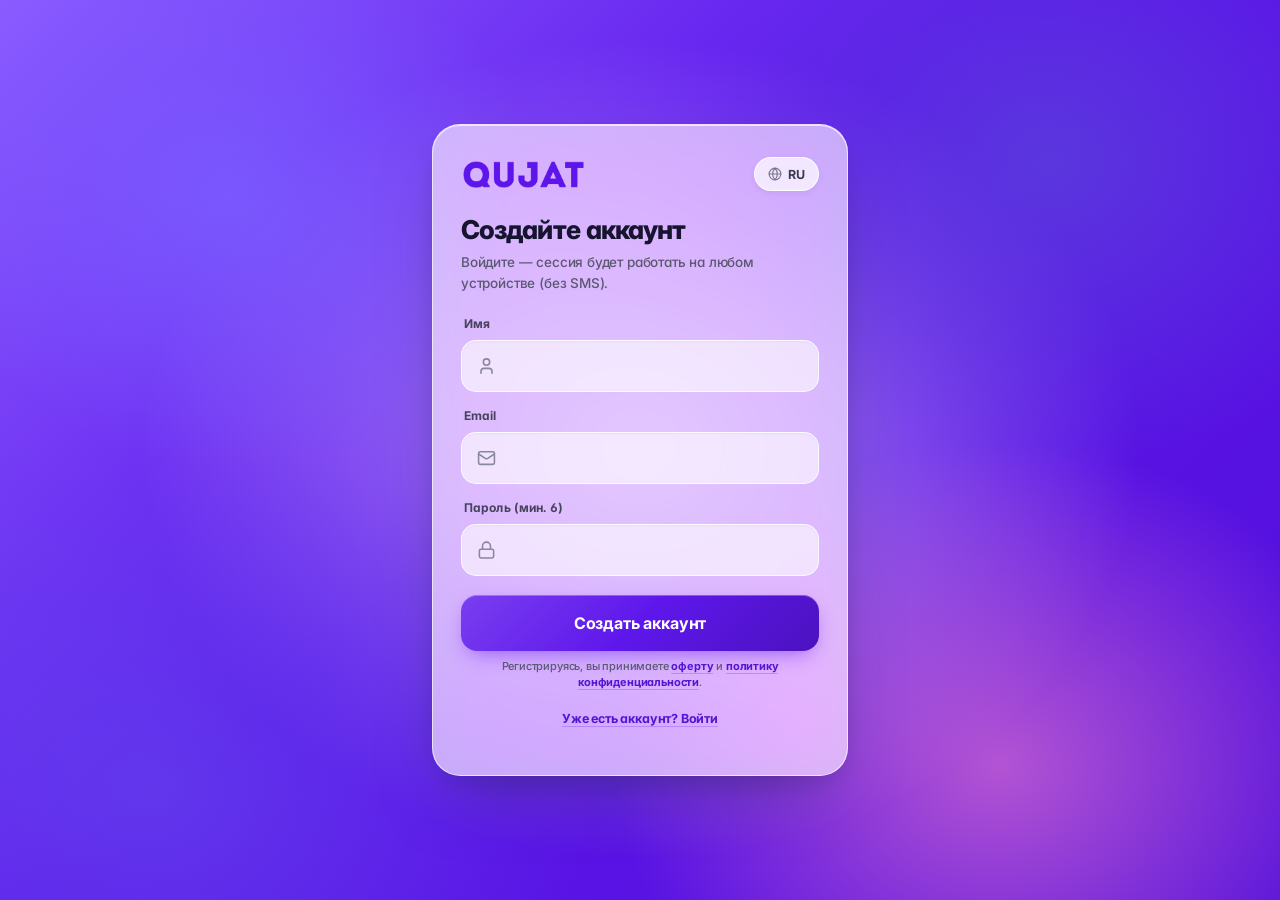
==== commit d0d242cc: "app.qujat.digital: вход/регистрация сразу (без лендинга) → после входа Главная - app.html: gate один" ====
--- a/index.html
+++ b/index.html
@@ -1,406 +1,29 @@
-<!DOCTYPE html>
+<!doctype html>
 <html lang="ru">
 <head>
-<meta charset="UTF-8">
+<meta charset="utf-8">
 <meta name="viewport" content="width=device-width, initial-scale=1, viewport-fit=cover">
-<title>Qujat — документы, налоги и AI для бизнеса в Казахстане</title>
-<meta name="description" content="Qujat помогает ИП и ТОО в Казахстане создавать документы, считать налоги 2026 и получать AI-подсказки с телефона, планшета или компьютера.">
-<link rel="preconnect" href="https://fonts.googleapis.com">
-<link rel="preconnect" href="https://fonts.gstatic.com" crossorigin>
-<link rel="stylesheet" href="public-ios.css">
+<title>Qujat — вход</title>
+<meta name="robots" content="noindex">
+<meta http-equiv="refresh" content="0; url=/app.html">
+<link rel="icon" href="/qujat-logo.png">
+<style>
+  html,body{height:100%;margin:0}
+  body{display:flex;flex-direction:column;align-items:center;justify-content:center;gap:22px;
+       background:#f7f8fb;font-family:-apple-system,BlinkMacSystemFont,"Segoe UI",Inter,Roboto,sans-serif;color:#5810E8}
+  .wm{font-size:34px;font-weight:800;letter-spacing:-.03em}
+  .sp{width:30px;height:30px;border:3px solid #e3d7fc;border-top-color:#5810E8;border-radius:50%;animation:s .8s linear infinite}
+  @keyframes s{to{transform:rotate(360deg)}}
+  a{color:#5810E8;font-weight:700;text-decoration:none;font-size:14px}
+</style>
 </head>
 <body>
-<div class="lang-fixed">
-  <div style="position:relative">
-    <button type="button" class="lang-pill" aria-label="Language"><span class="on">RU</span></button>
-    <div class="lang-menu" role="menu"></div>
-  </div>
-</div>
-
-<div class="ios-shell store-shell">
-  <div class="store-inner">
-    <header class="store-nav fade-up" aria-label="Qujat navigation">
-      <a class="store-brand" href="/" aria-label="Qujat homepage">
-        <span class="store-icon">Q</span>
-        <span>Qujat</span>
-      </a>
-      <nav class="store-links" aria-label="Main sections">
-        <a href="#screens" id="nav-screens"></a>
-        <a href="#features" id="nav-features"></a>
-        <a href="#workflow" id="nav-workflow"></a>
-        <a href="#faq" id="nav-faq"></a>
-      </nav>
-      <button type="button" class="store-nav-cta" id="btn-top-cta"></button>
-    </header>
-
-    <main>
-      <section class="store-hero fade-up" aria-labelledby="hero-title">
-        <div class="store-hero-copy">
-          <div class="store-eyebrow" id="hero-kicker"></div>
-          <h1 id="hero-title"></h1>
-          <p id="hero-sub"></p>
-          <div class="store-actions">
-            <button type="button" class="store-primary" id="btn-cta">
-              <span id="cta-title"></span>
-              <small id="cta-sub"></small>
-            </button>
-            <button type="button" class="store-secondary" id="btn-signup"></button>
-          </div>
-          <div class="store-badges" id="trust-row"></div>
-        </div>
-
-        <div class="device-stage" aria-label="Qujat app preview">
-          <div class="device-card device-phone">
-            <div class="device-status"><span>Qujat</span><strong id="phone-status"></strong></div>
-            <div class="app-screen app-home">
-              <div class="screen-title" id="phone-title"></div>
-              <div class="screen-row strong"><span id="phone-doc"></span><b>PDF</b></div>
-              <div class="screen-row"><span id="phone-tax"></span><b>2026</b></div>
-              <div class="screen-row"><span id="phone-ai"></span><b>AI</b></div>
-            </div>
-          </div>
-          <div class="device-card device-tablet">
-            <div class="tablet-bar"><span></span><span></span><span></span></div>
-            <div class="tablet-grid">
-              <div class="tablet-panel primary">
-                <small id="tablet-primary-label"></small>
-                <strong id="tablet-primary-title"></strong>
-              </div>
-              <div class="tablet-panel"><small id="tablet-tax-label"></small><strong id="tablet-tax-title"></strong></div>
-              <div class="tablet-panel"><small id="tablet-profile-label"></small><strong id="tablet-profile-title"></strong></div>
-            </div>
-          </div>
-        </div>
-      </section>
-
-      <section class="store-proof fade-up fade-up-d1" id="proof-strip"></section>
-
-      <section class="store-section fade-up fade-up-d2" id="screens">
-        <div class="store-section-head">
-          <span id="screens-kicker"></span>
-          <h2 id="screens-title"></h2>
-          <p id="screens-sub"></p>
-        </div>
-        <div class="screen-showcase" id="screen-showcase"></div>
-      </section>
-
-      <section class="store-section fade-up fade-up-d2" id="features">
-        <div class="store-section-head compact">
-          <span id="features-kicker"></span>
-          <h2 id="features-title"></h2>
-        </div>
-        <div class="store-feature-grid" id="feature-grid"></div>
-      </section>
-
-      <section class="store-split fade-up fade-up-d3" id="workflow">
-        <div>
-          <span class="store-eyebrow" id="workflow-kicker"></span>
-          <h2 id="workflow-title"></h2>
-          <p id="workflow-sub"></p>
-        </div>
-        <div class="store-steps" id="steps"></div>
-      </section>
-
-      <section class="store-cta-band fade-up fade-up-d3">
-        <div>
-          <span class="store-eyebrow" id="price-kicker"></span>
-          <h2 id="price-title"></h2>
-          <p id="price-sub"></p>
-        </div>
-        <div class="store-price-card">
-          <div id="price-list"></div>
-          <button type="button" class="store-primary wide" id="btn-price-cta"></button>
-        </div>
-      </section>
-
-      <section class="store-section fade-up fade-up-d3" id="faq">
-        <div class="store-section-head compact">
-          <span id="faq-kicker"></span>
-          <h2 id="faq-title"></h2>
-        </div>
-        <div class="store-faq" id="faq-grid"></div>
-      </section>
-    </main>
-
-    <footer class="ios-footer fade-up fade-up-d3" id="footer"></footer>
-  </div>
-</div>
-
-<script src="public-core.js"></script>
-<script>
-(function () {
-  const Q = window.QujatPublic;
-  const COPY = {
-    ru: {
-      navScreens: 'Экраны',
-      navFeatures: 'Возможности',
-      navWorkflow: 'Как работает',
-      navFaq: 'FAQ',
-      navCta: 'Открыть',
-      kicker: 'App для ИП и ТОО в Казахстане',
-      title: 'Документы, налоги и AI в одном аккуратном приложении',
-      sub: 'Qujat выглядит как простое приложение, но закрывает важную работу предпринимателя: счёт, акт, накладная, расчёты 2026, профиль компании и подсказки AI.',
-      cta: 'Открыть Qujat',
-      ctaSub: 'Начать бесплатно',
-      signup: 'Создать аккаунт',
-      trusts: ['Работает на телефоне', 'PDF сразу', 'Без банковской карты'],
-      phoneStatus: 'готово',
-      phoneTitle: 'Сегодня',
-      phoneDoc: 'Счёт клиенту',
-      phoneTax: 'Налоги',
-      phoneAi: 'Вопрос AI',
-      tabletPrimaryLabel: 'Документ',
-      tabletPrimaryTitle: 'PDF для клиента',
-      tabletTaxLabel: 'Калькулятор',
-      tabletTaxTitle: 'ИПН · СН · ОСМС',
-      tabletProfileLabel: 'Профиль',
-      tabletProfileTitle: 'Реквизиты сохранены',
-      proof: ['Для счётов, актов, накладных и договоров', 'Для расчётов ИП и ТОО на 2026', 'Для быстрых вопросов по бухгалтерии РК'],
-      screensKicker: 'Внутри приложения',
-      screensTitle: 'Показываем продукт, а не обещания',
-      screensSub: 'Пользователь сразу видит, что именно он получит: документ, расчёт, профиль компании и AI-подсказку.',
-      screens: [
-        ['Документы', 'Счёт, акт, накладная и договоры в одном сценарии.'],
-        ['Налоги 2026', 'Калькуляторы для платежей и режимов без ручных формул.'],
-        ['Профиль', 'Реквизиты, печать и подпись сохраняются для следующих документов.'],
-        ['AI-помощник', 'Ответы простым языком по задачам предпринимателя в РК.']
-      ],
-      featuresKicker: 'Почему удобно',
-      featuresTitle: 'Сайт должен продавать продукт за первые 10 секунд',
-      features: [
-        ['Быстрый результат', 'Открыл, заполнил, скачал PDF. Без долгого внедрения и обучения.'],
-        ['Визуально понятно', 'Формы и экраны сделаны под обычного предпринимателя, а не под бухгалтера.'],
-        ['Меньше повторов', 'Профиль компании убирает постоянный ввод одних и тех же реквизитов.'],
-        ['Один вход', 'Документы, расчёты и AI находятся в одном месте.']
-      ],
-      workflowKicker: 'Путь пользователя',
-      workflowTitle: 'От задачи до готового файла — короткий путь',
-      workflowSub: 'Главный сценарий должен быть очевидным даже на телефоне.',
-      steps: [
-        ['1', 'Выберите документ или калькулятор'],
-        ['2', 'Заполните короткую форму'],
-        ['3', 'Получите PDF или сохраните результат']
-      ],
-      priceKicker: 'Старт',
-      priceTitle: 'Попробовать можно бесплатно',
-      priceSub: 'Никаких длинных продаж. Пользователь должен быстро открыть продукт и увидеть ценность.',
-      priceItems: ['Без банковской карты', 'PDF можно получить сразу', 'Работает в браузере и на iPhone', 'Аккаунт можно удалить в профиле'],
-      priceCta: 'Начать бесплатно',
-      faqKicker: 'Вопросы',
-      faqTitle: 'Снимаем сомнения перед кликом',
-      faq: [
-        ['Это замена бухгалтеру?', 'Нет. Qujat закрывает ежедневные базовые задачи: документы, расчёты и понятные подсказки.'],
-        ['Можно с телефона?', 'Да. Новый дизайн специально сделан в стиле приложения: телефон, планшет и компьютер.'],
-        ['Нужно платить сразу?', 'Нет. Главный вход — попробовать бесплатно и увидеть продукт.'],
-        ['Почему это продающий сайт?', 'Потому что он показывает продукт, сценарии, выгоды, старт без риска и повторяет CTA в нужных местах.']
-      ],
-      footer: '© 2026 Qujat · Документы, налоги и AI для бизнеса РК'
-    },
-    kz: {
-      navScreens: 'Экрандар',
-      navFeatures: 'Мүмкіндіктер',
-      navWorkflow: 'Қалай істейді',
-      navFaq: 'FAQ',
-      navCta: 'Ашу',
-      kicker: 'Қазақстандағы ИП және ТОО үшін app',
-      title: 'Құжат, салық және AI бір ұқыпты қолданбада',
-      sub: 'Qujat қарапайым app сияқты көрінеді, бірақ кәсіпкердің маңызды жұмысын жабады: счёт, акт, накладная, 2026 есептері, компания профилі және AI кеңесі.',
-      cta: 'Qujat ашу',
-      ctaSub: 'Тегін бастау',
-      signup: 'Аккаунт жасау',
-      trusts: ['Телефонда жұмыс істейді', 'PDF бірден', 'Карта қажет емес'],
-      phoneStatus: 'дайын',
-      phoneTitle: 'Бүгін',
-      phoneDoc: 'Клиентке счёт',
-      phoneTax: 'Салық',
-      phoneAi: 'AI сұрақ',
-      tabletPrimaryLabel: 'Құжат',
-      tabletPrimaryTitle: 'Клиентке PDF',
-      tabletTaxLabel: 'Калькулятор',
-      tabletTaxTitle: 'ИПН · СН · ОСМС',
-      tabletProfileLabel: 'Профиль',
-      tabletProfileTitle: 'Реквизит сақталды',
-      proof: ['Счёт, акт, накладная және шарттар үшін', '2026 ИП/ТОО есептері үшін', 'ҚР бухгалтериясы бойынша тез сұрақтар үшін'],
-      screensKicker: 'Қолданба ішінде',
-      screensTitle: 'Уәде емес, өнімді көрсетеміз',
-      screensSub: 'Қолданушы бірден не алатынын көреді: құжат, есеп, компания профилі және AI кеңесі.',
-      screens: [
-        ['Құжаттар', 'Счёт, акт, накладная және шарттар бір сценарийде.'],
-        ['2026 салық', 'Қол формуласыз төлемдер мен режимдер калькуляторы.'],
-        ['Профиль', 'Реквизит, мөр және қолтаңба келесі құжаттарға сақталады.'],
-        ['AI-көмекші', 'ҚР кәсіпкерлік сұрақтарына қарапайым тілмен жауап.']
-      ],
-      featuresKicker: 'Неге ыңғайлы',
-      featuresTitle: 'Сайт өнімді алғашқы 10 секундта сатуы керек',
-      features: [
-        ['Тез нәтиже', 'Аштыңыз, толтырдыңыз, PDF жүктедіңіз. Ұзақ үйрену жоқ.'],
-        ['Түсінікті экрандар', 'Форма кәсіпкерге арналған, бухгалтерлік күрделі тілсіз.'],
-        ['Қайта енгізу аз', 'Компания профилі бір реквизитті қайта-қайта жаздырмайды.'],
-        ['Бір жерде', 'Құжат, есеп және AI бір жерде тұрады.']
-      ],
-      workflowKicker: 'Қолданушы жолы',
-      workflowTitle: 'Міндеттен дайын файлға дейін қысқа жол',
-      workflowSub: 'Негізгі сценарий телефонда да бірден түсінікті болуы керек.',
-      steps: [
-        ['1', 'Құжатты немесе калькуляторды таңдаңыз'],
-        ['2', 'Қысқа форманы толтырыңыз'],
-        ['3', 'PDF алыңыз немесе нәтижені сақтаңыз']
-      ],
-      priceKicker: 'Бастау',
-      priceTitle: 'Тегін көруге болады',
-      priceSub: 'Ұзақ сатылым жоқ. Қолданушы өнімді ашып, құндылығын тез көруі керек.',
-      priceItems: ['Карта қажет емес', 'PDF бірден алуға болады', 'Браузерде және iPhone-да жұмыс істейді', 'Аккаунтты профильден өшіруге болады'],
-      priceCta: 'Тегін бастау',
-      faqKicker: 'Сұрақтар',
-      faqTitle: 'Клик алдындағы күмәнді жабамыз',
-      faq: [
-        ['Бұл бухгалтерді алмастыра ма?', 'Жоқ. Qujat күнделікті базалық жұмысты жабады: құжат, есеп және түсінікті кеңес.'],
-        ['Телефоннан бола ма?', 'Иә. Жаңа дизайн app стилінде: телефон, планшет және компьютер.'],
-        ['Бірден төлеу керек пе?', 'Жоқ. Негізгі кіру жолы — тегін байқап көру.'],
-        ['Неге бұл сататын сайт?', 'Өйткені өнімді, сценарийді, пайдаларды, тәуекелсіз стартты көрсетеді және CTA дұрыс қайталанады.']
-      ],
-      footer: '© 2026 Qujat · ҚР бизнесіне құжат, салық және AI'
-    },
-    en: {
-      navScreens: 'Screens',
-      navFeatures: 'Features',
-      navWorkflow: 'Flow',
-      navFaq: 'FAQ',
-      navCta: 'Open',
-      kicker: 'App for Kazakhstan entrepreneurs',
-      title: 'Documents, taxes, and AI in one polished app',
-      sub: 'Qujat looks simple, but handles real daily work: invoices, acts, waybills, 2026 estimates, company profile, and AI guidance.',
-      cta: 'Open Qujat',
-      ctaSub: 'Start free',
-      signup: 'Create account',
-      trusts: ['Works on phone', 'Instant PDF', 'No card required'],
-      phoneStatus: 'ready',
-      phoneTitle: 'Today',
-      phoneDoc: 'Client invoice',
-      phoneTax: 'Taxes',
-      phoneAi: 'AI question',
-      tabletPrimaryLabel: 'Document',
-      tabletPrimaryTitle: 'Client PDF',
-      tabletTaxLabel: 'Calculator',
-      tabletTaxTitle: 'PIT · social · health',
-      tabletProfileLabel: 'Profile',
-      tabletProfileTitle: 'Details saved',
-      proof: ['For invoices, acts, waybills, and contracts', 'For 2026 estimates for small business', 'For quick Kazakhstan accounting questions'],
-      screensKicker: 'Inside the app',
-      screensTitle: 'Show the product, not just promises',
-      screensSub: 'Users immediately see the output: document, estimate, company profile, and AI guidance.',
-      screens: [
-        ['Documents', 'Invoices, acts, waybills, and contracts in one flow.'],
-        ['2026 taxes', 'Payment and regime calculators without manual formulas.'],
-        ['Profile', 'Company details, stamp, and signature stay saved.'],
-        ['AI assistant', 'Plain-language guidance for Kazakhstan business tasks.']
-      ],
-      featuresKicker: 'Why it works',
-      featuresTitle: 'The site must sell the product in the first 10 seconds',
-      features: [
-        ['Fast output', 'Open, fill, download PDF. No long onboarding.'],
-        ['Clear screens', 'Built for entrepreneurs, not accounting jargon.'],
-        ['Less retyping', 'Company profile removes repeated details.'],
-        ['One place', 'Documents, estimates, and AI live together.']
-      ],
-      workflowKicker: 'User path',
-      workflowTitle: 'A short path from task to finished file',
-      workflowSub: 'The main flow should be obvious even on a phone.',
-      steps: [
-        ['1', 'Choose document or calculator'],
-        ['2', 'Fill a short form'],
-        ['3', 'Download PDF or save result']
-      ],
-      priceKicker: 'Start',
-      priceTitle: 'Try it free',
-      priceSub: 'No long sales process. Users should open the product and see value quickly.',
-      priceItems: ['No card required', 'PDF available immediately', 'Works in browser and on iPhone', 'Delete account from profile'],
-      priceCta: 'Start free',
-      faqKicker: 'Questions',
-      faqTitle: 'Remove doubts before the click',
-      faq: [
-        ['Does it replace an accountant?', 'No. Qujat covers everyday basics: documents, estimates, and clear guidance.'],
-        ['Can I use it on phone?', 'Yes. The new design is app-style: phone, tablet, and desktop.'],
-        ['Do I pay immediately?', 'No. The primary path is to try the product free.'],
-        ['Why is this a sales site?', 'It shows product, use cases, benefits, risk-free start, and repeats CTA in the right places.']
-      ],
-      footer: '© 2026 Qujat · Documents, taxes, and AI for Kazakhstan business'
-    }
-  };
-
-  function renderCards(items) {
-    return items.map(([title, text]) => `<article><h3>${title}</h3><p>${text}</p></article>`).join('');
-  }
-
-  function renderChips(items) {
-    return items.map((item) => `<span>${item}</span>`).join('');
-  }
-
-  function render() {
-    const s = COPY[Q.lang()] || COPY.ru;
-    document.documentElement.lang = Q.lang() === 'kz' ? 'kk' : Q.lang();
-    document.getElementById('nav-screens').textContent = s.navScreens;
-    document.getElementById('nav-features').textContent = s.navFeatures;
-    document.getElementById('nav-workflow').textContent = s.navWorkflow;
-    document.getElementById('nav-faq').textContent = s.navFaq;
-    document.getElementById('btn-top-cta').textContent = s.navCta;
-    document.getElementById('hero-kicker').textContent = s.kicker;
-    document.getElementById('hero-title').textContent = s.title;
-    document.getElementById('hero-sub').textContent = s.sub;
-    document.getElementById('cta-title').textContent = s.cta;
-    document.getElementById('cta-sub').textContent = s.ctaSub;
-    document.getElementById('btn-signup').textContent = s.signup;
-    document.getElementById('trust-row').innerHTML = renderChips(s.trusts);
-    document.getElementById('phone-status').textContent = s.phoneStatus;
-    document.getElementById('phone-title').textContent = s.phoneTitle;
-    document.getElementById('phone-doc').textContent = s.phoneDoc;
-    document.getElementById('phone-tax').textContent = s.phoneTax;
-    document.getElementById('phone-ai').textContent = s.phoneAi;
-    document.getElementById('tablet-primary-label').textContent = s.tabletPrimaryLabel;
-    document.getElementById('tablet-primary-title').textContent = s.tabletPrimaryTitle;
-    document.getElementById('tablet-tax-label').textContent = s.tabletTaxLabel;
-    document.getElementById('tablet-tax-title').textContent = s.tabletTaxTitle;
-    document.getElementById('tablet-profile-label').textContent = s.tabletProfileLabel;
-    document.getElementById('tablet-profile-title').textContent = s.tabletProfileTitle;
-    document.getElementById('proof-strip').innerHTML = renderChips(s.proof);
-    document.getElementById('screens-kicker').textContent = s.screensKicker;
-    document.getElementById('screens-title').textContent = s.screensTitle;
-    document.getElementById('screens-sub').textContent = s.screensSub;
-    document.getElementById('screen-showcase').innerHTML = renderCards(s.screens);
-    document.getElementById('features-kicker').textContent = s.featuresKicker;
-    document.getElementById('features-title').textContent = s.featuresTitle;
-    document.getElementById('feature-grid').innerHTML = renderCards(s.features);
-    document.getElementById('workflow-kicker').textContent = s.workflowKicker;
-    document.getElementById('workflow-title').textContent = s.workflowTitle;
-    document.getElementById('workflow-sub').textContent = s.workflowSub;
-    document.getElementById('steps').innerHTML = s.steps.map(([num, text]) => `<div><strong>${num}</strong><span>${text}</span></div>`).join('');
-    document.getElementById('price-kicker').textContent = s.priceKicker;
-    document.getElementById('price-title').textContent = s.priceTitle;
-    document.getElementById('price-sub').textContent = s.priceSub;
-    document.getElementById('price-list').innerHTML = renderChips(s.priceItems);
-    document.getElementById('btn-price-cta').textContent = s.priceCta;
-    document.getElementById('faq-kicker').textContent = s.faqKicker;
-    document.getElementById('faq-title').textContent = s.faqTitle;
-    document.getElementById('faq-grid').innerHTML = renderCards(s.faq);
-    document.getElementById('footer').textContent = s.footer;
-  }
-
-  window.onLangChange = render;
-  document.getElementById('btn-cta').onclick = () => { location.href = '/app.html'; };
-  document.getElementById('btn-top-cta').onclick = () => { location.href = '/app.html'; };
-  document.getElementById('btn-signup').onclick = () => { location.href = '/auth/?mode=register'; };
-  document.getElementById('btn-price-cta').onclick = () => { location.href = '/app.html'; };
-
-  Q.mountLangPill(document.body);
-  render();
-
-  (async function boot() {
-    if (localStorage.getItem('qujat_token')) {
-      const u = await Q.loadMe();
-      if (u) location.replace('/app.html');
-    }
-  })();
-})();
-</script>
+  <div class="wm">QUJAT</div>
+  <div class="sp"></div>
+  <a href="/app.html">Войти →</a>
+  <script>
+    // Аппқа бірден бағыттаймыз (query/hash сақталады — reset-токен, deep-link, kb=1 жұмыс істеуі үшін).
+    location.replace('/app.html' + location.search + location.hash);
+  </script>
 </body>
 </html>
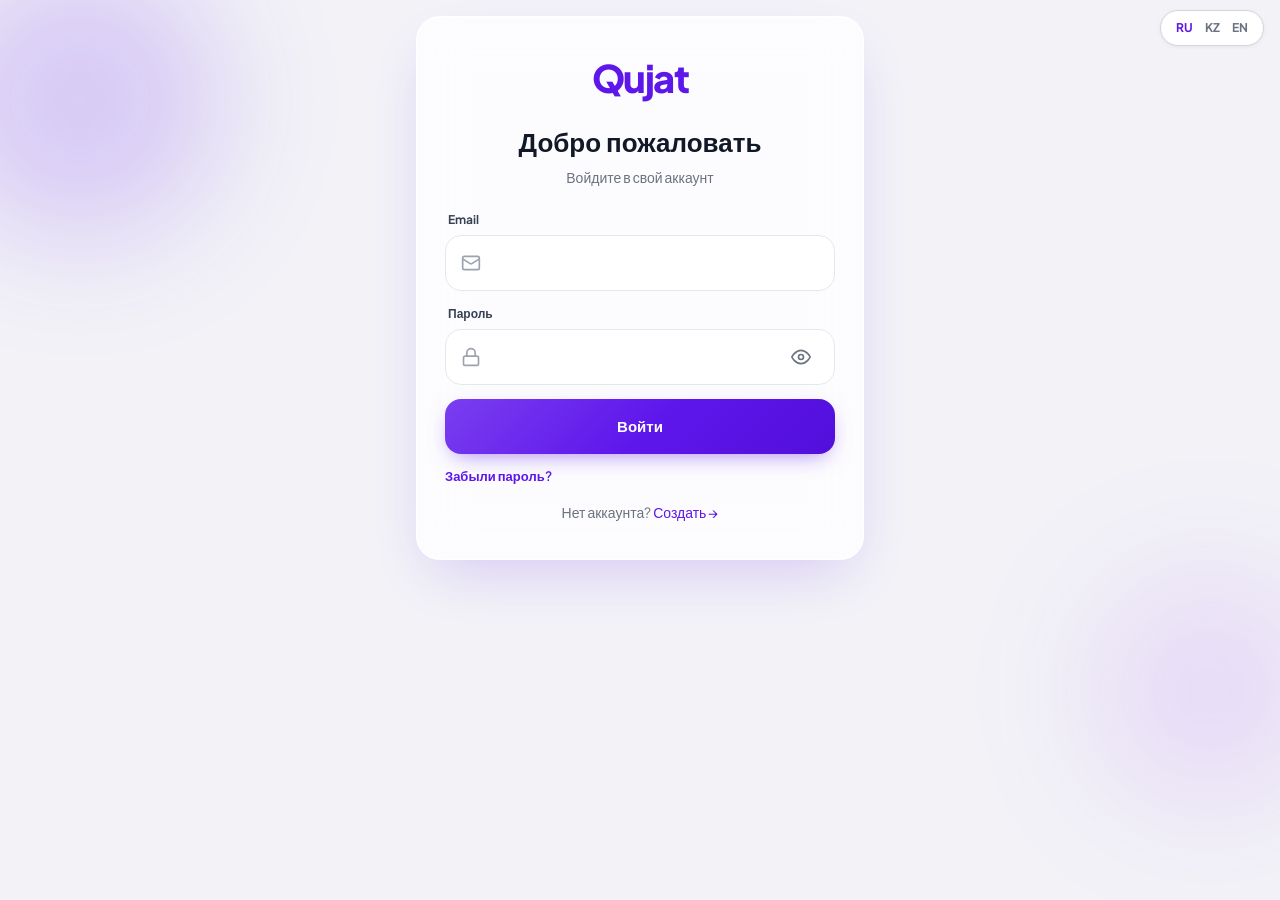
==== commit e1dc6baf: "Вход через /auth/ (Google + Apple + email/регистрация) Незалогиненный веб-пользователь теперь идёт н" ====
--- a/index.html
+++ b/index.html
@@ -5,7 +5,7 @@
 <meta name="viewport" content="width=device-width, initial-scale=1, viewport-fit=cover">
 <title>Qujat — вход</title>
 <meta name="robots" content="noindex">
-<meta http-equiv="refresh" content="0; url=/app.html">
+<meta http-equiv="refresh" content="0; url=/auth/">
 <link rel="icon" href="/qujat-logo.png">
 <style>
   html,body{height:100%;margin:0}
@@ -20,10 +20,10 @@
 <body>
   <div class="wm">QUJAT</div>
   <div class="sp"></div>
-  <a href="/app.html">Войти →</a>
+  <a href="/auth/">Войти →</a>
   <script>
     // Аппқа бірден бағыттаймыз (query/hash сақталады — reset-токен, deep-link, kb=1 жұмыс істеуі үшін).
-    location.replace('/app.html' + location.search + location.hash);
+    location.replace('/auth/' + location.search + location.hash);
   </script>
 </body>
 </html>
